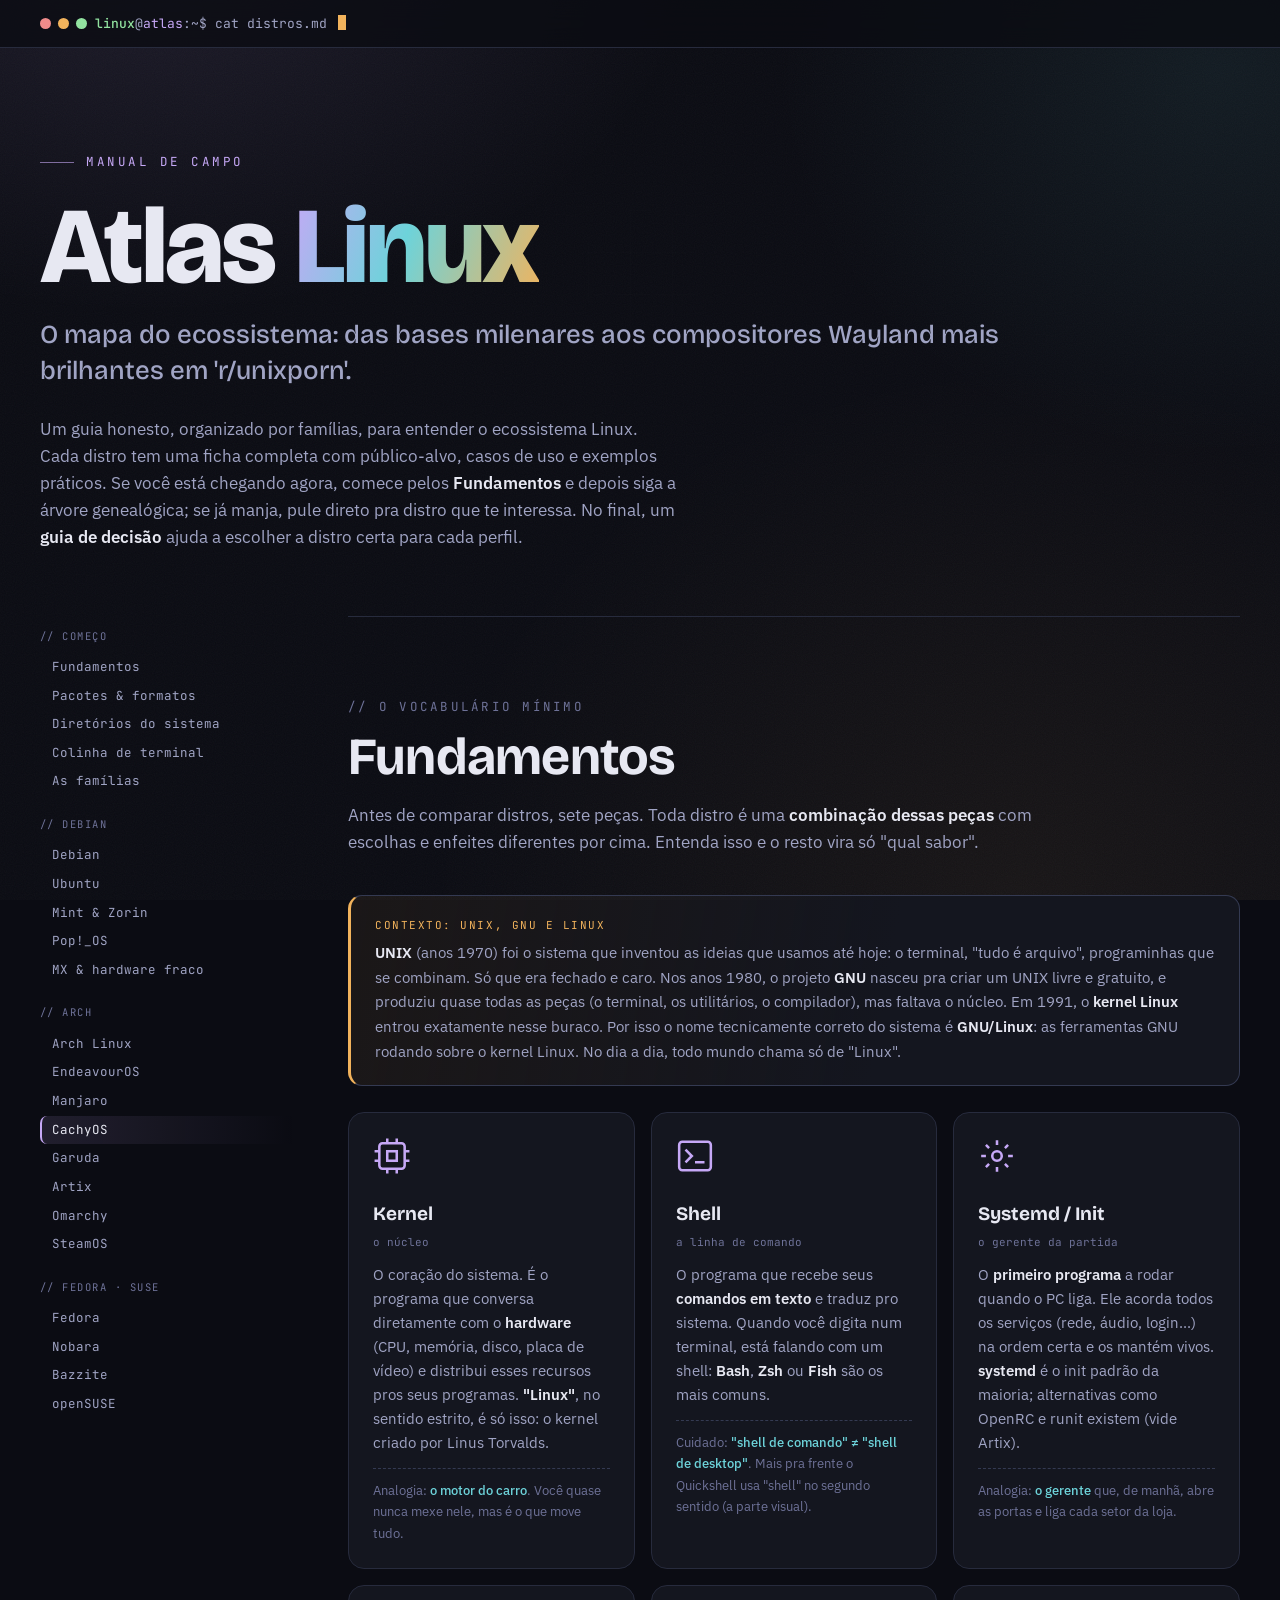
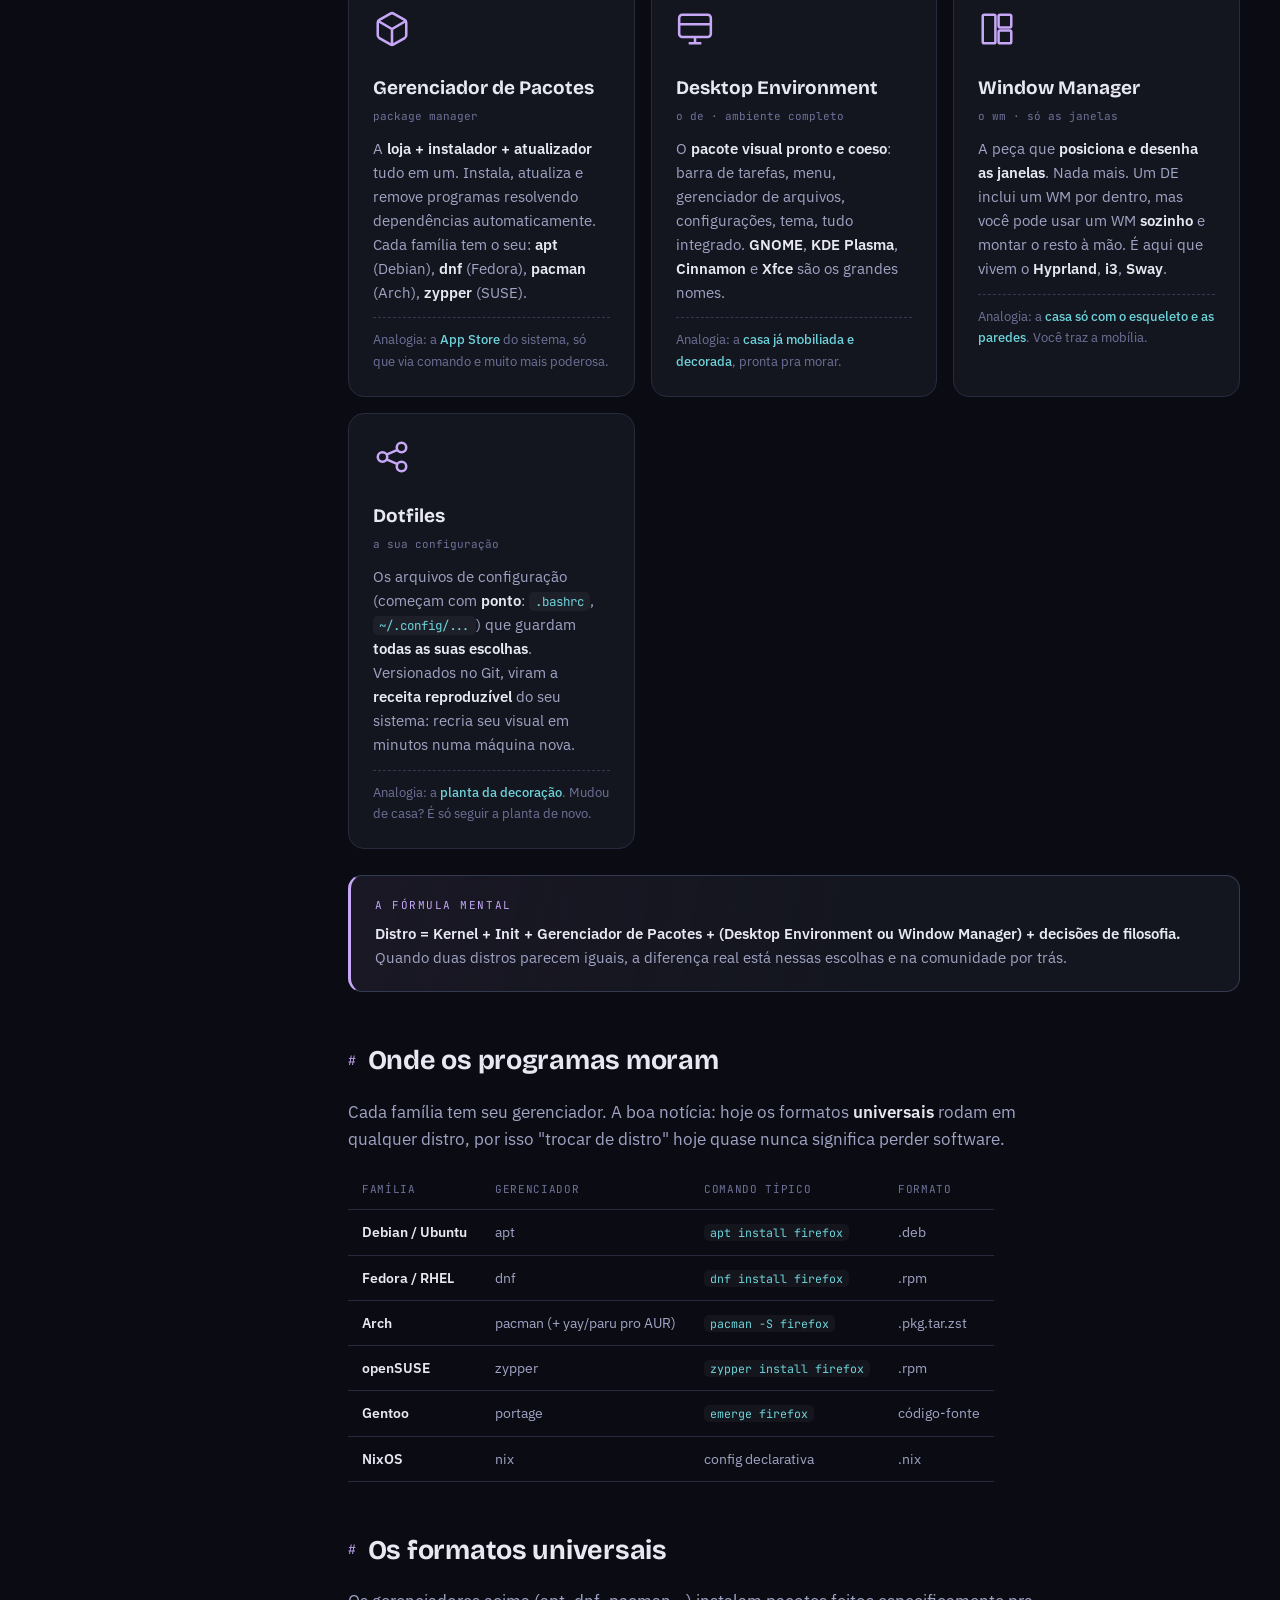
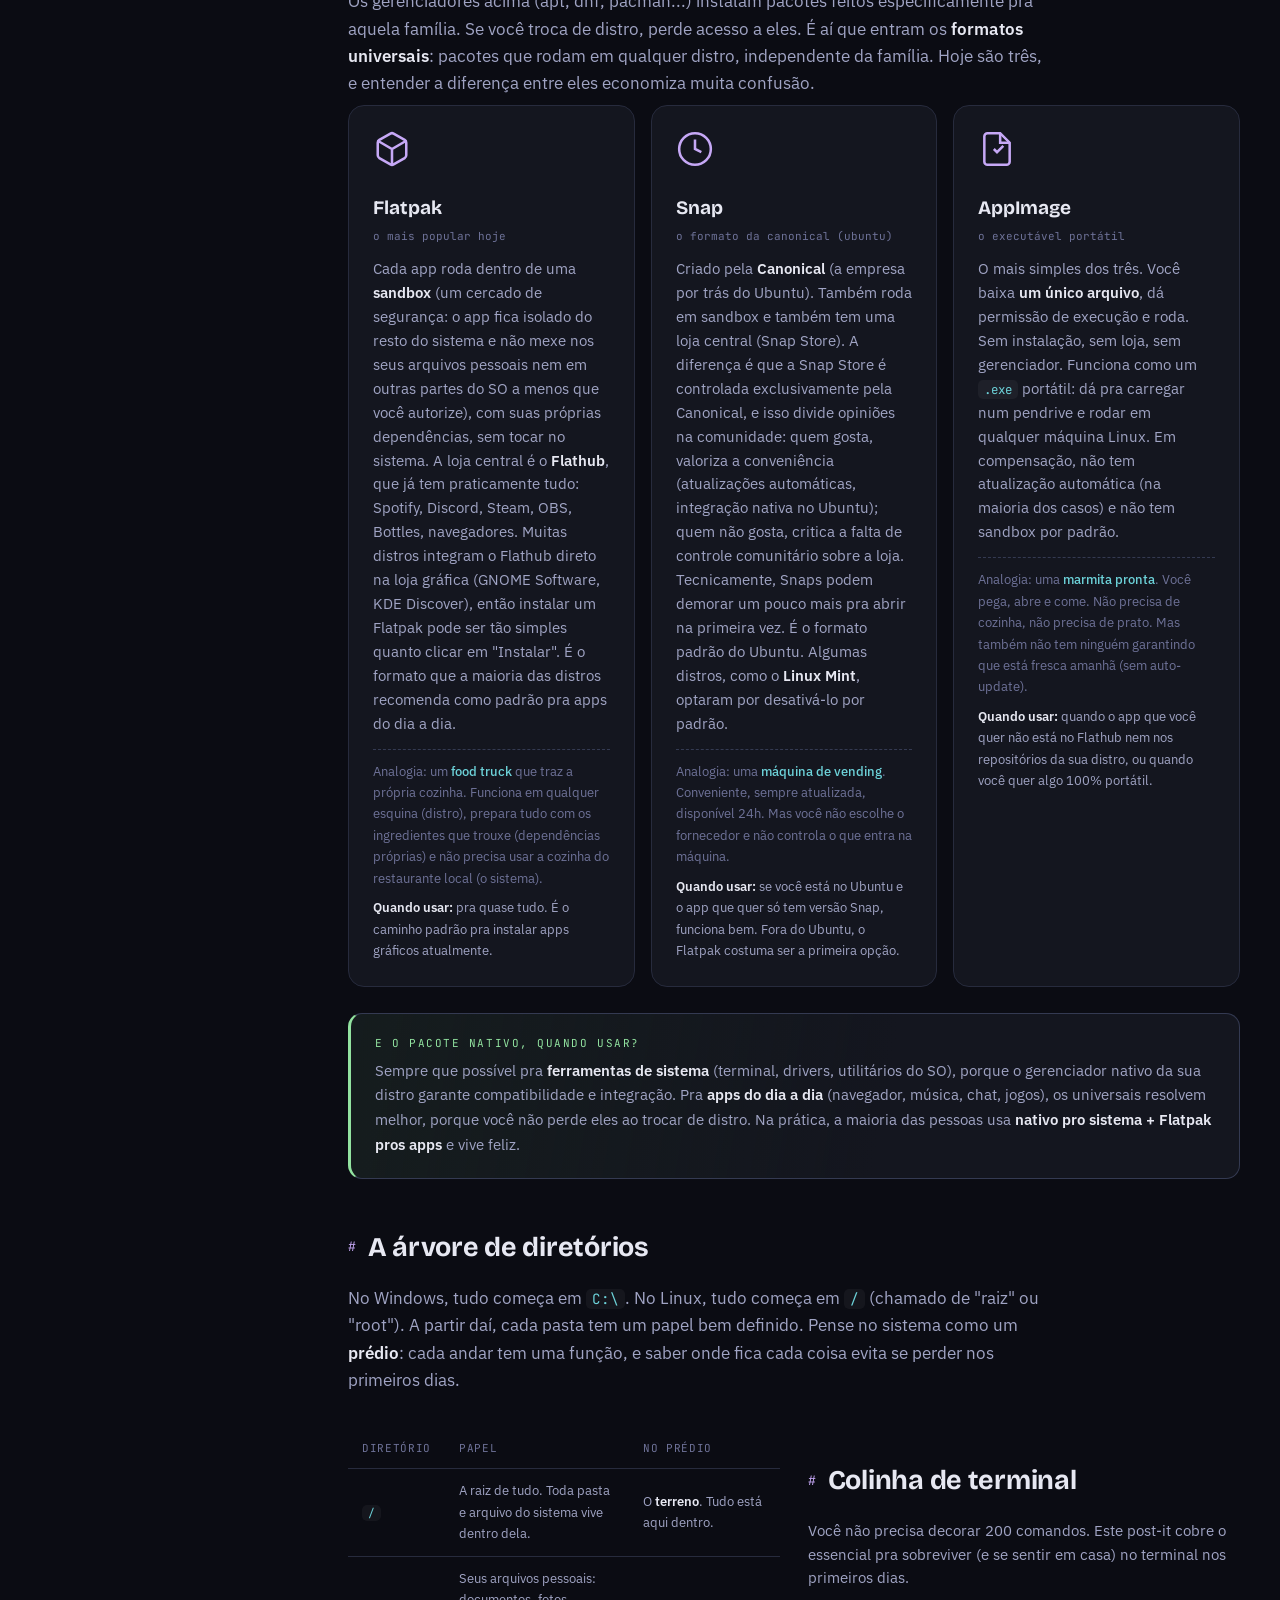
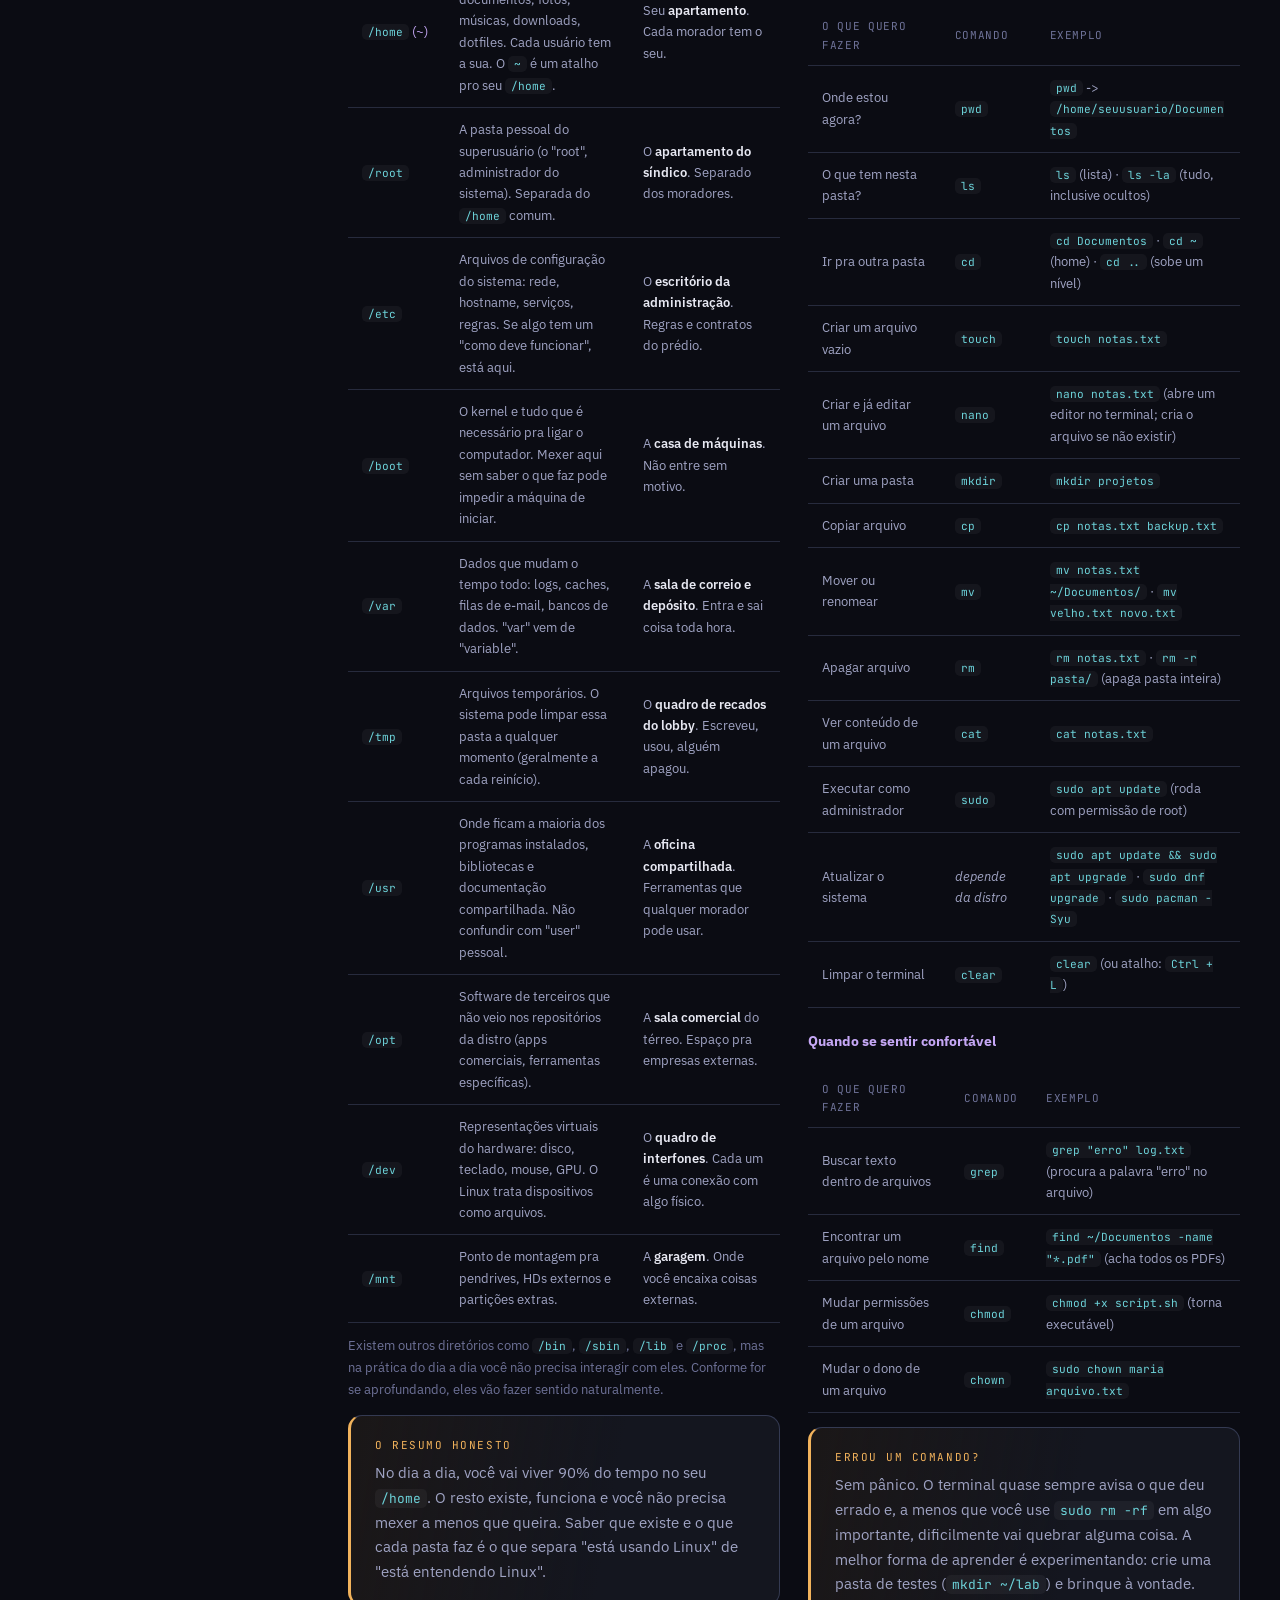
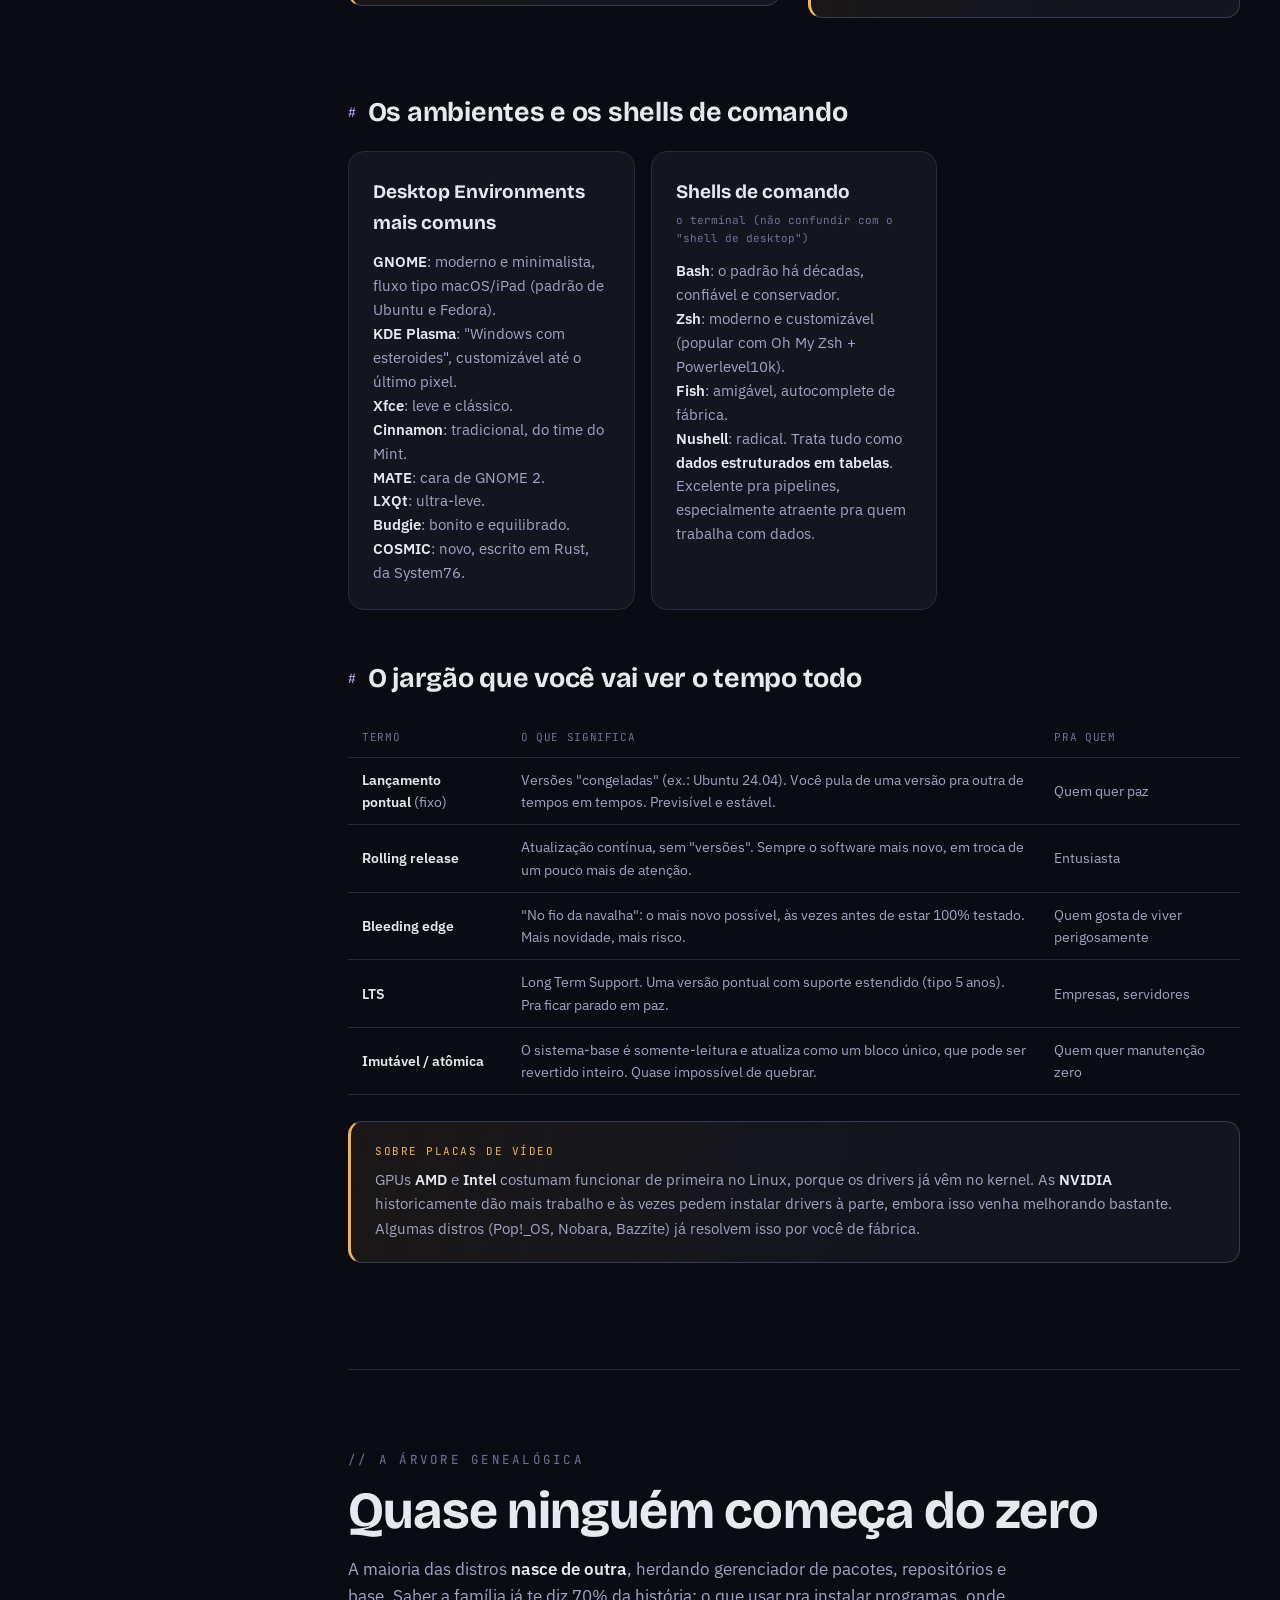
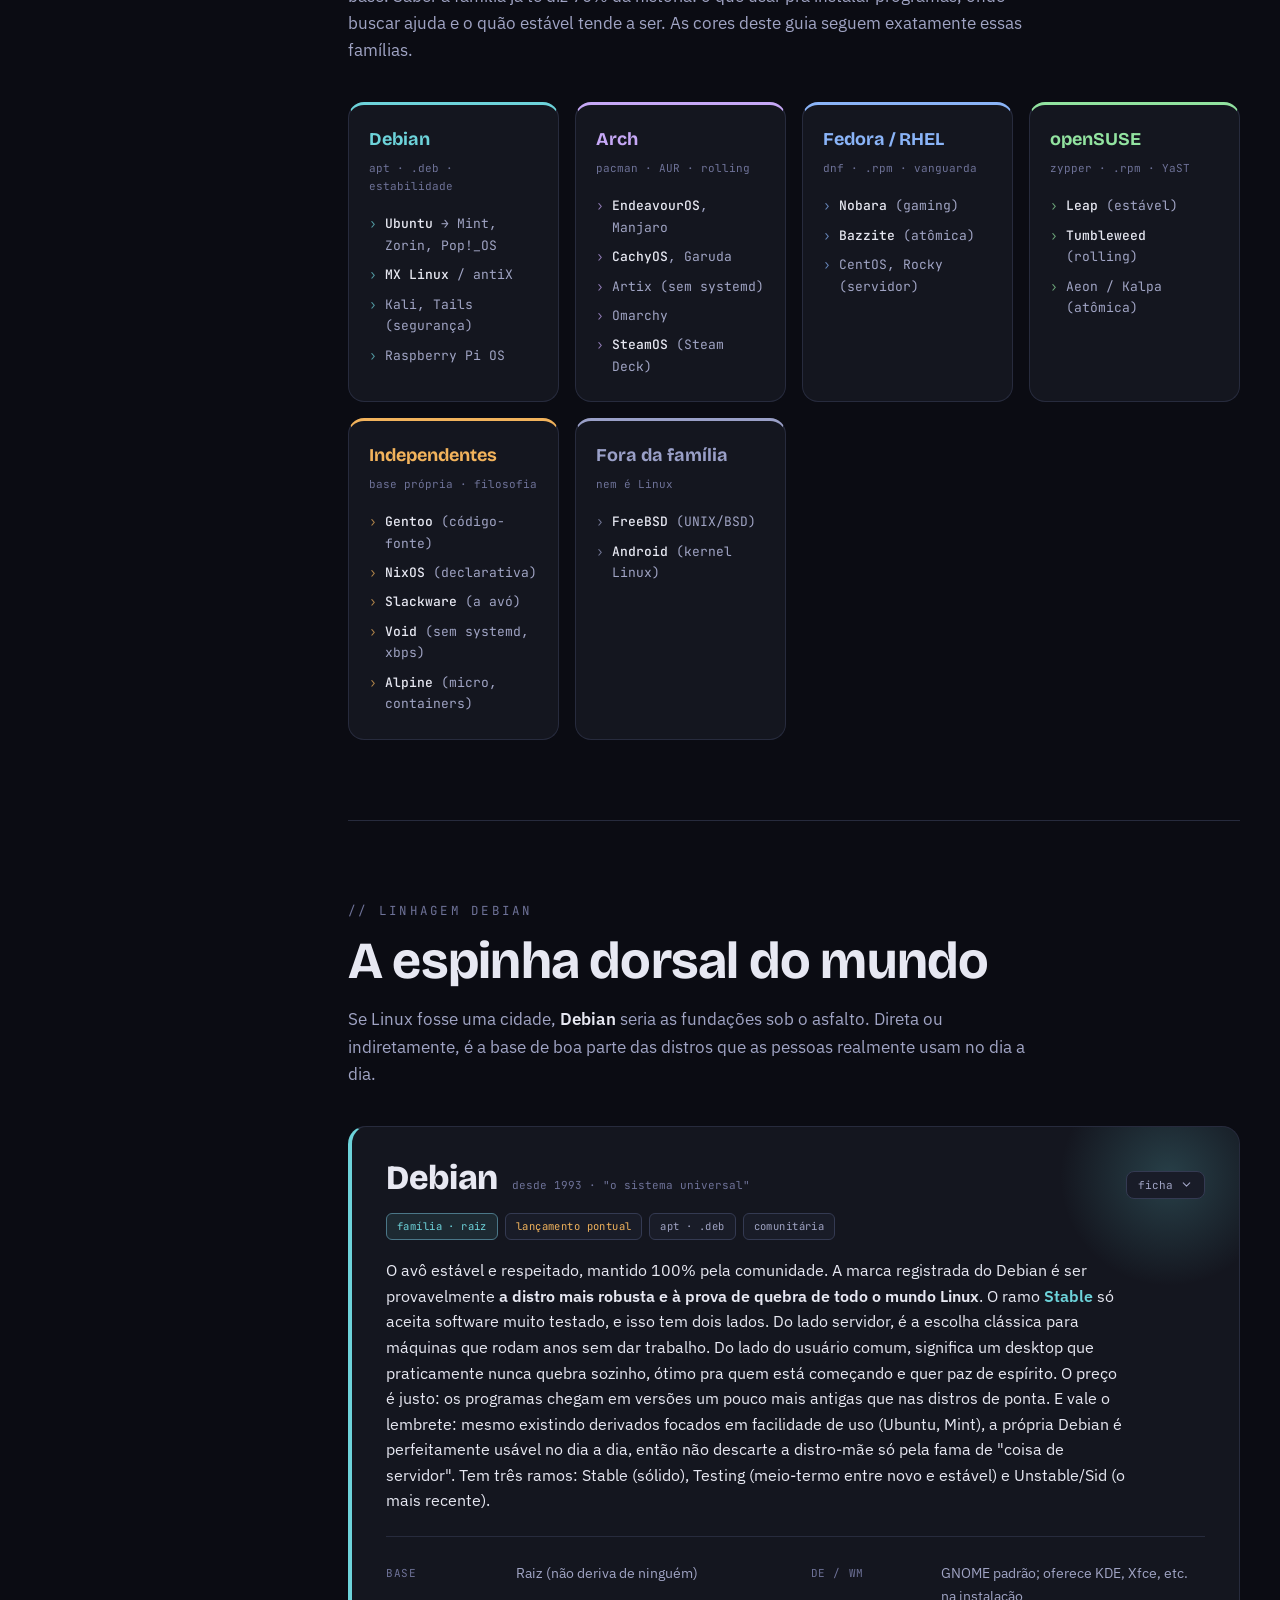
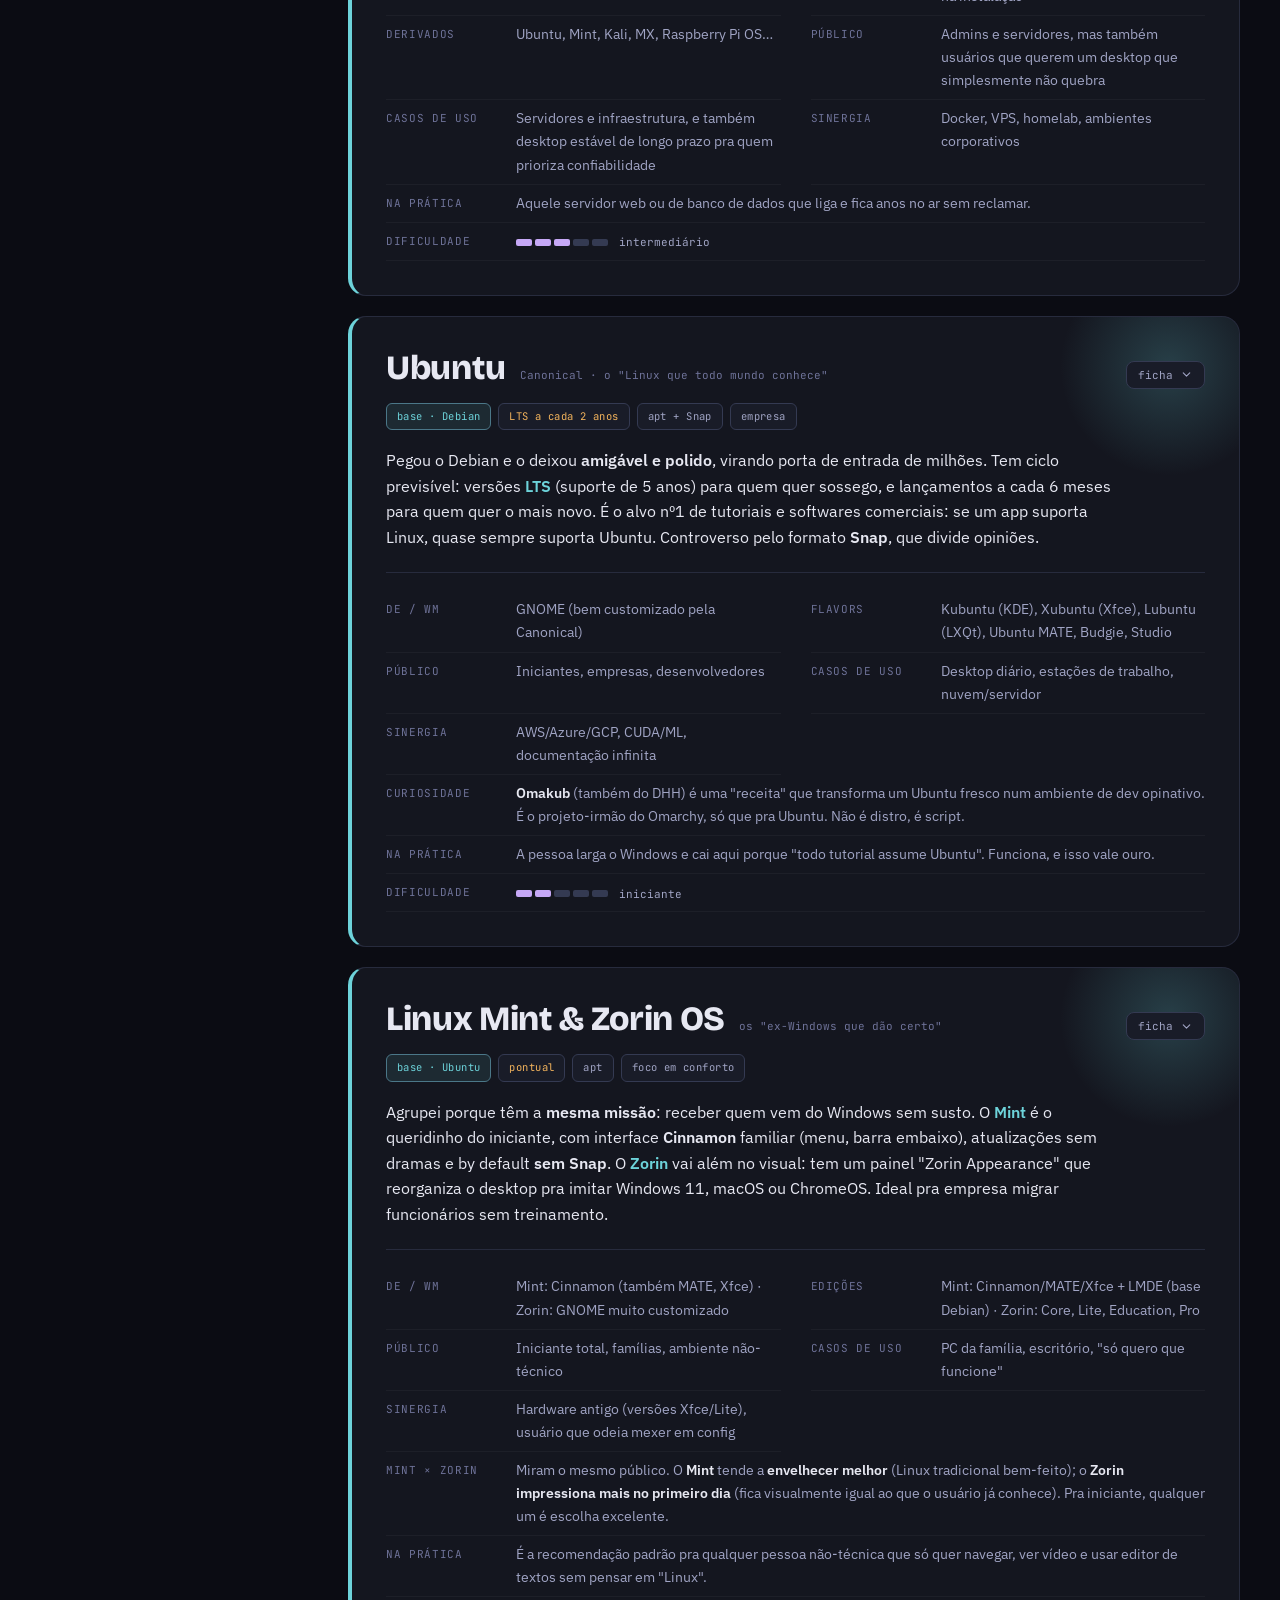
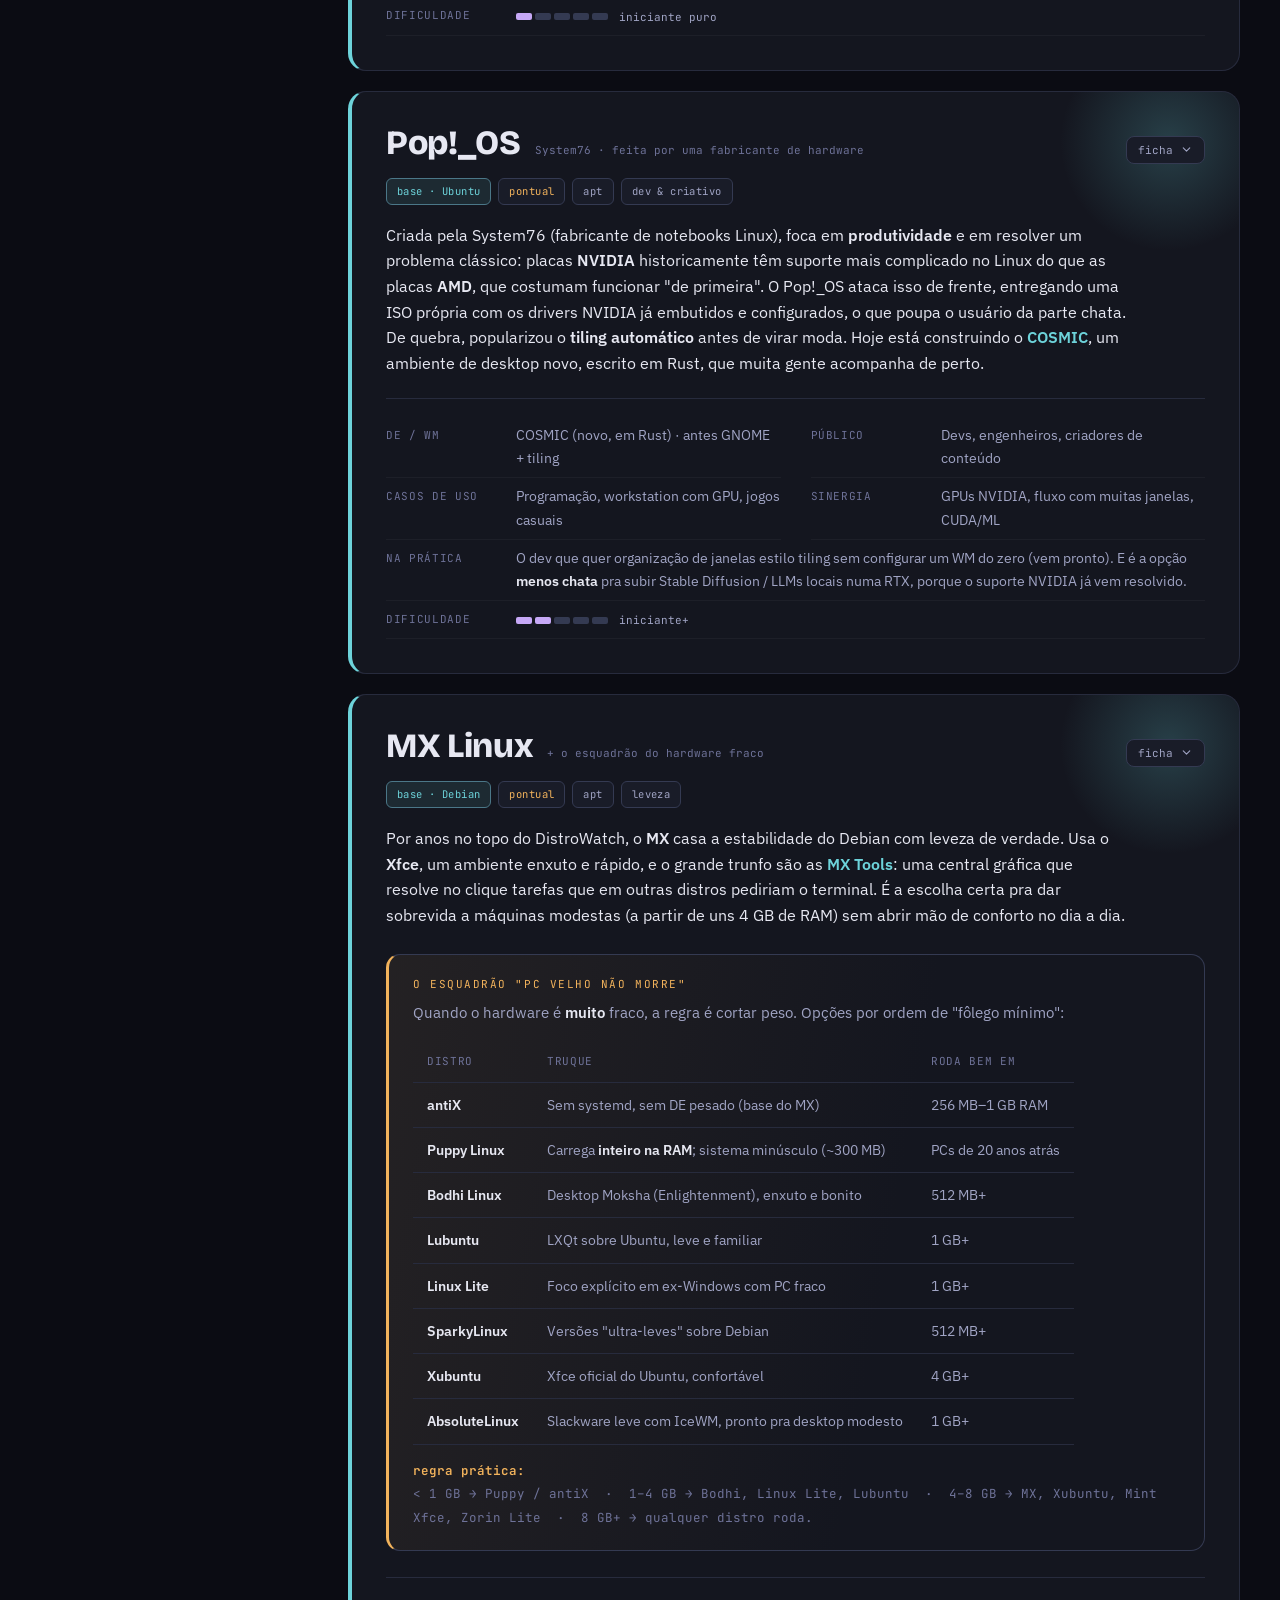
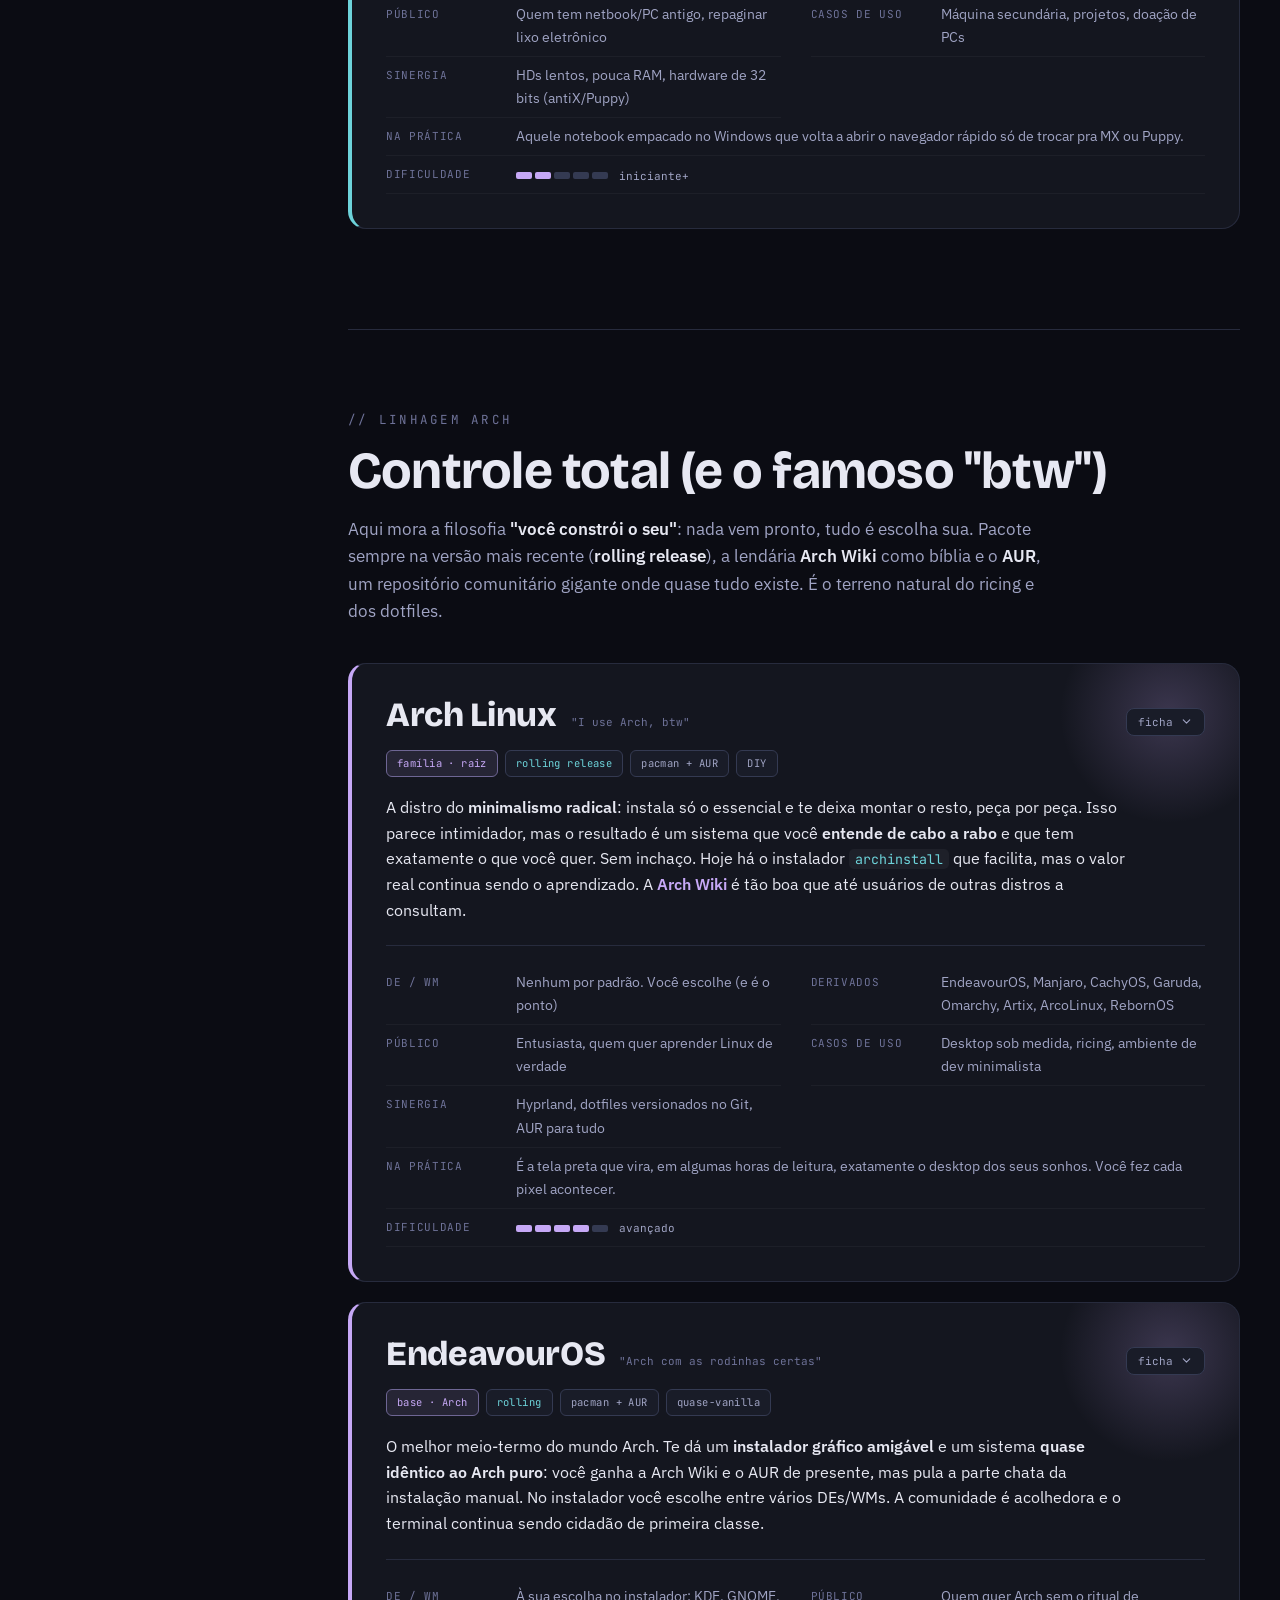
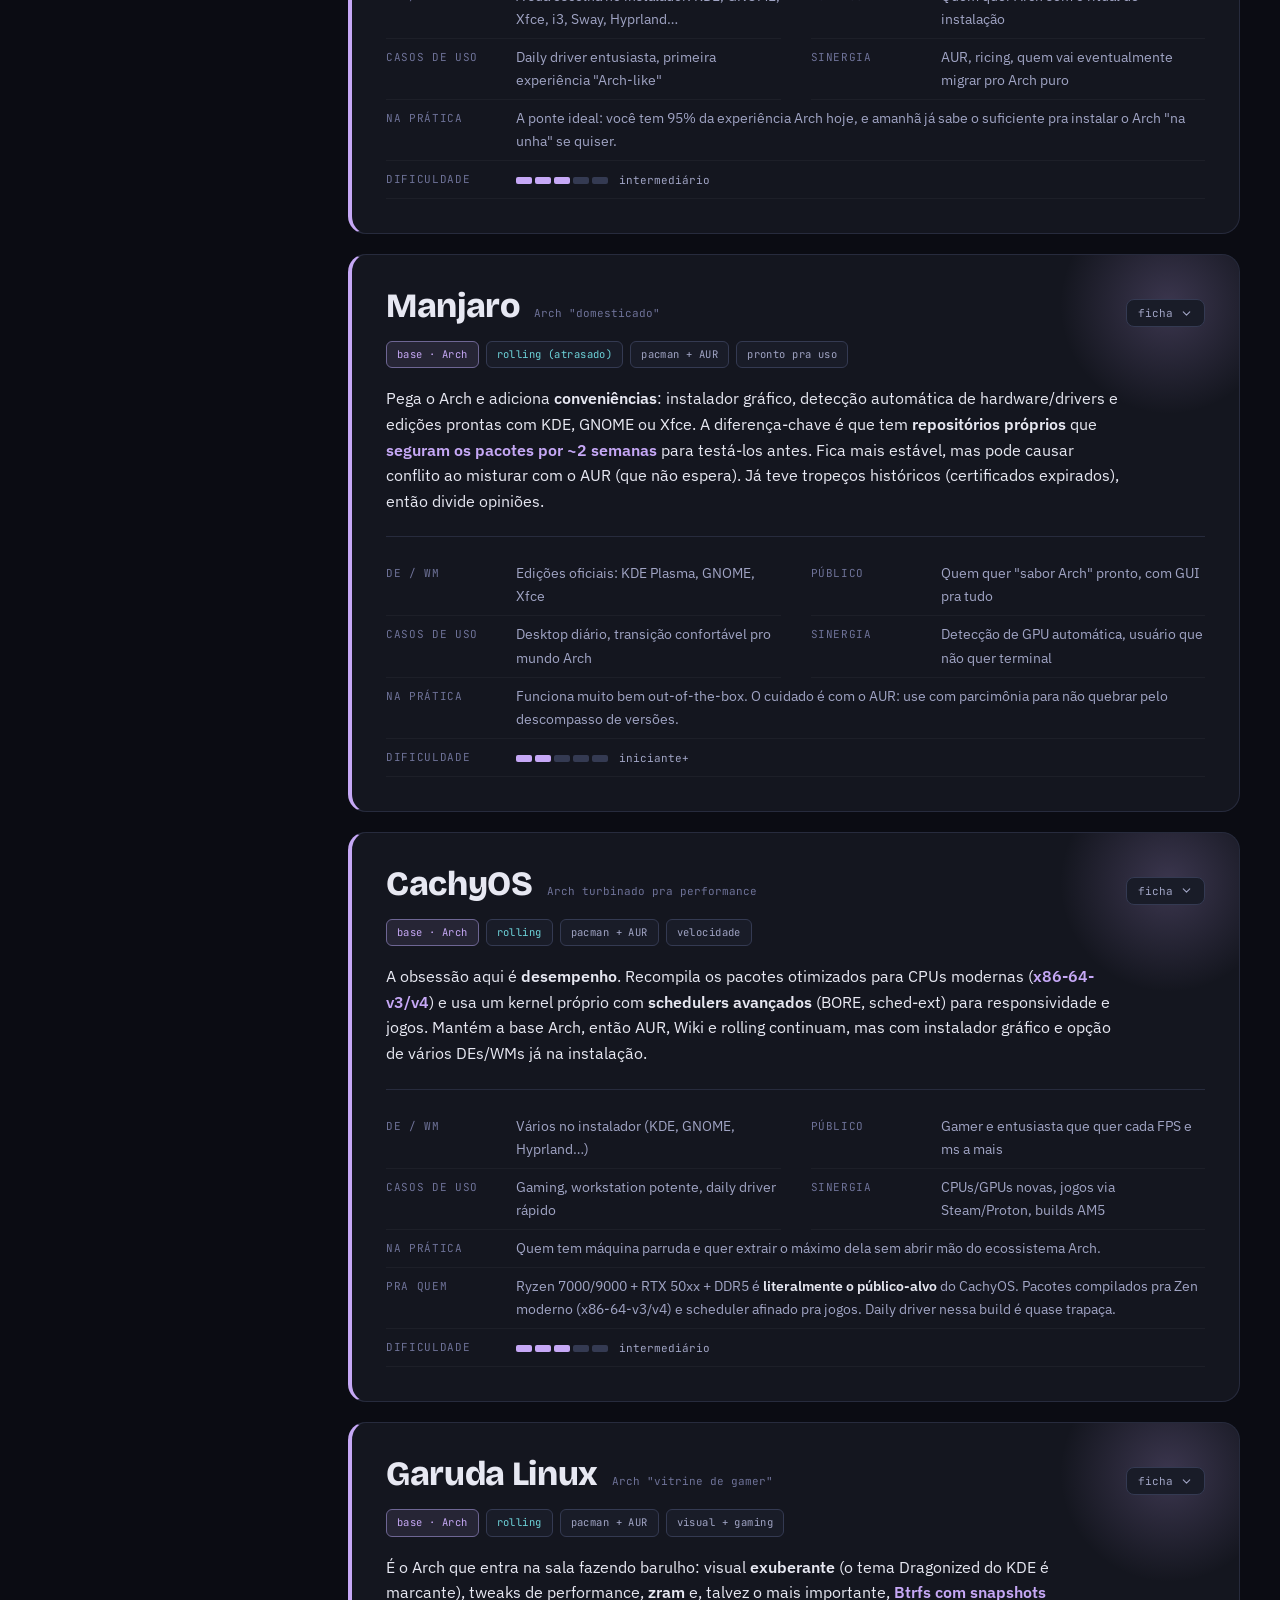
==== index.html @ 6d5319f1 "Footer HTML atualizado Removed a line from the footer about distro recommendations." ====
<!DOCTYPE html>
<html lang="pt-BR">
<head>
<meta charset="UTF-8">
<meta name="viewport" content="width=device-width, initial-scale=1.0">
<title>Atlas Linux · Guia de Campo das Distros</title>
<link rel="preconnect" href="https://fonts.googleapis.com">
<link rel="preconnect" href="https://fonts.gstatic.com" crossorigin>
<link href="https://fonts.googleapis.com/css2?family=Bricolage+Grotesque:opsz,wght@12..96,400..800&family=IBM+Plex+Sans:wght@400;500;600;700&family=JetBrains+Mono:wght@400;500;700&display=swap" rel="stylesheet">
<link rel="stylesheet" href="css/base.css">
<link rel="stylesheet" href="css/interactive.css">
</head>
<body>
<div class="bg-fx"></div><div class="bg-grid"></div><div class="bg-grain"></div>

<div class="topbar">
  <span class="dot"></span>
  <span class="prompt"><b>linux</b>@<span class="c">atlas</span>:~$ cat distros.md <span class="cur"></span></span>
</div>

<div class="wrap">
<header class="hero">
  <div class="eyebrow">manual de campo</div>
  <h1 class="title">Atlas <span class="grad">Linux</span></h1>
  <p class="subtitle">O mapa do ecossistema: das bases milenares aos compositores Wayland mais brilhantes em 'r/unixporn'.</p>
  <p class="lede">Um guia honesto, organizado por famílias, para entender o ecossistema Linux. Cada distro tem uma ficha completa com público-alvo, casos de uso e exemplos práticos. Se você está chegando agora, comece pelos <b>Fundamentos</b> e depois siga a árvore genealógica; se já manja, pule direto pra distro que te interessa. No final, um <b>guia de decisão</b> ajuda a escolher a distro certa para cada perfil.</p>
</header>
</div>

<div class="wrap"><div class="layout">

<nav class="toc">
  <div class="grp">// começo</div>
  <a href="#fundamentos">Fundamentos</a>
  <a href="#pacotes">Pacotes &amp; formatos</a>
  <a href="#diretorios">Diretórios do sistema</a>
  <a href="#terminal">Colinha de terminal</a>
  <a href="#familias">As famílias</a>
  <div class="grp">// debian</div>
  <a href="#debian">Debian</a>
  <a href="#ubuntu">Ubuntu</a>
  <a href="#mint-zorin">Mint &amp; Zorin</a>
  <a href="#pop">Pop!_OS</a>
  <a href="#leves">MX &amp; hardware fraco</a>
  <div class="grp">// arch</div>
  <a href="#arch">Arch Linux</a>
  <a href="#endeavour">EndeavourOS</a>
  <a href="#manjaro">Manjaro</a>
  <a href="#cachyos">CachyOS</a>
  <a href="#garuda">Garuda</a>
  <a href="#artix">Artix</a>
  <a href="#omarchy">Omarchy</a>
  <a href="#steamos">SteamOS</a>
  <div class="grp">// fedora · suse</div>
  <a href="#fedora">Fedora</a>
  <a href="#nobara">Nobara</a>
  <a href="#bazzite">Bazzite</a>
  <a href="#opensuse">openSUSE</a>
  <div class="grp">// segurança</div>
  <a href="#kali">Kali Linux</a>
  <a href="#tails">Tails</a>
  <div class="grp">// filosóficas</div>
  <a href="#gentoo">Gentoo</a>
  <a href="#nixos">NixOS</a>
  <a href="#slackware">Slackware</a>
  <a href="#void">Void</a>
  <a href="#alpine">Alpine</a>
  <div class="grp">// além do linux</div>
  <a href="#freebsd">FreeBSD</a>
  <a href="#android-pi">Android &amp; Raspberry Pi</a>
  <div class="grp">// camada visual</div>
  <a href="#wm">Window Managers</a>
  <a href="#quickshell">Shells (Quickshell)</a>
  <div class="grp">// decisão</div>
  <a href="#guia">Qual distro escolher?</a>
  <a href="#quiz">Quiz de decisão</a>
</nav>

<main>

<!-- ============ FUNDAMENTOS ============ -->
<section id="fundamentos" class="reveal">
  <div class="sec-head">
    <div class="sec-idx">// o vocabulário mínimo</div>
    <h2 class="sec-title">Fundamentos</h2>
    <p class="sec-intro">Antes de comparar distros, sete peças. Toda distro é uma <b>combinação dessas peças</b> com escolhas e enfeites diferentes por cima. Entenda isso e o resto vira só "qual sabor".</p>
  </div>

  <div class="callout">
    <span class="tag">contexto: UNIX, GNU e Linux</span>
    <b>UNIX</b> (anos 1970) foi o sistema que inventou as ideias que usamos até hoje: o terminal, "tudo é arquivo", programinhas que se combinam. Só que era fechado e caro. Nos anos 1980, o projeto <b>GNU</b> nasceu pra criar um UNIX livre e gratuito, e produziu quase todas as peças (o terminal, os utilitários, o compilador), mas faltava o núcleo. Em 1991, o <b>kernel Linux</b> entrou exatamente nesse buraco. Por isso o nome tecnicamente correto do sistema é <b>GNU/Linux</b>: as ferramentas GNU rodando sobre o kernel Linux. No dia a dia, todo mundo chama só de "Linux".
  </div>

  <div class="concepts">
    <div class="ccard">
      <svg class="ic" viewBox="0 0 24 24" fill="none" stroke="currentColor" stroke-width="1.6"><rect x="4" y="4" width="16" height="16" rx="2"/><rect x="9" y="9" width="6" height="6"/><path d="M9 1v3M15 1v3M9 20v3M15 20v3M1 9h3M1 15h3M20 9h3M20 15h3"/></svg>
      <h4>Kernel</h4>
      <div class="term">o núcleo</div>
      <p>O coração do sistema. É o programa que conversa diretamente com o <b>hardware</b> (CPU, memória, disco, placa de vídeo) e distribui esses recursos pros seus programas. <b>"Linux"</b>, no sentido estrito, é só isso: o kernel criado por Linus Torvalds.</p>
      <div class="ana">Analogia: <b>o motor do carro</b>. Você quase nunca mexe nele, mas é o que move tudo.</div>
    </div>

    <div class="ccard">
      <svg class="ic" viewBox="0 0 24 24" fill="none" stroke="currentColor" stroke-width="1.6"><rect x="2" y="3" width="20" height="18" rx="2"/><path d="M6 8l4 4-4 4M12 16h6"/></svg>
      <h4>Shell</h4>
      <div class="term">a linha de comando</div>
      <p>O programa que recebe seus <b>comandos em texto</b> e traduz pro sistema. Quando você digita num terminal, está falando com um shell: <b>Bash</b>, <b>Zsh</b> ou <b>Fish</b> são os mais comuns.</p>
      <div class="ana">Cuidado: <b>"shell de comando" ≠ "shell de desktop"</b>. Mais pra frente o Quickshell usa "shell" no segundo sentido (a parte visual).</div>
    </div>

    <div class="ccard">
      <svg class="ic" viewBox="0 0 24 24" fill="none" stroke="currentColor" stroke-width="1.6"><circle cx="12" cy="12" r="3"/><path d="M12 2v3M12 19v3M2 12h3M19 12h3M5 5l2 2M17 17l2 2M5 19l2-2M17 7l2-2"/></svg>
      <h4>Systemd / Init</h4>
      <div class="term">o gerente da partida</div>
      <p>O <b>primeiro programa</b> a rodar quando o PC liga. Ele acorda todos os serviços (rede, áudio, login...) na ordem certa e os mantém vivos. <b>systemd</b> é o init padrão da maioria; alternativas como OpenRC e runit existem (vide Artix).</p>
      <div class="ana">Analogia: <b>o gerente</b> que, de manhã, abre as portas e liga cada setor da loja.</div>
    </div>

    <div class="ccard">
      <svg class="ic" viewBox="0 0 24 24" fill="none" stroke="currentColor" stroke-width="1.6"><path d="M21 16V8a2 2 0 0 0-1-1.73l-7-4a2 2 0 0 0-2 0l-7 4A2 2 0 0 0 3 8v8a2 2 0 0 0 1 1.73l7 4a2 2 0 0 0 2 0l7-4A2 2 0 0 0 21 16z"/><path d="M3.27 6.96 12 12l8.73-5.04M12 22V12"/></svg>
      <h4>Gerenciador de Pacotes</h4>
      <div class="term">package manager</div>
      <p>A <b>loja + instalador + atualizador</b> tudo em um. Instala, atualiza e remove programas resolvendo dependências automaticamente. Cada família tem o seu: <b>apt</b> (Debian), <b>dnf</b> (Fedora), <b>pacman</b> (Arch), <b>zypper</b> (SUSE).</p>
      <div class="ana">Analogia: a <b>App Store</b> do sistema, só que via comando e muito mais poderosa.</div>
    </div>

    <div class="ccard">
      <svg class="ic" viewBox="0 0 24 24" fill="none" stroke="currentColor" stroke-width="1.6"><rect x="2" y="3" width="20" height="14" rx="2"/><path d="M8 21h8M12 17v4M2 9h20"/></svg>
      <h4>Desktop Environment</h4>
      <div class="term">o DE · ambiente completo</div>
      <p>O <b>pacote visual pronto e coeso</b>: barra de tarefas, menu, gerenciador de arquivos, configurações, tema, tudo integrado. <b>GNOME</b>, <b>KDE Plasma</b>, <b>Cinnamon</b> e <b>Xfce</b> são os grandes nomes.</p>
      <div class="ana">Analogia: a <b>casa já mobiliada e decorada</b>, pronta pra morar.</div>
    </div>

    <div class="ccard">
      <svg class="ic" viewBox="0 0 24 24" fill="none" stroke="currentColor" stroke-width="1.6"><rect x="3" y="3" width="8" height="18" rx="1"/><rect x="13" y="3" width="8" height="8" rx="1"/><rect x="13" y="13" width="8" height="8" rx="1"/></svg>
      <h4>Window Manager</h4>
      <div class="term">o WM · só as janelas</div>
      <p>A peça que <b>posiciona e desenha as janelas</b>. Nada mais. Um DE inclui um WM por dentro, mas você pode usar um WM <b>sozinho</b> e montar o resto à mão. É aqui que vivem o <b>Hyprland</b>, <b>i3</b>, <b>Sway</b>.</p>
      <div class="ana">Analogia: a <b>casa só com o esqueleto e as paredes</b>. Você traz a mobília.</div>
    </div>

    <div class="ccard">
      <svg class="ic" viewBox="0 0 24 24" fill="none" stroke="currentColor" stroke-width="1.6"><circle cx="18" cy="6" r="3"/><circle cx="6" cy="12" r="3"/><circle cx="18" cy="18" r="3"/><path d="M15.5 7.5l-7 3M15.5 16.5l-7-3"/></svg>
      <h4>Dotfiles</h4>
      <div class="term">a sua configuração</div>
      <p>Os arquivos de configuração (começam com <b>ponto</b>: <code>.bashrc</code>, <code>~/.config/...</code>) que guardam <b>todas as suas escolhas</b>. Versionados no Git, viram a <b>receita reproduzível</b> do seu sistema: recria seu visual em minutos numa máquina nova.</p>
      <div class="ana">Analogia: a <b>planta da decoração</b>. Mudou de casa? É só seguir a planta de novo.</div>
    </div>
  </div>

  <div class="callout lav">
    <span class="tag">a fórmula mental</span>
    <b>Distro = Kernel + Init + Gerenciador de Pacotes + (Desktop Environment ou Window Manager) + decisões de filosofia.</b> Quando duas distros parecem iguais, a diferença real está nessas escolhas e na comunidade por trás.
  </div>

  <h3 class="subhead"><span class="mk">#</span> Onde os programas moram</h3>
  <p class="sec-intro" style="margin-top:0">Cada família tem seu gerenciador. A boa notícia: hoje os formatos <b>universais</b> rodam em qualquer distro, por isso "trocar de distro" hoje quase nunca significa perder software.</p>
  <table class="cmp">
    <tr><th>Família</th><th>Gerenciador</th><th>Comando típico</th><th>Formato</th></tr>
    <tr><td><b>Debian / Ubuntu</b></td><td>apt</td><td><code>apt install firefox</code></td><td>.deb</td></tr>
    <tr><td><b>Fedora / RHEL</b></td><td>dnf</td><td><code>dnf install firefox</code></td><td>.rpm</td></tr>
    <tr><td><b>Arch</b></td><td>pacman (+ yay/paru pro AUR)</td><td><code>pacman -S firefox</code></td><td>.pkg.tar.zst</td></tr>
    <tr><td><b>openSUSE</b></td><td>zypper</td><td><code>zypper install firefox</code></td><td>.rpm</td></tr>
    <tr><td><b>Gentoo</b></td><td>portage</td><td><code>emerge firefox</code></td><td>código-fonte</td></tr>
    <tr><td><b>NixOS</b></td><td>nix</td><td>config declarativa</td><td>.nix</td></tr>
  </table>

  <h3 class="subhead" id="pacotes"><span class="mk">#</span> Os formatos universais</h3>
  <p class="sec-intro" style="margin-top:0">Os gerenciadores acima (apt, dnf, pacman...) instalam pacotes feitos especificamente pra aquela família. Se você troca de distro, perde acesso a eles. É aí que entram os <b>formatos universais</b>: pacotes que rodam em qualquer distro, independente da família. Hoje são três, e entender a diferença entre eles economiza muita confusão.</p>

  <div class="concepts">
    <div class="ccard">
      <svg class="ic" viewBox="0 0 24 24" fill="none" stroke="currentColor" stroke-width="1.6"><path d="M21 16V8a2 2 0 0 0-1-1.73l-7-4a2 2 0 0 0-2 0l-7 4A2 2 0 0 0 3 8v8a2 2 0 0 0 1 1.73l7 4a2 2 0 0 0 2 0l7-4A2 2 0 0 0 21 16z"/><path d="M3.27 6.96 12 12l8.73-5.04M12 22V12"/></svg>
      <h4>Flatpak</h4>
      <div class="term">o mais popular hoje</div>
      <p>Cada app roda dentro de uma <b>sandbox</b> (um cercado de segurança: o app fica isolado do resto do sistema e não mexe nos seus arquivos pessoais nem em outras partes do SO a menos que você autorize), com suas próprias dependências, sem tocar no sistema. A loja central é o <b>Flathub</b>, que já tem praticamente tudo: Spotify, Discord, Steam, OBS, Bottles, navegadores. Muitas distros integram o Flathub direto na loja gráfica (GNOME Software, KDE Discover), então instalar um Flatpak pode ser tão simples quanto clicar em "Instalar". É o formato que a maioria das distros recomenda como padrão pra apps do dia a dia.</p>
      <div class="ana">Analogia: um <b>food truck</b> que traz a própria cozinha. Funciona em qualquer esquina (distro), prepara tudo com os ingredientes que trouxe (dependências próprias) e não precisa usar a cozinha do restaurante local (o sistema).</div>
      <p style="margin-top:8px;font-size:13px;color:var(--muted)"><b>Quando usar:</b> pra quase tudo. É o caminho padrão pra instalar apps gráficos atualmente.</p>
    </div>

    <div class="ccard">
      <svg class="ic" viewBox="0 0 24 24" fill="none" stroke="currentColor" stroke-width="1.6"><circle cx="12" cy="12" r="10"/><path d="M12 6v6l4 2"/></svg>
      <h4>Snap</h4>
      <div class="term">o formato da Canonical (Ubuntu)</div>
      <p>Criado pela <b>Canonical</b> (a empresa por trás do Ubuntu). Também roda em sandbox e também tem uma loja central (Snap Store). A diferença é que a Snap Store é controlada exclusivamente pela Canonical, e isso divide opiniões na comunidade: quem gosta, valoriza a conveniência (atualizações automáticas, integração nativa no Ubuntu); quem não gosta, critica a falta de controle comunitário sobre a loja. Tecnicamente, Snaps podem demorar um pouco mais pra abrir na primeira vez. É o formato padrão do Ubuntu. Algumas distros, como o <b>Linux Mint</b>, optaram por desativá-lo por padrão.</p>
      <div class="ana">Analogia: uma <b>máquina de vending</b>. Conveniente, sempre atualizada, disponível 24h. Mas você não escolhe o fornecedor e não controla o que entra na máquina.</div>
      <p style="margin-top:8px;font-size:13px;color:var(--muted)"><b>Quando usar:</b> se você está no Ubuntu e o app que quer só tem versão Snap, funciona bem. Fora do Ubuntu, o Flatpak costuma ser a primeira opção.</p>
    </div>

    <div class="ccard">
      <svg class="ic" viewBox="0 0 24 24" fill="none" stroke="currentColor" stroke-width="1.6"><path d="M14 2H6a2 2 0 0 0-2 2v16a2 2 0 0 0 2 2h12a2 2 0 0 0 2-2V8z"/><polyline points="14 2 14 8 20 8"/><path d="M10 12l2 2 4-4"/></svg>
      <h4>AppImage</h4>
      <div class="term">o executável portátil</div>
      <p>O mais simples dos três. Você baixa <b>um único arquivo</b>, dá permissão de execução e roda. Sem instalação, sem loja, sem gerenciador. Funciona como um <code>.exe</code> portátil: dá pra carregar num pendrive e rodar em qualquer máquina Linux. Em compensação, não tem atualização automática (na maioria dos casos) e não tem sandbox por padrão.</p>
      <div class="ana">Analogia: uma <b>marmita pronta</b>. Você pega, abre e come. Não precisa de cozinha, não precisa de prato. Mas também não tem ninguém garantindo que está fresca amanhã (sem auto-update).</div>
      <p style="margin-top:8px;font-size:13px;color:var(--muted)"><b>Quando usar:</b> quando o app que você quer não está no Flathub nem nos repositórios da sua distro, ou quando você quer algo 100% portátil.</p>
    </div>
  </div>

  <div class="callout green">
    <span class="tag">e o pacote nativo, quando usar?</span>
    Sempre que possível pra <b>ferramentas de sistema</b> (terminal, drivers, utilitários do SO), porque o gerenciador nativo da sua distro garante compatibilidade e integração. Pra <b>apps do dia a dia</b> (navegador, música, chat, jogos), os universais resolvem melhor, porque você não perde eles ao trocar de distro. Na prática, a maioria das pessoas usa <b>nativo pro sistema + Flatpak pros apps</b> e vive feliz.
  </div>

  <h3 class="subhead" id="diretorios"><span class="mk">#</span> A árvore de diretórios</h3>
  <p class="sec-intro" style="margin-top:0">No Windows, tudo começa em <code>C:\</code>. No Linux, tudo começa em <code>/</code> (chamado de "raiz" ou "root"). A partir daí, cada pasta tem um papel bem definido. Pense no sistema como um <b>prédio</b>: cada andar tem uma função, e saber onde fica cada coisa evita se perder nos primeiros dias.</p>

  <div class="duo-grid">

  <!-- COLUNA ESQUERDA: DIRETÓRIOS -->
  <div class="duo-col">
  <table class="cmp">
    <tr><th>Diretório</th><th>Papel</th><th>No prédio</th></tr>
    <tr><td><code>/</code></td><td>A raiz de tudo. Toda pasta e arquivo do sistema vive dentro dela.</td><td>O <b>terreno</b>. Tudo está aqui dentro.</td></tr>
    <tr><td><code>/home</code> <span style="color:var(--lav)">(~)</span></td><td>Seus arquivos pessoais: documentos, fotos, músicas, downloads, dotfiles. Cada usuário tem a sua. O <code>~</code> é um atalho pro seu <code>/home</code>.</td><td>Seu <b>apartamento</b>. Cada morador tem o seu.</td></tr>
    <tr><td><code>/root</code></td><td>A pasta pessoal do superusuário (o "root", administrador do sistema). Separada do <code>/home</code> comum.</td><td>O <b>apartamento do síndico</b>. Separado dos moradores.</td></tr>
    <tr><td><code>/etc</code></td><td>Arquivos de configuração do sistema: rede, hostname, serviços, regras. Se algo tem um "como deve funcionar", está aqui.</td><td>O <b>escritório da administração</b>. Regras e contratos do prédio.</td></tr>
    <tr><td><code>/boot</code></td><td>O kernel e tudo que é necessário pra ligar o computador. Mexer aqui sem saber o que faz pode impedir a máquina de iniciar.</td><td>A <b>casa de máquinas</b>. Não entre sem motivo.</td></tr>
    <tr><td><code>/var</code></td><td>Dados que mudam o tempo todo: logs, caches, filas de e-mail, bancos de dados. "var" vem de "variable".</td><td>A <b>sala de correio e depósito</b>. Entra e sai coisa toda hora.</td></tr>
    <tr><td><code>/tmp</code></td><td>Arquivos temporários. O sistema pode limpar essa pasta a qualquer momento (geralmente a cada reinício).</td><td>O <b>quadro de recados do lobby</b>. Escreveu, usou, alguém apagou.</td></tr>
    <tr><td><code>/usr</code></td><td>Onde ficam a maioria dos programas instalados, bibliotecas e documentação compartilhada. Não confundir com "user" pessoal.</td><td>A <b>oficina compartilhada</b>. Ferramentas que qualquer morador pode usar.</td></tr>
    <tr><td><code>/opt</code></td><td>Software de terceiros que não veio nos repositórios da distro (apps comerciais, ferramentas específicas).</td><td>A <b>sala comercial</b> do térreo. Espaço pra empresas externas.</td></tr>
    <tr><td><code>/dev</code></td><td>Representações virtuais do hardware: disco, teclado, mouse, GPU. O Linux trata dispositivos como arquivos.</td><td>O <b>quadro de interfones</b>. Cada um é uma conexão com algo físico.</td></tr>
    <tr><td><code>/mnt</code></td><td>Ponto de montagem pra pendrives, HDs externos e partições extras.</td><td>A <b>garagem</b>. Onde você encaixa coisas externas.</td></tr>
  </table>

  <p style="margin-top:12px;font-size:13px;color:var(--faint);line-height:1.7">Existem outros diretórios como <code>/bin</code>, <code>/sbin</code>, <code>/lib</code> e <code>/proc</code>, mas na prática do dia a dia você não precisa interagir com eles. Conforme for se aprofundando, eles vão fazer sentido naturalmente.</p>

  <div class="callout" style="margin-top:14px">
    <span class="tag">o resumo honesto</span>
    No dia a dia, você vai viver 90% do tempo no seu <code>/home</code>. O resto existe, funciona e você não precisa mexer a menos que queira. Saber que existe e o que cada pasta faz é o que separa "está usando Linux" de "está entendendo Linux".
  </div>
  </div>

  <!-- COLUNA DIREITA: COLINHA DE TERMINAL -->
  <div class="duo-col">
  <h3 class="subhead" id="terminal"><span class="mk">#</span> Colinha de terminal</h3>
  <p style="margin-top:0;margin-bottom:14px;color:var(--muted);font-size:14.5px">Você não precisa decorar 200 comandos. Este post-it cobre o essencial pra sobreviver (e se sentir em casa) no terminal nos primeiros dias.</p>

  <table class="cmp">
    <tr><th>O que quero fazer</th><th>Comando</th><th>Exemplo</th></tr>
    <tr><td>Onde estou agora?</td><td><code>pwd</code></td><td><code>pwd</code> -> <code>/home/seuusuario/Documentos</code></td></tr>
    <tr><td>O que tem nesta pasta?</td><td><code>ls</code></td><td><code>ls</code> (lista) · <code>ls -la</code> (tudo, inclusive ocultos)</td></tr>
    <tr><td>Ir pra outra pasta</td><td><code>cd</code></td><td><code>cd Documentos</code> · <code>cd ~</code> (home) · <code>cd ..</code> (sobe um nível)</td></tr>
    <tr><td>Criar um arquivo vazio</td><td><code>touch</code></td><td><code>touch notas.txt</code></td></tr>
    <tr><td>Criar e já editar um arquivo</td><td><code>nano</code></td><td><code>nano notas.txt</code> (abre um editor no terminal; cria o arquivo se não existir)</td></tr>
    <tr><td>Criar uma pasta</td><td><code>mkdir</code></td><td><code>mkdir projetos</code></td></tr>
    <tr><td>Copiar arquivo</td><td><code>cp</code></td><td><code>cp notas.txt backup.txt</code></td></tr>
    <tr><td>Mover ou renomear</td><td><code>mv</code></td><td><code>mv notas.txt ~/Documentos/</code> · <code>mv velho.txt novo.txt</code></td></tr>
    <tr><td>Apagar arquivo</td><td><code>rm</code></td><td><code>rm notas.txt</code> · <code>rm -r pasta/</code> (apaga pasta inteira)</td></tr>
    <tr><td>Ver conteúdo de um arquivo</td><td><code>cat</code></td><td><code>cat notas.txt</code></td></tr>
    <tr><td>Executar como administrador</td><td><code>sudo</code></td><td><code>sudo apt update</code> (roda com permissão de root)</td></tr>
    <tr><td>Atualizar o sistema</td><td><i>depende da distro</i></td><td><code>sudo apt update && sudo apt upgrade</code> · <code>sudo dnf upgrade</code> · <code>sudo pacman -Syu</code></td></tr>
    <tr><td>Limpar o terminal</td><td><code>clear</code></td><td><code>clear</code> (ou atalho: <code>Ctrl + L</code>)</td></tr>
  </table>

  <h4 style="margin-top:22px;margin-bottom:10px;font-size:14px;color:var(--lav)">Quando se sentir confortável</h4>
  <table class="cmp">
    <tr><th>O que quero fazer</th><th>Comando</th><th>Exemplo</th></tr>
    <tr><td>Buscar texto dentro de arquivos</td><td><code>grep</code></td><td><code>grep "erro" log.txt</code> (procura a palavra "erro" no arquivo)</td></tr>
    <tr><td>Encontrar um arquivo pelo nome</td><td><code>find</code></td><td><code>find ~/Documentos -name "*.pdf"</code> (acha todos os PDFs)</td></tr>
    <tr><td>Mudar permissões de um arquivo</td><td><code>chmod</code></td><td><code>chmod +x script.sh</code> (torna executável)</td></tr>
    <tr><td>Mudar o dono de um arquivo</td><td><code>chown</code></td><td><code>sudo chown maria arquivo.txt</code></td></tr>
  </table>

  <div class="callout" style="margin-top:14px">
    <span class="tag">errou um comando?</span>
    Sem pânico. O terminal quase sempre avisa o que deu errado e, a menos que você use <code>sudo rm -rf</code> em algo importante, dificilmente vai quebrar alguma coisa. A melhor forma de aprender é experimentando: crie uma pasta de testes (<code>mkdir ~/lab</code>) e brinque à vontade.
  </div>
  </div>

  </div><!-- /duo-grid -->

  <h3 class="subhead"><span class="mk">#</span> Os ambientes e os shells de comando</h3>
  <div class="concepts" style="margin-top:4px">
    <div class="ccard">
      <h4 style="margin-bottom:12px">Desktop Environments mais comuns</h4>
      <p><b>GNOME</b>: moderno e minimalista, fluxo tipo macOS/iPad (padrão de Ubuntu e Fedora).<br><b>KDE Plasma</b>: "Windows com esteroides", customizável até o último pixel.<br><b>Xfce</b>: leve e clássico.<br><b>Cinnamon</b>: tradicional, do time do Mint.<br><b>MATE</b>: cara de GNOME 2.<br><b>LXQt</b>: ultra-leve.<br><b>Budgie</b>: bonito e equilibrado.<br><b>COSMIC</b>: novo, escrito em Rust, da System76.</p>
    </div>
    <div class="ccard">
      <h4 style="margin-bottom:4px">Shells de comando</h4>
      <div class="term">o terminal (não confundir com o "shell de desktop")</div>
      <p><b>Bash</b>: o padrão há décadas, confiável e conservador.<br><b>Zsh</b>: moderno e customizável (popular com Oh My Zsh + Powerlevel10k).<br><b>Fish</b>: amigável, autocomplete de fábrica.<br><b>Nushell</b>: radical. Trata tudo como <b>dados estruturados em tabelas</b>. Excelente pra pipelines, especialmente atraente pra quem trabalha com dados.</p>
    </div>
  </div>

  <h3 class="subhead"><span class="mk">#</span> O jargão que você vai ver o tempo todo</h3>
  <table class="cmp">
    <tr><th>Termo</th><th>O que significa</th><th>Pra quem</th></tr>
    <tr><td><b>Lançamento pontual</b> (fixo)</td><td>Versões "congeladas" (ex.: Ubuntu 24.04). Você pula de uma versão pra outra de tempos em tempos. Previsível e estável.</td><td>Quem quer paz</td></tr>
    <tr><td><b>Rolling release</b></td><td>Atualização contínua, sem "versões". Sempre o software mais novo, em troca de um pouco mais de atenção.</td><td>Entusiasta</td></tr>
    <tr><td><b>Bleeding edge</b></td><td>"No fio da navalha": o mais novo possível, às vezes antes de estar 100% testado. Mais novidade, mais risco.</td><td>Quem gosta de viver perigosamente</td></tr>
    <tr><td><b>LTS</b></td><td>Long Term Support. Uma versão pontual com suporte estendido (tipo 5 anos). Pra ficar parado em paz.</td><td>Empresas, servidores</td></tr>
    <tr><td><b>Imutável / atômica</b></td><td>O sistema-base é somente-leitura e atualiza como um bloco único, que pode ser revertido inteiro. Quase impossível de quebrar.</td><td>Quem quer manutenção zero</td></tr>
  </table>
  <div class="callout">
    <span class="tag">sobre placas de vídeo</span>
    GPUs <b>AMD</b> e <b>Intel</b> costumam funcionar de primeira no Linux, porque os drivers já vêm no kernel. As <b>NVIDIA</b> historicamente dão mais trabalho e às vezes pedem instalar drivers à parte, embora isso venha melhorando bastante. Algumas distros (Pop!_OS, Nobara, Bazzite) já resolvem isso por você de fábrica.
  </div>
</section>

<!-- ============ FAMÍLIAS ============ -->
<section id="familias" class="reveal">
  <div class="sec-head">
    <div class="sec-idx">// a árvore genealógica</div>
    <h2 class="sec-title">Quase ninguém começa do zero</h2>
    <p class="sec-intro">A maioria das distros <b>nasce de outra</b>, herdando gerenciador de pacotes, repositórios e base. Saber a família já te diz 70% da história: o que usar pra instalar programas, onde buscar ajuda e o quão estável tende a ser. As cores deste guia seguem exatamente essas famílias.</p>
  </div>

  <div class="tree">
    <div class="branch" style="--c:var(--fam-debian)">
      <div class="root">Debian</div>
      <div class="rootsub">apt · .deb · estabilidade</div>
      <ul><li><b>Ubuntu</b> → Mint, Zorin, Pop!_OS</li><li><b>MX Linux</b> / antiX</li><li>Kali, Tails (segurança)</li><li>Raspberry Pi OS</li></ul>
    </div>
    <div class="branch" style="--c:var(--fam-arch)">
      <div class="root">Arch</div>
      <div class="rootsub">pacman · AUR · rolling</div>
      <ul><li><b>EndeavourOS</b>, Manjaro</li><li><b>CachyOS</b>, Garuda</li><li>Artix (sem systemd)</li><li>Omarchy</li><li><b>SteamOS</b> (Steam Deck)</li></ul>
    </div>
    <div class="branch" style="--c:var(--fam-fedora)">
      <div class="root">Fedora / RHEL</div>
      <div class="rootsub">dnf · .rpm · vanguarda</div>
      <ul><li><b>Nobara</b> (gaming)</li><li><b>Bazzite</b> (atômica)</li><li>CentOS, Rocky (servidor)</li></ul>
    </div>
    <div class="branch" style="--c:var(--fam-suse)">
      <div class="root">openSUSE</div>
      <div class="rootsub">zypper · .rpm · YaST</div>
      <ul><li><b>Leap</b> (estável)</li><li><b>Tumbleweed</b> (rolling)</li><li>Aeon / Kalpa (atômica)</li></ul>
    </div>
    <div class="branch" style="--c:var(--fam-indep)">
      <div class="root">Independentes</div>
      <div class="rootsub">base própria · filosofia</div>
      <ul><li><b>Gentoo</b> (código-fonte)</li><li><b>NixOS</b> (declarativa)</li><li><b>Slackware</b> (a avó)</li><li><b>Void</b> (sem systemd, xbps)</li><li><b>Alpine</b> (micro, containers)</li></ul>
    </div>
    <div class="branch" style="--c:var(--fam-beyond)">
      <div class="root">Fora da família</div>
      <div class="rootsub">nem é Linux</div>
      <ul><li><b>FreeBSD</b> (UNIX/BSD)</li><li><b>Android</b> (kernel Linux)</li></ul>
    </div>
  </div>
</section>

<!-- ============ DEBIAN ============ -->
<section class="reveal">
  <div class="sec-head">
    <div class="sec-idx">// linhagem debian</div>
    <h2 class="sec-title">A espinha dorsal do mundo</h2>
    <p class="sec-intro">Se Linux fosse uma cidade, <b>Debian</b> seria as fundações sob o asfalto. Direta ou indiretamente, é a base de boa parte das distros que as pessoas realmente usam no dia a dia.</p>
  </div>

  <article id="debian" class="distro" style="--c:var(--fam-debian)"><div class="glow"></div>
    <div class="d-head"><span class="d-name">Debian</span><span class="d-tag">desde 1993 · "o sistema universal"</span></div>
    <div class="badges"><span class="badge fam">família · raiz</span><span class="badge fixo">lançamento pontual</span><span class="badge">apt · .deb</span><span class="badge">comunitária</span></div>
    <p class="d-desc">O avô estável e respeitado, mantido 100% pela comunidade. A marca registrada do Debian é ser provavelmente <b>a distro mais robusta e à prova de quebra de todo o mundo Linux</b>. O ramo <span class="hl">Stable</span> só aceita software muito testado, e isso tem dois lados. Do lado servidor, é a escolha clássica para máquinas que rodam anos sem dar trabalho. Do lado do usuário comum, significa um desktop que praticamente nunca quebra sozinho, ótimo pra quem está começando e quer paz de espírito. O preço é justo: os programas chegam em versões um pouco mais antigas que nas distros de ponta. E vale o lembrete: mesmo existindo derivados focados em facilidade de uso (Ubuntu, Mint), a própria Debian é perfeitamente usável no dia a dia, então não descarte a distro-mãe só pela fama de "coisa de servidor". Tem três ramos: Stable (sólido), Testing (meio-termo entre novo e estável) e Unstable/Sid (o mais recente).</p>
    <div class="ficha">
      <div class="frow"><span class="k">base</span><span class="v">Raiz (não deriva de ninguém)</span></div>
      <div class="frow"><span class="k">DE / WM</span><span class="v">GNOME padrão; oferece KDE, Xfce, etc. na instalação</span></div>
      <div class="frow"><span class="k">derivados</span><span class="v">Ubuntu, Mint, Kali, MX, Raspberry Pi OS…</span></div>
      <div class="frow"><span class="k">público</span><span class="v">Admins e servidores, mas também usuários que querem um desktop que simplesmente não quebra</span></div>
      <div class="frow"><span class="k">casos de uso</span><span class="v">Servidores e infraestrutura, e também desktop estável de longo prazo pra quem prioriza confiabilidade</span></div>
      <div class="frow"><span class="k">sinergia</span><span class="v">Docker, VPS, homelab, ambientes corporativos</span></div>
      <div class="frow wide"><span class="k">na prática</span><span class="v">Aquele servidor web ou de banco de dados que liga e fica anos no ar sem reclamar.</span></div>
      <div class="frow wide"><span class="k">dificuldade</span><span class="v"><span class="diff"><i class="on"></i><i class="on"></i><i class="on"></i><i></i><i></i><span class="lbl">intermediário</span></span></span></div>
    </div>
  </article>

  <article id="ubuntu" class="distro" style="--c:var(--fam-debian)"><div class="glow"></div>
    <div class="d-head"><span class="d-name">Ubuntu</span><span class="d-tag">Canonical · o "Linux que todo mundo conhece"</span></div>
    <div class="badges"><span class="badge fam">base · Debian</span><span class="badge fixo">LTS a cada 2 anos</span><span class="badge">apt + Snap</span><span class="badge">empresa</span></div>
    <p class="d-desc">Pegou o Debian e o deixou <b>amigável e polido</b>, virando porta de entrada de milhões. Tem ciclo previsível: versões <span class="hl">LTS</span> (suporte de 5 anos) para quem quer sossego, e lançamentos a cada 6 meses para quem quer o mais novo. É o alvo nº1 de tutoriais e softwares comerciais: se um app suporta Linux, quase sempre suporta Ubuntu. Controverso pelo formato <b>Snap</b>, que divide opiniões.</p>
    <div class="ficha">
      <div class="frow"><span class="k">DE / WM</span><span class="v">GNOME (bem customizado pela Canonical)</span></div>
      <div class="frow"><span class="k">flavors</span><span class="v">Kubuntu (KDE), Xubuntu (Xfce), Lubuntu (LXQt), Ubuntu MATE, Budgie, Studio</span></div>
      <div class="frow"><span class="k">público</span><span class="v">Iniciantes, empresas, desenvolvedores</span></div>
      <div class="frow"><span class="k">casos de uso</span><span class="v">Desktop diário, estações de trabalho, nuvem/servidor</span></div>
      <div class="frow"><span class="k">sinergia</span><span class="v">AWS/Azure/GCP, CUDA/ML, documentação infinita</span></div>
      <div class="frow wide"><span class="k">curiosidade</span><span class="v"><b>Omakub</b> (também do DHH) é uma "receita" que transforma um Ubuntu fresco num ambiente de dev opinativo. É o projeto-irmão do Omarchy, só que pra Ubuntu. Não é distro, é script.</span></div>
      <div class="frow wide"><span class="k">na prática</span><span class="v">A pessoa larga o Windows e cai aqui porque "todo tutorial assume Ubuntu". Funciona, e isso vale ouro.</span></div>
      <div class="frow wide"><span class="k">dificuldade</span><span class="v"><span class="diff"><i class="on"></i><i class="on"></i><i></i><i></i><i></i><span class="lbl">iniciante</span></span></span></div>
    </div>
  </article>

  <article id="mint-zorin" class="distro" style="--c:var(--fam-debian)"><div class="glow"></div>
    <div class="d-head"><span class="d-name">Linux Mint &amp; Zorin OS</span><span class="d-tag">os "ex-Windows que dão certo"</span></div>
    <div class="badges"><span class="badge fam">base · Ubuntu</span><span class="badge fixo">pontual</span><span class="badge">apt</span><span class="badge">foco em conforto</span></div>
    <p class="d-desc">Agrupei porque têm a <b>mesma missão</b>: receber quem vem do Windows sem susto. O <span class="hl">Mint</span> é o queridinho do iniciante, com interface <b>Cinnamon</b> familiar (menu, barra embaixo), atualizações sem dramas e by default <b>sem Snap</b>. O <span class="hl">Zorin</span> vai além no visual: tem um painel "Zorin Appearance" que reorganiza o desktop pra imitar Windows 11, macOS ou ChromeOS. Ideal pra empresa migrar funcionários sem treinamento.</p>
    <div class="ficha">
      <div class="frow"><span class="k">DE / WM</span><span class="v">Mint: Cinnamon (também MATE, Xfce) · Zorin: GNOME muito customizado</span></div>
      <div class="frow"><span class="k">edições</span><span class="v">Mint: Cinnamon/MATE/Xfce + LMDE (base Debian) · Zorin: Core, Lite, Education, Pro</span></div>
      <div class="frow"><span class="k">público</span><span class="v">Iniciante total, famílias, ambiente não-técnico</span></div>
      <div class="frow"><span class="k">casos de uso</span><span class="v">PC da família, escritório, "só quero que funcione"</span></div>
      <div class="frow"><span class="k">sinergia</span><span class="v">Hardware antigo (versões Xfce/Lite), usuário que odeia mexer em config</span></div>
      <div class="frow wide"><span class="k">mint × zorin</span><span class="v">Miram o mesmo público. O <b>Mint</b> tende a <b>envelhecer melhor</b> (Linux tradicional bem-feito); o <b>Zorin</b> <b>impressiona mais no primeiro dia</b> (fica visualmente igual ao que o usuário já conhece). Pra iniciante, qualquer um é escolha excelente.</span></div>
      <div class="frow wide"><span class="k">na prática</span><span class="v">É a recomendação padrão pra qualquer pessoa não-técnica que só quer navegar, ver vídeo e usar editor de textos sem pensar em "Linux".</span></div>
      <div class="frow wide"><span class="k">dificuldade</span><span class="v"><span class="diff"><i class="on"></i><i></i><i></i><i></i><i></i><span class="lbl">iniciante puro</span></span></span></div>
    </div>
  </article>

  <article id="pop" class="distro" style="--c:var(--fam-debian)"><div class="glow"></div>
    <div class="d-head"><span class="d-name">Pop!_OS</span><span class="d-tag">System76 · feita por uma fabricante de hardware</span></div>
    <div class="badges"><span class="badge fam">base · Ubuntu</span><span class="badge fixo">pontual</span><span class="badge">apt</span><span class="badge">dev &amp; criativo</span></div>
    <p class="d-desc">Criada pela System76 (fabricante de notebooks Linux), foca em <b>produtividade</b> e em resolver um problema clássico: placas <b>NVIDIA</b> historicamente têm suporte mais complicado no Linux do que as placas <b>AMD</b>, que costumam funcionar "de primeira". O Pop!_OS ataca isso de frente, entregando uma ISO própria com os drivers NVIDIA já embutidos e configurados, o que poupa o usuário da parte chata. De quebra, popularizou o <b>tiling automático</b> antes de virar moda. Hoje está construindo o <span class="hl">COSMIC</span>, um ambiente de desktop novo, escrito em Rust, que muita gente acompanha de perto.</p>
    <div class="ficha">
      <div class="frow"><span class="k">DE / WM</span><span class="v">COSMIC (novo, em Rust) · antes GNOME + tiling</span></div>
      <div class="frow"><span class="k">público</span><span class="v">Devs, engenheiros, criadores de conteúdo</span></div>
      <div class="frow"><span class="k">casos de uso</span><span class="v">Programação, workstation com GPU, jogos casuais</span></div>
      <div class="frow"><span class="k">sinergia</span><span class="v">GPUs NVIDIA, fluxo com muitas janelas, CUDA/ML</span></div>
      <div class="frow wide"><span class="k">na prática</span><span class="v">O dev que quer organização de janelas estilo tiling sem configurar um WM do zero (vem pronto). E é a opção <b>menos chata</b> pra subir Stable Diffusion / LLMs locais numa RTX, porque o suporte NVIDIA já vem resolvido.</span></div>
      <div class="frow wide"><span class="k">dificuldade</span><span class="v"><span class="diff"><i class="on"></i><i class="on"></i><i></i><i></i><i></i><span class="lbl">iniciante+</span></span></span></div>
    </div>
  </article>

  <article id="leves" class="distro" style="--c:var(--fam-debian)"><div class="glow"></div>
    <div class="d-head"><span class="d-name">MX Linux</span><span class="d-tag">+ o esquadrão do hardware fraco</span></div>
    <div class="badges"><span class="badge fam">base · Debian</span><span class="badge fixo">pontual</span><span class="badge">apt</span><span class="badge">leveza</span></div>
    <p class="d-desc">Por anos no topo do DistroWatch, o <b>MX</b> casa a estabilidade do Debian com leveza de verdade. Usa o <b>Xfce</b>, um ambiente enxuto e rápido, e o grande trunfo são as <span class="hl">MX Tools</span>: uma central gráfica que resolve no clique tarefas que em outras distros pediriam o terminal. É a escolha certa pra dar sobrevida a máquinas modestas (a partir de uns 4 GB de RAM) sem abrir mão de conforto no dia a dia.</p>
    <div class="callout">
      <span class="tag">o esquadrão "PC velho não morre"</span>
      Quando o hardware é <b>muito</b> fraco, a regra é cortar peso. Opções por ordem de "fôlego mínimo":
      <table class="cmp">
        <tr><th>Distro</th><th>Truque</th><th>Roda bem em</th></tr>
        <tr><td><b>antiX</b></td><td>Sem systemd, sem DE pesado (base do MX)</td><td>256 MB–1 GB RAM</td></tr>
        <tr><td><b>Puppy Linux</b></td><td>Carrega <b>inteiro na RAM</b>; sistema minúsculo (~300 MB)</td><td>PCs de 20 anos atrás</td></tr>
        <tr><td><b>Bodhi Linux</b></td><td>Desktop Moksha (Enlightenment), enxuto e bonito</td><td>512 MB+</td></tr>
        <tr><td><b>Lubuntu</b></td><td>LXQt sobre Ubuntu, leve e familiar</td><td>1 GB+</td></tr>
        <tr><td><b>Linux Lite</b></td><td>Foco explícito em ex-Windows com PC fraco</td><td>1 GB+</td></tr>
        <tr><td><b>SparkyLinux</b></td><td>Versões "ultra-leves" sobre Debian</td><td>512 MB+</td></tr>
        <tr><td><b>Xubuntu</b></td><td>Xfce oficial do Ubuntu, confortável</td><td>4 GB+</td></tr>
        <tr><td><b>AbsoluteLinux</b></td><td>Slackware leve com IceWM, pronto pra desktop modesto</td><td>1 GB+</td></tr>
      </table>
      <div style="margin-top:14px;font-family:var(--mono);font-size:12.5px;color:var(--faint);line-height:1.9">
        <b style="color:var(--amber)">regra prática:</b><br>
        &lt; 1 GB → Puppy / antiX &nbsp;·&nbsp; 1–4 GB → Bodhi, Linux Lite, Lubuntu &nbsp;·&nbsp; 4–8 GB → MX, Xubuntu, Mint Xfce, Zorin Lite &nbsp;·&nbsp; 8 GB+ → qualquer distro roda.
      </div>
    </div>
    <div class="ficha">
      <div class="frow"><span class="k">público</span><span class="v">Quem tem netbook/PC antigo, repaginar lixo eletrônico</span></div>
      <div class="frow"><span class="k">casos de uso</span><span class="v">Máquina secundária, projetos, doação de PCs</span></div>
      <div class="frow"><span class="k">sinergia</span><span class="v">HDs lentos, pouca RAM, hardware de 32 bits (antiX/Puppy)</span></div>
      <div class="frow wide"><span class="k">na prática</span><span class="v">Aquele notebook empacado no Windows que volta a abrir o navegador rápido só de trocar pra MX ou Puppy.</span></div>
      <div class="frow wide"><span class="k">dificuldade</span><span class="v"><span class="diff"><i class="on"></i><i class="on"></i><i></i><i></i><i></i><span class="lbl">iniciante+</span></span></span></div>
    </div>
  </article>
</section>

<!-- ============ ARCH ============ -->
<section class="reveal">
  <div class="sec-head">
    <div class="sec-idx">// linhagem arch</div>
    <h2 class="sec-title">Controle total (e o famoso "btw")</h2>
    <p class="sec-intro">Aqui mora a filosofia <b>"você constrói o seu"</b>: nada vem pronto, tudo é escolha sua. Pacote sempre na versão mais recente (<b>rolling release</b>), a lendária <b>Arch Wiki</b> como bíblia e o <b>AUR</b>, um repositório comunitário gigante onde quase tudo existe. É o terreno natural do ricing e dos dotfiles.</p>
  </div>

  <article id="arch" class="distro" style="--c:var(--fam-arch)"><div class="glow"></div>
    <div class="d-head"><span class="d-name">Arch Linux</span><span class="d-tag">"I use Arch, btw"</span></div>
    <div class="badges"><span class="badge fam">família · raiz</span><span class="badge rolling">rolling release</span><span class="badge">pacman + AUR</span><span class="badge">DIY</span></div>
    <p class="d-desc">A distro do <b>minimalismo radical</b>: instala só o essencial e te deixa montar o resto, peça por peça. Isso parece intimidador, mas o resultado é um sistema que você <b>entende de cabo a rabo</b> e que tem exatamente o que você quer. Sem inchaço. Hoje há o instalador <code>archinstall</code> que facilita, mas o valor real continua sendo o aprendizado. A <span class="hl">Arch Wiki</span> é tão boa que até usuários de outras distros a consultam.</p>
    <div class="ficha">
      <div class="frow"><span class="k">DE / WM</span><span class="v">Nenhum por padrão. Você escolhe (e é o ponto)</span></div>
      <div class="frow"><span class="k">derivados</span><span class="v">EndeavourOS, Manjaro, CachyOS, Garuda, Omarchy, Artix, ArcoLinux, RebornOS</span></div>
      <div class="frow"><span class="k">público</span><span class="v">Entusiasta, quem quer aprender Linux de verdade</span></div>
      <div class="frow"><span class="k">casos de uso</span><span class="v">Desktop sob medida, ricing, ambiente de dev minimalista</span></div>
      <div class="frow"><span class="k">sinergia</span><span class="v">Hyprland, dotfiles versionados no Git, AUR para tudo</span></div>
      <div class="frow wide"><span class="k">na prática</span><span class="v">É a tela preta que vira, em algumas horas de leitura, exatamente o desktop dos seus sonhos. Você fez cada pixel acontecer.</span></div>
      <div class="frow wide"><span class="k">dificuldade</span><span class="v"><span class="diff"><i class="on"></i><i class="on"></i><i class="on"></i><i class="on"></i><i></i><span class="lbl">avançado</span></span></span></div>
    </div>
  </article>

  <article id="endeavour" class="distro" style="--c:var(--fam-arch)"><div class="glow"></div>
    <div class="d-head"><span class="d-name">EndeavourOS</span><span class="d-tag">"Arch com as rodinhas certas"</span></div>
    <div class="badges"><span class="badge fam">base · Arch</span><span class="badge rolling">rolling</span><span class="badge">pacman + AUR</span><span class="badge">quase-vanilla</span></div>
    <p class="d-desc">O melhor meio-termo do mundo Arch. Te dá um <b>instalador gráfico amigável</b> e um sistema <b>quase idêntico ao Arch puro</b>: você ganha a Arch Wiki e o AUR de presente, mas pula a parte chata da instalação manual. No instalador você escolhe entre vários DEs/WMs. A comunidade é acolhedora e o terminal continua sendo cidadão de primeira classe.</p>
    <div class="ficha">
      <div class="frow"><span class="k">DE / WM</span><span class="v">À sua escolha no instalador: KDE, GNOME, Xfce, i3, Sway, Hyprland…</span></div>
      <div class="frow"><span class="k">público</span><span class="v">Quem quer Arch sem o ritual de instalação</span></div>
      <div class="frow"><span class="k">casos de uso</span><span class="v">Daily driver entusiasta, primeira experiência "Arch-like"</span></div>
      <div class="frow"><span class="k">sinergia</span><span class="v">AUR, ricing, quem vai eventualmente migrar pro Arch puro</span></div>
      <div class="frow wide"><span class="k">na prática</span><span class="v">A ponte ideal: você tem 95% da experiência Arch hoje, e amanhã já sabe o suficiente pra instalar o Arch "na unha" se quiser.</span></div>
      <div class="frow wide"><span class="k">dificuldade</span><span class="v"><span class="diff"><i class="on"></i><i class="on"></i><i class="on"></i><i></i><i></i><span class="lbl">intermediário</span></span></span></div>
    </div>
  </article>

  <article id="manjaro" class="distro" style="--c:var(--fam-arch)"><div class="glow"></div>
    <div class="d-head"><span class="d-name">Manjaro</span><span class="d-tag">Arch "domesticado"</span></div>
    <div class="badges"><span class="badge fam">base · Arch</span><span class="badge rolling">rolling (atrasado)</span><span class="badge">pacman + AUR</span><span class="badge">pronto pra uso</span></div>
    <p class="d-desc">Pega o Arch e adiciona <b>conveniências</b>: instalador gráfico, detecção automática de hardware/drivers e edições prontas com KDE, GNOME ou Xfce. A diferença-chave é que tem <b>repositórios próprios</b> que <span class="hl">seguram os pacotes por ~2 semanas</span> para testá-los antes. Fica mais estável, mas pode causar conflito ao misturar com o AUR (que não espera). Já teve tropeços históricos (certificados expirados), então divide opiniões.</p>
    <div class="ficha">
      <div class="frow"><span class="k">DE / WM</span><span class="v">Edições oficiais: KDE Plasma, GNOME, Xfce</span></div>
      <div class="frow"><span class="k">público</span><span class="v">Quem quer "sabor Arch" pronto, com GUI pra tudo</span></div>
      <div class="frow"><span class="k">casos de uso</span><span class="v">Desktop diário, transição confortável pro mundo Arch</span></div>
      <div class="frow"><span class="k">sinergia</span><span class="v">Detecção de GPU automática, usuário que não quer terminal</span></div>
      <div class="frow wide"><span class="k">na prática</span><span class="v">Funciona muito bem out-of-the-box. O cuidado é com o AUR: use com parcimônia para não quebrar pelo descompasso de versões.</span></div>
      <div class="frow wide"><span class="k">dificuldade</span><span class="v"><span class="diff"><i class="on"></i><i class="on"></i><i></i><i></i><i></i><span class="lbl">iniciante+</span></span></span></div>
    </div>
  </article>

  <article id="cachyos" class="distro" style="--c:var(--fam-arch)"><div class="glow"></div>
    <div class="d-head"><span class="d-name">CachyOS</span><span class="d-tag">Arch turbinado pra performance</span></div>
    <div class="badges"><span class="badge fam">base · Arch</span><span class="badge rolling">rolling</span><span class="badge">pacman + AUR</span><span class="badge">velocidade</span></div>
    <p class="d-desc">A obsessão aqui é <b>desempenho</b>. Recompila os pacotes otimizados para CPUs modernas (<span class="hl">x86-64-v3/v4</span>) e usa um kernel próprio com <b>schedulers avançados</b> (BORE, sched-ext) para responsividade e jogos. Mantém a base Arch, então AUR, Wiki e rolling continuam, mas com instalador gráfico e opção de vários DEs/WMs já na instalação.</p>
    <div class="ficha">
      <div class="frow"><span class="k">DE / WM</span><span class="v">Vários no instalador (KDE, GNOME, Hyprland…)</span></div>
      <div class="frow"><span class="k">público</span><span class="v">Gamer e entusiasta que quer cada FPS e ms a mais</span></div>
      <div class="frow"><span class="k">casos de uso</span><span class="v">Gaming, workstation potente, daily driver rápido</span></div>
      <div class="frow"><span class="k">sinergia</span><span class="v">CPUs/GPUs novas, jogos via Steam/Proton, builds AM5</span></div>
      <div class="frow wide"><span class="k">na prática</span><span class="v">Quem tem máquina parruda e quer extrair o máximo dela sem abrir mão do ecossistema Arch.</span></div>
      <div class="frow wide"><span class="k">pra quem</span><span class="v">Ryzen 7000/9000 + RTX 50xx + DDR5 é <b>literalmente o público-alvo</b> do CachyOS. Pacotes compilados pra Zen moderno (x86-64-v3/v4) e scheduler afinado pra jogos. Daily driver nessa build é quase trapaça.</span></div>
      <div class="frow wide"><span class="k">dificuldade</span><span class="v"><span class="diff"><i class="on"></i><i class="on"></i><i class="on"></i><i></i><i></i><span class="lbl">intermediário</span></span></span></div>
    </div>
  </article>

  <article id="garuda" class="distro" style="--c:var(--fam-arch)"><div class="glow"></div>
    <div class="d-head"><span class="d-name">Garuda Linux</span><span class="d-tag">Arch "vitrine de gamer"</span></div>
    <div class="badges"><span class="badge fam">base · Arch</span><span class="badge rolling">rolling</span><span class="badge">pacman + AUR</span><span class="badge">visual + gaming</span></div>
    <p class="d-desc">É o Arch que entra na sala fazendo barulho: visual <b>exuberante</b> (o tema Dragonized do KDE é marcante), tweaks de performance, <b>zram</b> e, talvez o mais importante, <span class="hl">Btrfs com snapshots automáticos</span>. Se um update quebrar, você volta no tempo em segundos. Vem com utilitários gráficos (Garuda Assistant) que centralizam manutenção. Lindo, mas mais "pesado" que outros Arch.</p>
    <div class="ficha">
      <div class="frow"><span class="k">DE / WM</span><span class="v">KDE Dragonized (carro-chefe), também GNOME, Sway, etc.</span></div>
      <div class="frow"><span class="k">público</span><span class="v">Gamer que quer impacto visual sem montar do zero</span></div>
      <div class="frow"><span class="k">casos de uso</span><span class="v">Gaming, desktop "showoff", quem teme quebrar o sistema</span></div>
      <div class="frow"><span class="k">sinergia</span><span class="v">Snapshots Btrfs, Steam/Lutris, hardware potente</span></div>
      <div class="frow wide"><span class="k">na prática</span><span class="v">A rede de segurança dos snapshots dá a coragem de usar rolling release sem medo: deu ruim no update? Reverte e segue o jogo.</span></div>
      <div class="frow wide"><span class="k">dificuldade</span><span class="v"><span class="diff"><i class="on"></i><i class="on"></i><i class="on"></i><i></i><i></i><span class="lbl">intermediário</span></span></span></div>
    </div>
  </article>

  <article id="artix" class="distro" style="--c:var(--fam-arch)"><div class="glow"></div>
    <div class="d-head"><span class="d-name">Artix Linux</span><span class="d-tag">Arch, mas sem systemd</span></div>
    <div class="badges"><span class="badge fam">base · Arch</span><span class="badge rolling">rolling</span><span class="badge">pacman</span><span class="badge">init-freedom</span></div>
    <p class="d-desc">Para quem tem uma objeção filosófica (ou técnica) ao systemd. Pega tudo de bom do Arch e troca o init por alternativas: <b>OpenRC, runit, s6 ou dinit</b>. O resultado é um sistema mais simples e enxuto sob o capô, do gosto de quem prefere a abordagem "faça uma coisa bem feita" do UNIX clássico.</p>
    <div class="ficha">
      <div class="frow"><span class="k">DE / WM</span><span class="v">Sua escolha (mesma flexibilidade do Arch)</span></div>
      <div class="frow"><span class="k">público</span><span class="v">Quem quer Arch sem systemd, por princípio ou curiosidade</span></div>
      <div class="frow"><span class="k">casos de uso</span><span class="v">Sistemas enxutos, estudo de init alternativo</span></div>
      <div class="frow"><span class="k">sinergia</span><span class="v">Minimalismo, entender o boot a fundo</span></div>
      <div class="frow wide"><span class="k">na prática</span><span class="v">Distro de nicho com propósito claro: se você não tem opinião sobre init, provavelmente não precisa dela, e tudo bem.</span></div>
      <div class="frow wide"><span class="k">dificuldade</span><span class="v"><span class="diff"><i class="on"></i><i class="on"></i><i class="on"></i><i class="on"></i><i></i><span class="lbl">avançado</span></span></span></div>
    </div>
  </article>

  <article id="omarchy" class="distro" style="--c:var(--fam-arch)"><div class="glow"></div>
    <div class="d-head"><span class="d-name">Omarchy</span><span class="d-tag">DHH · Arch + Hyprland "de fábrica"</span></div>
    <div class="badges"><span class="badge fam">base · Arch</span><span class="badge rolling">rolling</span><span class="badge">pacman</span><span class="badge">opinativa</span></div>
    <p class="d-desc">Criada por <b>DHH</b> (pai do Ruby on Rails), é uma configuração <b>extremamente opinativa</b> de Arch com <span class="hl">Hyprland</span> pronto e lindo logo de cara. Resolve a dor real do Hyprland (a tela preta intimidadora do zero) entregando teclado-centrado, criptografia LUKS por padrão e um kit de ferramentas de dev (Neovim, terminal, etc.) já afinado. Em pouco mais de um ano virou distro de verdade, com instalador ISO próprio.</p>
    <div class="ficha">
      <div class="frow"><span class="k">DE / WM</span><span class="v">Hyprland (compositor Wayland), pré-configurado</span></div>
      <div class="frow"><span class="k">público</span><span class="v">Devs que querem Hyprland sem semanas de config</span></div>
      <div class="frow"><span class="k">casos de uso</span><span class="v">Ambiente de programação keyboard-first, foco e estética</span></div>
      <div class="frow"><span class="k">sinergia</span><span class="v">Workflow de terminal, Neovim, fluxo de desenvolvimento web</span></div>
      <div class="frow wide"><span class="k">na prática</span><span class="v">Se você já tem dotfiles Hyprland próprios, o Omarchy é menos "destino" e mais <b>fonte de ideias</b>: vale espiar as escolhas do DHH pra inspirar a sua config. Se não tem, é a entrada mais suave no mundo Hyprland.</span></div>
      <div class="frow wide"><span class="k">dificuldade</span><span class="v"><span class="diff"><i class="on"></i><i class="on"></i><i class="on"></i><i></i><i></i><span class="lbl">intermediário</span></span></span></div>
    </div>
  </article>

  <article id="steamos" class="distro" style="--c:var(--fam-arch)"><div class="glow"></div>
    <div class="d-head"><span class="d-name">SteamOS</span><span class="d-tag">Valve · o Linux do Steam Deck</span></div>
    <div class="badges"><span class="badge fam">base · Arch</span><span class="badge atomic">imutável / atômica</span><span class="badge">gaming</span><span class="badge">KDE no modo desktop</span></div>
    <p class="d-desc">O sistema oficial do <b>Steam Deck</b>, feito pela Valve. É baseado em Arch, mas <b>imutável/atômico</b>: o sistema-base é somente-leitura e atualiza como um bloco que pode ser revertido inteiro (a mesma lógica da Bazzite). Tem dois modos: o <b>Game Mode</b>, uma interface de console (baseada no Gamescope) que liga direto na sua biblioteca Steam, e o <b>Desktop Mode</b>, um KDE Plasma comum pra quando você quer usar como PC normal. Foi o SteamOS que provou pra indústria inteira que jogar no Linux pode ser tão simples quanto num console. A Valve vem expandindo o suporte pra outros handhelds além do Deck.</p>
    <div class="ficha">
      <div class="frow"><span class="k">base</span><span class="v">Arch (imutável)</span></div>
      <div class="frow"><span class="k">DE / WM</span><span class="v">KDE Plasma (desktop) + Gamescope (game mode)</span></div>
      <div class="frow"><span class="k">público</span><span class="v">Dono de Steam Deck e handhelds, gamer que quer experiência de console</span></div>
      <div class="frow"><span class="k">casos de uso</span><span class="v">Handheld portátil, PC de sala (HTPC), jogar sem manutenção</span></div>
      <div class="frow"><span class="k">sinergia</span><span class="v">Steam, Proton, handhelds. A <b>Bazzite</b> é a alternativa da comunidade pra ter a mesma experiência em qualquer PC</span></div>
      <div class="frow wide"><span class="k">na prática</span><span class="v">No Steam Deck ele já vem instalado e funciona como um console. Pra ter algo parecido num PC ou handheld de outra marca, a opção mais madura hoje é a Bazzite.</span></div>
      <div class="frow wide"><span class="k">dificuldade</span><span class="v"><span class="diff"><i class="on"></i><i></i><i></i><i></i><i></i><span class="lbl">iniciante (no Deck)</span></span></span></div>
    </div>
  </article>
</section>

<!-- ============ FEDORA / SUSE ============ -->
<section class="reveal">
  <div class="sec-head">
    <div class="sec-idx">// linhagem fedora &amp; suse</div>
    <h2 class="sec-title">A vanguarda equilibrada</h2>
    <p class="sec-intro">O mundo <b>.rpm</b>. Tecnologia de ponta com responsabilidade: novidades chegam cedo, mas testadas. É de onde saem ideias que depois o resto do Linux adota, e o berço das distros <b>atômicas/imutáveis</b>, um dos movimentos mais quentes do momento.</p>
  </div>

  <article id="fedora" class="distro" style="--c:var(--fam-fedora)"><div class="glow"></div>
    <div class="d-head"><span class="d-name">Fedora</span><span class="d-tag">patrocinada pela Red Hat · vitrine de futuro</span></div>
    <div class="badges"><span class="badge fam">família · raiz</span><span class="badge fixo">~6 meses</span><span class="badge">dnf · .rpm</span><span class="badge">vanguarda</span></div>
    <p class="d-desc">O equilíbrio perfeito entre <b>moderno e estável</b>. É onde tecnologias novas (Wayland, PipeWire, systemd) estreiam antes de chegarem nas outras, sem o risco do rolling release puro, porque tudo passa por testes. Entrega <b>GNOME puro</b>, do jeito que os desenvolvedores imaginaram. Tem segurança forte (SELinux) e é o playground oficial da Red Hat. Excelente para desenvolvimento.</p>
    <div class="ficha">
      <div class="frow"><span class="k">DE / WM</span><span class="v">GNOME (Workstation); Spins com KDE, Xfce, Sway, i3…</span></div>
      <div class="frow"><span class="k">spins / variantes</span><span class="v">Spins: KDE, Xfce, Cinnamon, MATE, LXQt, Budgie, <b>Sway, i3, Hyprland</b>. Editions: <b>Silverblue/Kinoite</b> (atômicas), Server, IoT, CoreOS</span></div>
      <div class="frow"><span class="k">público</span><span class="v">Devs, profissionais, quem quer "novo mas confiável"</span></div>
      <div class="frow"><span class="k">casos de uso</span><span class="v">Estação de desenvolvimento, daily driver moderno</span></div>
      <div class="frow"><span class="k">sinergia</span><span class="v">Containers/Podman, GNOME puro, ecossistema Red Hat. Upstream do <b>RHEL</b> (corporativo) → CentOS Stream, Rocky Linux, AlmaLinux</span></div>
      <div class="frow wide"><span class="k">na prática</span><span class="v">Um dev que precisa de software fresco, containers, e não quer babysittar o sistema. Pega o que há de mais novo no Linux sem virar campo minado.</span></div>
      <div class="frow wide"><span class="k">dificuldade</span><span class="v"><span class="diff"><i class="on"></i><i class="on"></i><i></i><i></i><i></i><span class="lbl">iniciante+ / intermediário</span></span></span></div>
    </div>
  </article>

  <article id="nobara" class="distro" style="--c:var(--fam-fedora)"><div class="glow"></div>
    <div class="d-head"><span class="d-name">Nobara</span><span class="d-tag">Fedora "destravada" pra jogo e criação</span></div>
    <div class="badges"><span class="badge fam">base · Fedora</span><span class="badge fixo">~6 meses</span><span class="badge">dnf · .rpm</span><span class="badge">gaming + mídia</span></div>
    <p class="d-desc">Mantida pelo <b>GloriousEggroll</b> (o nome por trás do Proton-GE), é o Fedora com <b>tudo pré-resolvido</b> que normalmente daria trabalho: codecs proprietários, drivers, patches de kernel para jogos, otimizações de OBS e ferramentas gráficas extras. A ideia é instalar e <b>já estar pronto pra jogar e criar conteúdo</b>, sem caçar pacote.</p>
    <div class="ficha">
      <div class="frow"><span class="k">DE / WM</span><span class="v">GNOME ou KDE (edições oficiais)</span></div>
      <div class="frow"><span class="k">público</span><span class="v">Gamer e criador de conteúdo que gosta da base Fedora</span></div>
      <div class="frow"><span class="k">casos de uso</span><span class="v">Jogos via Steam/Proton, streaming, edição de vídeo</span></div>
      <div class="frow"><span class="k">sinergia</span><span class="v">Proton-GE, OBS, GPUs NVIDIA/AMD, Lutris</span></div>
      <div class="frow wide"><span class="k">na prática</span><span class="v">Gamer ou streamer que gosta da base Fedora e quer a parte chata (codecs, drivers, patches de kernel) já mastigada de fábrica.</span></div>
      <div class="frow wide"><span class="k">dificuldade</span><span class="v"><span class="diff"><i class="on"></i><i class="on"></i><i></i><i></i><i></i><span class="lbl">iniciante+</span></span></span></div>
    </div>
  </article>

  <article id="bazzite" class="distro" style="--c:var(--fam-fedora)"><div class="glow"></div>
    <div class="d-head"><span class="d-name">Bazzite</span><span class="d-tag">Fedora atômica · "console em forma de PC"</span></div>
    <div class="badges"><span class="badge fam">base · Fedora Atomic</span><span class="badge atomic">imutável / atômica</span><span class="badge">gaming</span><span class="badge">uBlue</span></div>
    <p class="d-desc">Aqui entra o conceito mais novo: a distro <span class="hl">imutável/atômica</span>. O sistema-base é <b>somente-leitura e atualiza como um bloco único</b> (que você pode reverter inteiro), enquanto seus apps ficam isolados via Flatpak/containers. Resultado: <b>praticamente impossível de quebrar</b>. A Bazzite foca em jogos e suporta handhelds (estilo Steam Deck, ROG Ally) com modo "console" na TV.</p>
    <div class="callout green">
      <span class="tag">por que "imutável" importa</span>
      Numa distro tradicional, um update ruim pode danificar o sistema. Na atômica, ou o update aplica <b>inteiro e perfeito</b>, ou <b>não aplica</b>. Você pode voltar ao estado anterior no boot. É o futuro do "Linux que simplesmente não dá problema" para usuário final.
    </div>
    <div class="ficha">
      <div class="frow"><span class="k">DE / WM</span><span class="v">KDE Plasma ou GNOME; modo Steam Gamepad UI em handhelds</span></div>
      <div class="frow"><span class="k">público</span><span class="v">Gamer, dono de handheld, quem quer "zero manutenção"</span></div>
      <div class="frow"><span class="k">casos de uso</span><span class="v">PC de jogos, HTPC na sala, console portátil</span></div>
      <div class="frow"><span class="k">sinergia</span><span class="v">Steam/Proton, Flatpak, Distrobox (para apps de dev)</span></div>
      <div class="frow wide"><span class="k">na prática</span><span class="v">PC de jogos ou handheld que liga e funciona como console. "Instale, jogue e esqueça que é Linux". Detalhe: o fluxo de dev fica via containers (Distrobox), diferente do modelo tradicional.</span></div>
      <div class="frow wide"><span class="k">dificuldade</span><span class="v"><span class="diff"><i class="on"></i><i class="on"></i><i></i><i></i><i></i><span class="lbl">iniciante+ (modelo novo)</span></span></span></div>
    </div>
  </article>

  <article id="opensuse" class="distro" style="--c:var(--fam-suse)"><div class="glow"></div>
    <div class="d-head"><span class="d-name">openSUSE</span><span class="d-tag">a europeia robusta · "duas distros em uma"</span></div>
    <div class="badges"><span class="badge fam">família · SUSE</span><span class="badge fixo">Leap</span><span class="badge rolling">Tumbleweed</span><span class="badge">zypper · .rpm</span></div>
    <p class="d-desc">Subvalorizada, mas excelente. Oferece dois sabores: <span class="hl">Leap</span> (estável, lançamento pontual, perfeito pra servidor) e <span class="hl">Tumbleweed</span> (rolling, mas <b>testado automaticamente pelo openQA</b>, talvez o rolling mais seguro que existe). O grande diferencial é o <b>YaST</b>, um painel de controle gráfico poderosíssimo que configura quase tudo, e o <b>Btrfs com snapper</b> para reverter updates.</p>
    <div class="ficha">
      <div class="frow"><span class="k">DE / WM</span><span class="v">KDE Plasma ou GNOME (escolha na instalação)</span></div>
      <div class="frow"><span class="k">variantes</span><span class="v">Leap, Tumbleweed; Aeon/Kalpa (atômicas)</span></div>
      <div class="frow"><span class="k">público</span><span class="v">Admin, dev, quem quer GUI poderosa de administração</span></div>
      <div class="frow"><span class="k">casos de uso</span><span class="v">Servidor, workstation profissional, desktop estável</span></div>
      <div class="frow"><span class="k">sinergia</span><span class="v">YaST, snapshots Btrfs, ambientes corporativos</span></div>
      <div class="frow wide"><span class="k">na prática</span><span class="v">Tumbleweed entrega software fresquíssimo com uma rede de segurança que pouca distro rolling tem. Ótimo equilíbrio para quem gosta de novidade sem sustos.</span></div>
      <div class="frow wide"><span class="k">dificuldade</span><span class="v"><span class="diff"><i class="on"></i><i class="on"></i><i class="on"></i><i></i><i></i><span class="lbl">intermediário</span></span></span></div>
    </div>
  </article>
</section>

<!-- ============ SEGURANÇA ============ -->
<section class="reveal">
  <div class="sec-head">
    <div class="sec-idx">// ferramentas especializadas</div>
    <h2 class="sec-title">Segurança &amp; privacidade</h2>
    <p class="sec-intro">Estas <b>não são</b> para o dia a dia. São ferramentas de propósito específico. Usá-las como sistema principal é como usar uma furadeira de bancada pra pendurar um quadro.</p>
  </div>

  <article id="kali" class="distro" style="--c:var(--fam-sec)"><div class="glow"></div>
    <div class="d-head"><span class="d-name">Kali Linux</span><span class="d-tag">Offensive Security · a caixa de ferramentas do pentester</span></div>
    <div class="badges"><span class="badge fam">base · Debian</span><span class="badge">rolling</span><span class="badge">apt</span><span class="badge">segurança ofensiva</span></div>
    <p class="d-desc">Vem com <b>centenas de ferramentas de teste de invasão</b> pré-instaladas (Metasploit, Wireshark, Nmap, Burp…). É feita para profissionais e estudantes de <b>segurança</b> auditarem sistemas. Importante: <b>não foi pensada como sistema principal</b>. Roda muita coisa como root e tem trade-offs que não fazem sentido no uso comum. O ideal é usá-la em live USB ou máquina virtual.</p>
    <div class="ficha">
      <div class="frow"><span class="k">DE / WM</span><span class="v">Xfce padrão (também GNOME, KDE)</span></div>
      <div class="frow"><span class="k">variantes</span><span class="v">Kali NetHunter (Android), versões em nuvem e ARM</span></div>
      <div class="frow"><span class="k">público</span><span class="v">Pentester, analista de segurança, estudante de CTF</span></div>
      <div class="frow"><span class="k">casos de uso</span><span class="v">Testes de invasão autorizados, forense, laboratório</span></div>
      <div class="frow"><span class="k">sinergia</span><span class="v">VMs, live USB, ambientes de estudo de segurança</span></div>
      <div class="frow wide"><span class="k">na prática</span><span class="v">Você sobe num pendrive ou VM, faz a auditoria, desliga. Não instale como SO do dia a dia.</span></div>
      <div class="frow wide"><span class="k">dificuldade</span><span class="v"><span class="diff"><i class="on"></i><i class="on"></i><i class="on"></i><i class="on"></i><i></i><span class="lbl">avançado (de nicho)</span></span></span></div>
    </div>
  </article>

  <article id="tails" class="distro" style="--c:var(--fam-sec)"><div class="glow"></div>
    <div class="d-head"><span class="d-name">Tails</span><span class="d-tag">"The Amnesic Incognito Live System"</span></div>
    <div class="badges"><span class="badge fam">base · Debian</span><span class="badge">live / USB</span><span class="badge">Tor</span><span class="badge">anonimato</span></div>
    <p class="d-desc">O extremo da privacidade. Roda <b>inteiramente de um pendrive</b>, força <b>todo o tráfego pela rede Tor</b> e, o ponto central, é <span class="hl">amnésico</span>: ao desligar, <b>não deixa rastro nenhum</b> no computador. Usada por jornalistas, ativistas e quem precisa de anonimato real. Há um armazenamento persistente opcional e criptografado, se você quiser guardar arquivos.</p>
    <div class="ficha">
      <div class="frow"><span class="k">DE / WM</span><span class="v">GNOME (enxuto, pré-configurado)</span></div>
      <div class="frow"><span class="k">público</span><span class="v">Jornalistas, ativistas, quem enfrenta vigilância. Famosa por ser a distro recomendada (e usada) por Edward Snowden.</span></div>
      <div class="frow"><span class="k">casos de uso</span><span class="v">Comunicação anônima, contornar censura, navegação sem rastro</span></div>
      <div class="frow"><span class="k">sinergia</span><span class="v">Tor Browser, pendrive descartável, PCs emprestados</span></div>
      <div class="frow wide"><span class="k">na prática</span><span class="v">Você pluga o USB em qualquer PC, faz o que precisa com segurança e remove. A máquina hospedeira não fica sabendo de nada.</span></div>
      <div class="frow wide"><span class="k">dificuldade</span><span class="v"><span class="diff"><i class="on"></i><i class="on"></i><i></i><i></i><i></i><span class="lbl">propósito específico</span></span></span></div>
    </div>
  </article>
</section>

<!-- ============ FILOSÓFICAS ============ -->
<section class="reveal">
  <div class="sec-head">
    <div class="sec-idx">// independentes &amp; filosóficas</div>
    <h2 class="sec-title">Aos que pensam diferente</h2>
    <p class="sec-intro">Não derivam de ninguém e existem para provar um <b>ponto de design</b>. Mexer com elas é menos sobre produtividade e mais sobre <b>entender computação a fundo</b>. Cada uma reescreve uma regra que todo mundo dá como certa.</p>
  </div>

  <article id="gentoo" class="distro" style="--c:var(--fam-indep)"><div class="glow"></div>
    <div class="d-head"><span class="d-name">Gentoo</span><span class="d-tag">"você compila tudo"</span></div>
    <div class="badges"><span class="badge fam">independente</span><span class="badge rolling">rolling</span><span class="badge">Portage · emerge</span><span class="badge">código-fonte</span></div>
    <p class="d-desc">Em vez de baixar programas prontos, o Gentoo <b>compila cada pacote a partir do código-fonte</b>, na sua máquina, com as <span class="hl">USE flags</span> que você escolher, ativando só os recursos que quer. O resultado é um sistema absurdamente <b>enxuto e otimizado</b> pro seu hardware exato. O custo é tempo (compilar leva horas) e uma curva íngreme. É a faixa-preta do "eu controlo tudo".</p>
    <div class="ficha">
      <div class="frow"><span class="k">DE / WM</span><span class="v">Qualquer um. Você compila o que quiser</span></div>
      <div class="frow"><span class="k">público</span><span class="v">Quem quer dominar Linux no osso, otimizar ao extremo</span></div>
      <div class="frow"><span class="k">casos de uso</span><span class="v">Aprendizado profundo, sistemas sob medida, hardware específico</span></div>
      <div class="frow"><span class="k">sinergia</span><span class="v">CPUs potentes (pra compilar rápido), curiosidade técnica</span></div>
      <div class="frow wide"><span class="k">na prática</span><span class="v">Depois de instalar Gentoo, qualquer outra distro parece mágica de tão fácil: você sai sabendo o que cada peça faz. Alternativas que trazem parte dos benefícios sem o sofrimento total: <b>Funtoo</b> (variante mais acessível) e o <b>CachyOS</b> (otimizações similares via binários pré-compilados).</span></div>
      <div class="frow wide"><span class="k">dificuldade</span><span class="v"><span class="diff"><i class="on"></i><i class="on"></i><i class="on"></i><i class="on"></i><i class="on"></i><span class="lbl">expert</span></span></span></div>
    </div>
  </article>

  <article id="nixos" class="distro" style="--c:var(--fam-indep)"><div class="glow"></div>
    <div class="d-head"><span class="d-name">NixOS</span><span class="d-tag">o sistema declarativo e reproduzível</span></div>
    <div class="badges"><span class="badge fam">independente</span><span class="badge rolling">rolling/canais</span><span class="badge">Nix</span><span class="badge">declarativa</span></div>
    <p class="d-desc">A ideia mais revolucionária da lista. Em vez de instalar coisas <b>uma a uma</b>, você descreve o sistema <b>inteiro num arquivo de configuração</b> (<code>configuration.nix</code>): pacotes, serviços, usuários, tudo. O sistema então se constrói <b>exatamente</b> conforme a receita: <span class="hl">reproduzível e atômico</span>. Quebrou? Reverte pra geração anterior no boot. Apagou a config? Recria o PC idêntico em outra máquina. É infra-como-código aplicado ao SO.</p>
    <div class="callout">
      <span class="tag">por que é perfeito pra Data/DevOps</span>
      Ambientes de desenvolvimento <b>perfeitamente reproduzíveis</b> e versionáveis no Git ressoam com a lógica de pipeline e governança de dados: o sistema vira um artefato declarativo, não um acúmulo de "fui instalando coisas". A mentalidade de dotfiles versionados levada ao extremo.
    </div>
    <div class="ficha">
      <div class="frow"><span class="k">DE / WM</span><span class="v">Qualquer um, declarado na config</span></div>
      <div class="frow"><span class="k">público</span><span class="v">Devs, DevOps, quem valoriza reprodutibilidade</span></div>
      <div class="frow"><span class="k">casos de uso</span><span class="v">Ambientes de dev versionados, servidores idempotentes, fleets</span></div>
      <div class="frow"><span class="k">sinergia</span><span class="v">Git, <b>Home Manager</b> (dotfiles declarativos), flakes, mentalidade IaC. Pacotes vivem em <code>/nix/store/</code> com hashes únicos: 3 versões de Python coexistem sem conflito.</span></div>
      <div class="frow wide"><span class="k">na prática</span><span class="v">Curva de aprendizado real (a linguagem Nix é diferentona), mas o "aha!" de reconstruir sua máquina inteira a partir de um arquivo é transformador.</span></div>
      <div class="frow wide"><span class="k">dificuldade</span><span class="v"><span class="diff"><i class="on"></i><i class="on"></i><i class="on"></i><i class="on"></i><i></i><span class="lbl">avançado</span></span></span></div>
    </div>
  </article>

  <article id="slackware" class="distro" style="--c:var(--fam-indep)"><div class="glow"></div>
    <div class="d-head"><span class="d-name">Slackware</span><span class="d-tag">desde 1993 · a distro viva mais antiga</span></div>
    <div class="badges"><span class="badge fam">independente</span><span class="badge fixo">pontual (raro)</span><span class="badge">pkgtools</span><span class="badge">UNIX clássico</span></div>
    <p class="d-desc">A matriarca. Filosofia de <b>simplicidade radical no estilo UNIX</b>: nada de mágica por baixo dos panos. Famosa por <span class="hl">não resolver dependências automaticamente</span>: você sabe exatamente o que está instalando porque faz na mão. Init estilo BSD. É menos sobre "usar no dia a dia" e mais sobre tradição, pureza e entender como as coisas funcionavam (e ainda funcionam) na base.</p>
    <div class="ficha">
      <div class="frow"><span class="k">DE / WM</span><span class="v">KDE, Xfce e outros disponíveis; configuração manual</span></div>
      <div class="frow"><span class="k">público</span><span class="v">Veteranos, puristas UNIX, historiadores do Linux</span></div>
      <div class="frow"><span class="k">casos de uso</span><span class="v">Aprendizado clássico, servidores simples, nostalgia produtiva</span></div>
      <div class="frow"><span class="k">sinergia</span><span class="v">Quem quer transparência total e zero abstração</span></div>
      <div class="frow wide"><span class="k">na prática</span><span class="v">Resistiu a mais de 30 anos de modas justamente por não correr atrás de nenhuma. Tem seu charme atemporal. Muitos veteranos dizem: <b>"se você consegue manter um Slackware, sabe Linux de verdade"</b>.</span></div>
      <div class="frow wide"><span class="k">dificuldade</span><span class="v"><span class="diff"><i class="on"></i><i class="on"></i><i class="on"></i><i class="on"></i><i></i><span class="lbl">avançado</span></span></span></div>
    </div>
  </article>

  <article id="void" class="distro" style="--c:var(--fam-indep)"><div class="glow"></div>
    <div class="d-head"><span class="d-name">Void Linux</span><span class="d-tag">minimalista, independente, sem systemd</span></div>
    <div class="badges"><span class="badge fam">independente</span><span class="badge rolling">rolling</span><span class="badge">xbps</span><span class="badge">runit</span><span class="badge">musl (opcional)</span></div>
    <p class="d-desc">Construída do zero, sem derivar de ninguém. O ponto de design do Void é a <b>independência radical</b>: usa <span class="hl">runit</span> como sistema de inicialização em vez do systemd que domina quase todas as outras distros, resultando em boots rápidos e um sistema enxuto por natureza. O gerenciador de pacotes é o <b>xbps</b>, rápido e limpo. É rolling release, mas com curadoria: os pacotes passam por testes antes de chegar no repositório, então é surpreendentemente estável pra uma rolling. Tem ainda uma variante com <b>musl</b> (uma biblioteca padrão alternativa, mais leve que a convencional) pra quem quer o sistema ainda mais enxuto. A filosofia lembra o Arch (você monta do seu jeito), mas com uma identidade completamente própria.</p>
    <div class="ficha">
      <div class="frow"><span class="k">DE / WM</span><span class="v">Nenhum por padrão. Você escolhe e instala</span></div>
      <div class="frow"><span class="k">público</span><span class="v">Entusiasta que quer independência total e um sistema limpo</span></div>
      <div class="frow"><span class="k">casos de uso</span><span class="v">Desktop minimalista, servidores leves, aprendizado</span></div>
      <div class="frow"><span class="k">sinergia</span><span class="v">runit, musl, quem quer fugir do systemd sem sacrificar usabilidade</span></div>
      <div class="frow wide"><span class="k">na prática</span><span class="v">Se o Arch é "monte o seu desktop", o Void é "monte o seu desktop, mas com outra fundação inteira por baixo". Atrai quem quer entender o sistema sem depender das decisões que a maioria das distros tomou por padrão.</span></div>
      <div class="frow wide"><span class="k">dificuldade</span><span class="v"><span class="diff"><i class="on"></i><i class="on"></i><i class="on"></i><i class="on"></i><i></i><span class="lbl">avançado</span></span></span></div>
    </div>
  </article>

  <article id="alpine" class="distro" style="--c:var(--fam-indep)"><div class="glow"></div>
    <div class="d-head"><span class="d-name">Alpine Linux</span><span class="d-tag">micro, seguro, o rei dos containers</span></div>
    <div class="badges"><span class="badge fam">independente</span><span class="badge fixo">pontual</span><span class="badge">apk</span><span class="badge">musl · BusyBox</span><span class="badge">containers</span></div>
    <p class="d-desc">Se o Void é enxuto, o Alpine é <b>microscópico</b>. A instalação base ocupa algo em torno de 5 a 8 MB. Usa <span class="hl">musl</span> e <span class="hl">BusyBox</span> (um único binário que substitui centenas de utilitários tradicionais) com <b>OpenRC</b> como init. Essa leveza absurda tem um efeito colateral importantíssimo: o Alpine se tornou a <b>base padrão da maioria das imagens Docker</b>. Quando alguém escreve <code>FROM alpine</code> num Dockerfile, é esta distro. Como desktop do dia a dia é pouco prático, mas como servidor, container ou sistema embarcado, é imbatível em eficiência.</p>
    <div class="callout">
      <span class="tag">você provavelmente já usou Alpine</span>
      Se alguma vez rodou um container Docker, há uma boa chance de que o Alpine estava lá por baixo: silencioso, ocupando quase nada e fazendo exatamente o que foi pedido.
    </div>
    <div class="ficha">
      <div class="frow"><span class="k">DE / WM</span><span class="v">Possível, mas raro. O foco é servidor e container</span></div>
      <div class="frow"><span class="k">público</span><span class="v">DevOps, quem trabalha com containers, sistemas embarcados</span></div>
      <div class="frow"><span class="k">casos de uso</span><span class="v">Imagens Docker, microserviços, firewalls, IoT, VMs leves</span></div>
      <div class="frow"><span class="k">sinergia</span><span class="v">Docker, Kubernetes, ambientes cloud-native, infraestrutura mínima</span></div>
      <div class="frow wide"><span class="k">na prática</span><span class="v">Raramente você instala o Alpine como SO principal. Ele aparece nos bastidores: como base de containers, em roteadores, em appliances. É o tipo de distro que você encontra rodando há anos numa máquina que ninguém lembrava que existia.</span></div>
      <div class="frow wide"><span class="k">dificuldade</span><span class="v"><span class="diff"><i class="on"></i><i class="on"></i><i class="on"></i><i></i><i></i><span class="lbl">intermediário</span></span></span></div>
    </div>
  </article>
</section>

<!-- ============ ALÉM DO LINUX ============ -->
<section class="reveal">
  <div class="sec-head">
    <div class="sec-idx">// nas fronteiras</div>
    <h2 class="sec-title">Onde o mapa se expande</h2>
    <p class="sec-intro">Três casos que <b>esticam a definição</b> do que estamos falando. Mostram o quão longe esse mundo vai.</p>
  </div>

  <article id="freebsd" class="distro" style="--c:var(--fam-beyond)"><div class="glow"></div>
    <div class="d-head"><span class="d-name">FreeBSD</span><span class="d-tag">o primo que não é Linux</span></div>
    <div class="badges"><span class="badge fam">UNIX / BSD</span><span class="badge">pkg · ports</span><span class="badge">ZFS · Jails</span><span class="badge">não é Linux!</span></div>
    <p class="d-desc">O detalhe-bomba: <b>FreeBSD não usa o kernel Linux</b>. É um descendente direto do UNIX original (linhagem BSD de Berkeley), um sistema operacional <b>completo e coeso</b>, com kernel e ferramentas-base desenvolvidos juntos, não montados de pedaços. Brilha em <b>servidores, rede e armazenamento</b>: o <span class="hl">ZFS</span> (sistema de arquivos robusto) e as <b>Jails</b> (containers antes de containers serem moda) são referências. Licença BSD, mais permissiva que a do Linux.</p>
    <div class="ficha">
      <div class="frow"><span class="k">DE / WM</span><span class="v">Instalável (KDE, GNOME…), mas o foco é servidor</span></div>
      <div class="frow"><span class="k">derivados</span><span class="v">pfSense/OPNsense (firewall), TrueNAS (storage), GhostBSD (desktop)</span></div>
      <div class="frow"><span class="k">público</span><span class="v">Admins de rede/servidor, entusiastas de UNIX</span></div>
      <div class="frow"><span class="k">casos de uso</span><span class="v">Servidores, NAS, firewalls, appliances de rede</span></div>
      <div class="frow"><span class="k">sinergia</span><span class="v">ZFS, alta confiabilidade, infraestrutura de rede. Curiosidade: <b>macOS</b> tem userland parcialmente vinda do FreeBSD; <b>PlayStation 4 e 5</b> rodam um derivado dele.</span></div>
      <div class="frow wide"><span class="k">na prática</span><span class="v">Aquele NAS da sua casa (TrueNAS) ou o firewall da empresa (pfSense) provavelmente é FreeBSD por baixo. Silencioso e sólido.</span></div>
      <div class="frow wide"><span class="k">dificuldade</span><span class="v"><span class="diff"><i class="on"></i><i class="on"></i><i class="on"></i><i></i><i></i><span class="lbl">intermediário+</span></span></span></div>
    </div>
  </article>

  <article id="android-pi" class="distro" style="--c:var(--fam-beyond)"><div class="glow"></div>
    <div class="d-head"><span class="d-name">Android &amp; Raspberry Pi</span><span class="d-tag">Linux que você nem percebe que está usando</span></div>
    <div class="badges"><span class="badge fam">kernel Linux</span><span class="badge">mobile · SBC</span><span class="badge">ARM</span><span class="badge">onipresente</span></div>
    <p class="d-desc">Plot twist: o Linux mais usado do planeta <b>cabe no seu bolso</b>. O <span class="hl">Android</span> roda sobre o kernel Linux, só que com uma camada de software totalmente própria do Google por cima: <b>bionic</b> (libc do Google), <b>toybox</b> (utilitários compactos) e runtime <b>ART</b> em vez do ambiente GNU tradicional. Por isso, "Android é Linux" é tecnicamente correto mas culturalmente esquisito. O kernel é o mesmo, a experiência não. ROMs como LineageOS e GrapheneOS mostram o lado "comunidade" dessa história.</p>
    <p class="d-desc" style="margin-top:14px">Existe também o <b>"Linux mobile de verdade"</b>: projetos como <b>postmarketOS</b>, <b>Mobian</b> e <b>Ubuntu Touch</b> rodam um desktop Linux convencional em celulares (PinePhone, Librem 5). É nicho, mas crescendo.</p>
    <p class="d-desc" style="margin-top:14px">Já o <span class="hl">Raspberry Pi</span> é <b>hardware</b>: um computador completo do tamanho de um cartão, baratíssimo. Ele roda o <b>Raspberry Pi OS</b> (Debian adaptado pra ARM) e abre a porta de entrada mais divertida pro mundo Linux/maker. Também roda Ubuntu Server, Fedora IoT, Arch Linux ARM, DietPi e OpenWrt. É onde gente aprende programação, monta servidores caseiros (Pi-hole, Home Assistant, Jellyfin), retro-games (RetroPie/Recalbox) e projetos de IoT, sem medo de estragar o PC principal.</p>
    <div class="ficha">
      <div class="frow"><span class="k">público</span><span class="v">Todo mundo (Android) · makers e curiosos (Pi)</span></div>
      <div class="frow"><span class="k">casos de uso</span><span class="v">Celular; homelab, IoT, retro-gaming, aprendizado, robótica</span></div>
      <div class="frow"><span class="k">sinergia</span><span class="v">Docker em ARM, Home Assistant, Pi-hole, projetos de eletrônica</span></div>
      <div class="frow wide"><span class="k">na prática</span><span class="v">Um Raspberry Pi barato vira um servidor 24/7 pra estudar Docker, redes, IoT e automação. Laboratório perfeito e descartável pra quem está aprendendo infra ou engenharia de dados.</span></div>
      <div class="frow wide"><span class="k">dificuldade</span><span class="v"><span class="diff"><i class="on"></i><i class="on"></i><i></i><i></i><i></i><span class="lbl">acessível e divertido</span></span></span></div>
    </div>
  </article>
</section>

<!-- ============ WINDOW MANAGERS ============ -->
<section id="wm" class="reveal">
  <div class="sec-head">
    <div class="sec-idx">// a camada visual, parte 1</div>
    <h2 class="sec-title">Window Managers</h2>
    <p class="sec-intro">Lembra que o WM só cuida das janelas? Quem larga o Desktop Environment pronto e monta tudo em volta de um WM entra no território do <b>ricing</b>: desktops totalmente sob medida, controlados por teclado. Os três modelos de organização:</p>
  </div>

  <table class="cmp">
    <tr><th>Modelo</th><th>Como funciona</th><th>Exemplos</th></tr>
    <tr><td><b>Stacking</b> (empilhado)</td><td>Janelas flutuam e se sobrepõem, como no Windows/macOS. É o "normal".</td><td>O que todo DE faz por padrão</td></tr>
    <tr><td><b>Tiling</b> (mosaico)</td><td>Janelas se dividem automaticamente, sem sobreposição, ocupando toda a tela. Tudo via teclado.</td><td>i3, Sway, Hyprland, bspwm</td></tr>
    <tr><td><b>Scrollable</b> (rolável)</td><td>Janelas em colunas numa fita horizontal infinita por onde você "rola". Paradigma novo.</td><td>Niri</td></tr>
  </table>

  <div class="callout lav">
    <span class="tag">X11 vs Wayland: em uma frase</span>
    <b>X11</b> é o sistema gráfico antigo (estável, todo WM clássico roda nele); <b>Wayland</b> é o substituto moderno (mais seguro e fluido, com animações e telas de alta taxa de atualização). Um "compositor Wayland" é, na prática, um WM de nova geração. A indústria está migrando pra Wayland.
  </div>

  <div class="wmgrid" style="margin-top:24px">
    <div class="wm">
      <div class="top"><h4>Hyprland</h4><span class="pill way">Wayland</span></div>
      <div class="cfg">tiling dinâmico · config: hyprland.conf</div>
      <div class="wmviz"><span style="flex:2"></span><span style="flex:1"></span><span style="flex:1.4"></span></div>
      <p>O <b>rei da estética</b>. Tiling dinâmico com animações suaves, cantos arredondados, blur e transparências: é a estrela do r/unixporn. Altamente configurável e o destino preferido de quem quer um desktop deslumbrante e produtivo. Distros que entregam Hyprland pré-configurado: Omarchy, CachyOS, EndeavourOS, Garuda.</p>
    </div>
    <div class="wm">
      <div class="top"><h4>Niri</h4><span class="pill way">Wayland</span></div>
      <div class="cfg">scrollable tiling · escrito em Rust</div>
      <div class="wmviz"><span style="flex:1"></span><span style="flex:1"></span><span style="flex:1;opacity:.5"></span><span style="flex:1;opacity:.25"></span></div>
      <p>O <b>paradigma novo</b>: inspirado no PaperWM, em vez de espremer janelas na tela, ele as enfileira em colunas numa fita horizontal infinita por onde você rola. Abrir uma janela nova <b>nunca redimensiona as outras</b>. Resolve a dor do tiling tradicional em telas pequenas e brilha em ultrawides/multi-monitor. Escrito em Rust, estável como daily driver, e com XWayland integrado via xwayland-satellite nas versões recentes. Ganhou tração rápido e é o queridinho de 2025/26.</p>
    </div>
    <div class="wm">
      <div class="top"><h4>Sway</h4><span class="pill way">Wayland</span></div>
      <div class="cfg">tiling manual · config compatível com i3</div>
      <div class="wmviz"><span style="flex:1.3"></span><span style="flex:1"></span></div>
      <p>O <b>i3 do mundo Wayland</b>. Usa praticamente a mesma configuração do i3, então quem vem de lá migra sem reaprender nada, ganhando de brinde os benefícios do Wayland. Estável, previsível e sem firulas. A escolha "adulta" e confiável.</p>
    </div>
    <div class="wm">
      <div class="top"><h4>i3</h4><span class="pill x11">X11</span></div>
      <div class="cfg">tiling manual · config em texto simples</div>
      <div class="wmviz"><span style="flex:1"></span><span style="flex:1.5"></span></div>
      <p>O <b>portão de entrada clássico</b> do tiling. Leve, rápido, estável e documentado até o último detalhe. Você controla onde cada janela vai. Roda em qualquer tranqueira. Se alguém pergunta "por onde começo no tiling?", a resposta costuma ser i3.</p>
    </div>
    <div class="wm">
      <div class="top"><h4>bspwm</h4><span class="pill x11">X11</span></div>
      <div class="cfg">binary space partitioning · controlado por scripts</div>
      <div class="wmviz"><span style="flex:1"></span><span style="flex:1.2"></span><span style="flex:.8"></span></div>
      <p>O <b>minimalista scriptável</b>. Não tem barra nem atalhos próprios: só gerencia janelas dividindo o espaço em dois, e <b>tudo</b> é controlado por comandos (<code>bspc</code>) e scripts seus (com o sxhkd pros atalhos). Liberdade quase absoluta, montagem 100% manual.</p>
    </div>
    <div class="wm">
      <div class="top"><h4>AwesomeWM</h4><span class="pill x11">X11</span></div>
      <div class="cfg">configurado em Lua · framework de WM</div>
      <div class="wmviz"><span style="flex:1"></span><span style="flex:1"></span><span style="flex:1"></span></div>
      <p>Mais que um WM, um <b>framework</b>: você o programa em <span style="color:var(--lav)">Lua</span>, criando widgets, barras e comportamentos do zero. Faz tiling e stacking. Para quem gosta de tratar o desktop como um projeto de software, e de quebra uma ótima desculpa pra aprender Lua.</p>
    </div>
  </div>

  <div class="callout">
    <span class="tag">menções honrosas</span>
    <b>dwm</b> (suckless: você "configura" editando o código C e recompilando), <b>Qtile</b> (config em Python), <b>Xmonad</b> (em Haskell) e <b>river</b> (Wayland minimalista). Cada um atrai uma linguagem/filosofia diferente.
  </div>

  <p class="sec-intro" style="margin-top:24px">Experimente abrir janelas em cada modelo para sentir a diferença na prática:</p>

  <iframe id="wm-viz-frame" src="wm-viz.html"
          title="Visualizador interativo de Window Managers"
          style="width:100%;height:720px;border:1px solid var(--border);border-radius:18px;background:var(--surface);display:block;margin-top:12px;overflow:hidden;"
          scrolling="no" loading="lazy"></iframe>
  <script>
  window.addEventListener('message', function(e) {
    if (e.data && e.data.atlasVizHeight) {
      document.getElementById('wm-viz-frame').style.height = e.data.atlasVizHeight + 'px';
    }
  });
  </script>
</section>

<!-- ============ QUICKSHELL ============ -->
<section id="quickshell" class="reveal">
  <div class="sec-head">
    <div class="sec-idx">// a camada visual, parte 2</div>
    <h2 class="sec-title">Shells de desktop · o universo Quickshell</h2>
    <p class="sec-intro">Atenção à palavra: aqui <b>"shell" não é o terminal</b> (bash/zsh). É a <b>camada visual</b> que vive em cima do compositor: barras, launcher, central de notificações, widgets, tela de bloqueio. O WM organiza janelas; o "shell de desktop" é a interface ao redor delas.</p>
  </div>

  <h3 class="subhead"><span class="mk">$</span> O que é Quickshell</h3>
  <p class="d-desc" style="max-width:74ch">Um <b>framework</b> (baseado em Qt/QML, por <b>outfoxxed</b>) para <b>construir o seu próprio shell de desktop</b> em Wayland. Antes dele, a galera usava <b>Waybar</b> (barra) + <b>rofi/wofi</b> (launcher) + <b>dunst/mako</b> (notificações). Funcionava, mas era uma colcha de retalhos. O Quickshell permite construir <b>uma shell coesa</b>, do zero, com QML: animações suaves, layouts dinâmicos, IPC direto pro compositor. Não é um WM: roda <b>por cima</b> de um compositor como Hyprland ou Niri.</p>

  <div class="wmgrid" style="margin-top:26px">
    <div class="wm" style="border-color:color-mix(in srgb,var(--lav) 25%,var(--border))">
      <div class="top"><h4>Caelestia</h4><span class="pill way">Quickshell</span></div>
      <div class="cfg">opinativo · Material You · foco Hyprland</div>
      <p>Um conjunto de dotfiles + shell <b>polidíssimo</b> com a linguagem visual <b>Material You</b> (cores geradas dinamicamente a partir do seu wallpaper). Tem painel de sistema, métricas de CPU/GPU/RAM, controle de mídia e mais, tudo aparecendo elegantemente ao passar o mouse. Detalhe insano: tem um <b>beat detector</b> em C++ que pode animar elementos <b>no ritmo da música</b>. É um dos setups mais "uau" da cena atual.</p>
    </div>
    <div class="wm" style="border-color:color-mix(in srgb,var(--lav) 25%,var(--border))">
      <div class="top"><h4>Noctalia</h4><span class="pill way">Quickshell</span></div>
      <div class="cfg">minimalista · estética lavanda · Niri + Hyprland</div>
      <p>A filosofia oposta: <b>minimalista e que "sai do seu caminho"</b>. Estética lavanda suave, leve e altamente customizável, com <b>suporte nativo a Niri</b> e Hyprland (além de Sway, labwc e outros). Tem sistema de plugins e geração automática de tema pelo wallpaper. Ideal pra quem ama o paradigma scrollable do Niri.</p>
    </div>
    <div class="wm" style="border-color:color-mix(in srgb,var(--lav) 25%,var(--border))">
      <div class="top"><h4>DankMaterialShell</h4><span class="pill way">Quickshell</span></div>
      <div class="cfg">Material 3 · lógica em Go · multi-compositor</div>
      <p>Conhecida como <b>DMS</b>, cresceu rápido na comunidade. Visual <b>Material 3</b> caprichado e, diferente das outras, boa parte da lógica é escrita em <b>Go</b>. O atrativo principal é a flexibilidade: roda nativamente em Niri, Hyprland, Sway e outros compositores, sem te prender a um WM só. Boa pedida pra quem quer algo polido e portátil ao mesmo tempo.</p>
    </div>
  </div>

  <div class="callout lav">
    <span class="tag">de onde isso tudo veio</span>
    Boa parte dessa onda foi inspirada por dotfiles pioneiros como o <b>end-4 (illogical-impulse)</b> e o <b>JaKooLit</b>. O ecossistema é jovem e fervilha rápido, então vale acompanhar.<br><br>
    Resumindo o trio: <b>Caelestia</b> é a vitrine de estética (a "Mercedes"), <b>Noctalia</b> é o minimalismo que sai do caminho (a "Toyota Camry"), e <b>DMS</b> é a opção flexível que roda em qualquer compositor.
  </div>
</section>

<!-- ============ GUIA DE DECISÃO ============ -->
<section id="guia" class="reveal">
  <div class="sec-head">
    <div class="sec-idx">// guia de decisão</div>
    <h2 class="sec-title">Qual distro escolher?</h2>
    <p class="sec-intro">Com tantas opções, a escolha pode paralisar. Este guia corta o ruído e te ajuda a <b>pensar sobre o que combina com o seu perfil</b>. A regra de ouro: a melhor distro é a que some do caminho e te deixa fazer o que precisa.</p>
  </div>

  <div class="callout lav">
    <span class="tag">recomendações são bússolas, não trilhos</span>
    Tudo aqui é ponto de partida, não lei. O Linux é um sistema de peças (lembra dos Fundamentos?), e quase tudo é destacável: você pode pegar praticamente <b>qualquer distro como base</b> e trocar o ambiente por cima. Quer um visual no estilo do macOS, mas montado do seu jeito em vez de vir pronto? Dá pra instalar um Artix (Arch sem systemd), colocar um GNOME ou um i3 por cima e configurar cada detalhe na mão. As sugestões abaixo otimizam pra "menor atrito", mas o objetivo do Atlas é te dar repertório pra <b>decidir por conta própria</b>.
  </div>

  <div class="guide">
    <h3 class="subhead"><span class="mk">#</span> Recomendações rápidas por perfil</h3>
    <div class="flow">
      <div class="step"><span class="q">Vem do Windows e quer transição suave?</span><span class="a"><span class="pick">Linux Mint (Cinnamon)</span>: menu, barra embaixo, tudo no lugar esperado. A recomendação nº1 do mundo pra iniciante, e por bons motivos.</span></div>
      <div class="step"><span class="q">Visual importa muito, quer cara de Windows 11 ou macOS?</span><span class="a"><span class="pick">Zorin OS</span>: um clique troca o layout inteiro. Ideal pra empresa migrando funcionários ou pra quem se recusa a abrir mão da estética familiar.</span></div>
      <div class="step"><span class="q">PC antigo ou com pouca RAM (&lt;4 GB)?</span><span class="a"><span class="pick">Linux Mint Xfce</span> ou <span class="pick">MX Linux</span>: leves, mas ainda confortáveis. Se for <em>muito</em> antigo (&lt;1 GB), Puppy Linux ou antiX.</span></div>
      <div class="step"><span class="q">Quer jogar ou zero manutenção tipo console?</span><span class="a"><span class="pick">Bazzite</span>: atômica, praticamente impossível de quebrar, jogos funcionam de cara. "Instale e esqueça".</span></div>
      <div class="step"><span class="q">Dev ou entusiasta que quer moderno + estável?</span><span class="a"><span class="pick">Fedora Workstation</span>: GNOME puro, tecnologias novas estreiam aqui, SELinux de fábrica.</span></div>
      <div class="step"><span class="q">Quer aprender Linux de verdade e montar tudo do zero?</span><span class="a"><span class="pick">Arch Linux</span> ou <span class="pick">EndeavourOS</span>: rolling release, Arch Wiki como bíblia, e a satisfação de entender cada peça.</span></div>
      <div class="step"><span class="q">Quer performance máxima pra gaming em hardware moderno?</span><span class="a"><span class="pick">CachyOS</span>: pacotes otimizados pra CPUs recentes, kernel com scheduler afinado. A arma secreta do gamer no Arch.</span></div>
    </div>

    <h3 class="subhead" style="margin-top:36px"><span class="mk">#</span> Pra evitar (a menos que saiba o que está fazendo)</h3>
    <p class="d-desc" style="max-width:70ch">Distros de segurança (Kali, Tails) como sistema do dia a dia, porque não foram feitas pra isso. Window managers puros (Hyprland, i3, Niri) como primeira experiência Linux, pois o choque pode afastar em vez de atrair. Rolling releases sem rede de segurança (snapshots/Btrfs) se você não tem paciência pra investigar quando algo quebra.</p>

    <h3 class="subhead" style="margin-top:36px"><span class="mk">#</span> Primeiros 30 dias: como fazer dar certo</h3>
    <div class="callout green">
      <span class="tag">setup de boas-vindas</span>
      <b>1.</b> Ative o <b>Flatpak + Flathub</b> (no Mint já vem; no Fedora, um comando). Isso te dá acesso a quase todo app que existe.<br>
      <b>2.</b> Instale seus apps via Flathub: Spotify, Discord, Steam, Telegram, Bitwarden, OBS, Bottles (pra rodar <code>.exe</code> quando precisar).<br>
      <b>3.</b> Configure o <b>Timeshift</b> (Mint/Ubuntu) ou <b>snapshots Btrfs</b> (Fedora/Arch) pra poder reverter o sistema se algo der errado.<br>
      <b>4.</b> Coloque um wallpaper bonito, aprenda os atalhos do gerenciador de arquivos, e pronto. O resto vem com o uso.
    </div>

    <div class="verdict">
      <b>O insight atual:</b> a escolha de distro importa muito menos do que importava há 10 anos. Com Flatpak universal, dotfiles versionados no Git e hardware bem suportado, você pode trocar de distro <b>sem trocar de software, sem perder configuração e sem perder workflow</b>. Escolha uma, comece, e adapte depois.
    </div>
  </div>
</section>

<!-- ============ QUIZ DE DECISÃO ============ -->
<section id="quiz" class="reveal">
  <div class="sec-head">
    <div class="sec-idx">// quiz interativo</div>
    <h2 class="sec-title">Descubra sua distro</h2>
    <p class="sec-intro">Cinco perguntas rápidas e o Atlas <b>sugere</b> um ponto de partida que costuma combinar com o seu perfil, com uma segunda opção pra comparar. Pense nisso como uma bússola, não um trilho: a decisão é sua. Tudo roda no seu navegador, nada é enviado a lugar nenhum.</p>
  </div>

  <div class="quiz" id="quiz-app">
    <!-- preenchido por js/quiz.js -->
    <noscript><p class="d-desc">O quiz precisa de JavaScript. Role até <a class="inline" href="#guia">Qual distro escolher?</a> para a versão em texto.</p></noscript>
  </div>
</section>

<footer class="wrap">
  <div class="big">Fim do mapa. Mas não da exploração.</div>
  <p>Este documento é um <b>retrato do momento atual</b>: o ecossistema Linux se move rápido (sobretudo a cena Wayland/Quickshell). Trate-o como dotfiles, um artefato vivo, pra revisar e versionar quando algo mudar.</p>
  <p style="margin-top:18px;color:var(--faint)">// cores = famílias · dificuldade = 1–5 blocos<br>// "a melhor distro é a que some do caminho e te deixa fazer seu trabalho"</p>
  <p style="margin-top:14px"><b>Atlas Linux</b> é um projeto open-source. Contribuições, correções e traduções são bem-vindas.</p>
</footer>

</main>
</div></div>

<script src="js/nav.js" defer></script>
<script src="js/collapse.js" defer></script>
<script src="js/quiz.js" defer></script>
</body>
</html>
---- css/base.css ----
/* ============================================================
   Atlas Linux — Design System (base)
   Tokens, layout e componentes originais do guia.
   NÃO alterar: preserva o design system existente intacto.
   ============================================================ */

  :root{
    --bg:#0b0c13;
    --bg2:#0f1119;
    --surface:#14161f;
    --surface2:#191c28;
    --surface3:#1f2331;
    --border:#272b3d;
    --border2:#343a52;
    --text:#e7e8f2;
    --muted:#a0a4c4;
    --faint:#6e7298;

    --amber:#f2b35c;
    --lav:#c6a8f6;
    --green:#92e3a0;
    --teal:#6dd3da;
    --pink:#f291bb;
    --red:#f08b8b;
    --blue:#8ab4f8;

    /* família */
    --fam-debian:#6dd3da;
    --fam-arch:#c6a8f6;
    --fam-fedora:#8ab4f8;
    --fam-suse:#92e3a0;
    --fam-indep:#f2b35c;
    --fam-sec:#f291bb;
    --fam-beyond:#9aa0c8;

    --mono:"JetBrains Mono",ui-monospace,monospace;
    --sans:"IBM Plex Sans",system-ui,sans-serif;
    --disp:"Bricolage Grotesque",var(--sans);
  }

  *{box-sizing:border-box;margin:0;padding:0}
  html{scroll-behavior:smooth;scroll-padding-top:88px}
  body{
    background:var(--bg);
    color:var(--text);
    font-family:var(--sans);
    font-size:16px;
    line-height:1.65;
    -webkit-font-smoothing:antialiased;
    overflow-x:hidden;
  }

  /* fundo atmosférico */
  .bg-fx{position:fixed;inset:0;z-index:-2;pointer-events:none;
    background:
      radial-gradient(900px 600px at 12% -5%, rgba(198,168,246,.10), transparent 60%),
      radial-gradient(800px 700px at 95% 8%, rgba(109,211,218,.08), transparent 55%),
      radial-gradient(1000px 900px at 80% 100%, rgba(242,179,92,.06), transparent 60%),
      var(--bg);
  }
  .bg-grid{position:fixed;inset:0;z-index:-1;pointer-events:none;opacity:.35;
    background-image:linear-gradient(rgba(255,255,255,.022) 1px,transparent 1px),
      linear-gradient(90deg,rgba(255,255,255,.022) 1px,transparent 1px);
    background-size:42px 42px;
    mask-image:radial-gradient(circle at 50% 30%,#000 0%,transparent 80%);
  }
  .bg-grain{position:fixed;inset:0;z-index:-1;pointer-events:none;opacity:.04;
    background-image:url("data:image/svg+xml,%3Csvg xmlns='http://www.w3.org/2000/svg' width='120' height='120'%3E%3Cfilter id='n'%3E%3CfeTurbulence type='fractalNoise' baseFrequency='0.9' numOctaves='2'/%3E%3C/filter%3E%3Crect width='100%25' height='100%25' filter='url(%23n)'/%3E%3C/svg%3E");}

  ::selection{background:rgba(198,168,246,.32);color:#fff}
  ::-webkit-scrollbar{width:11px;height:11px}
  ::-webkit-scrollbar-track{background:var(--bg2)}
  ::-webkit-scrollbar-thumb{background:var(--border2);border-radius:20px;border:3px solid var(--bg2)}
  ::-webkit-scrollbar-thumb:hover{background:#454c6e}

  /* TOPBAR */
  .topbar{position:sticky;top:0;z-index:50;
    background:rgba(11,12,19,.78);backdrop-filter:blur(14px);
    border-bottom:1px solid var(--border);
    display:flex;align-items:center;gap:14px;
    padding:13px clamp(16px,4vw,40px);}
  .topbar .dot{width:11px;height:11px;border-radius:50%;background:var(--red);box-shadow:18px 0 var(--amber),36px 0 var(--green)}
  .topbar .prompt{font-family:var(--mono);font-size:13px;color:var(--muted);margin-left:30px;white-space:nowrap;overflow:hidden;text-overflow:ellipsis}
  .topbar .prompt b{color:var(--green);font-weight:500}
  .topbar .prompt .c{color:var(--lav)}
  .topbar .cur{display:inline-block;width:8px;height:15px;background:var(--amber);vertical-align:-2px;margin-left:3px;animation:blink 1.1s steps(1) infinite}
  @keyframes blink{50%{opacity:0}}

  /* LAYOUT */
  .wrap{max-width:1320px;margin:0 auto;padding:0 clamp(16px,4vw,40px);}
  .layout{display:grid;grid-template-columns:260px 1fr;gap:48px;align-items:start;}
  @media(max-width:1000px){.layout{grid-template-columns:1fr}}

  /* NAV */
  nav.toc{position:sticky;top:80px;max-height:calc(100vh - 100px);overflow-y:auto;
    padding:8px 4px 40px 0;font-family:var(--mono);font-size:12.5px;}
  @media(max-width:1000px){nav.toc{position:static;max-height:none;
    border:1px solid var(--border);border-radius:14px;background:var(--surface);
    padding:18px 20px;margin:24px 0;}}
  nav.toc .grp{color:var(--faint);text-transform:uppercase;letter-spacing:.14em;font-size:10.5px;margin:20px 0 8px;}
  nav.toc .grp:first-child{margin-top:4px}
  nav.toc a{display:block;color:var(--muted);text-decoration:none;padding:4px 10px;border-radius:7px;border-left:2px solid transparent;transition:.16s;}
  nav.toc a:hover{color:var(--text);background:var(--surface2)}
  nav.toc a.active{color:var(--text);border-left-color:var(--lav);background:linear-gradient(90deg,rgba(198,168,246,.12),transparent)}

  /* HERO */
  header.hero{padding:clamp(48px,9vw,104px) 0 clamp(36px,6vw,64px);position:relative}
  .eyebrow{font-family:var(--mono);font-size:12.5px;letter-spacing:.2em;text-transform:uppercase;color:var(--lav);margin-bottom:22px;display:flex;align-items:center;gap:12px}
  .eyebrow::before{content:"";width:34px;height:1px;background:var(--lav);opacity:.6}
  h1.title{font-family:var(--disp);font-weight:800;line-height:.96;letter-spacing:-.02em;
    font-size:clamp(46px,9.5vw,108px);margin-bottom:6px;}
  h1.title .grad{background:linear-gradient(110deg,var(--lav),var(--teal) 45%,var(--amber));-webkit-background-clip:text;background-clip:text;color:transparent}
  .subtitle{font-family:var(--disp);font-weight:500;font-size:clamp(18px,2.6vw,26px);color:var(--muted);max-width:62ch;margin-top:18px;line-height:1.4}
  .lede{max-width:64ch;margin-top:26px;color:var(--muted);font-size:16.5px}
  .lede b{color:var(--text);font-weight:600}
  .meta-row{display:flex;flex-wrap:wrap;gap:10px;margin-top:34px}
  .chip{font-family:var(--mono);font-size:11.5px;padding:6px 13px;border-radius:30px;border:1px solid var(--border2);color:var(--muted);background:var(--surface)}
  .chip b{color:var(--amber);font-weight:500}

  /* SECTION */
  section{padding:clamp(40px,7vw,80px) 0;border-top:1px solid var(--border);scroll-margin-top:80px}
  .sec-head{margin-bottom:38px}
  .sec-idx{font-family:var(--mono);font-size:12.5px;letter-spacing:.18em;text-transform:uppercase;color:var(--faint);margin-bottom:14px}
  .sec-idx span{color:var(--lav)}
  h2.sec-title{font-family:var(--disp);font-weight:700;letter-spacing:-.015em;line-height:1.02;
    font-size:clamp(30px,5vw,52px);}
  .sec-intro{max-width:70ch;margin-top:18px;color:var(--muted);font-size:16.5px}
  .sec-intro b{color:var(--text);font-weight:600}
  h3.subhead{font-family:var(--disp);font-weight:700;font-size:clamp(20px,2.6vw,27px);margin:46px 0 16px;letter-spacing:-.01em;display:flex;align-items:center;gap:12px}
  h3.subhead .mk{font-family:var(--mono);font-size:13px;color:var(--lav);font-weight:400}

  /* CONCEITOS */
  .concepts{display:grid;grid-template-columns:repeat(auto-fill,minmax(270px,1fr));gap:16px;margin-top:8px}
  .ccard{background:var(--surface);border:1px solid var(--border);border-radius:16px;padding:24px;position:relative;overflow:hidden;transition:.2s}
  .ccard:hover{border-color:var(--border2);transform:translateY(-3px)}
  .ccard .ic{width:38px;height:38px;color:var(--lav);margin-bottom:16px}
  .ccard h4{font-family:var(--disp);font-weight:700;font-size:19px;margin-bottom:4px}
  .ccard .term{font-family:var(--mono);font-size:11px;color:var(--faint);text-transform:lowercase;margin-bottom:12px}
  .ccard p{font-size:14.5px;color:var(--muted)}
  .ccard p b{color:var(--text);font-weight:600}
  .ccard .ana{margin-top:13px;font-size:13px;color:var(--faint);border-top:1px dashed var(--border2);padding-top:11px}
  .ccard .ana b{color:var(--teal);font-weight:500}

  /* CALLOUT */
  .callout{border:1px solid var(--border2);border-left:3px solid var(--amber);background:linear-gradient(100deg,rgba(242,179,92,.07),var(--surface) 60%);border-radius:14px;padding:20px 24px;margin:26px 0;font-size:15px;color:var(--muted)}
  .callout.lav{border-left-color:var(--lav);background:linear-gradient(100deg,rgba(198,168,246,.08),var(--surface) 60%)}
  .callout.green{border-left-color:var(--green);background:linear-gradient(100deg,rgba(146,227,160,.08),var(--surface) 60%)}
  .callout .tag{font-family:var(--mono);font-size:11px;text-transform:uppercase;letter-spacing:.14em;color:var(--amber);display:block;margin-bottom:7px}
  .callout.lav .tag{color:var(--lav)} .callout.green .tag{color:var(--green)}
  .callout b{color:var(--text);font-weight:600}

  /* FAMILY TREE */
  .tree{display:grid;grid-template-columns:repeat(auto-fit,minmax(200px,1fr));gap:16px;margin-top:10px}
  .branch{background:var(--surface);border:1px solid var(--border);border-radius:16px;padding:20px;border-top:3px solid var(--c)}
  .branch .root{font-family:var(--disp);font-weight:700;font-size:18px;color:var(--c);margin-bottom:4px}
  .branch .rootsub{font-family:var(--mono);font-size:11px;color:var(--faint);margin-bottom:14px}
  .branch ul{list-style:none}
  .branch li{font-family:var(--mono);font-size:13px;color:var(--muted);padding:4px 0 4px 16px;position:relative}
  .branch li::before{content:"›";position:absolute;left:0;color:var(--c);opacity:.7}
  .branch li b{color:var(--text);font-weight:500}

  /* DISTRO CARD */
  .distro{background:var(--surface);border:1px solid var(--border);border-radius:18px;
    padding:clamp(22px,3vw,34px);margin:20px 0;position:relative;overflow:hidden;
    border-left:4px solid var(--c,var(--border2));transition:.2s}
  .distro:hover{border-color:var(--border2);border-left-color:var(--c,var(--lav))}
  .distro .glow{position:absolute;top:-60px;right:-40px;width:220px;height:220px;border-radius:50%;
    background:radial-gradient(circle,color-mix(in srgb,var(--c,#888) 22%,transparent),transparent 70%);pointer-events:none}
  .d-head{display:flex;flex-wrap:wrap;align-items:baseline;gap:14px;margin-bottom:4px;position:relative}
  .d-name{font-family:var(--disp);font-weight:800;font-size:clamp(24px,3.4vw,34px);letter-spacing:-.01em;line-height:1}
  .d-tag{font-family:var(--mono);font-size:11px;color:var(--faint)}
  .badges{display:flex;flex-wrap:wrap;gap:7px;margin:14px 0 18px}
  .badge{font-family:var(--mono);font-size:10.5px;padding:4px 10px;border-radius:6px;letter-spacing:.04em;
    border:1px solid var(--border2);color:var(--muted);background:var(--surface2)}
  .badge.fam{color:var(--c);border-color:color-mix(in srgb,var(--c) 40%,var(--border2));background:color-mix(in srgb,var(--c) 10%,transparent)}
  .badge.rolling{color:var(--teal)} .badge.fixo{color:var(--amber)} .badge.atomic{color:var(--green)}
  .d-desc{font-size:15.5px;color:var(--text);max-width:74ch}
  .d-desc b{font-weight:600}
  .d-desc .hl{color:var(--c,var(--lav));font-weight:600}

  .ficha{display:grid;grid-template-columns:repeat(auto-fit,minmax(280px,1fr));gap:0 30px;margin-top:22px;
    border-top:1px solid var(--border);padding-top:18px}
  .frow{display:grid;grid-template-columns:118px 1fr;gap:12px;padding:7px 0;border-bottom:1px solid rgba(255,255,255,.04);align-items:start}
  .frow .k{font-family:var(--mono);font-size:11px;color:var(--faint);text-transform:uppercase;letter-spacing:.06em;padding-top:2px}
  .frow .v{font-size:14px;color:var(--muted)}
  .frow .v b{color:var(--text);font-weight:600}
  .frow.wide{grid-column:1/-1}

  .diff{display:inline-flex;gap:3px;align-items:center;vertical-align:middle}
  .diff i{width:16px;height:7px;border-radius:2px;background:var(--border2);display:inline-block}
  .diff i.on{background:var(--lav)}
  .diff .lbl{font-family:var(--mono);font-size:11px;color:var(--muted);margin-left:8px}

  /* WM cards */
  .wmgrid{display:grid;grid-template-columns:repeat(auto-fill,minmax(300px,1fr));gap:16px}
  .wm{background:var(--surface);border:1px solid var(--border);border-radius:16px;padding:24px;transition:.2s}
  .wm:hover{border-color:var(--border2);transform:translateY(-3px)}
  .wm .top{display:flex;align-items:center;justify-content:space-between;gap:10px;margin-bottom:6px}
  .wm h4{font-family:var(--disp);font-weight:700;font-size:21px}
  .wm .pill{font-family:var(--mono);font-size:10px;padding:3px 8px;border-radius:5px;border:1px solid var(--border2)}
  .wm .pill.way{color:var(--teal);border-color:color-mix(in srgb,var(--teal) 35%,var(--border2))}
  .wm .pill.x11{color:var(--amber);border-color:color-mix(in srgb,var(--amber) 35%,var(--border2))}
  .wm .cfg{font-family:var(--mono);font-size:11px;color:var(--faint);margin-bottom:13px}
  .wm p{font-size:14px;color:var(--muted)}
  .wm p b{color:var(--text);font-weight:600}
  .wmviz{display:flex;gap:4px;height:42px;margin:14px 0}
  .wmviz span{background:color-mix(in srgb,var(--lav) 22%,var(--surface3));border:1px solid var(--border2);border-radius:4px}

  table.cmp{width:100%;border-collapse:collapse;margin-top:16px;font-size:13.5px;display:block;overflow-x:auto}
  table.cmp th,table.cmp td{text-align:left;padding:11px 14px;border-bottom:1px solid var(--border)}
  table.cmp th{font-family:var(--mono);font-size:11px;text-transform:uppercase;letter-spacing:.06em;color:var(--faint);font-weight:400}
  table.cmp td{color:var(--muted)} table.cmp td b{color:var(--text);font-weight:600}
  table.cmp tr:hover td{background:var(--surface2)}

  /* layout de duas colunas (diretórios + colinha de terminal) */
  .duo-grid{display:grid;grid-template-columns:1fr 1fr;gap:28px;margin-top:18px;align-items:start}
  .duo-col{min-width:0}                 /* evita overflow das tabelas no grid */
  .duo-grid .cmp{font-size:13px}        /* compacta levemente as tabelas lado a lado */
  .duo-grid .cmp code{word-break:break-word}
  @media(max-width:1000px){
    .duo-grid{grid-template-columns:1fr}
    .duo-grid .cmp{font-size:13.5px}    /* full-width no mobile: restaura o tamanho base */
  }

  /* GF GUIDE */
  .guide{background:linear-gradient(135deg,rgba(146,227,160,.06),rgba(198,168,246,.05));
    border:1px solid var(--border2);border-radius:20px;padding:clamp(24px,4vw,40px);margin-top:8px}
  .flow{display:grid;gap:14px;margin-top:24px}
  .step{display:grid;grid-template-columns:auto 1fr;gap:18px;align-items:start}
  .step .q{font-family:var(--mono);font-size:12px;color:var(--green);border:1px solid color-mix(in srgb,var(--green) 35%,var(--border2));border-radius:8px;padding:8px 12px;white-space:nowrap;background:var(--surface)}
  .step .a{font-size:15px;color:var(--muted)}
  .step .a b{color:var(--text);font-weight:600}
  .step .a .pick{color:var(--green);font-weight:600}
  .verdict{margin-top:26px;padding-top:22px;border-top:1px solid var(--border2);font-size:16px;color:var(--text)}
  .verdict b{color:var(--green)}

  footer{border-top:1px solid var(--border);padding:50px 0 80px;color:var(--faint);font-family:var(--mono);font-size:13px}
  footer b{color:var(--muted);font-weight:500}
  footer .big{font-family:var(--disp);font-size:22px;color:var(--text);font-weight:700;margin-bottom:12px;letter-spacing:-.01em}

  .reveal{opacity:0;transform:translateY(18px);transition:opacity .6s,transform .6s}
  .reveal.in{opacity:1;transform:none}

  a.inline{color:var(--teal);text-decoration:none;border-bottom:1px solid color-mix(in srgb,var(--teal) 40%,transparent)}
  a.inline:hover{color:var(--text)}
  em{color:var(--lav);font-style:normal;font-weight:500}
  code{font-family:var(--mono);font-size:.86em;color:var(--teal);background:rgba(255,255,255,.045);padding:1px 6px;border-radius:5px}
  .pers{border:1px solid color-mix(in srgb,var(--amber) 42%,var(--border2));border-left:3px solid var(--amber);background:linear-gradient(100deg,rgba(242,179,92,.10),var(--surface2) 60%);border-radius:12px;padding:15px 20px;margin:16px 0 4px;font-size:14px;color:var(--muted)}
  .pers .tag{font-family:var(--mono);font-size:10.5px;text-transform:uppercase;letter-spacing:.14em;color:var(--amber);display:block;margin-bottom:6px}
  .pers b{color:var(--text);font-weight:600}
---- css/interactive.css ----
/* ============================================================
   Atlas Linux — Camada interativa
   Estilos NOVOS para toolbar, filtros, busca, cards colapsáveis
   e quiz. Reaproveita 100% dos tokens de base.css (cores, fontes,
   raios) para manter o design system existente intacto.
   ============================================================ */

/* ---------- CARDS COLAPSÁVEIS ---------- */
.d-toggle{
  margin-left:auto;display:inline-flex;align-items:center;gap:7px;
  font-family:var(--mono);font-size:11px;cursor:pointer;
  padding:6px 11px;border-radius:8px;color:var(--muted);
  border:1px solid var(--border2);background:var(--surface2);transition:.16s;
}
.d-toggle:hover{color:var(--text);border-color:var(--c,var(--lav))}
.d-toggle .chev{width:13px;height:13px;transition:transform .22s ease}
.distro.collapsed .d-toggle .chev{transform:rotate(-90deg)}

/* o miolo que recolhe — animação suave de altura */
.d-body{overflow:hidden;transition:max-height .32s ease,opacity .22s ease,margin .22s ease}
.distro.collapsed .d-body{opacity:0;margin:0}

/* ---------- QUIZ ---------- */
.quiz{
  background:linear-gradient(135deg,rgba(146,227,160,.06),rgba(198,168,246,.05));
  border:1px solid var(--border2);border-radius:20px;
  padding:clamp(24px,4vw,40px);margin-top:8px;
}
.quiz-progress{display:flex;gap:6px;margin-bottom:24px}
.quiz-progress i{flex:1;height:4px;border-radius:3px;background:var(--surface3);transition:.25s}
.quiz-progress i.done{background:var(--lav)}
.quiz-progress i.current{background:color-mix(in srgb,var(--lav) 60%,var(--teal))}

.quiz-step{animation:qfade .35s ease}
@keyframes qfade{from{opacity:0;transform:translateY(10px)}to{opacity:1;transform:none}}
.quiz-kicker{font-family:var(--mono);font-size:12px;letter-spacing:.14em;text-transform:uppercase;color:var(--faint);margin-bottom:10px}
.quiz-kicker span{color:var(--lav)}
.quiz-q{font-family:var(--disp);font-weight:700;font-size:clamp(21px,3vw,30px);letter-spacing:-.01em;margin-bottom:22px}
.quiz-opts{display:grid;grid-template-columns:repeat(auto-fit,minmax(220px,1fr));gap:12px}
.quiz-opt{
  text-align:left;cursor:pointer;font-family:var(--sans);
  background:var(--surface);border:1px solid var(--border);border-radius:14px;
  padding:18px 20px;color:var(--text);transition:.18s;
}
.quiz-opt:hover{border-color:var(--lav);transform:translateY(-2px);background:var(--surface2)}
.quiz-opt .ot{font-family:var(--disp);font-weight:700;font-size:17px;display:flex;align-items:center;gap:10px}
.quiz-opt .oe{font-size:20px}
.quiz-opt .od{font-size:13.5px;color:var(--muted);margin-top:6px;line-height:1.5}

.quiz-nav{display:flex;align-items:center;gap:14px;margin-top:24px}
.quiz-back{
  font-family:var(--mono);font-size:12.5px;cursor:pointer;color:var(--muted);
  background:none;border:1px solid var(--border2);border-radius:9px;padding:8px 14px;transition:.16s;
}
.quiz-back:hover{color:var(--text);border-color:var(--lav)}
.quiz-back[disabled]{opacity:.4;cursor:not-allowed}

/* resultado */
.quiz-result{animation:qfade .4s ease}
.qr-eyebrow{font-family:var(--mono);font-size:12px;letter-spacing:.16em;text-transform:uppercase;color:var(--green);margin-bottom:14px}
.qr-card{
  background:var(--surface);border:1px solid var(--border2);border-radius:18px;
  padding:clamp(22px,3vw,32px);position:relative;overflow:hidden;
  border-left:4px solid var(--c,var(--lav));
}
.qr-card .glow{position:absolute;top:-60px;right:-40px;width:220px;height:220px;border-radius:50%;
  background:radial-gradient(circle,color-mix(in srgb,var(--c,#888) 24%,transparent),transparent 70%);pointer-events:none}
.qr-name{font-family:var(--disp);font-weight:800;font-size:clamp(28px,4.5vw,42px);letter-spacing:-.01em;line-height:1}
.qr-why{font-size:15.5px;color:var(--text);max-width:70ch;margin-top:14px}
.qr-why b{font-weight:600}
.qr-tags{display:flex;flex-wrap:wrap;gap:7px;margin-top:16px}
.qr-tag{font-family:var(--mono);font-size:10.5px;padding:4px 10px;border-radius:6px;
  color:var(--c,var(--muted));border:1px solid color-mix(in srgb,var(--c,var(--muted)) 40%,var(--border2));
  background:color-mix(in srgb,var(--c,var(--muted)) 10%,transparent)}
.qr-actions{display:flex;flex-wrap:wrap;gap:12px;margin-top:24px}
.qr-link{
  font-family:var(--mono);font-size:13px;text-decoration:none;cursor:pointer;
  padding:10px 18px;border-radius:10px;color:var(--bg);font-weight:600;
  background:var(--c,var(--lav));border:1px solid transparent;transition:.16s;
}
.qr-link:hover{filter:brightness(1.08)}
.qr-restart{
  font-family:var(--mono);font-size:13px;cursor:pointer;
  padding:10px 18px;border-radius:10px;color:var(--muted);
  background:var(--surface2);border:1px solid var(--border2);transition:.16s;
}
.qr-restart:hover{color:var(--text);border-color:var(--lav)}
.qr-runner{margin-top:22px;padding-top:18px;border-top:1px solid var(--border);font-size:14px;color:var(--muted)}
.qr-runner b{color:var(--text);font-weight:600}
.qr-runner a{color:var(--teal);text-decoration:none;border-bottom:1px solid color-mix(in srgb,var(--teal) 40%,transparent)}
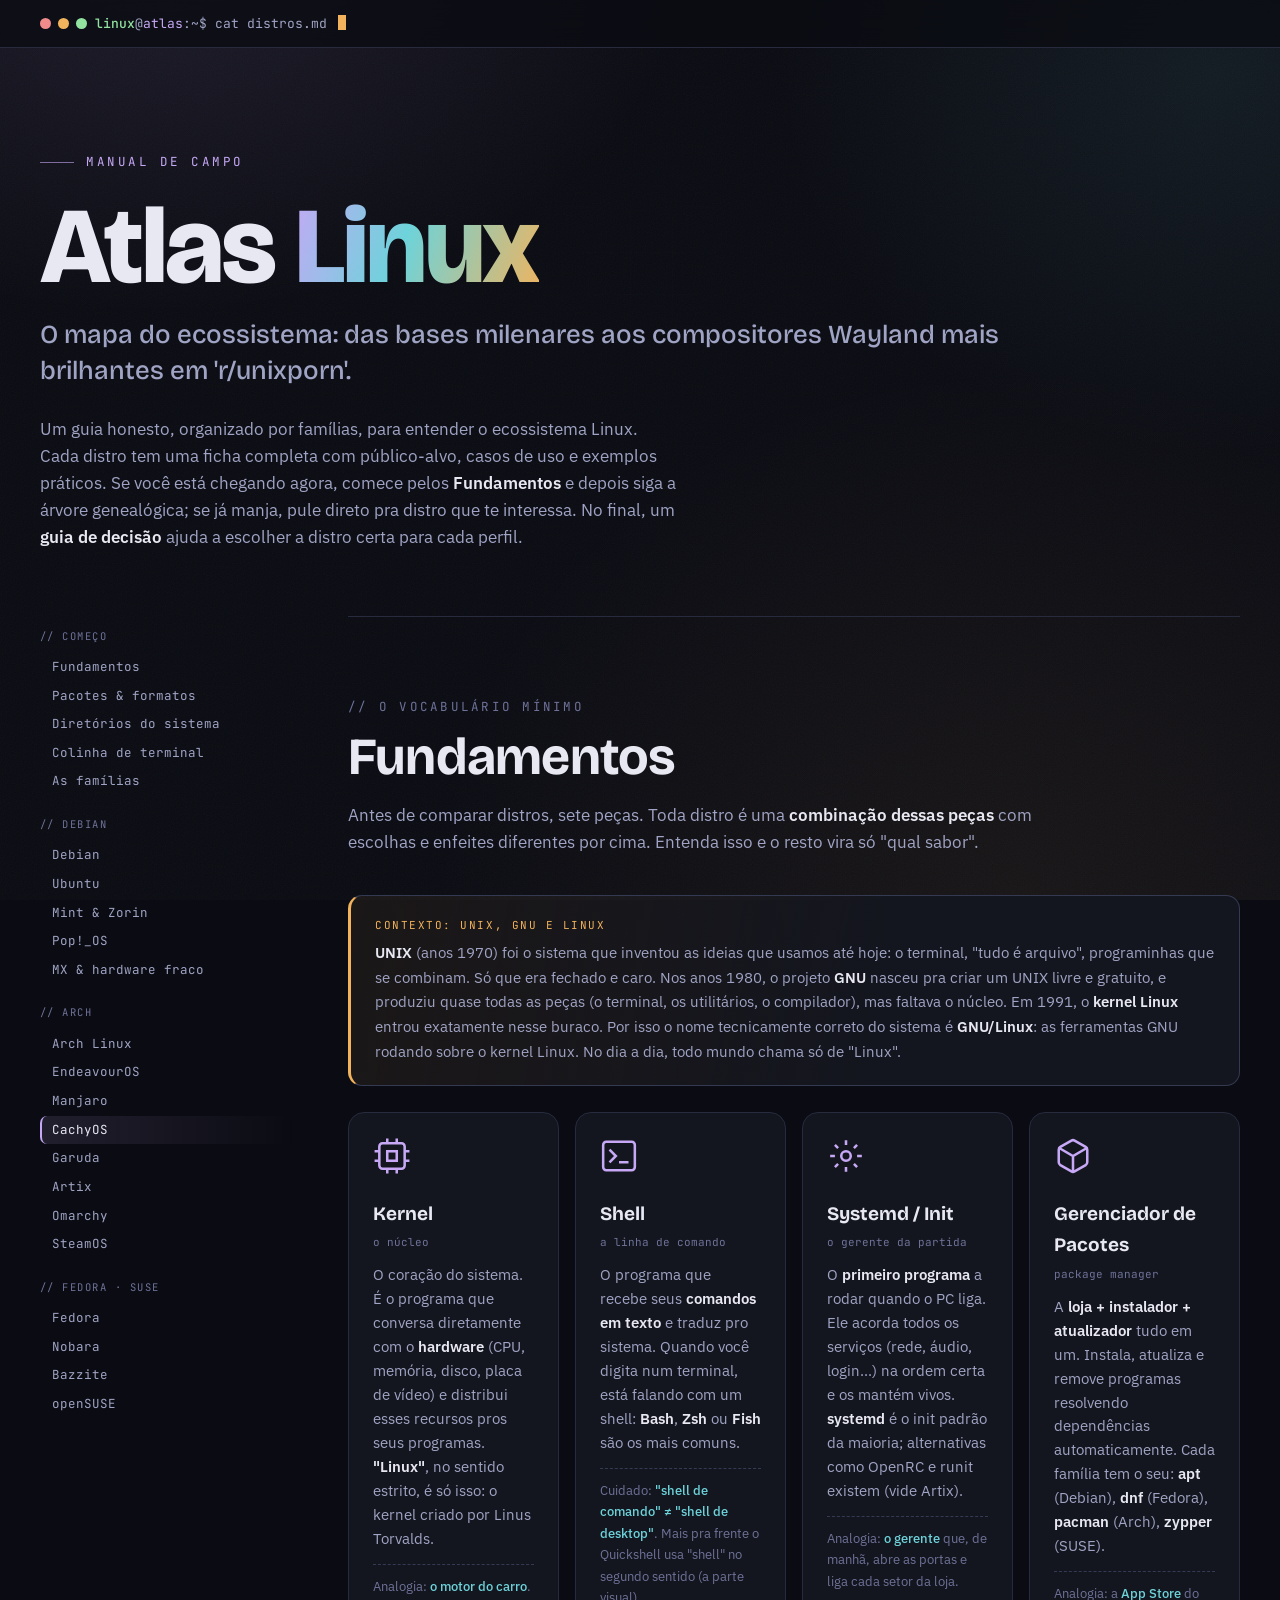
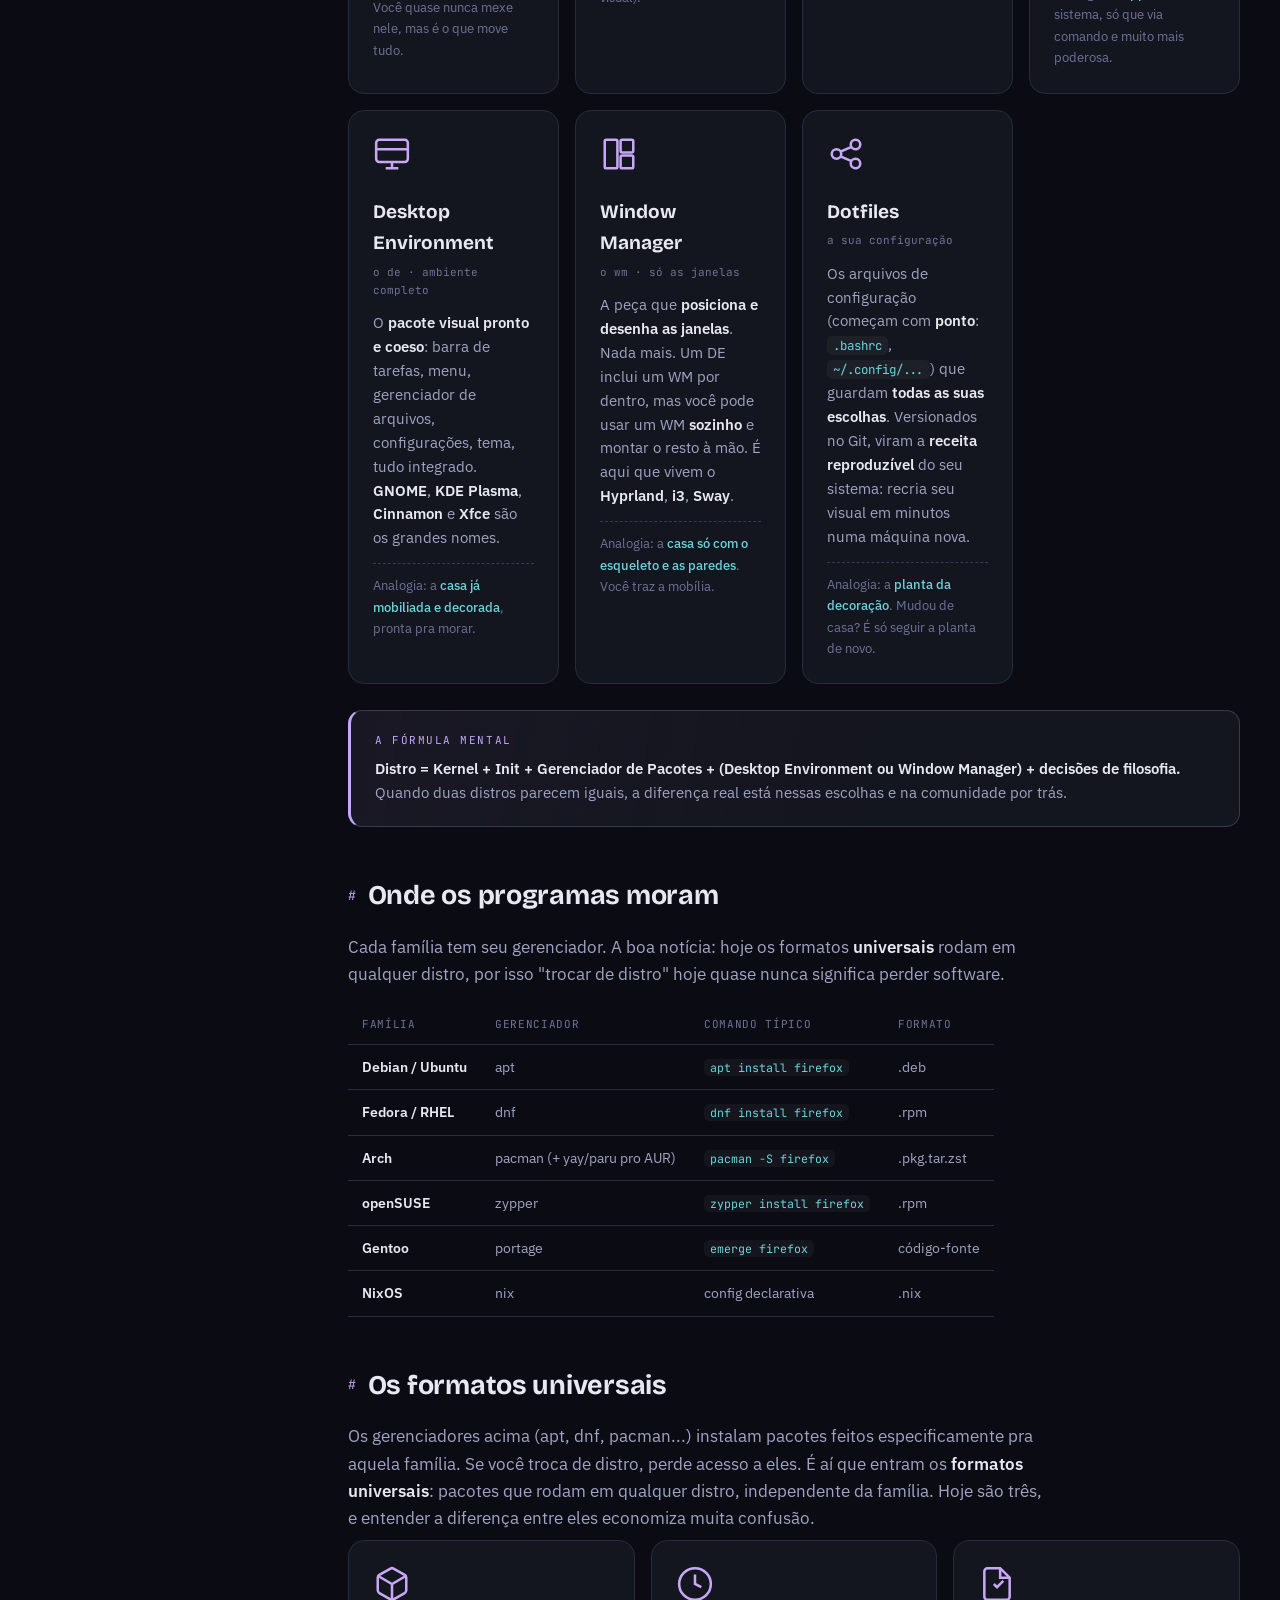
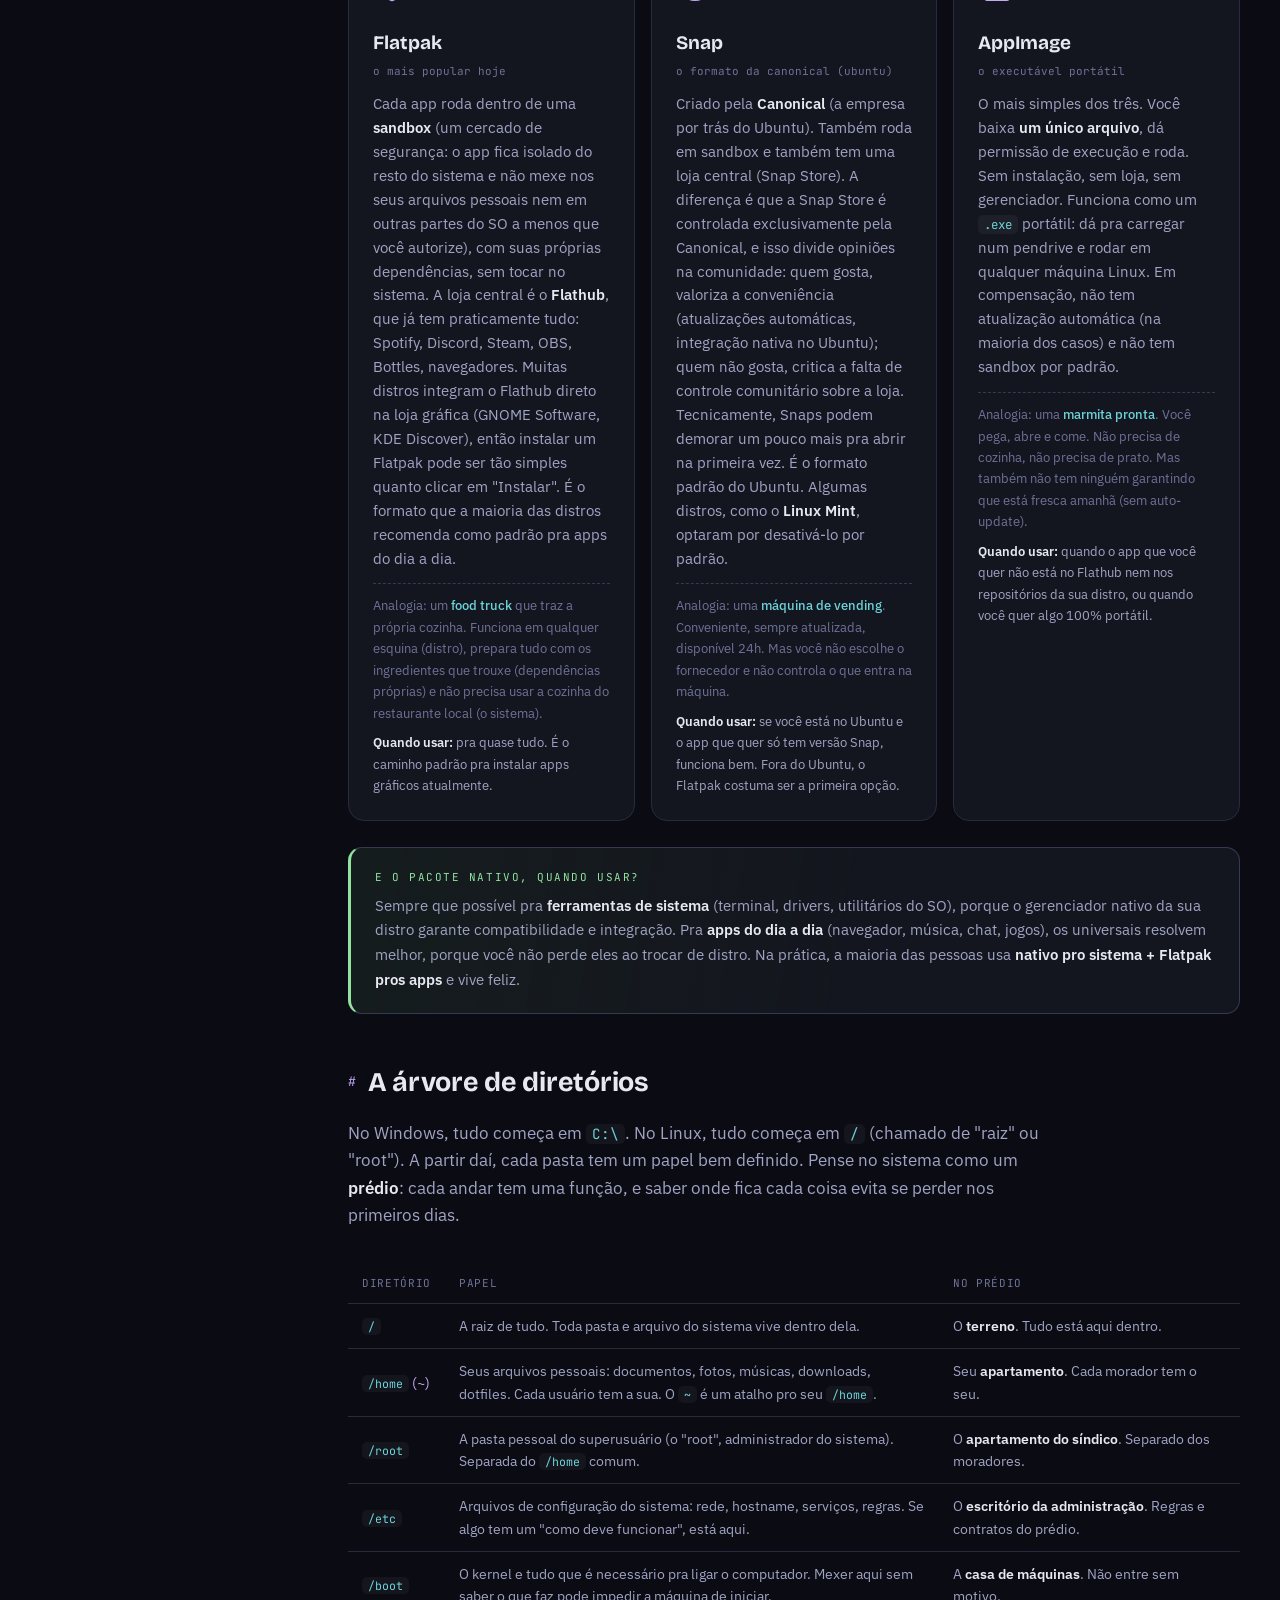
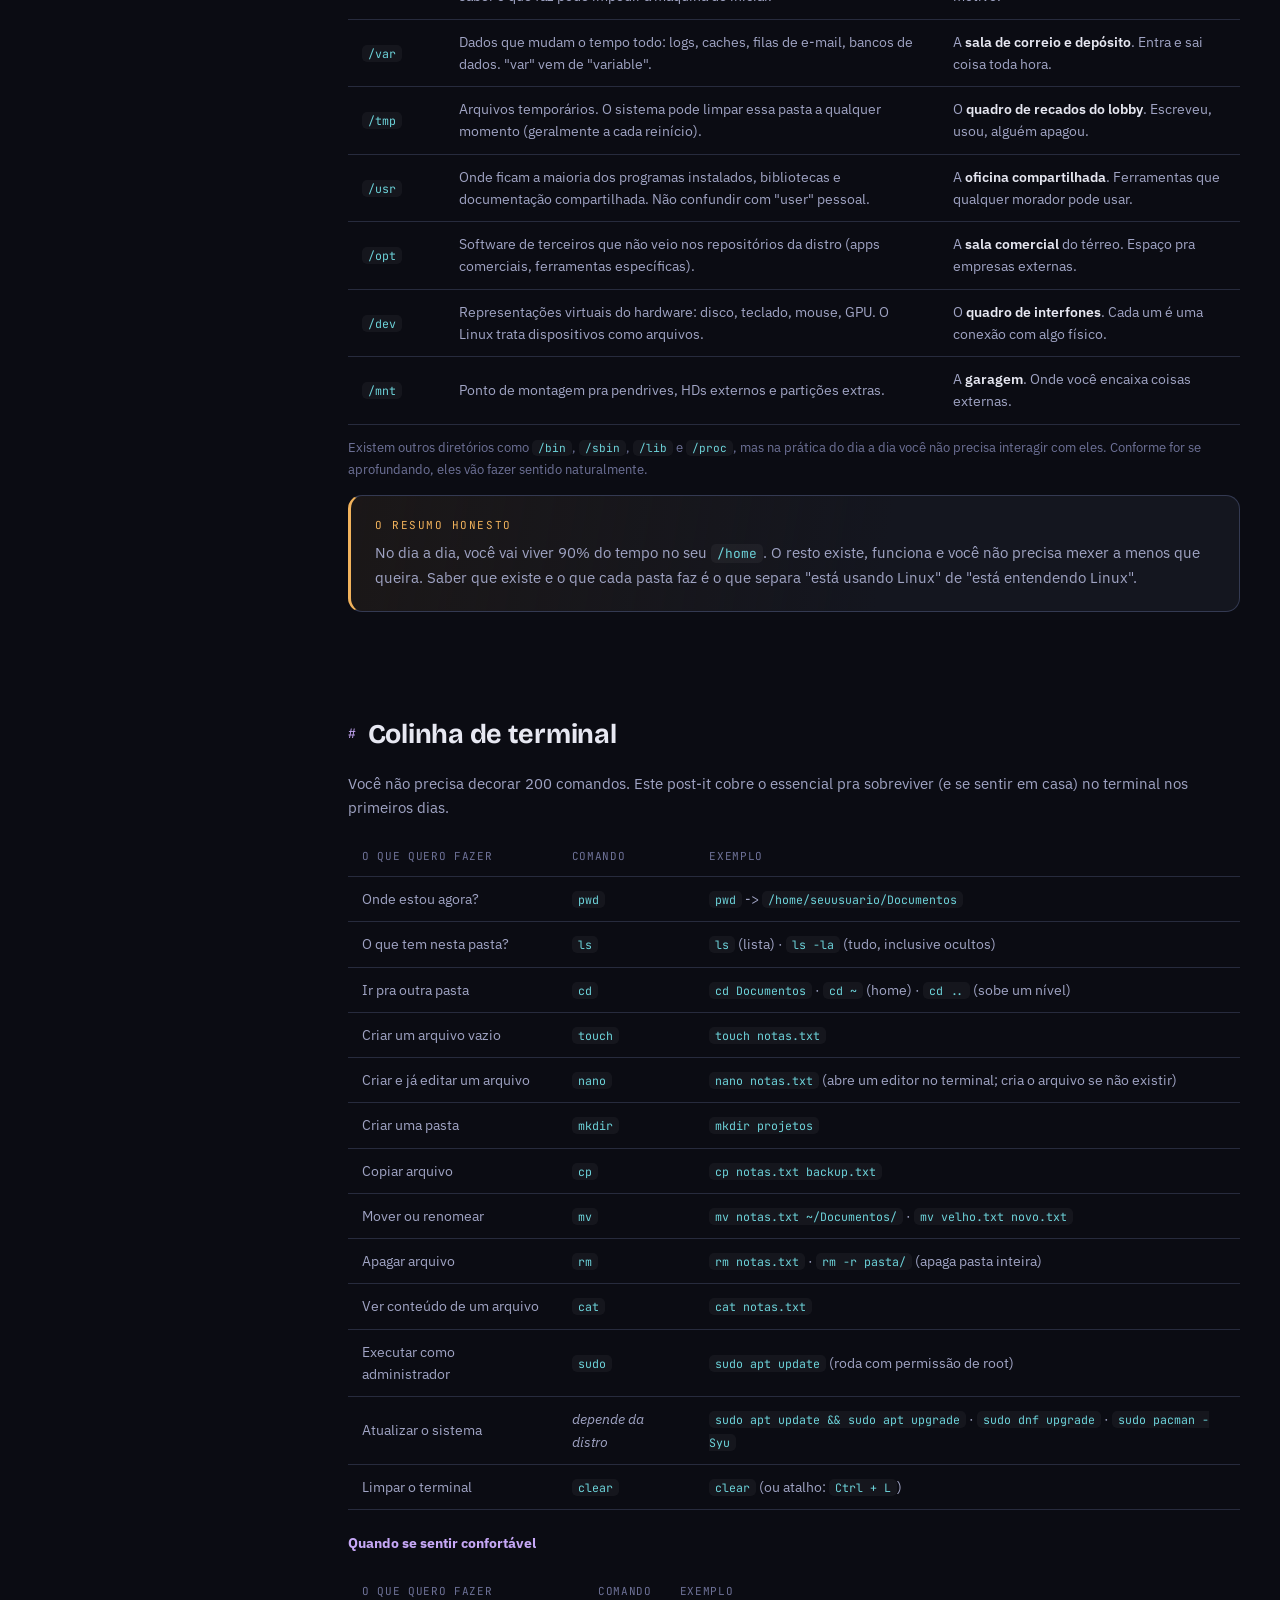
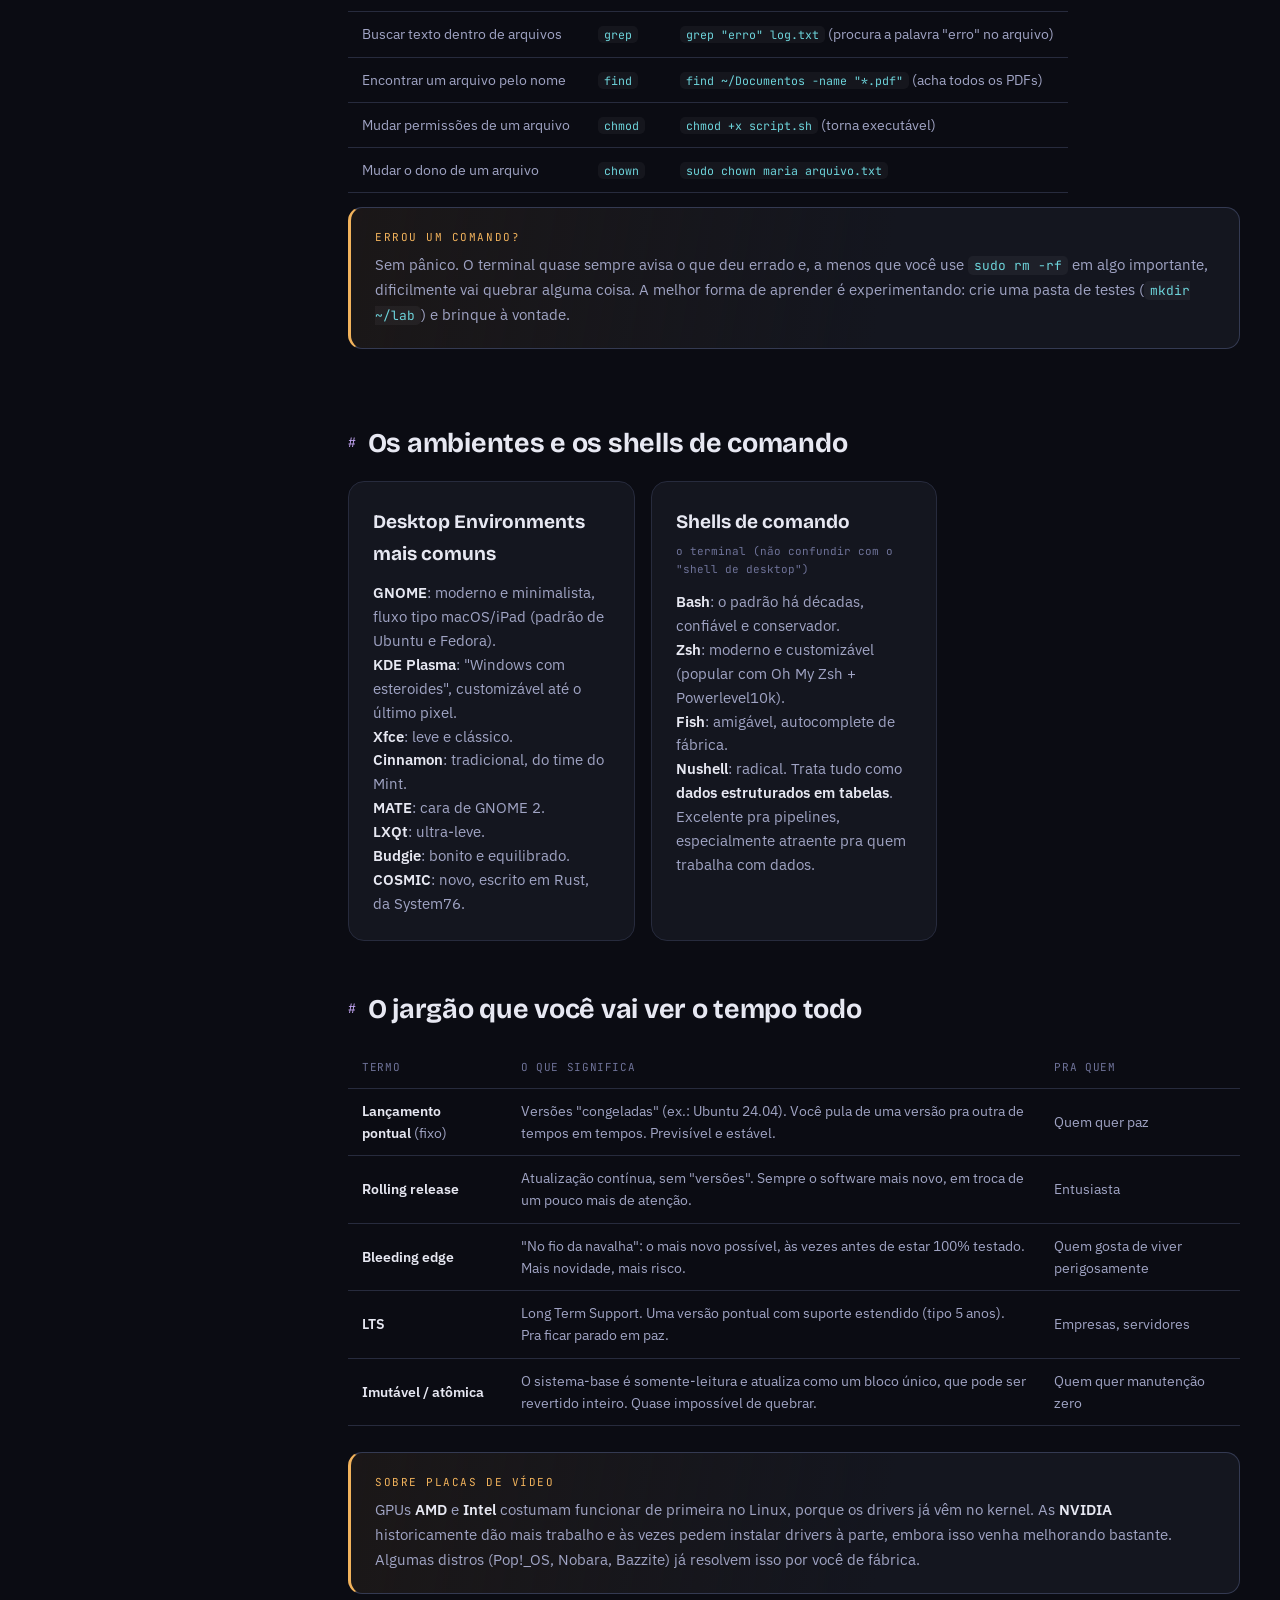
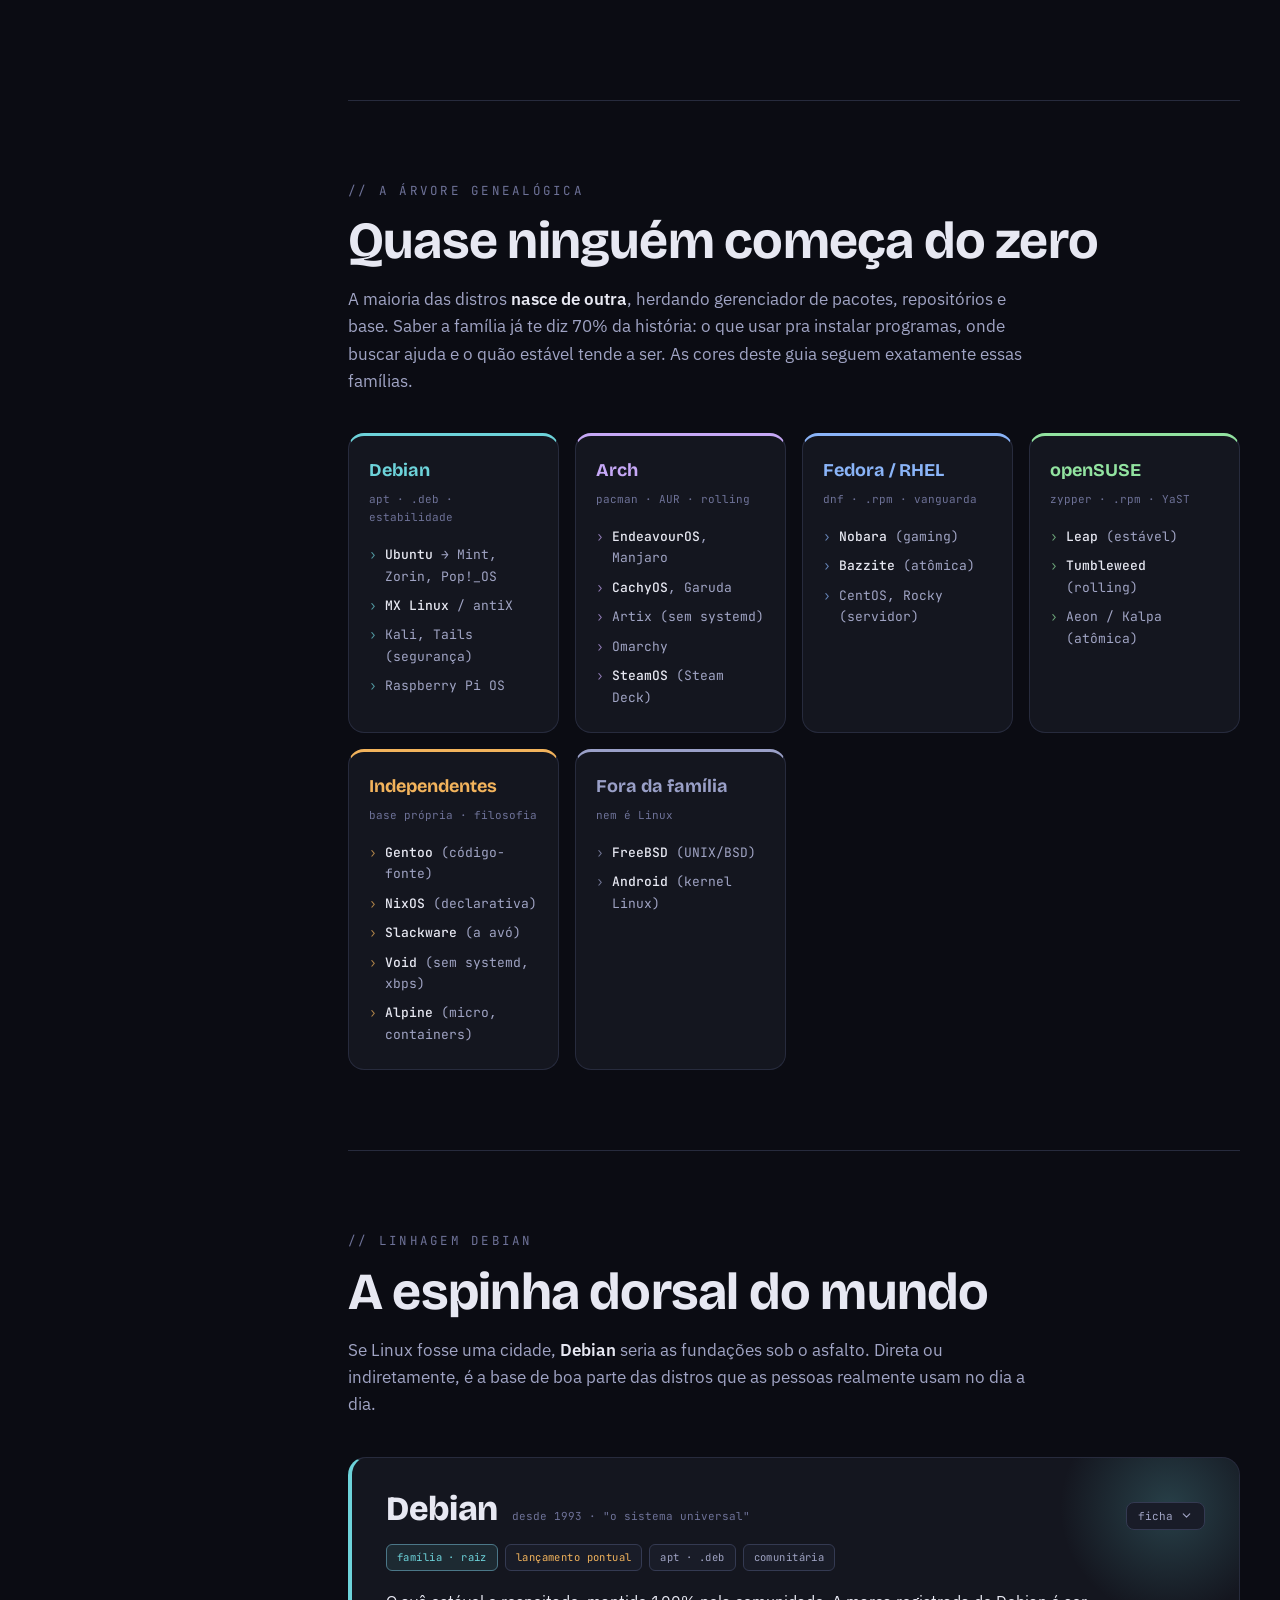
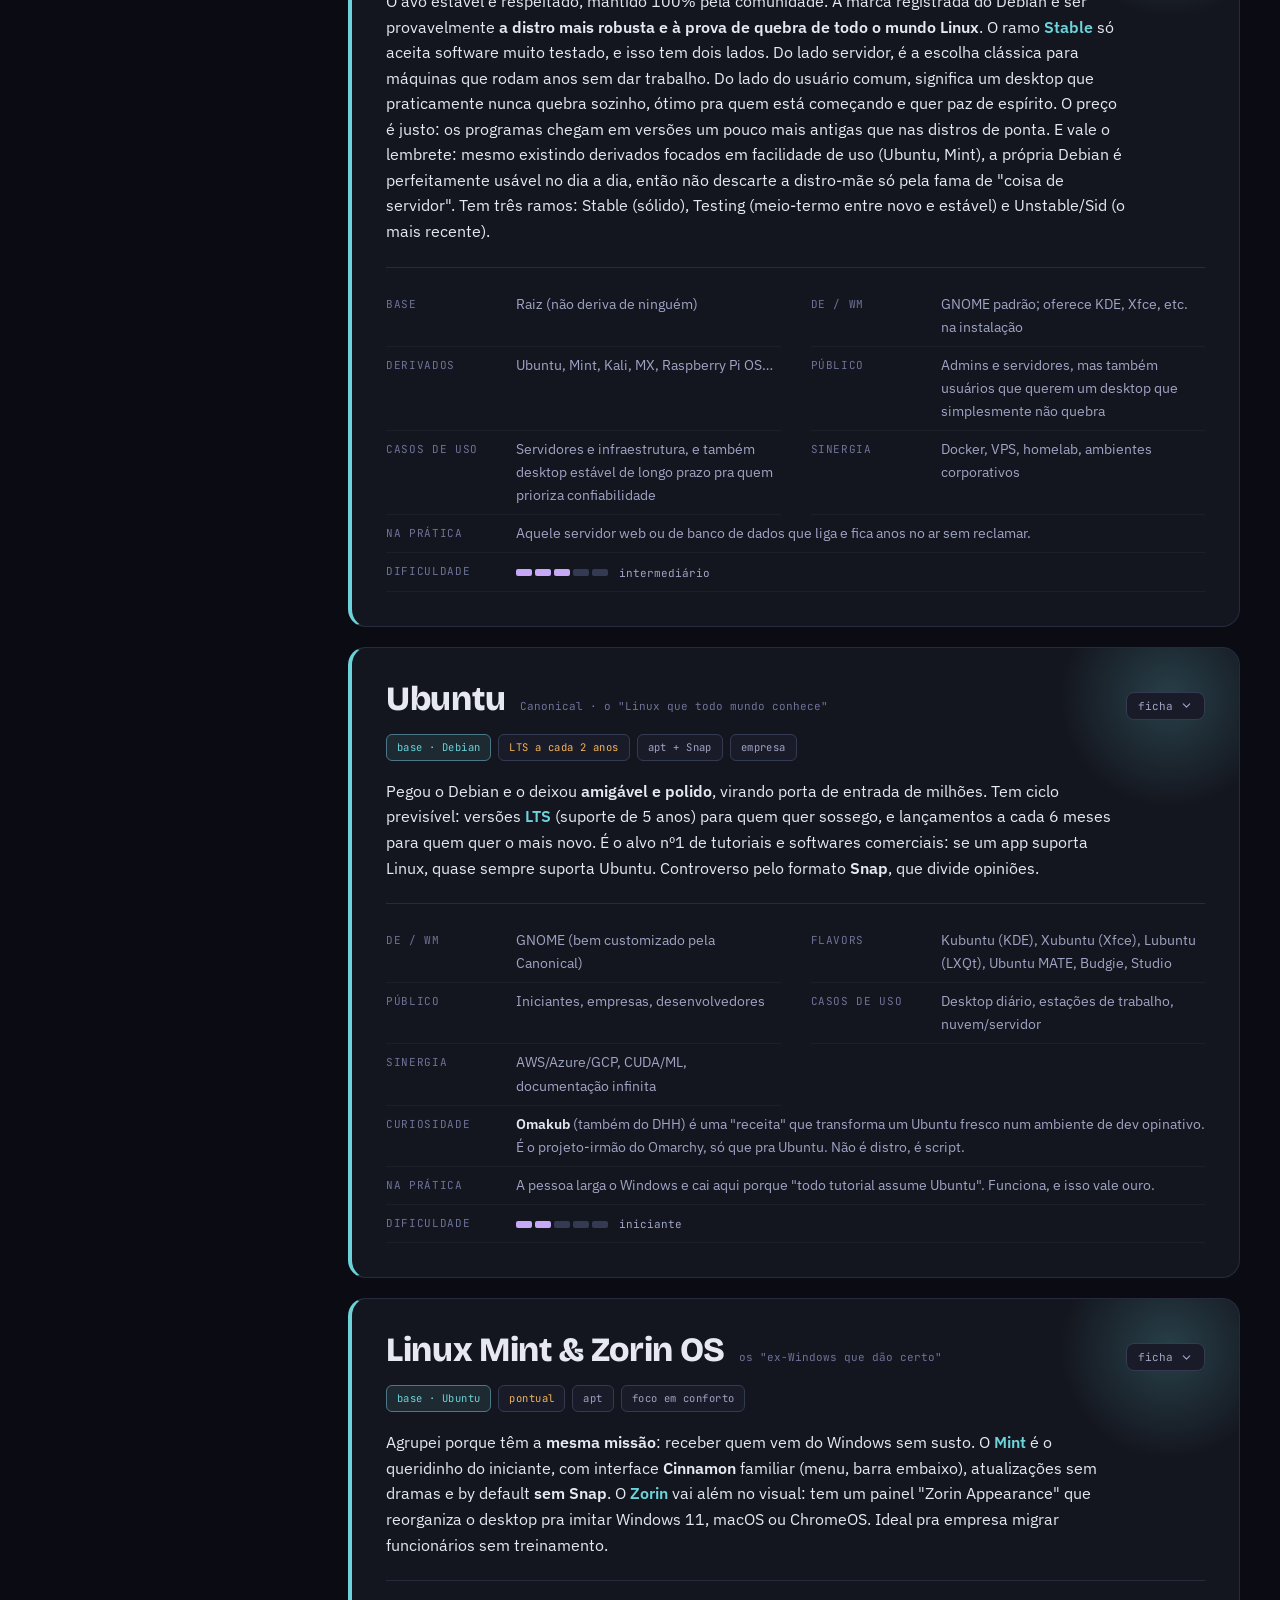
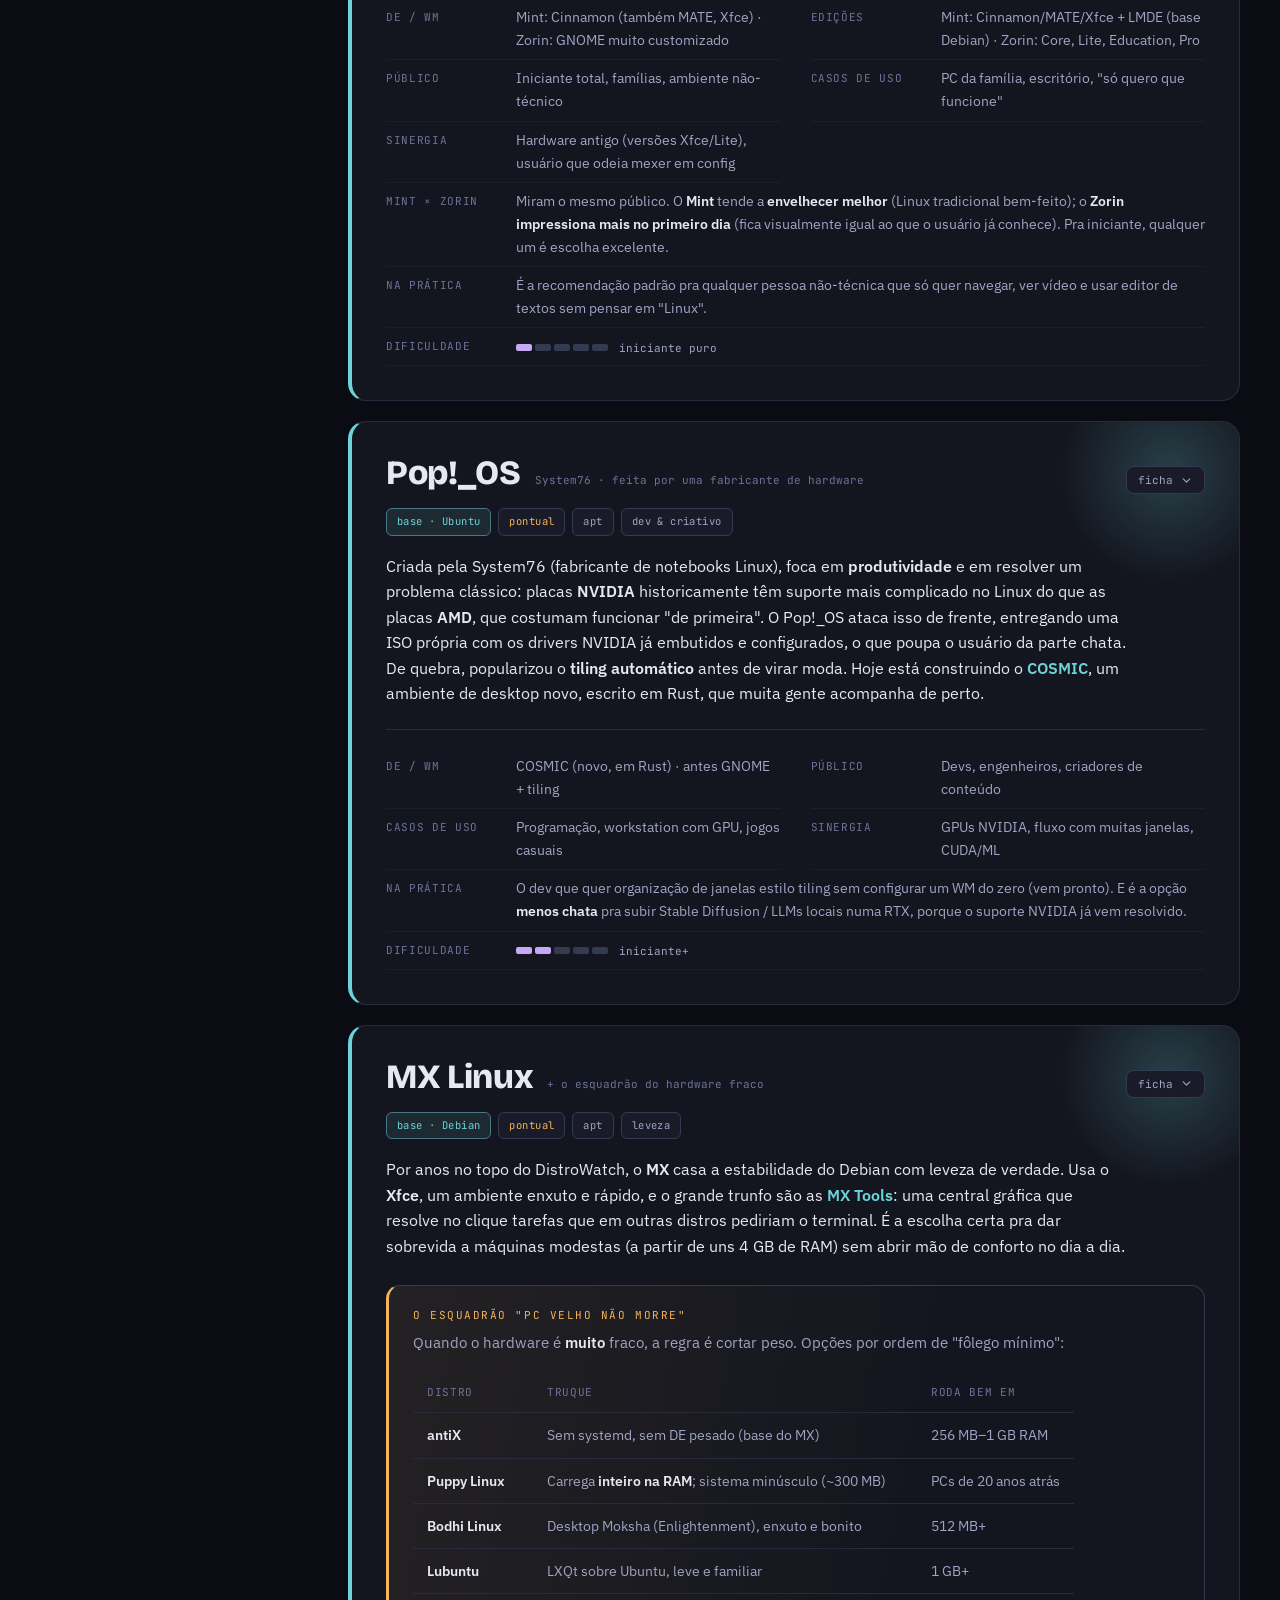
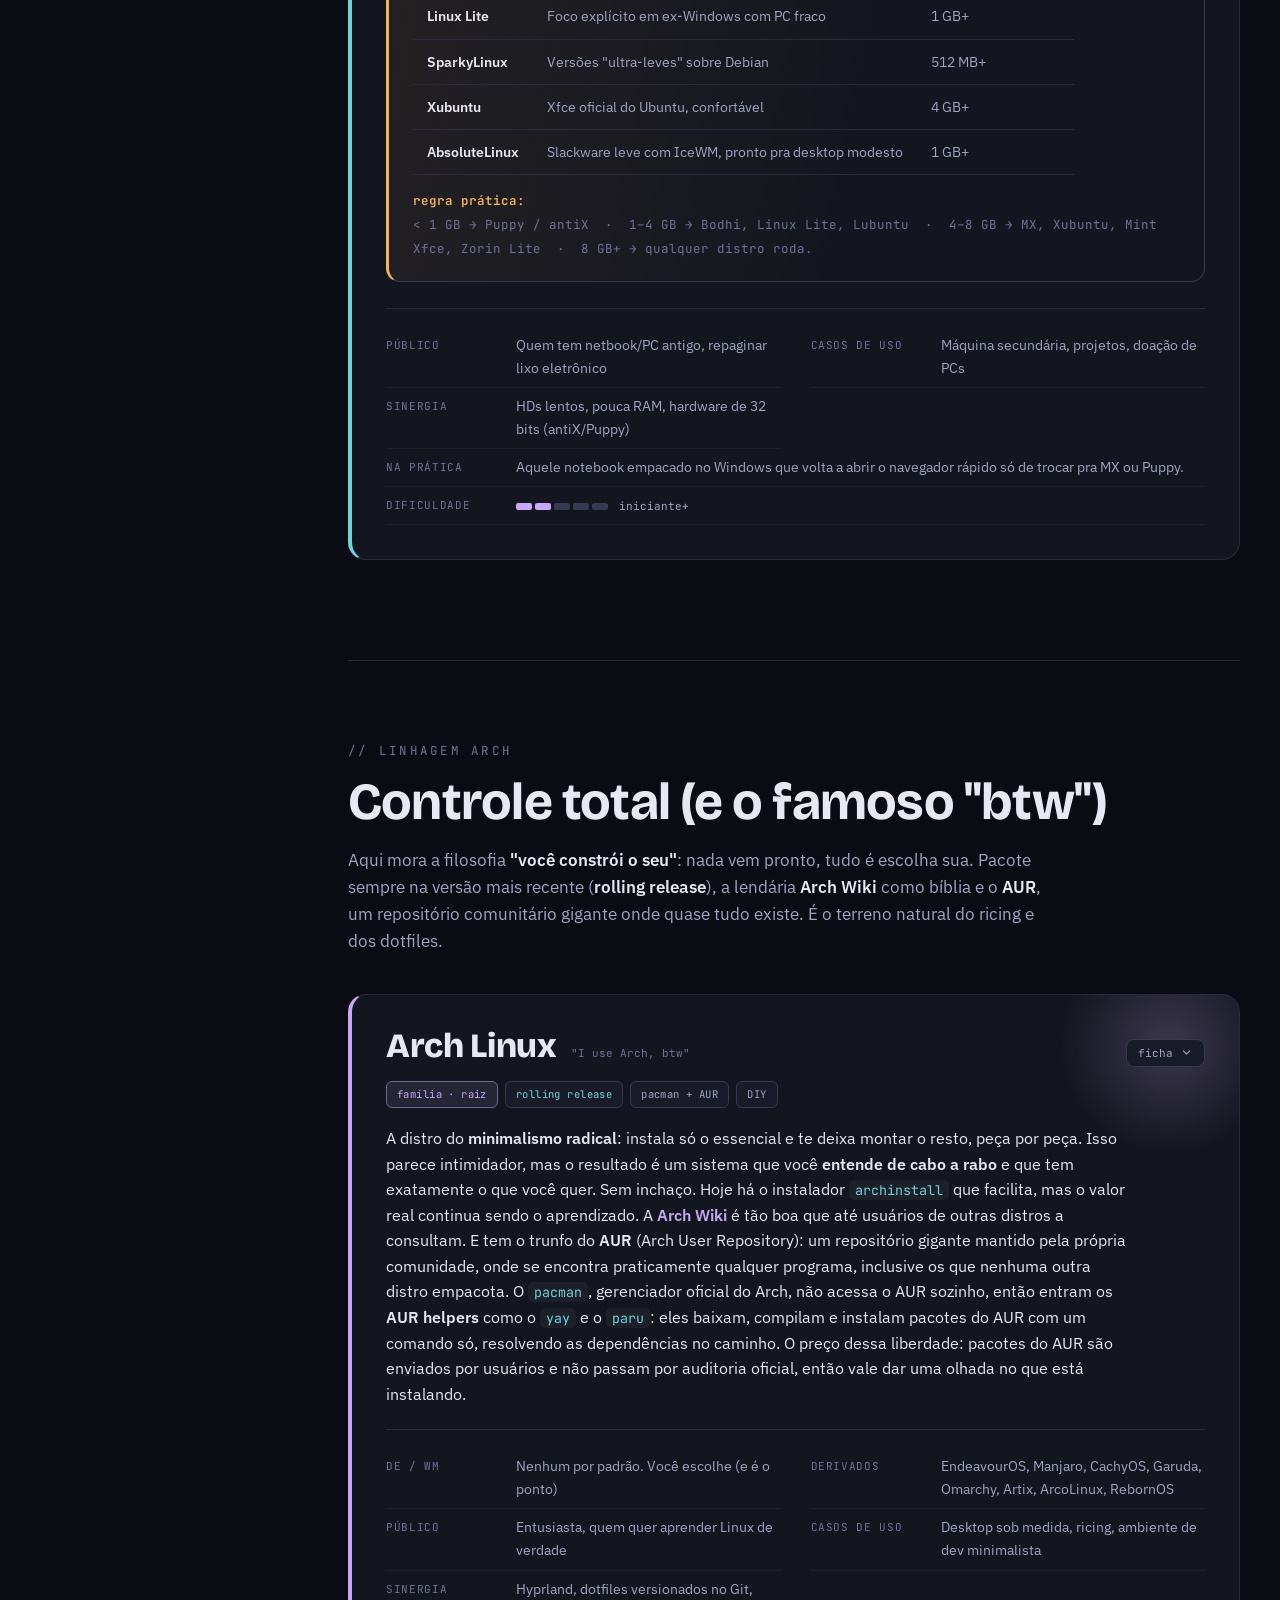
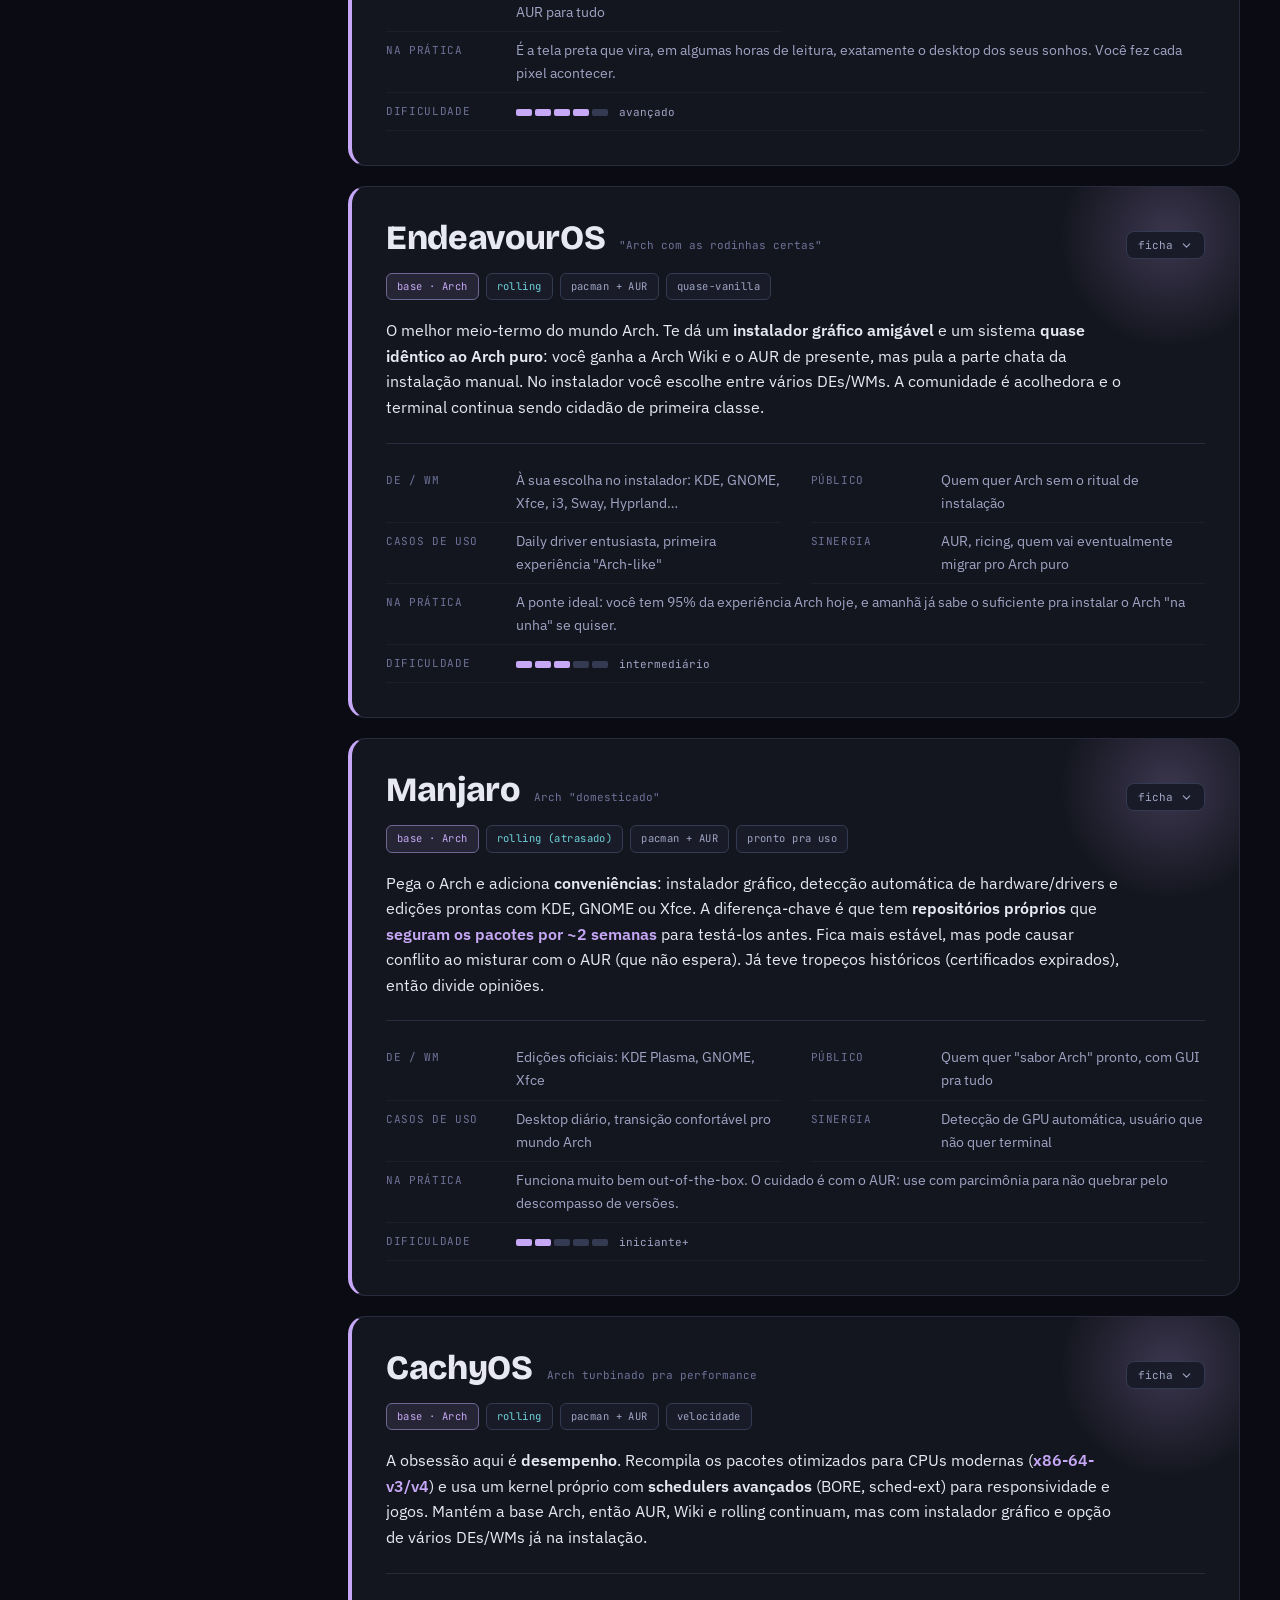
==== commit d5b7a004: "limpeza de conteúdo e layout" ====
--- a/index.html
+++ b/index.html
@@ -91,7 +91,7 @@
     <b>UNIX</b> (anos 1970) foi o sistema que inventou as ideias que usamos até hoje: o terminal, "tudo é arquivo", programinhas que se combinam. Só que era fechado e caro. Nos anos 1980, o projeto <b>GNU</b> nasceu pra criar um UNIX livre e gratuito, e produziu quase todas as peças (o terminal, os utilitários, o compilador), mas faltava o núcleo. Em 1991, o <b>kernel Linux</b> entrou exatamente nesse buraco. Por isso o nome tecnicamente correto do sistema é <b>GNU/Linux</b>: as ferramentas GNU rodando sobre o kernel Linux. No dia a dia, todo mundo chama só de "Linux".
   </div>
 
-  <div class="concepts">
+  <div class="concepts c7">
     <div class="ccard">
       <svg class="ic" viewBox="0 0 24 24" fill="none" stroke="currentColor" stroke-width="1.6"><rect x="4" y="4" width="16" height="16" rx="2"/><rect x="9" y="9" width="6" height="6"/><path d="M9 1v3M15 1v3M9 20v3M15 20v3M1 9h3M1 15h3M20 9h3M20 15h3"/></svg>
       <h4>Kernel</h4>
@@ -456,7 +456,7 @@
   <article id="arch" class="distro" style="--c:var(--fam-arch)"><div class="glow"></div>
     <div class="d-head"><span class="d-name">Arch Linux</span><span class="d-tag">"I use Arch, btw"</span></div>
     <div class="badges"><span class="badge fam">família · raiz</span><span class="badge rolling">rolling release</span><span class="badge">pacman + AUR</span><span class="badge">DIY</span></div>
-    <p class="d-desc">A distro do <b>minimalismo radical</b>: instala só o essencial e te deixa montar o resto, peça por peça. Isso parece intimidador, mas o resultado é um sistema que você <b>entende de cabo a rabo</b> e que tem exatamente o que você quer. Sem inchaço. Hoje há o instalador <code>archinstall</code> que facilita, mas o valor real continua sendo o aprendizado. A <span class="hl">Arch Wiki</span> é tão boa que até usuários de outras distros a consultam.</p>
+    <p class="d-desc">A distro do <b>minimalismo radical</b>: instala só o essencial e te deixa montar o resto, peça por peça. Isso parece intimidador, mas o resultado é um sistema que você <b>entende de cabo a rabo</b> e que tem exatamente o que você quer. Sem inchaço. Hoje há o instalador <code>archinstall</code> que facilita, mas o valor real continua sendo o aprendizado. A <span class="hl">Arch Wiki</span> é tão boa que até usuários de outras distros a consultam. E tem o trunfo do <b>AUR</b> (Arch User Repository): um repositório gigante mantido pela própria comunidade, onde se encontra praticamente qualquer programa, inclusive os que nenhuma outra distro empacota. O <code>pacman</code>, gerenciador oficial do Arch, não acessa o AUR sozinho, então entram os <b>AUR helpers</b> como o <code>yay</code> e o <code>paru</code>: eles baixam, compilam e instalam pacotes do AUR com um comando só, resolvendo as dependências no caminho. O preço dessa liberdade: pacotes do AUR são enviados por usuários e não passam por auditoria oficial, então vale dar uma olhada no que está instalando.</p>
     <div class="ficha">
       <div class="frow"><span class="k">DE / WM</span><span class="v">Nenhum por padrão. Você escolhe (e é o ponto)</span></div>
       <div class="frow"><span class="k">derivados</span><span class="v">EndeavourOS, Manjaro, CachyOS, Garuda, Omarchy, Artix, ArcoLinux, RebornOS</span></div>
@@ -835,7 +835,7 @@
       <div class="top"><h4>Niri</h4><span class="pill way">Wayland</span></div>
       <div class="cfg">scrollable tiling · escrito em Rust</div>
       <div class="wmviz"><span style="flex:1"></span><span style="flex:1"></span><span style="flex:1;opacity:.5"></span><span style="flex:1;opacity:.25"></span></div>
-      <p>O <b>paradigma novo</b>: inspirado no PaperWM, em vez de espremer janelas na tela, ele as enfileira em colunas numa fita horizontal infinita por onde você rola. Abrir uma janela nova <b>nunca redimensiona as outras</b>. Resolve a dor do tiling tradicional em telas pequenas e brilha em ultrawides/multi-monitor. Escrito em Rust, estável como daily driver, e com XWayland integrado via xwayland-satellite nas versões recentes. Ganhou tração rápido e é o queridinho de 2025/26.</p>
+      <p>O <b>paradigma novo</b>: inspirado no PaperWM, em vez de espremer janelas na tela, ele as enfileira em colunas numa fita horizontal infinita por onde você rola. Abrir uma janela nova <b>nunca redimensiona as outras</b>. Resolve a dor do tiling tradicional em telas pequenas e brilha em ultrawides/multi-monitor. Escrito em Rust, estável como daily driver, e com XWayland integrado via xwayland-satellite nas versões recentes. Ganhou tração rápido e virou um dos queridinhos do momento.</p>
     </div>
     <div class="wm">
       <div class="top"><h4>Sway</h4><span class="pill way">Wayland</span></div>
@@ -979,7 +979,10 @@
 <footer class="wrap">
   <div class="big">Fim do mapa. Mas não da exploração.</div>
   <p>Este documento é um <b>retrato do momento atual</b>: o ecossistema Linux se move rápido (sobretudo a cena Wayland/Quickshell). Trate-o como dotfiles, um artefato vivo, pra revisar e versionar quando algo mudar.</p>
+<<<<<<< HEAD
   <p style="margin-top:18px;color:var(--faint)">// cores = famílias · dificuldade = 1–5 blocos<br>// "a melhor distro é a que some do caminho e te deixa fazer seu trabalho"</p>
+=======
+>>>>>>> 8b91613 (limpeza de conteúdo e layout)
   <p style="margin-top:14px"><b>Atlas Linux</b> é um projeto open-source. Contribuições, correções e traduções são bem-vindas.</p>
 </footer>
 
--- a/css/base.css
+++ b/css/base.css
@@ -131,6 +131,7 @@
 
   /* CONCEITOS */
   .concepts{display:grid;grid-template-columns:repeat(auto-fill,minmax(270px,1fr));gap:16px;margin-top:8px}
+  .concepts.c7{grid-template-columns:repeat(auto-fill,minmax(210px,1fr))}
   .ccard{background:var(--surface);border:1px solid var(--border);border-radius:16px;padding:24px;position:relative;overflow:hidden;transition:.2s}
   .ccard:hover{border-color:var(--border2);transform:translateY(-3px)}
   .ccard .ic{width:38px;height:38px;color:var(--lav);margin-bottom:16px}
@@ -212,15 +213,10 @@
   table.cmp td{color:var(--muted)} table.cmp td b{color:var(--text);font-weight:600}
   table.cmp tr:hover td{background:var(--surface2)}
 
-  /* layout de duas colunas (diretórios + colinha de terminal) */
-  .duo-grid{display:grid;grid-template-columns:1fr 1fr;gap:28px;margin-top:18px;align-items:start}
-  .duo-col{min-width:0}                 /* evita overflow das tabelas no grid */
-  .duo-grid .cmp{font-size:13px}        /* compacta levemente as tabelas lado a lado */
+  /* layout empilhado (diretórios + colinha de terminal) */
+  .duo-grid{display:grid;grid-template-columns:1fr;gap:28px;margin-top:18px}
+  .duo-col{min-width:0}                 /* evita overflow das tabelas */
   .duo-grid .cmp code{word-break:break-word}
-  @media(max-width:1000px){
-    .duo-grid{grid-template-columns:1fr}
-    .duo-grid .cmp{font-size:13.5px}    /* full-width no mobile: restaura o tamanho base */
-  }
 
   /* GF GUIDE */
   .guide{background:linear-gradient(135deg,rgba(146,227,160,.06),rgba(198,168,246,.05));
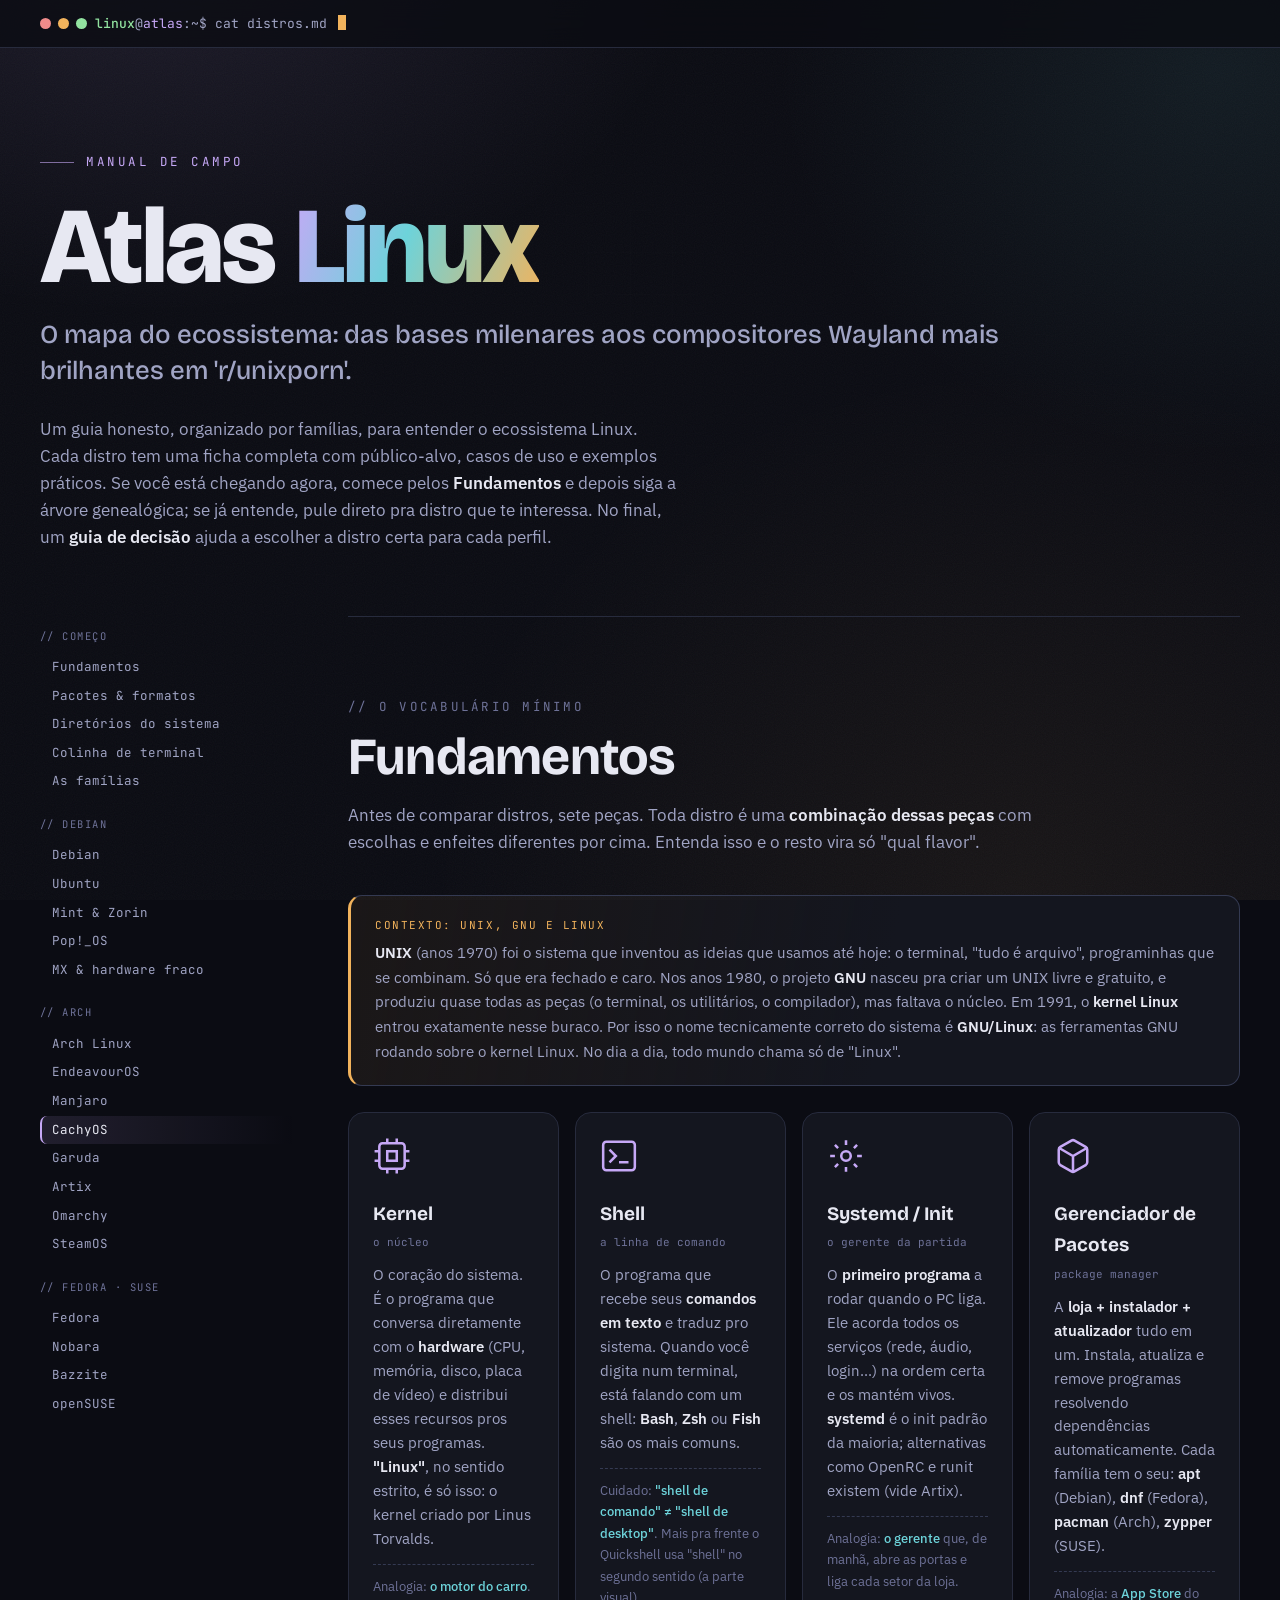
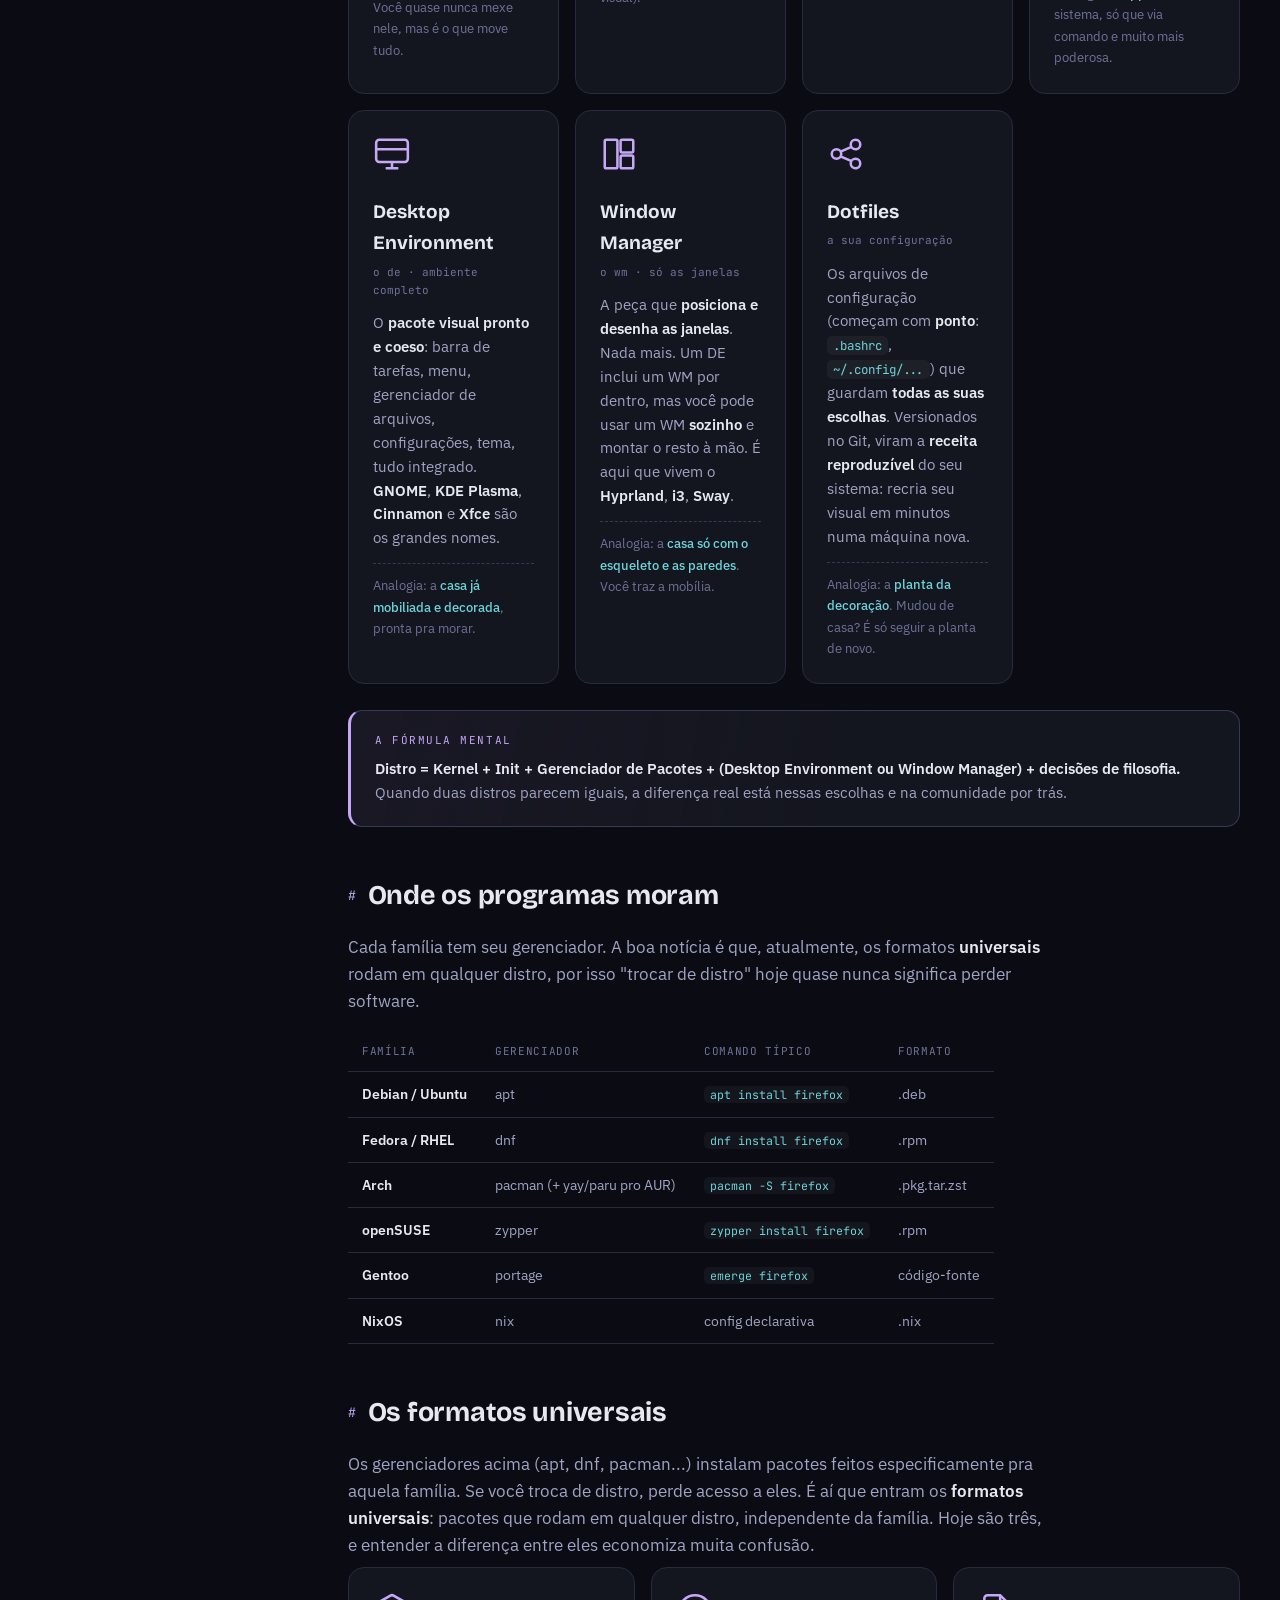
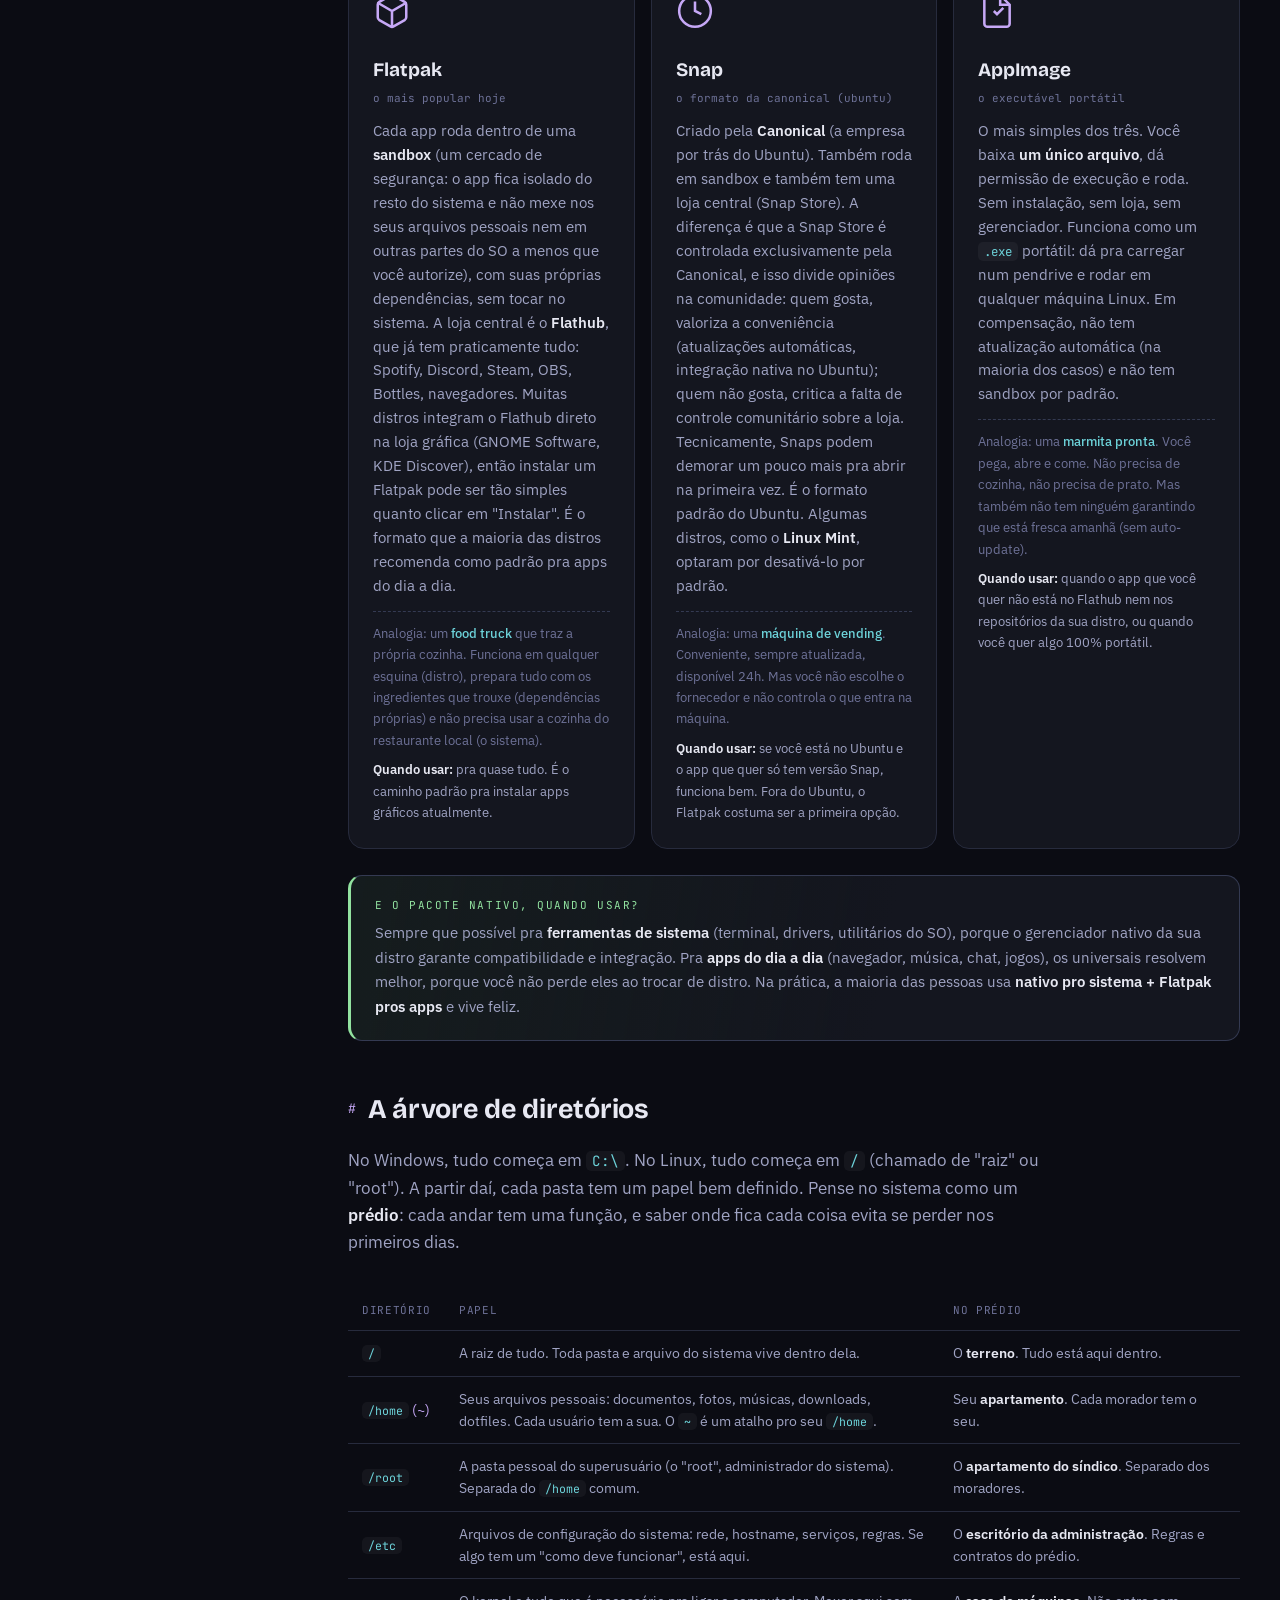
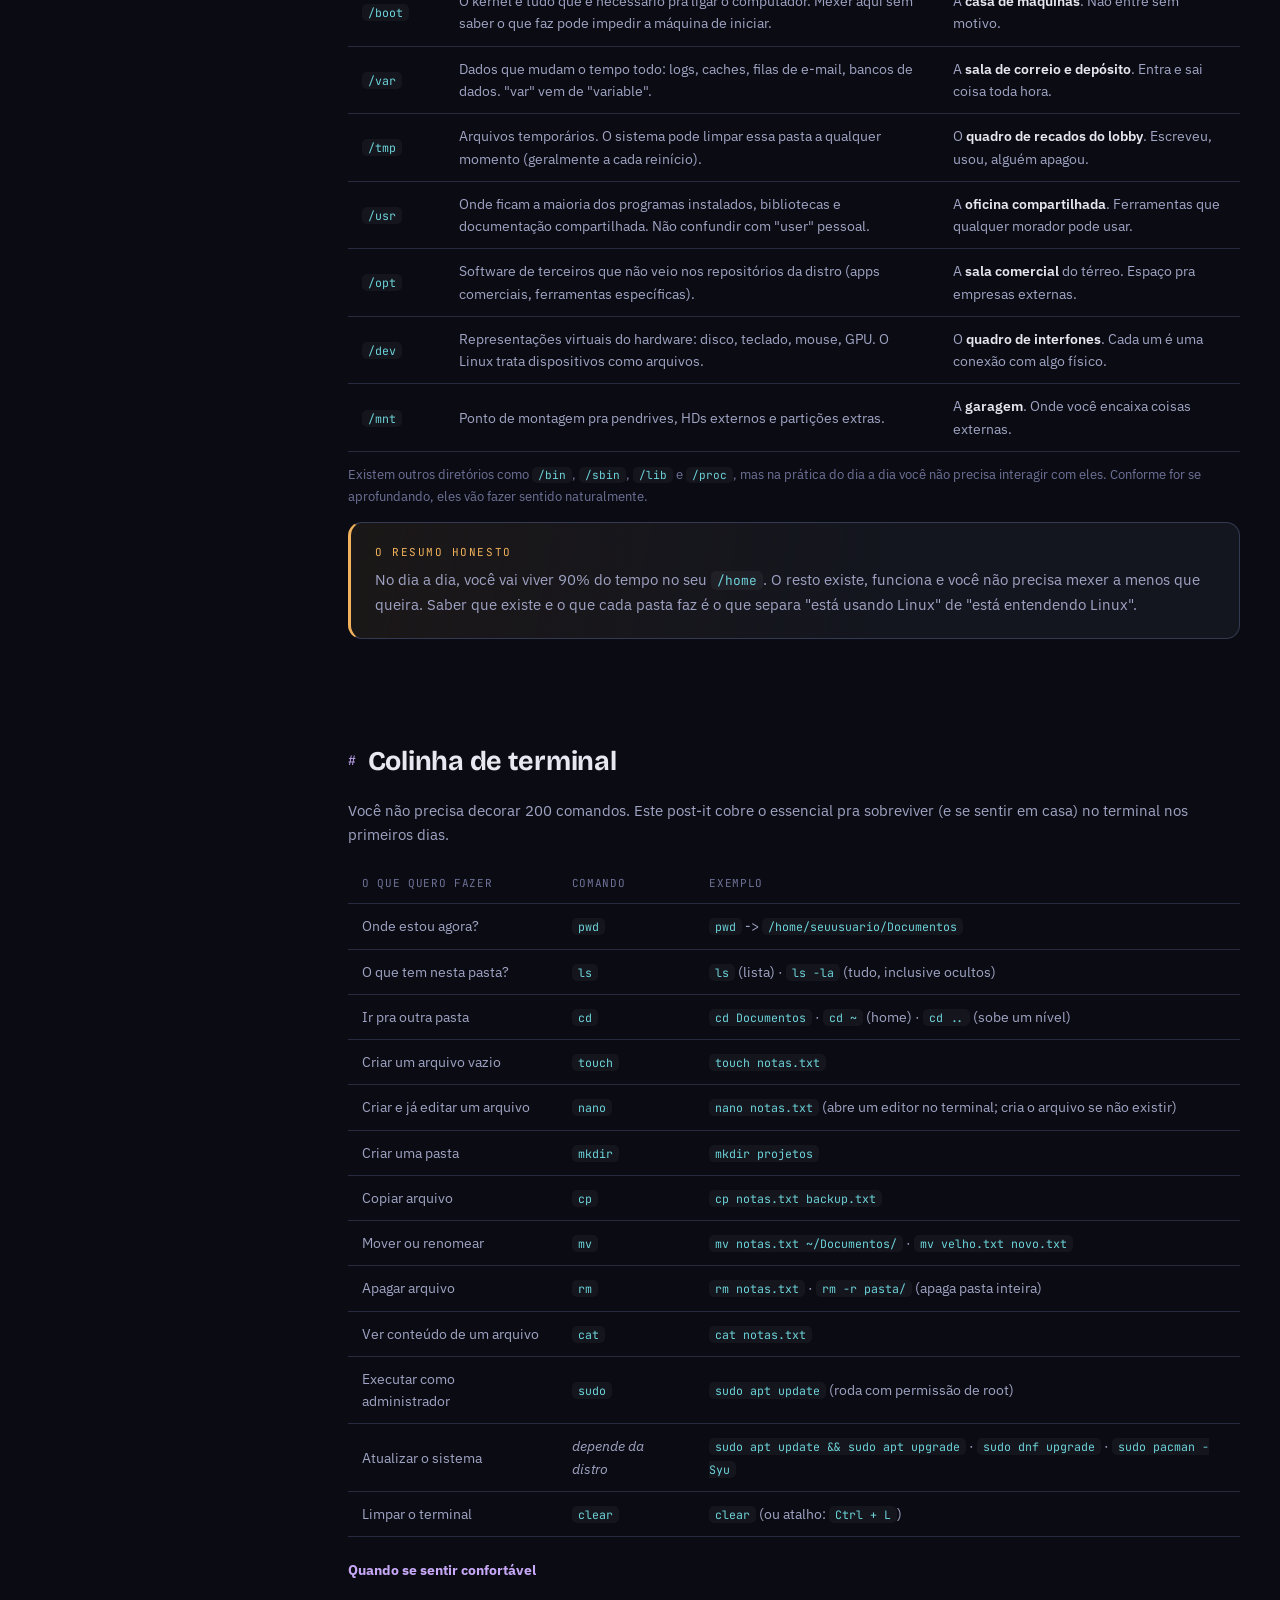
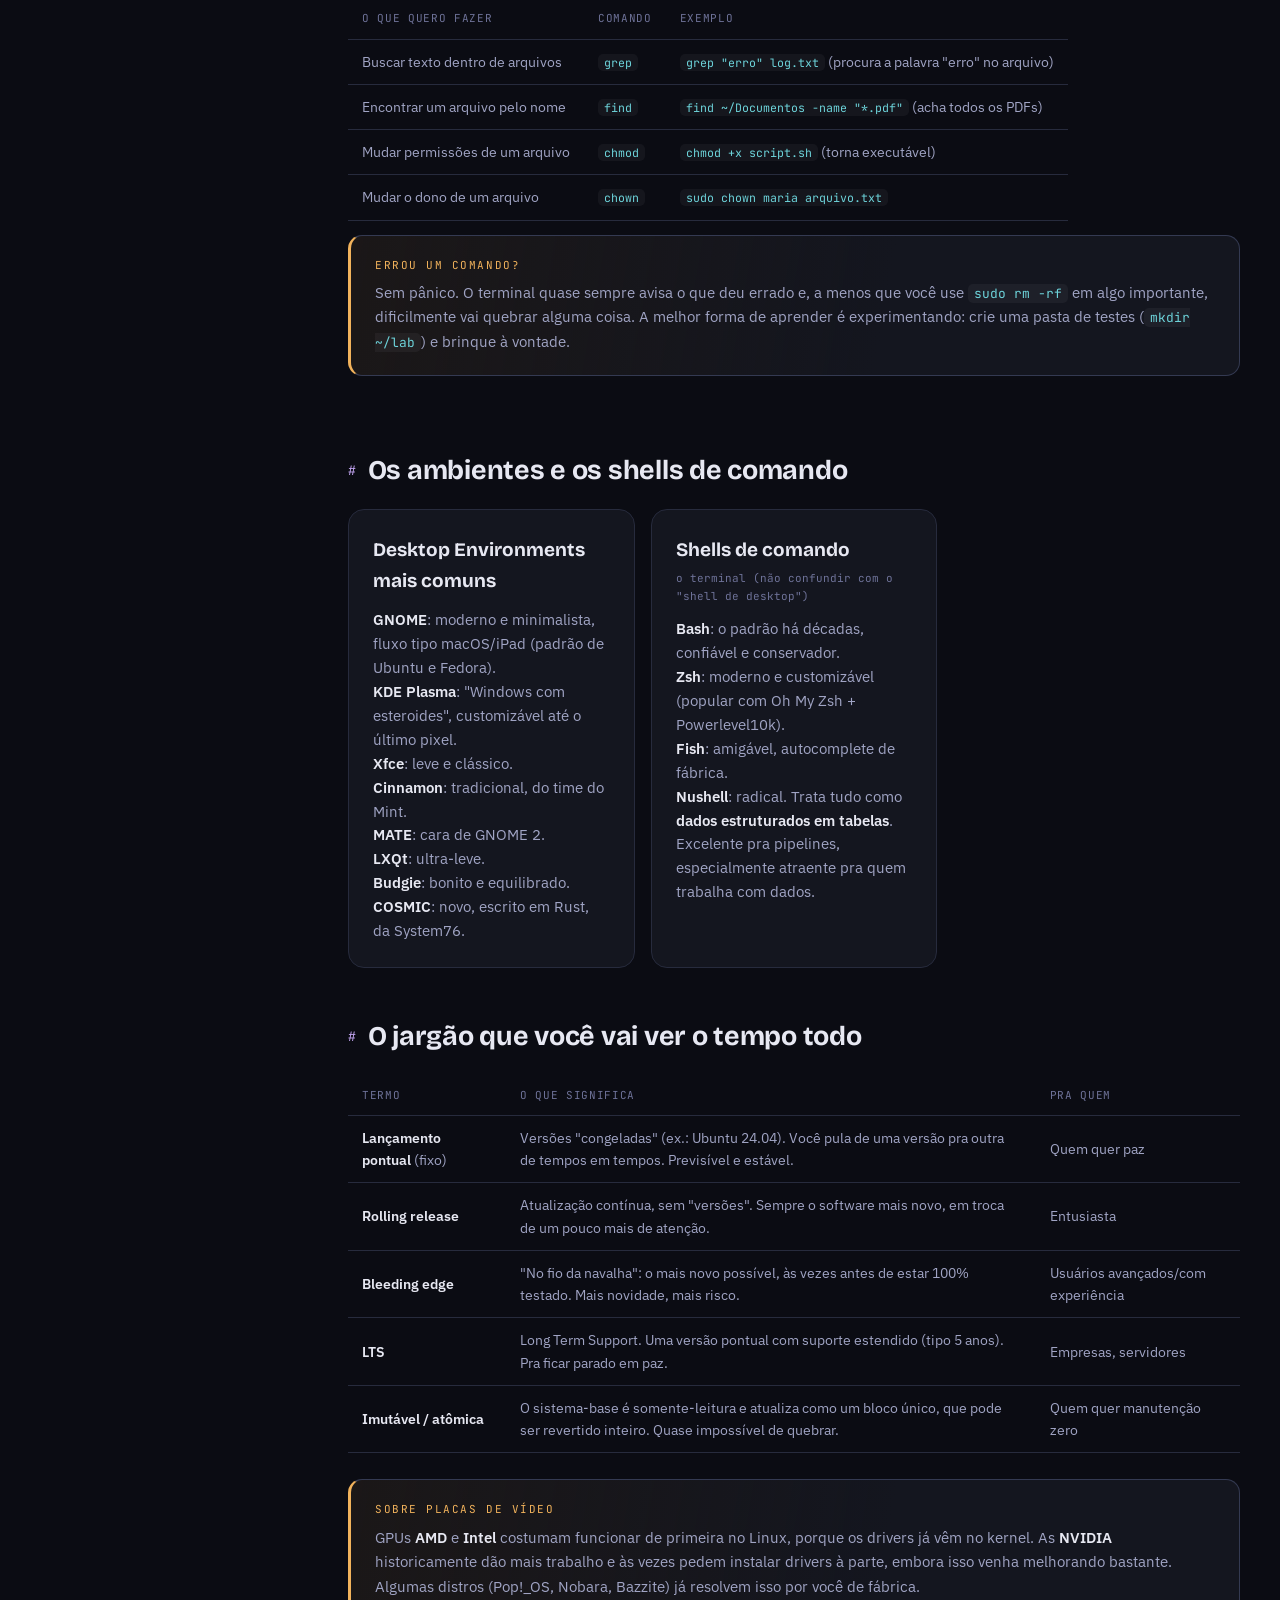
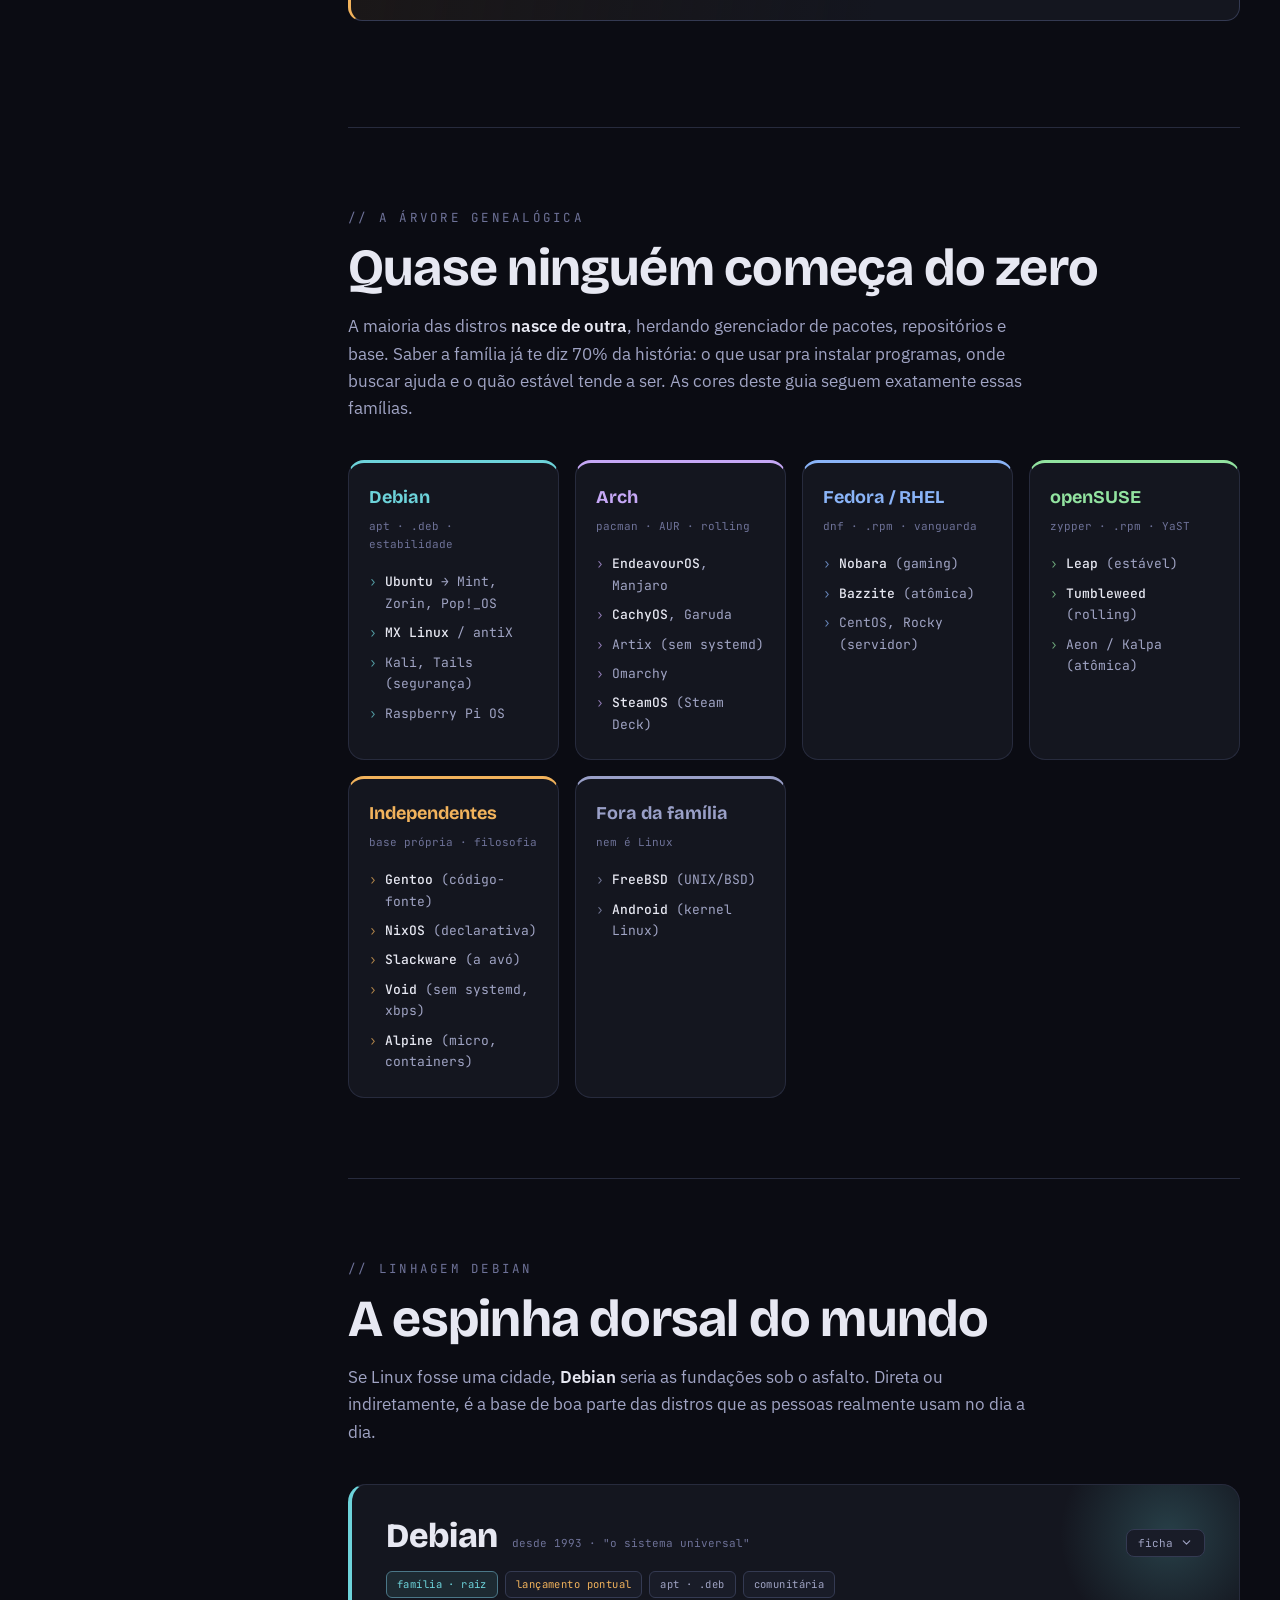
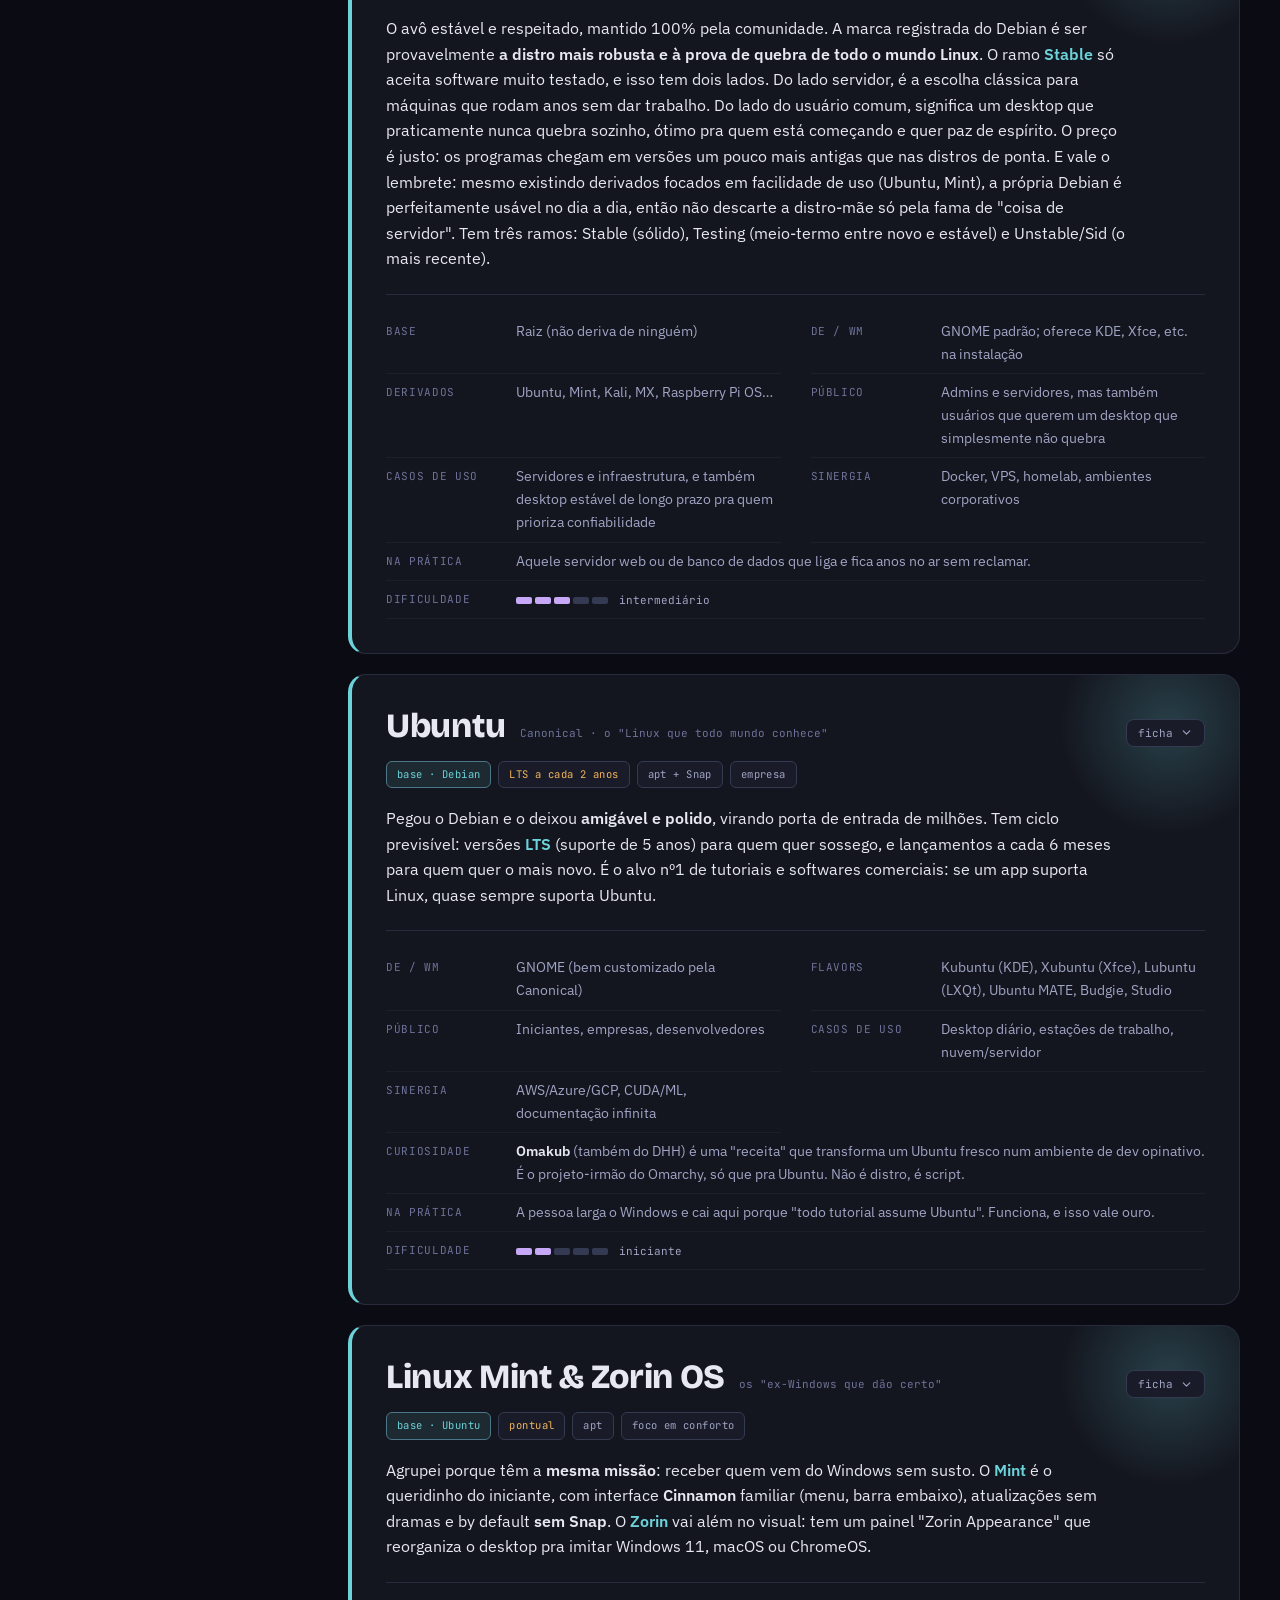
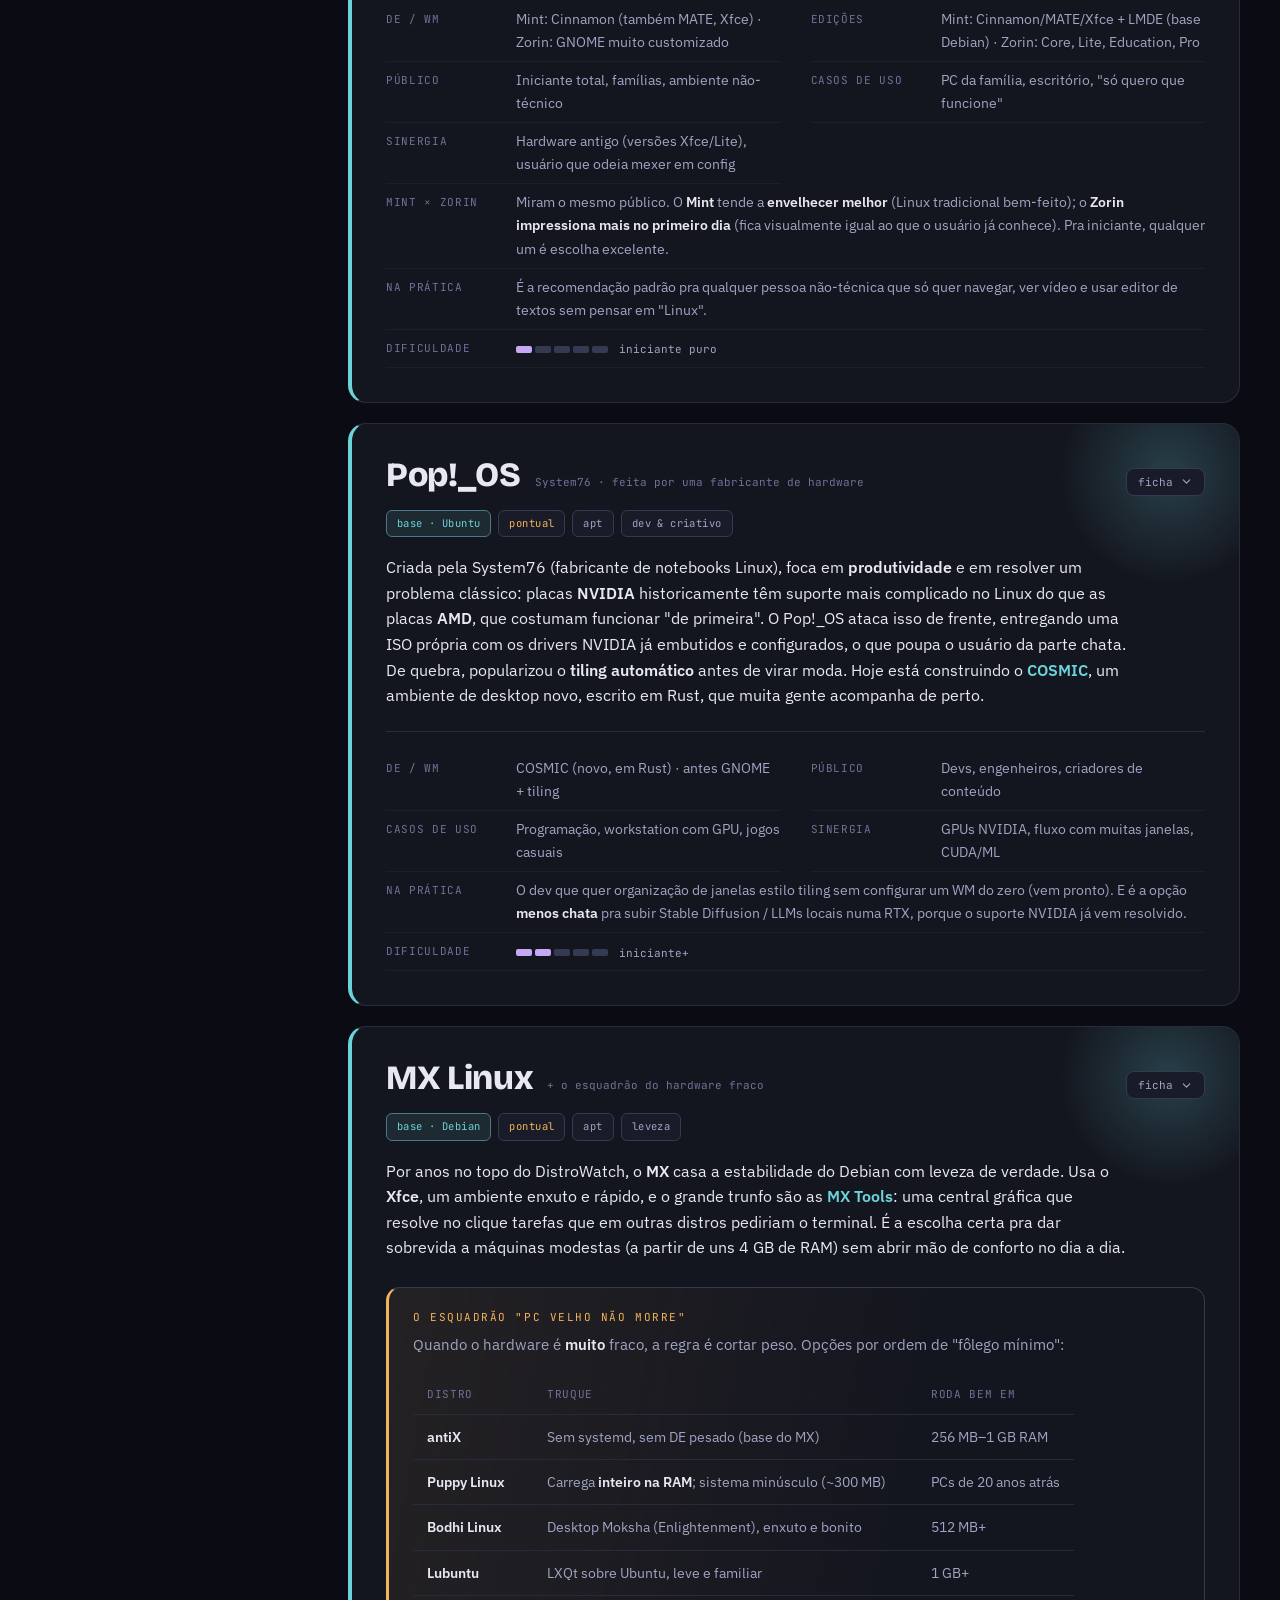
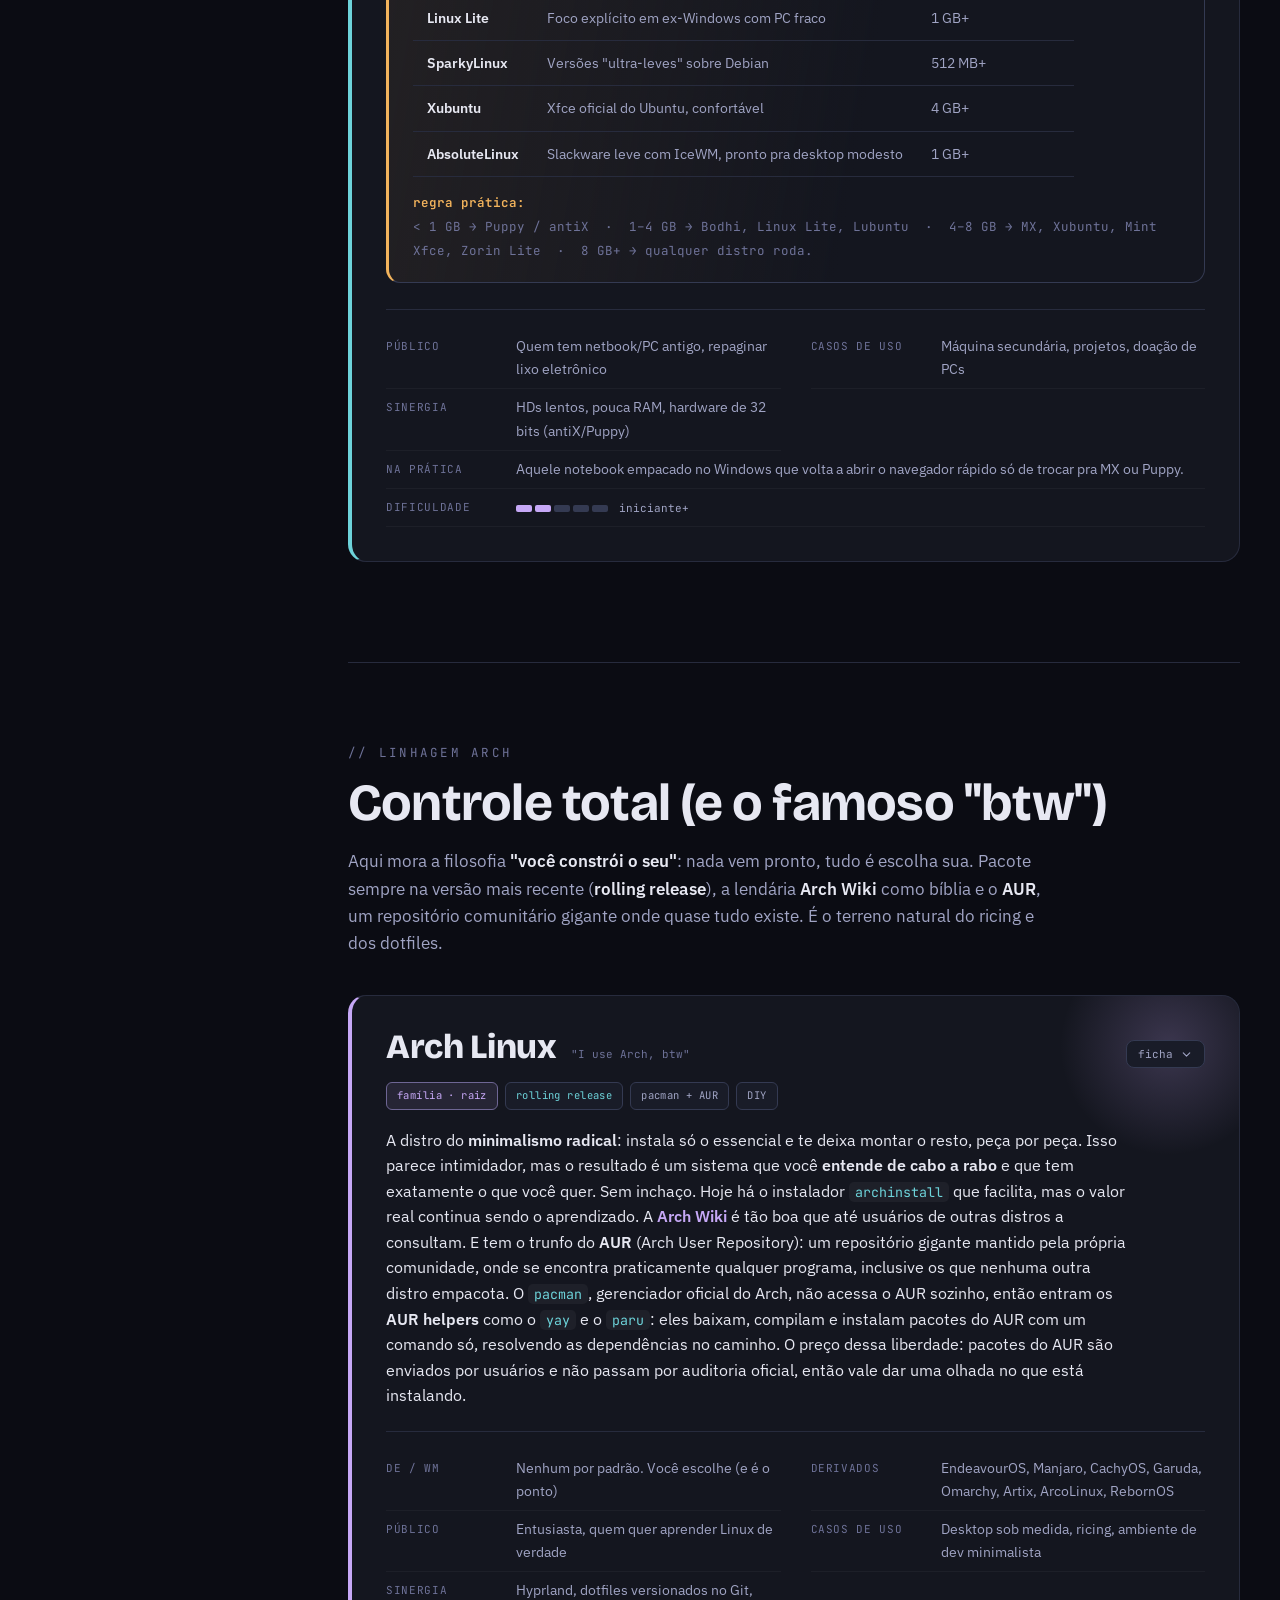
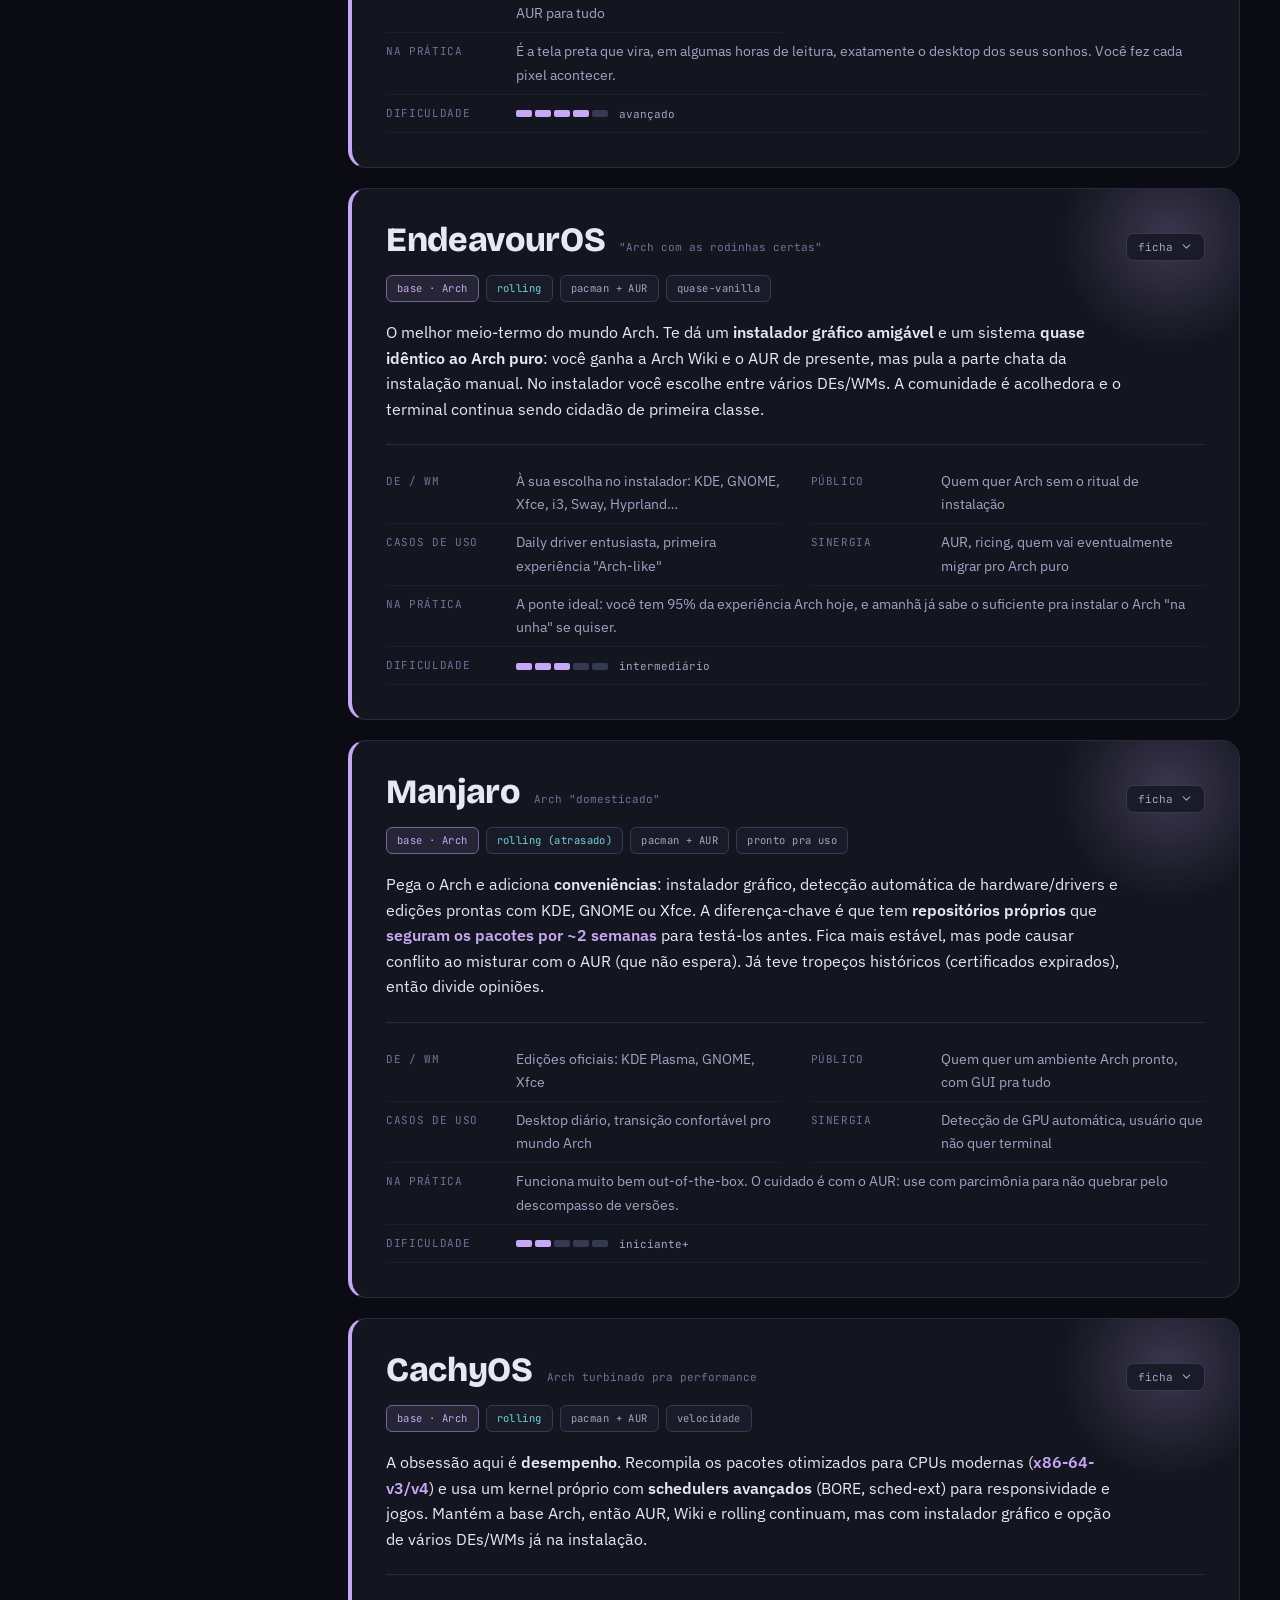
==== commit 64a56f78: "enriquecimento de conteúdo" ====
--- a/index.html
+++ b/index.html
@@ -23,7 +23,7 @@
   <div class="eyebrow">manual de campo</div>
   <h1 class="title">Atlas <span class="grad">Linux</span></h1>
   <p class="subtitle">O mapa do ecossistema: das bases milenares aos compositores Wayland mais brilhantes em 'r/unixporn'.</p>
-  <p class="lede">Um guia honesto, organizado por famílias, para entender o ecossistema Linux. Cada distro tem uma ficha completa com público-alvo, casos de uso e exemplos práticos. Se você está chegando agora, comece pelos <b>Fundamentos</b> e depois siga a árvore genealógica; se já manja, pule direto pra distro que te interessa. No final, um <b>guia de decisão</b> ajuda a escolher a distro certa para cada perfil.</p>
+  <p class="lede">Um guia honesto, organizado por famílias, para entender o ecossistema Linux. Cada distro tem uma ficha completa com público-alvo, casos de uso e exemplos práticos. Se você está chegando agora, comece pelos <b>Fundamentos</b> e depois siga a árvore genealógica; se já entende, pule direto pra distro que te interessa. No final, um <b>guia de decisão</b> ajuda a escolher a distro certa para cada perfil.</p>
 </header>
 </div>
 
@@ -83,7 +83,7 @@
   <div class="sec-head">
     <div class="sec-idx">// o vocabulário mínimo</div>
     <h2 class="sec-title">Fundamentos</h2>
-    <p class="sec-intro">Antes de comparar distros, sete peças. Toda distro é uma <b>combinação dessas peças</b> com escolhas e enfeites diferentes por cima. Entenda isso e o resto vira só "qual sabor".</p>
+    <p class="sec-intro">Antes de comparar distros, sete peças. Toda distro é uma <b>combinação dessas peças</b> com escolhas e enfeites diferentes por cima. Entenda isso e o resto vira só "qual flavor".</p>
   </div>
 
   <div class="callout">
@@ -155,7 +155,7 @@
   </div>
 
   <h3 class="subhead"><span class="mk">#</span> Onde os programas moram</h3>
-  <p class="sec-intro" style="margin-top:0">Cada família tem seu gerenciador. A boa notícia: hoje os formatos <b>universais</b> rodam em qualquer distro, por isso "trocar de distro" hoje quase nunca significa perder software.</p>
+  <p class="sec-intro" style="margin-top:0">Cada família tem seu gerenciador. A boa notícia é que, atualmente, os formatos <b>universais</b> rodam em qualquer distro, por isso "trocar de distro" hoje quase nunca significa perder software.</p>
   <table class="cmp">
     <tr><th>Família</th><th>Gerenciador</th><th>Comando típico</th><th>Formato</th></tr>
     <tr><td><b>Debian / Ubuntu</b></td><td>apt</td><td><code>apt install firefox</code></td><td>.deb</td></tr>
@@ -290,7 +290,7 @@
     <tr><th>Termo</th><th>O que significa</th><th>Pra quem</th></tr>
     <tr><td><b>Lançamento pontual</b> (fixo)</td><td>Versões "congeladas" (ex.: Ubuntu 24.04). Você pula de uma versão pra outra de tempos em tempos. Previsível e estável.</td><td>Quem quer paz</td></tr>
     <tr><td><b>Rolling release</b></td><td>Atualização contínua, sem "versões". Sempre o software mais novo, em troca de um pouco mais de atenção.</td><td>Entusiasta</td></tr>
-    <tr><td><b>Bleeding edge</b></td><td>"No fio da navalha": o mais novo possível, às vezes antes de estar 100% testado. Mais novidade, mais risco.</td><td>Quem gosta de viver perigosamente</td></tr>
+    <tr><td><b>Bleeding edge</b></td><td>"No fio da navalha": o mais novo possível, às vezes antes de estar 100% testado. Mais novidade, mais risco.</td><td>Usuários avançados/com experiência</td></tr>
     <tr><td><b>LTS</b></td><td>Long Term Support. Uma versão pontual com suporte estendido (tipo 5 anos). Pra ficar parado em paz.</td><td>Empresas, servidores</td></tr>
     <tr><td><b>Imutável / atômica</b></td><td>O sistema-base é somente-leitura e atualiza como um bloco único, que pode ser revertido inteiro. Quase impossível de quebrar.</td><td>Quem quer manutenção zero</td></tr>
   </table>
@@ -369,7 +369,7 @@
   <article id="ubuntu" class="distro" style="--c:var(--fam-debian)"><div class="glow"></div>
     <div class="d-head"><span class="d-name">Ubuntu</span><span class="d-tag">Canonical · o "Linux que todo mundo conhece"</span></div>
     <div class="badges"><span class="badge fam">base · Debian</span><span class="badge fixo">LTS a cada 2 anos</span><span class="badge">apt + Snap</span><span class="badge">empresa</span></div>
-    <p class="d-desc">Pegou o Debian e o deixou <b>amigável e polido</b>, virando porta de entrada de milhões. Tem ciclo previsível: versões <span class="hl">LTS</span> (suporte de 5 anos) para quem quer sossego, e lançamentos a cada 6 meses para quem quer o mais novo. É o alvo nº1 de tutoriais e softwares comerciais: se um app suporta Linux, quase sempre suporta Ubuntu. Controverso pelo formato <b>Snap</b>, que divide opiniões.</p>
+    <p class="d-desc">Pegou o Debian e o deixou <b>amigável e polido</b>, virando porta de entrada de milhões. Tem ciclo previsível: versões <span class="hl">LTS</span> (suporte de 5 anos) para quem quer sossego, e lançamentos a cada 6 meses para quem quer o mais novo. É o alvo nº1 de tutoriais e softwares comerciais: se um app suporta Linux, quase sempre suporta Ubuntu.</p>
     <div class="ficha">
       <div class="frow"><span class="k">DE / WM</span><span class="v">GNOME (bem customizado pela Canonical)</span></div>
       <div class="frow"><span class="k">flavors</span><span class="v">Kubuntu (KDE), Xubuntu (Xfce), Lubuntu (LXQt), Ubuntu MATE, Budgie, Studio</span></div>
@@ -385,7 +385,7 @@
   <article id="mint-zorin" class="distro" style="--c:var(--fam-debian)"><div class="glow"></div>
     <div class="d-head"><span class="d-name">Linux Mint &amp; Zorin OS</span><span class="d-tag">os "ex-Windows que dão certo"</span></div>
     <div class="badges"><span class="badge fam">base · Ubuntu</span><span class="badge fixo">pontual</span><span class="badge">apt</span><span class="badge">foco em conforto</span></div>
-    <p class="d-desc">Agrupei porque têm a <b>mesma missão</b>: receber quem vem do Windows sem susto. O <span class="hl">Mint</span> é o queridinho do iniciante, com interface <b>Cinnamon</b> familiar (menu, barra embaixo), atualizações sem dramas e by default <b>sem Snap</b>. O <span class="hl">Zorin</span> vai além no visual: tem um painel "Zorin Appearance" que reorganiza o desktop pra imitar Windows 11, macOS ou ChromeOS. Ideal pra empresa migrar funcionários sem treinamento.</p>
+    <p class="d-desc">Agrupei porque têm a <b>mesma missão</b>: receber quem vem do Windows sem susto. O <span class="hl">Mint</span> é o queridinho do iniciante, com interface <b>Cinnamon</b> familiar (menu, barra embaixo), atualizações sem dramas e by default <b>sem Snap</b>. O <span class="hl">Zorin</span> vai além no visual: tem um painel "Zorin Appearance" que reorganiza o desktop pra imitar Windows 11, macOS ou ChromeOS.</p>
     <div class="ficha">
       <div class="frow"><span class="k">DE / WM</span><span class="v">Mint: Cinnamon (também MATE, Xfce) · Zorin: GNOME muito customizado</span></div>
       <div class="frow"><span class="k">edições</span><span class="v">Mint: Cinnamon/MATE/Xfce + LMDE (base Debian) · Zorin: Core, Lite, Education, Pro</span></div>
@@ -488,7 +488,7 @@
     <p class="d-desc">Pega o Arch e adiciona <b>conveniências</b>: instalador gráfico, detecção automática de hardware/drivers e edições prontas com KDE, GNOME ou Xfce. A diferença-chave é que tem <b>repositórios próprios</b> que <span class="hl">seguram os pacotes por ~2 semanas</span> para testá-los antes. Fica mais estável, mas pode causar conflito ao misturar com o AUR (que não espera). Já teve tropeços históricos (certificados expirados), então divide opiniões.</p>
     <div class="ficha">
       <div class="frow"><span class="k">DE / WM</span><span class="v">Edições oficiais: KDE Plasma, GNOME, Xfce</span></div>
-      <div class="frow"><span class="k">público</span><span class="v">Quem quer "sabor Arch" pronto, com GUI pra tudo</span></div>
+      <div class="frow"><span class="k">público</span><span class="v">Quem quer um ambiente Arch pronto, com GUI pra tudo</span></div>
       <div class="frow"><span class="k">casos de uso</span><span class="v">Desktop diário, transição confortável pro mundo Arch</span></div>
       <div class="frow"><span class="k">sinergia</span><span class="v">Detecção de GPU automática, usuário que não quer terminal</span></div>
       <div class="frow wide"><span class="k">na prática</span><span class="v">Funciona muito bem out-of-the-box. O cuidado é com o AUR: use com parcimônia para não quebrar pelo descompasso de versões.</span></div>
@@ -514,7 +514,7 @@
   <article id="garuda" class="distro" style="--c:var(--fam-arch)"><div class="glow"></div>
     <div class="d-head"><span class="d-name">Garuda Linux</span><span class="d-tag">Arch "vitrine de gamer"</span></div>
     <div class="badges"><span class="badge fam">base · Arch</span><span class="badge rolling">rolling</span><span class="badge">pacman + AUR</span><span class="badge">visual + gaming</span></div>
-    <p class="d-desc">É o Arch que entra na sala fazendo barulho: visual <b>exuberante</b> (o tema Dragonized do KDE é marcante), tweaks de performance, <b>zram</b> e, talvez o mais importante, <span class="hl">Btrfs com snapshots automáticos</span>. Se um update quebrar, você volta no tempo em segundos. Vem com utilitários gráficos (Garuda Assistant) que centralizam manutenção. Lindo, mas mais "pesado" que outros Arch.</p>
+    <p class="d-desc">É o Arch que entra na sala fazendo barulho: visual <b>exuberante</b> (o tema Dragonized do KDE é marcante), tweaks de performance, <b>zram</b> e, talvez o mais importante, <span class="hl">Btrfs com snapshots automáticos</span>, o que significa que se um update quebrar, você pode "voltar no tempo" em segundos para uma versão estável do seu ambiente. Vem com utilitários gráficos (Garuda Assistant) que centralizam manutenção. Lindo, mas mais "pesado" que outros Arch.</p>
     <div class="ficha">
       <div class="frow"><span class="k">DE / WM</span><span class="v">KDE Dragonized (carro-chefe), também GNOME, Sway, etc.</span></div>
       <div class="frow"><span class="k">público</span><span class="v">Gamer que quer impacto visual sem montar do zero</span></div>
@@ -627,7 +627,7 @@
   <article id="opensuse" class="distro" style="--c:var(--fam-suse)"><div class="glow"></div>
     <div class="d-head"><span class="d-name">openSUSE</span><span class="d-tag">a europeia robusta · "duas distros em uma"</span></div>
     <div class="badges"><span class="badge fam">família · SUSE</span><span class="badge fixo">Leap</span><span class="badge rolling">Tumbleweed</span><span class="badge">zypper · .rpm</span></div>
-    <p class="d-desc">Subvalorizada, mas excelente. Oferece dois sabores: <span class="hl">Leap</span> (estável, lançamento pontual, perfeito pra servidor) e <span class="hl">Tumbleweed</span> (rolling, mas <b>testado automaticamente pelo openQA</b>, talvez o rolling mais seguro que existe). O grande diferencial é o <b>YaST</b>, um painel de controle gráfico poderosíssimo que configura quase tudo, e o <b>Btrfs com snapper</b> para reverter updates.</p>
+    <p class="d-desc">Subvalorizada, mas excelente. Oferece duas variantes: <span class="hl">Leap</span> (estável, lançamento pontual, perfeito pra servidor) e <span class="hl">Tumbleweed</span> (rolling, mas <b>testado automaticamente pelo openQA</b>, talvez o rolling mais seguro que existe). O grande diferencial é o <b>YaST</b>, um painel de controle gráfico poderosíssimo que configura quase tudo, e o <b>Btrfs com snapper</b> ("viagem no tempo" comentada anteriormente) para reverter updates.</p>
     <div class="ficha">
       <div class="frow"><span class="k">DE / WM</span><span class="v">KDE Plasma ou GNOME (escolha na instalação)</span></div>
       <div class="frow"><span class="k">variantes</span><span class="v">Leap, Tumbleweed; Aeon/Kalpa (atômicas)</span></div>
@@ -835,7 +835,7 @@
       <div class="top"><h4>Niri</h4><span class="pill way">Wayland</span></div>
       <div class="cfg">scrollable tiling · escrito em Rust</div>
       <div class="wmviz"><span style="flex:1"></span><span style="flex:1"></span><span style="flex:1;opacity:.5"></span><span style="flex:1;opacity:.25"></span></div>
-      <p>O <b>paradigma novo</b>: inspirado no PaperWM, em vez de espremer janelas na tela, ele as enfileira em colunas numa fita horizontal infinita por onde você rola. Abrir uma janela nova <b>nunca redimensiona as outras</b>. Resolve a dor do tiling tradicional em telas pequenas e brilha em ultrawides/multi-monitor. Escrito em Rust, estável como daily driver, e com XWayland integrado via xwayland-satellite nas versões recentes. Ganhou tração rápido e virou um dos queridinhos do momento.</p>
+      <p>O <b>paradigma novo</b>: inspirado no PaperWM, em vez de espremer janelas na tela, ele as enfileira em colunas numa fita horizontal infinita por onde você rola. Abrir uma janela nova <b>nunca redimensiona as outras</b>. Resolve a dor do tiling tradicional em telas pequenas e brilha em ultrawides e multi-monitor. Escrito em Rust e estável como daily driver, ele roda bem até os programas mais antigos: os que ainda usam o X11 (o sistema gráfico da geração anterior ao Wayland) funcionam normalmente através de um complemento chamado xwayland-satellite. Ganhou tração rápido e virou um dos queridinhos do momento.</p>
     </div>
     <div class="wm">
       <div class="top"><h4>Sway</h4><span class="pill way">Wayland</span></div>
@@ -979,10 +979,6 @@
 <footer class="wrap">
   <div class="big">Fim do mapa. Mas não da exploração.</div>
   <p>Este documento é um <b>retrato do momento atual</b>: o ecossistema Linux se move rápido (sobretudo a cena Wayland/Quickshell). Trate-o como dotfiles, um artefato vivo, pra revisar e versionar quando algo mudar.</p>
-<<<<<<< HEAD
-  <p style="margin-top:18px;color:var(--faint)">// cores = famílias · dificuldade = 1–5 blocos<br>// "a melhor distro é a que some do caminho e te deixa fazer seu trabalho"</p>
-=======
->>>>>>> 8b91613 (limpeza de conteúdo e layout)
   <p style="margin-top:14px"><b>Atlas Linux</b> é um projeto open-source. Contribuições, correções e traduções são bem-vindas.</p>
 </footer>
 
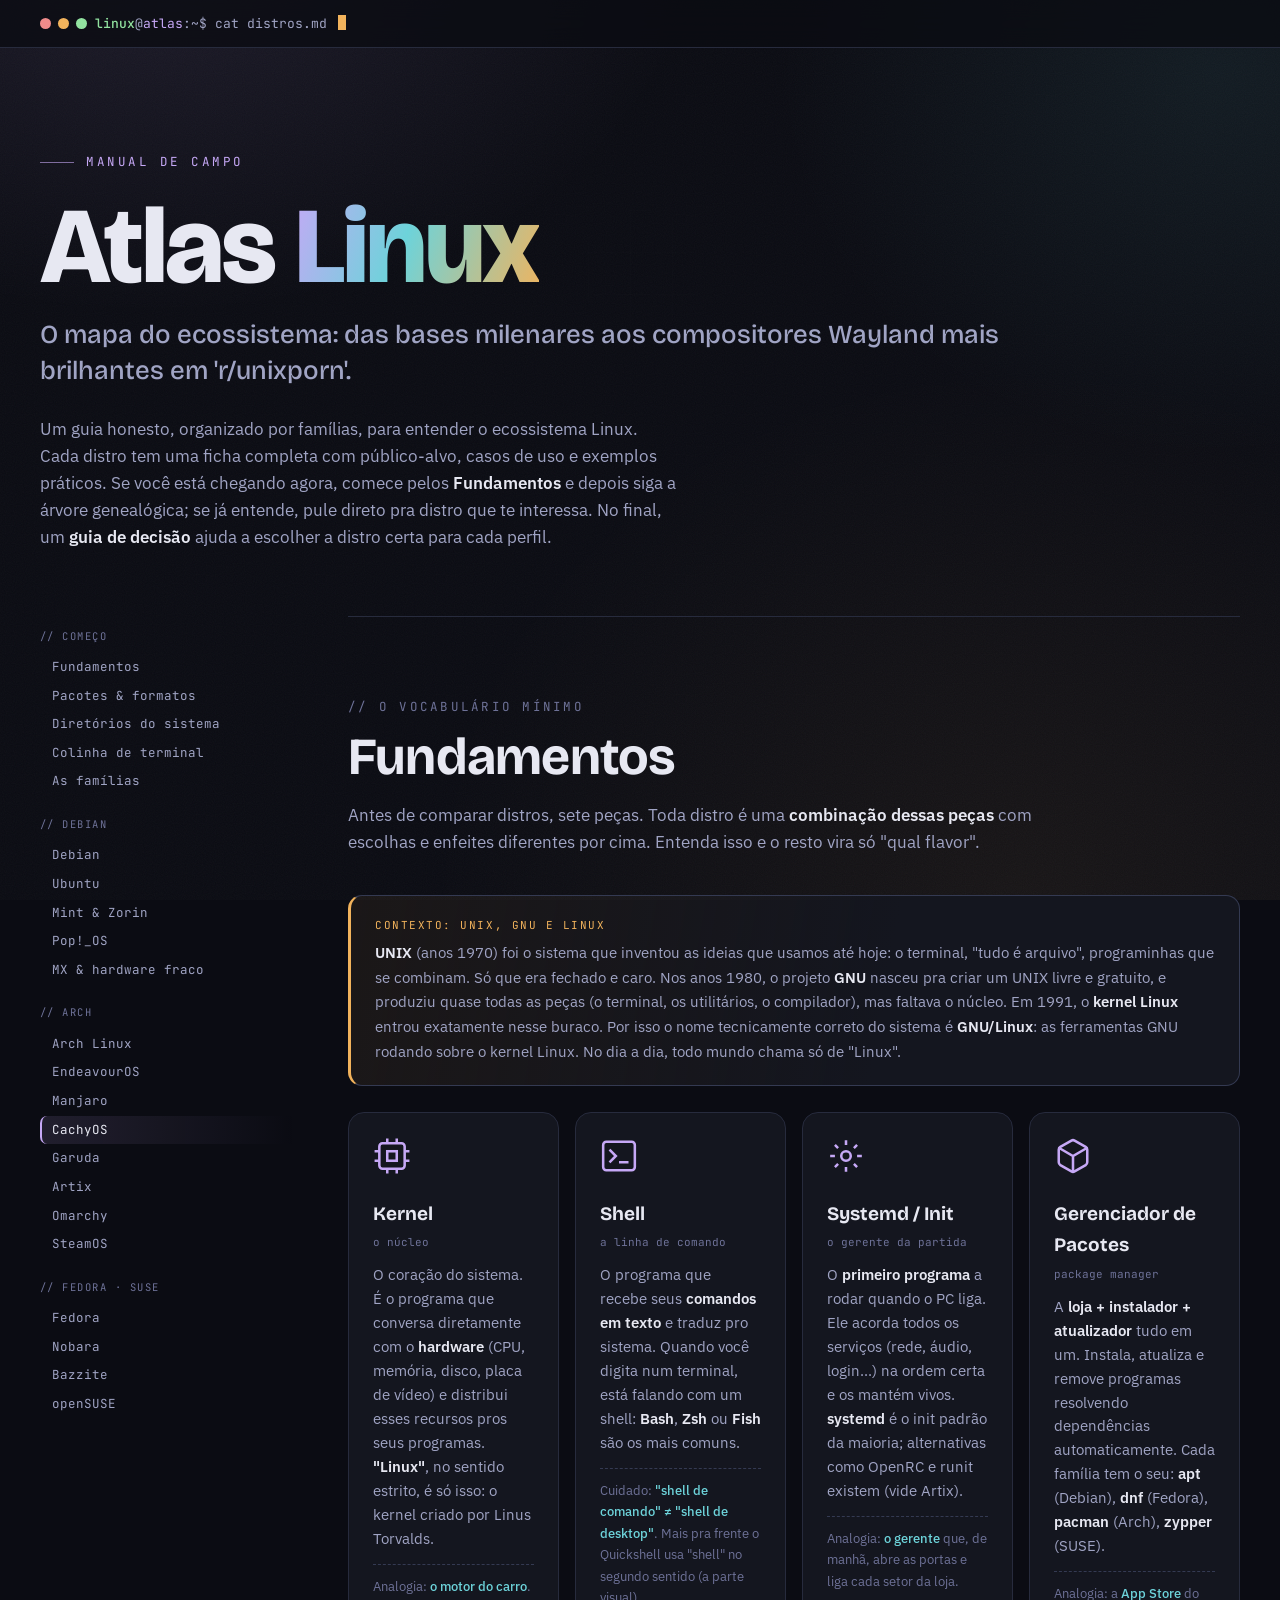
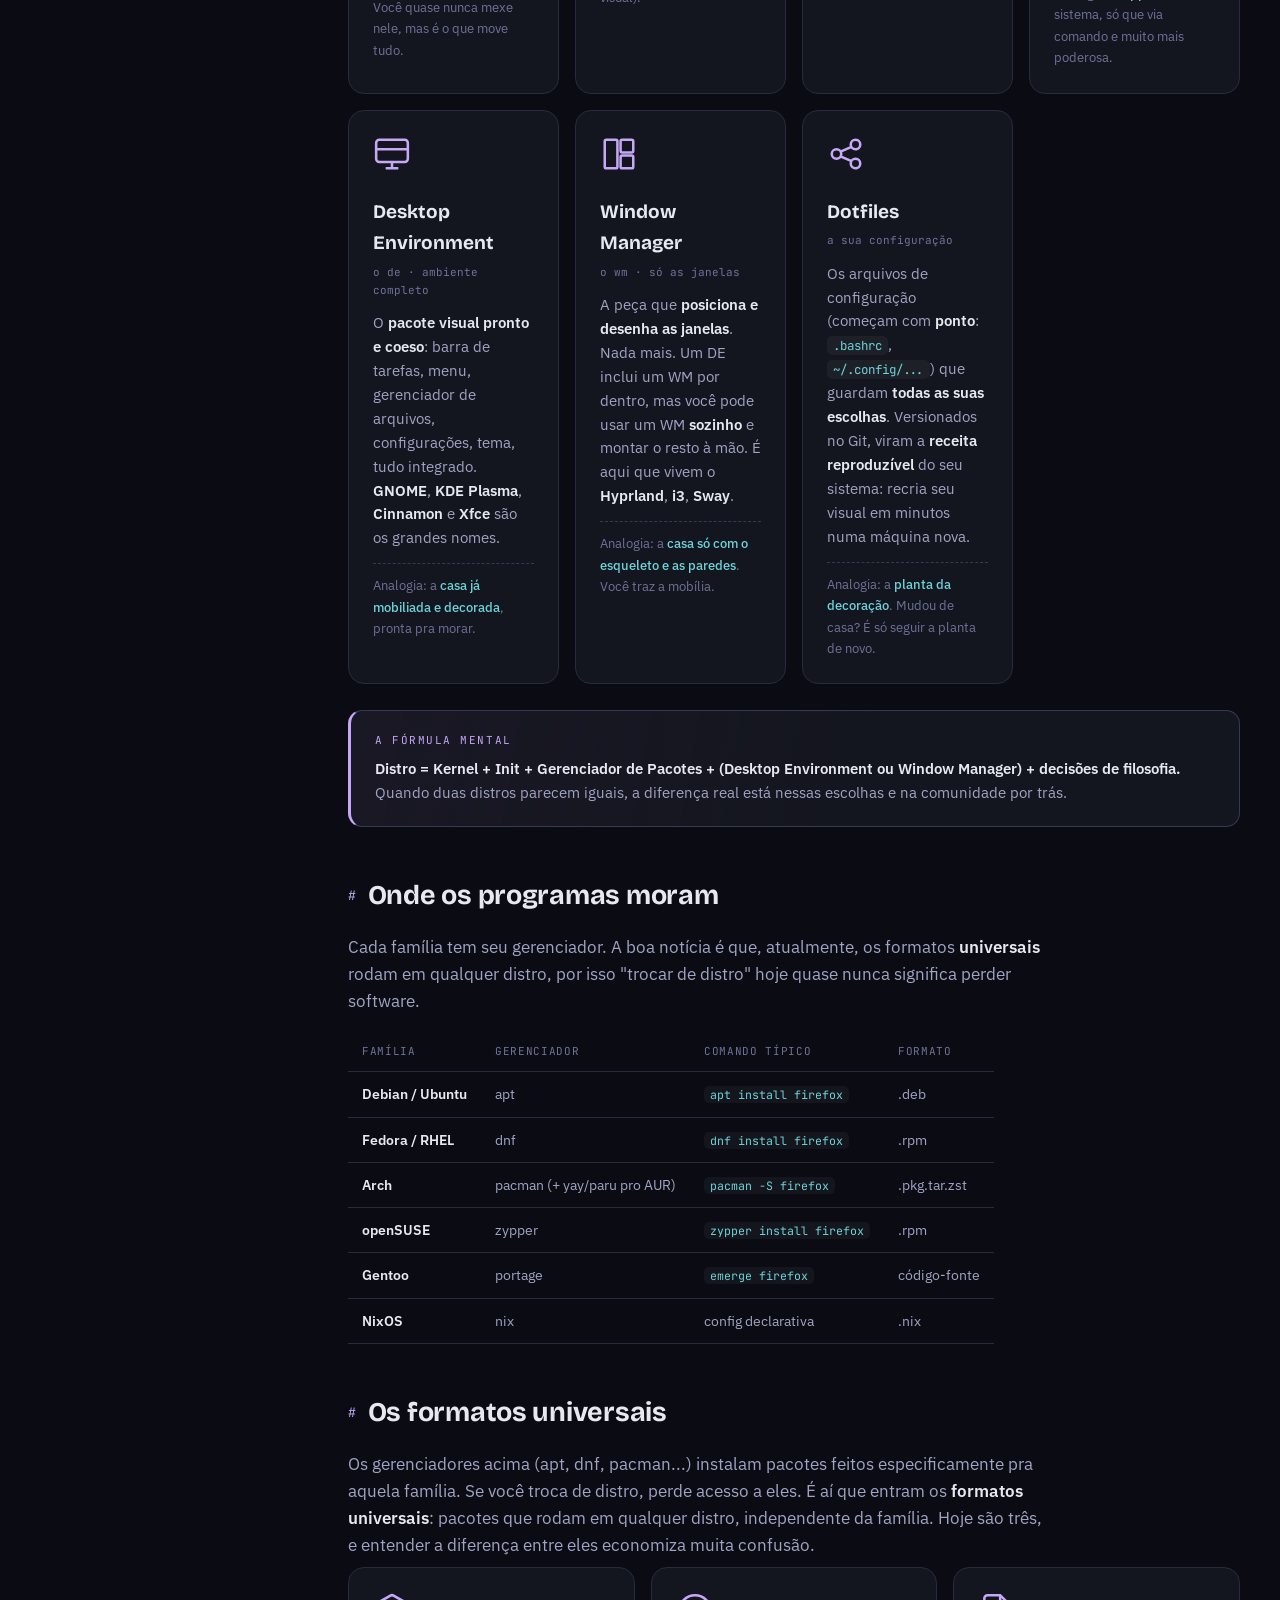
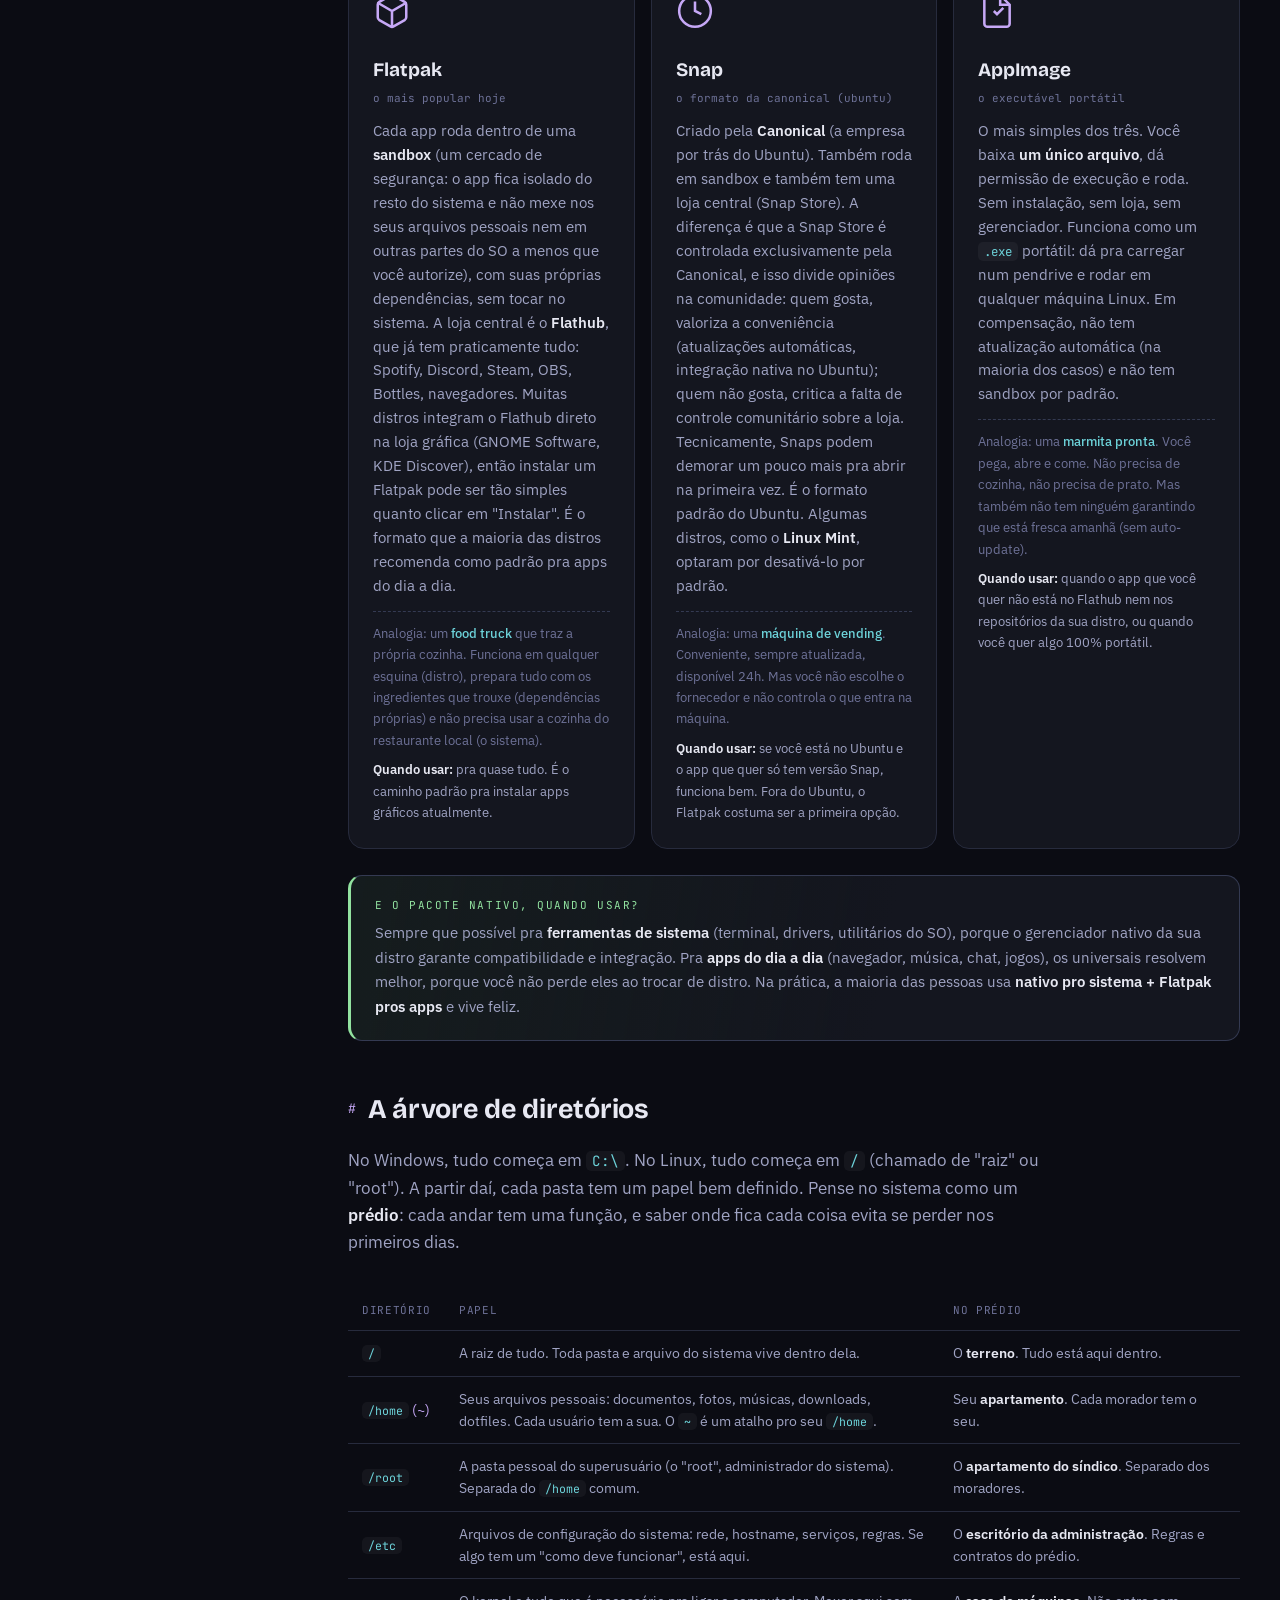
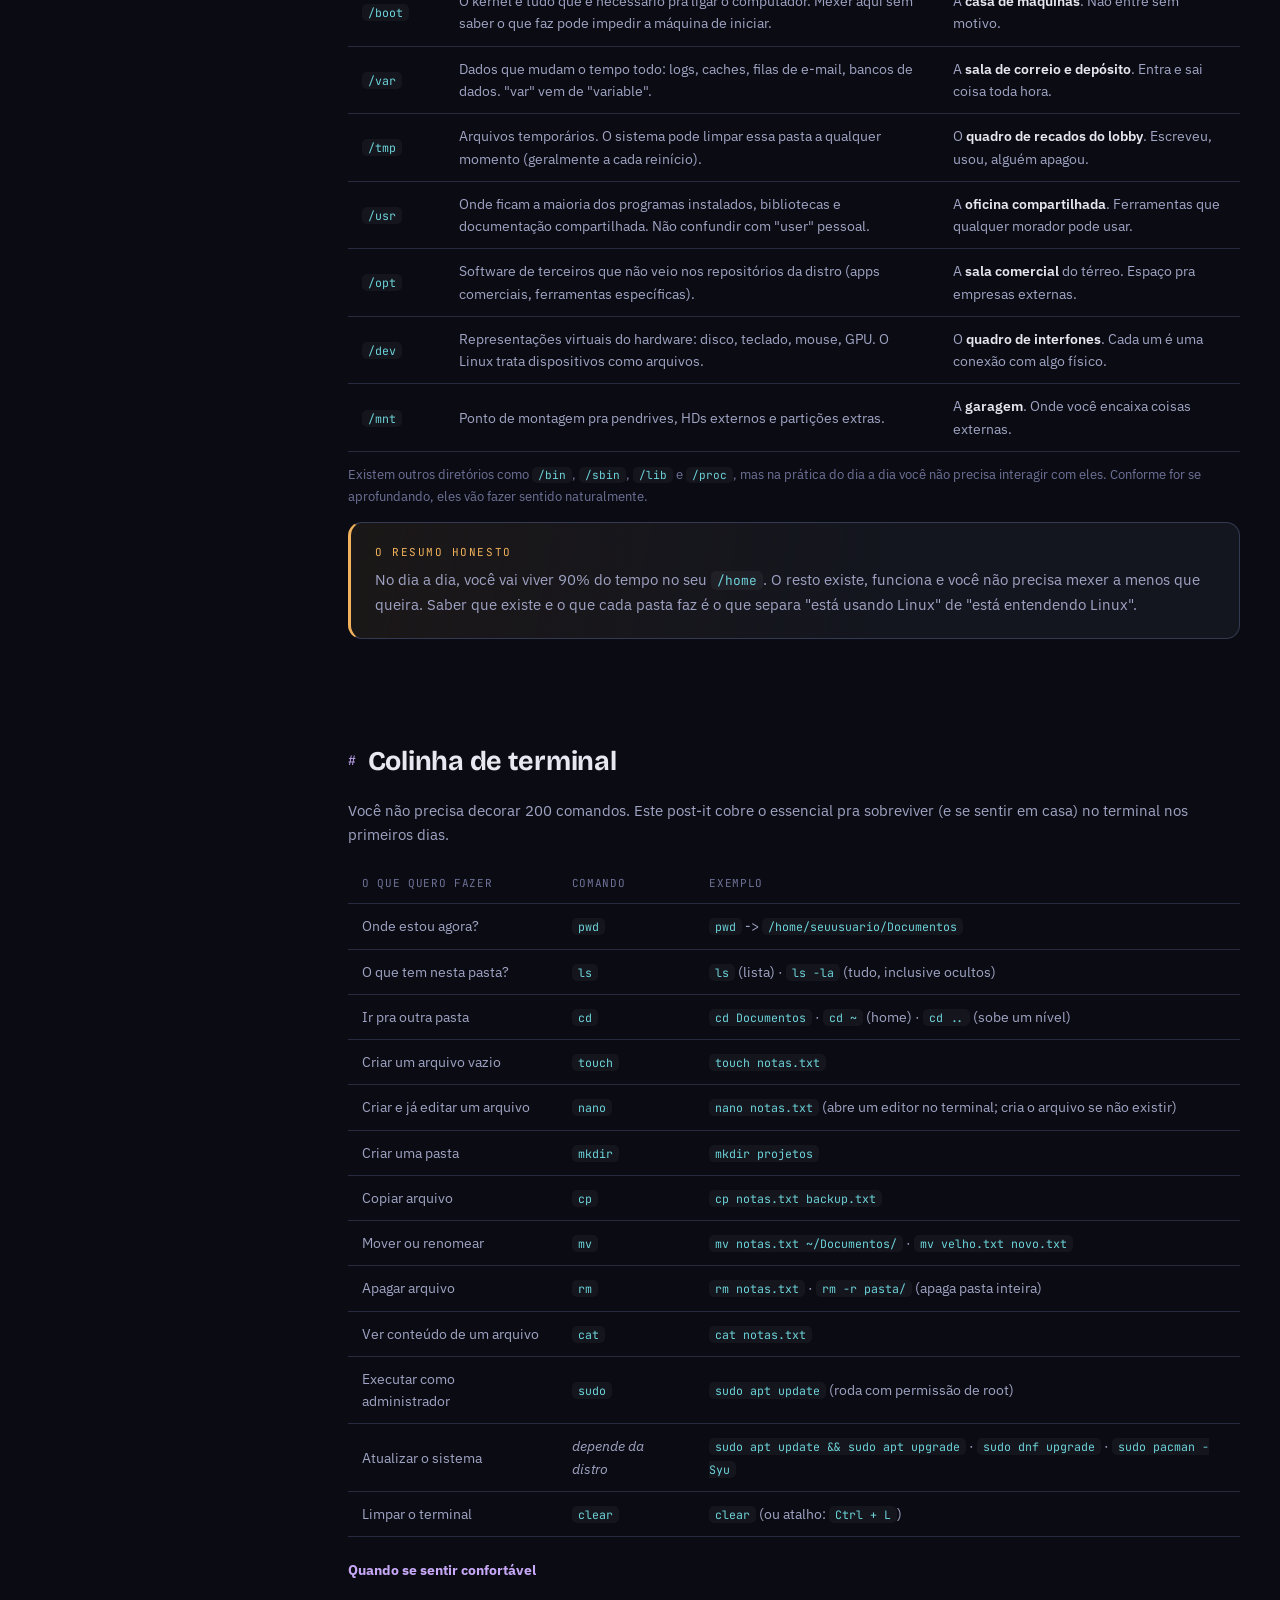
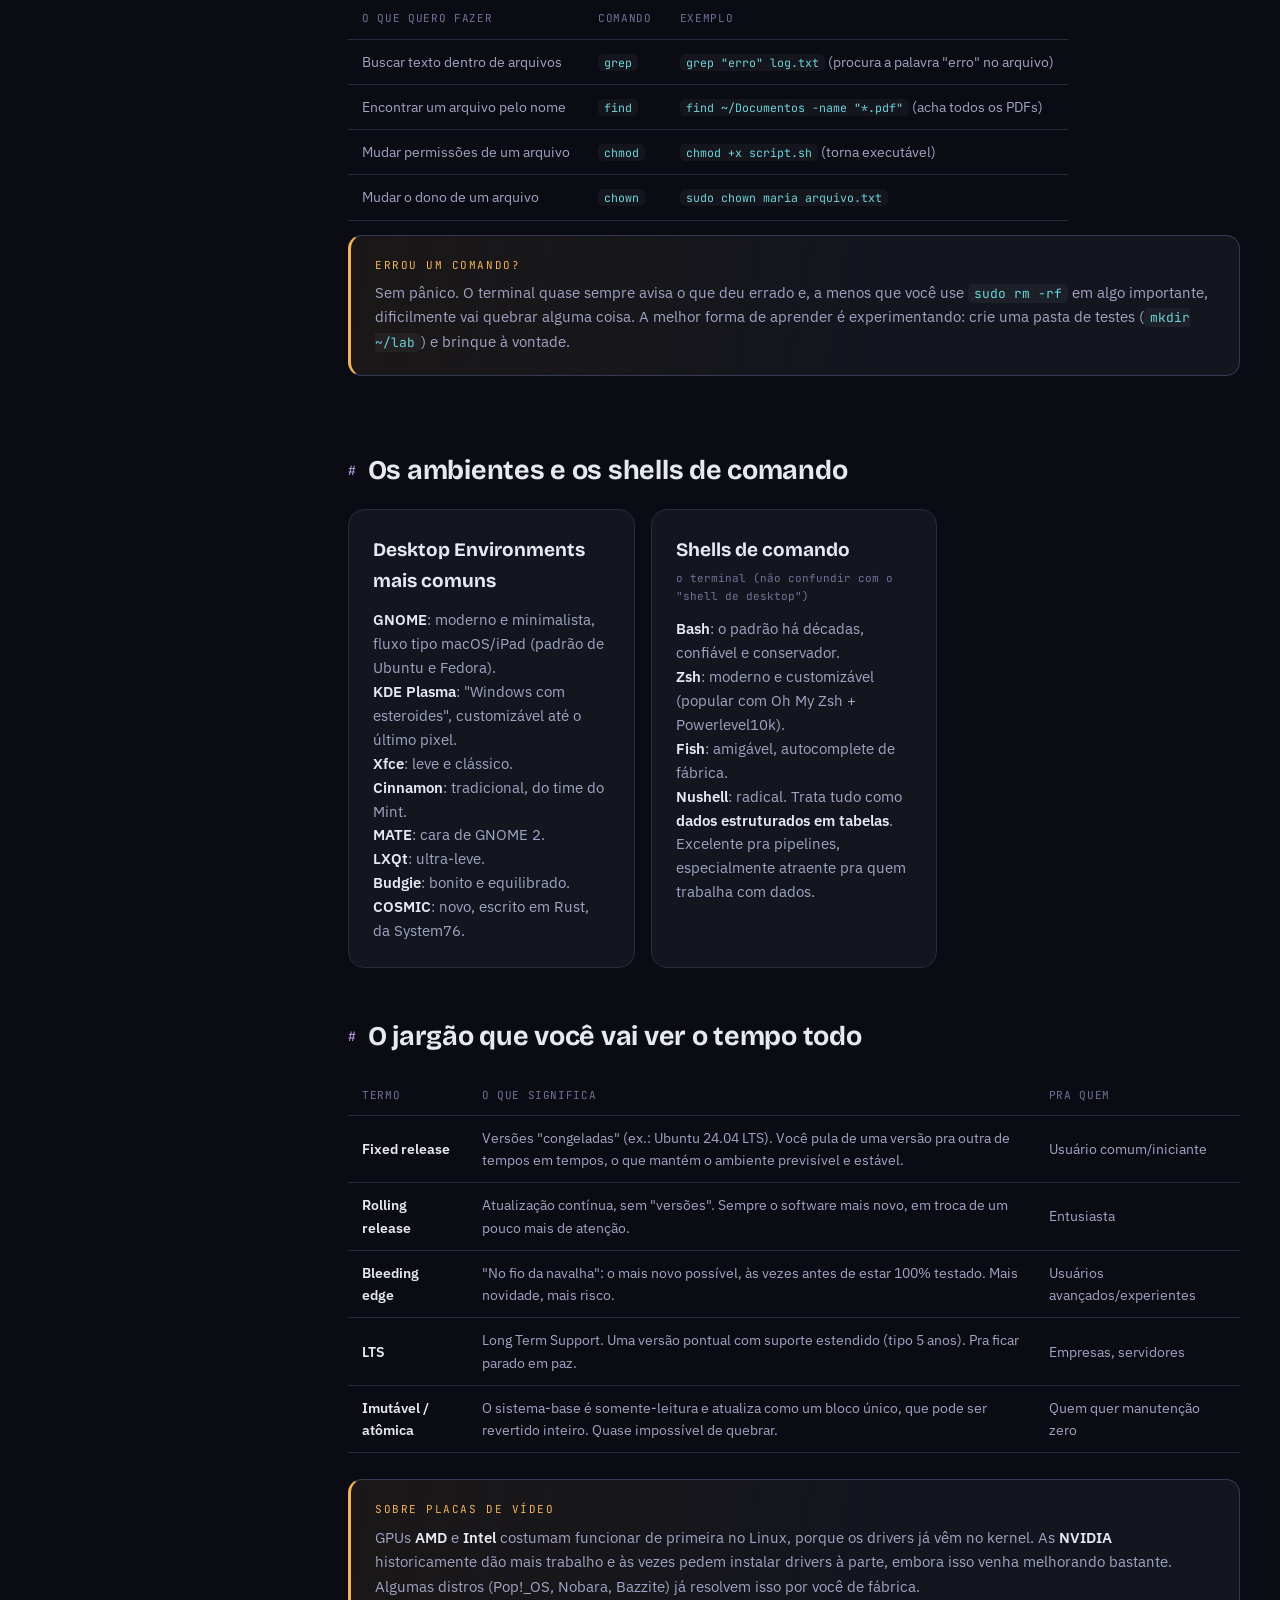
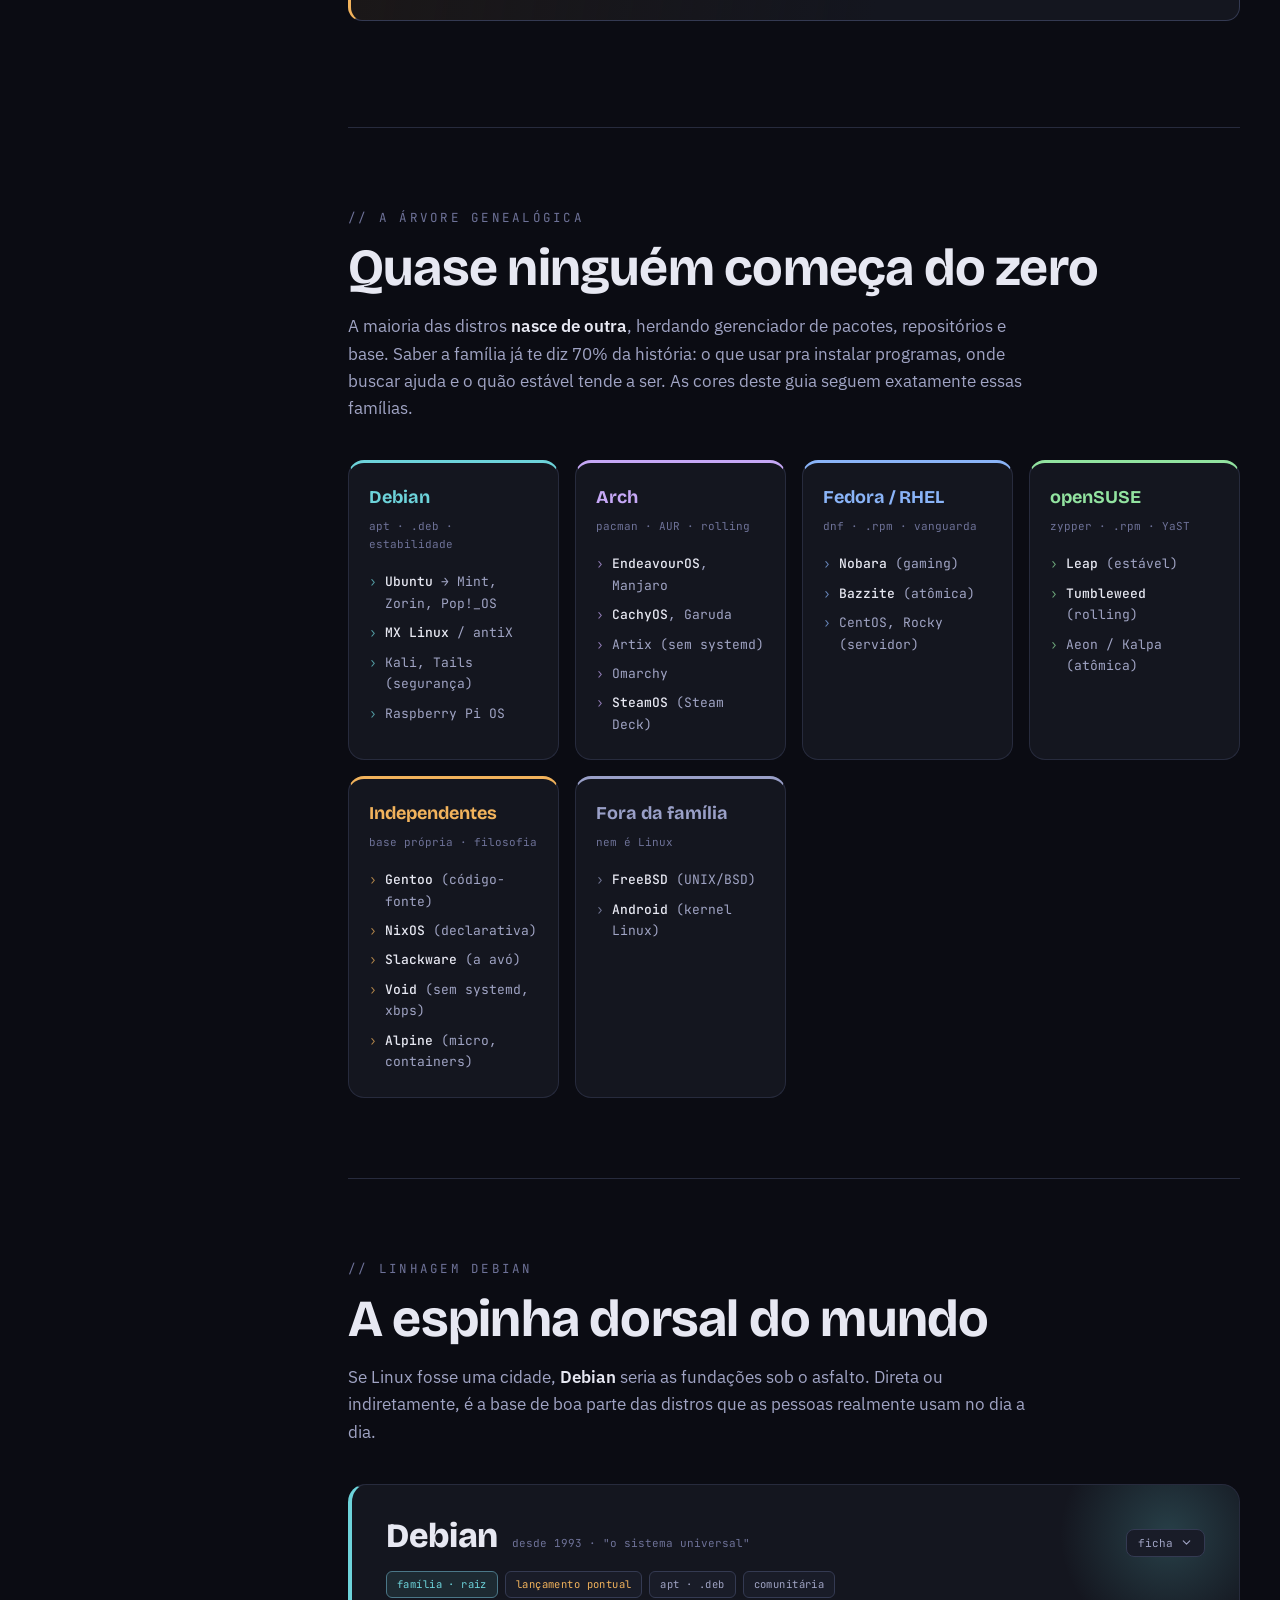
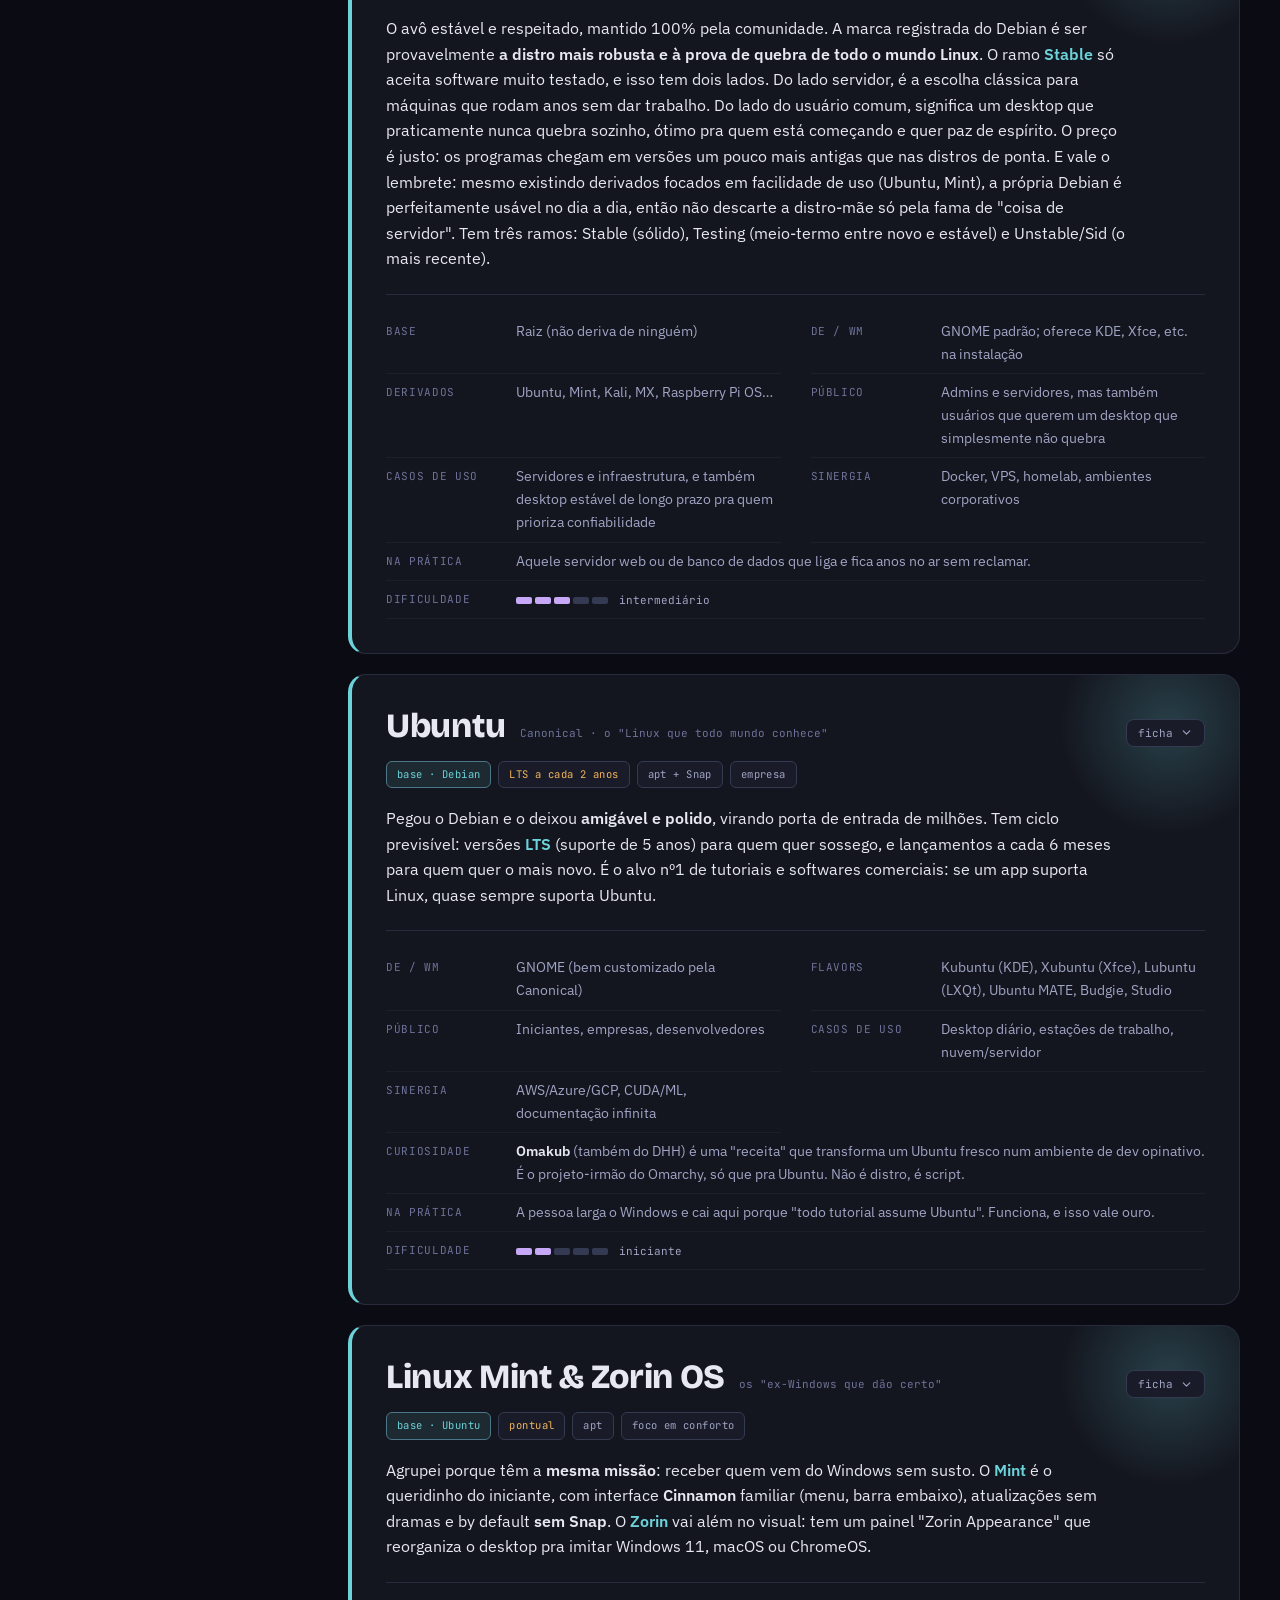
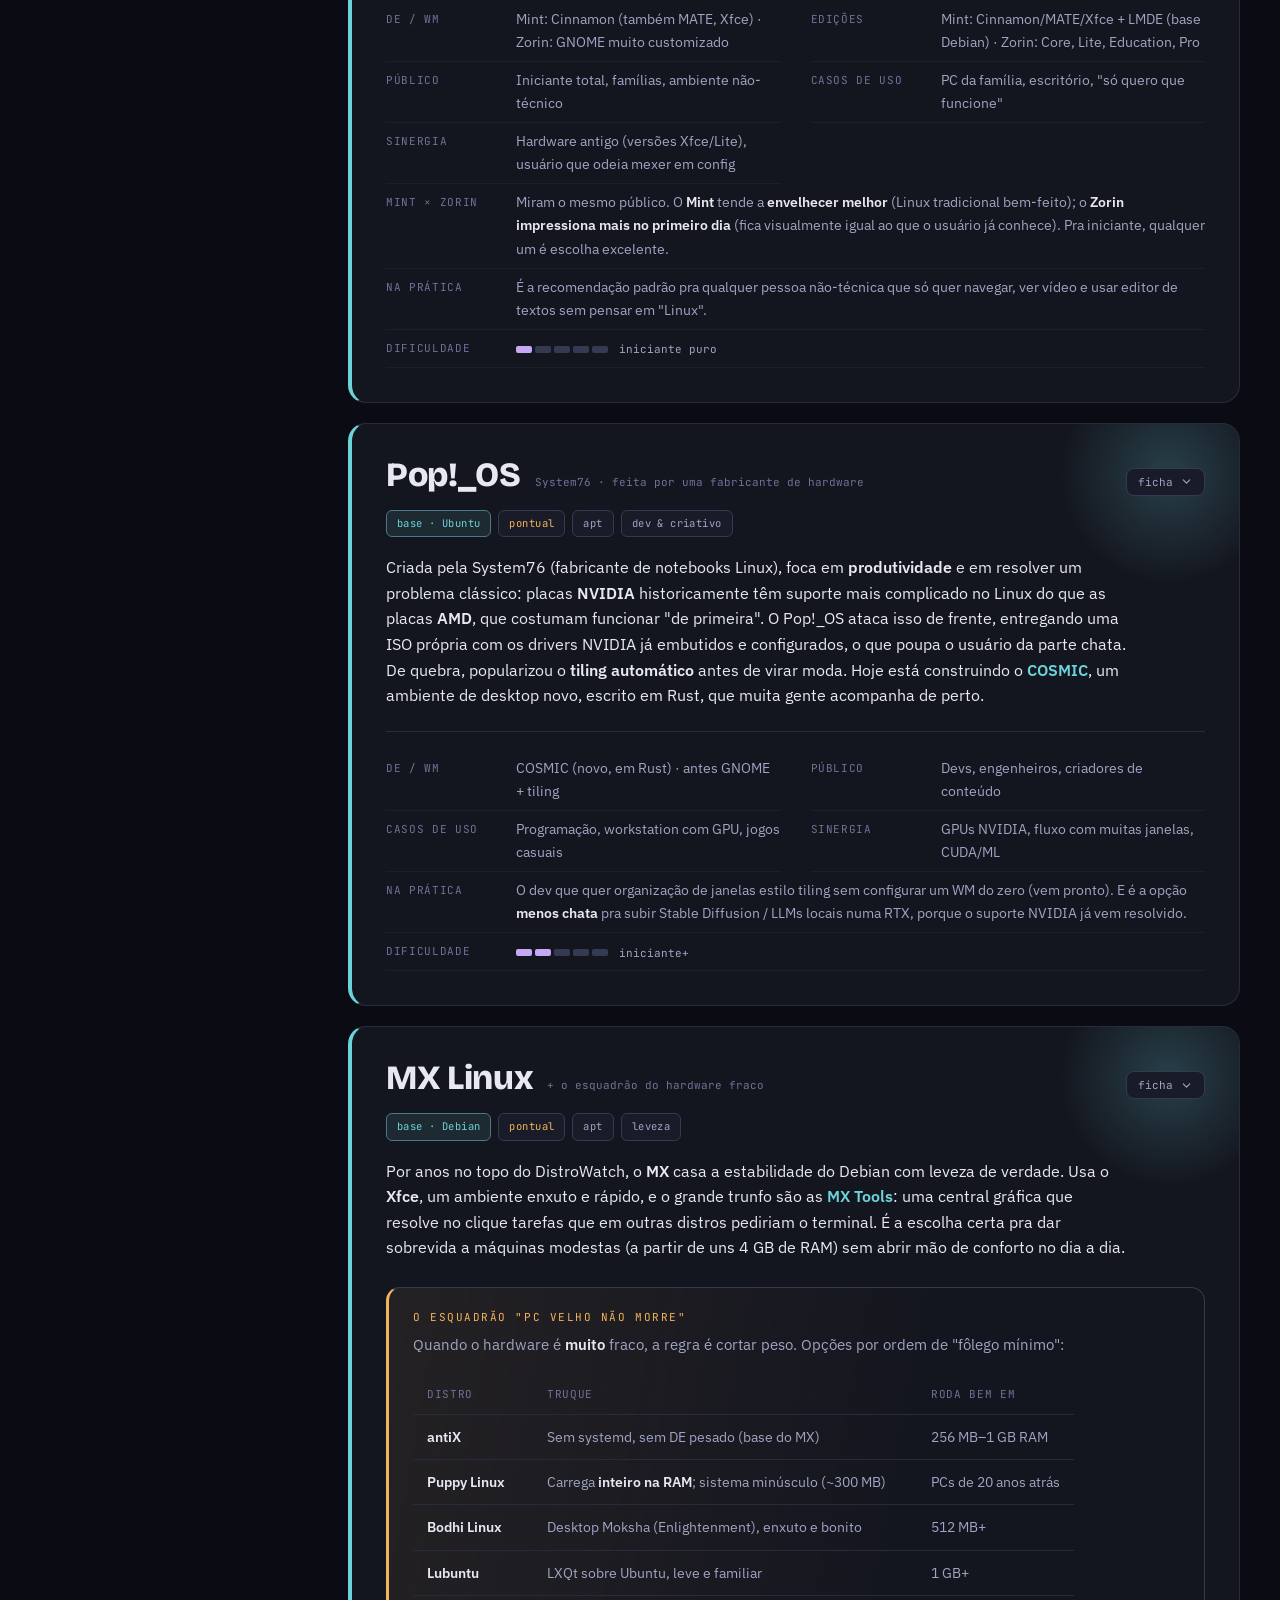
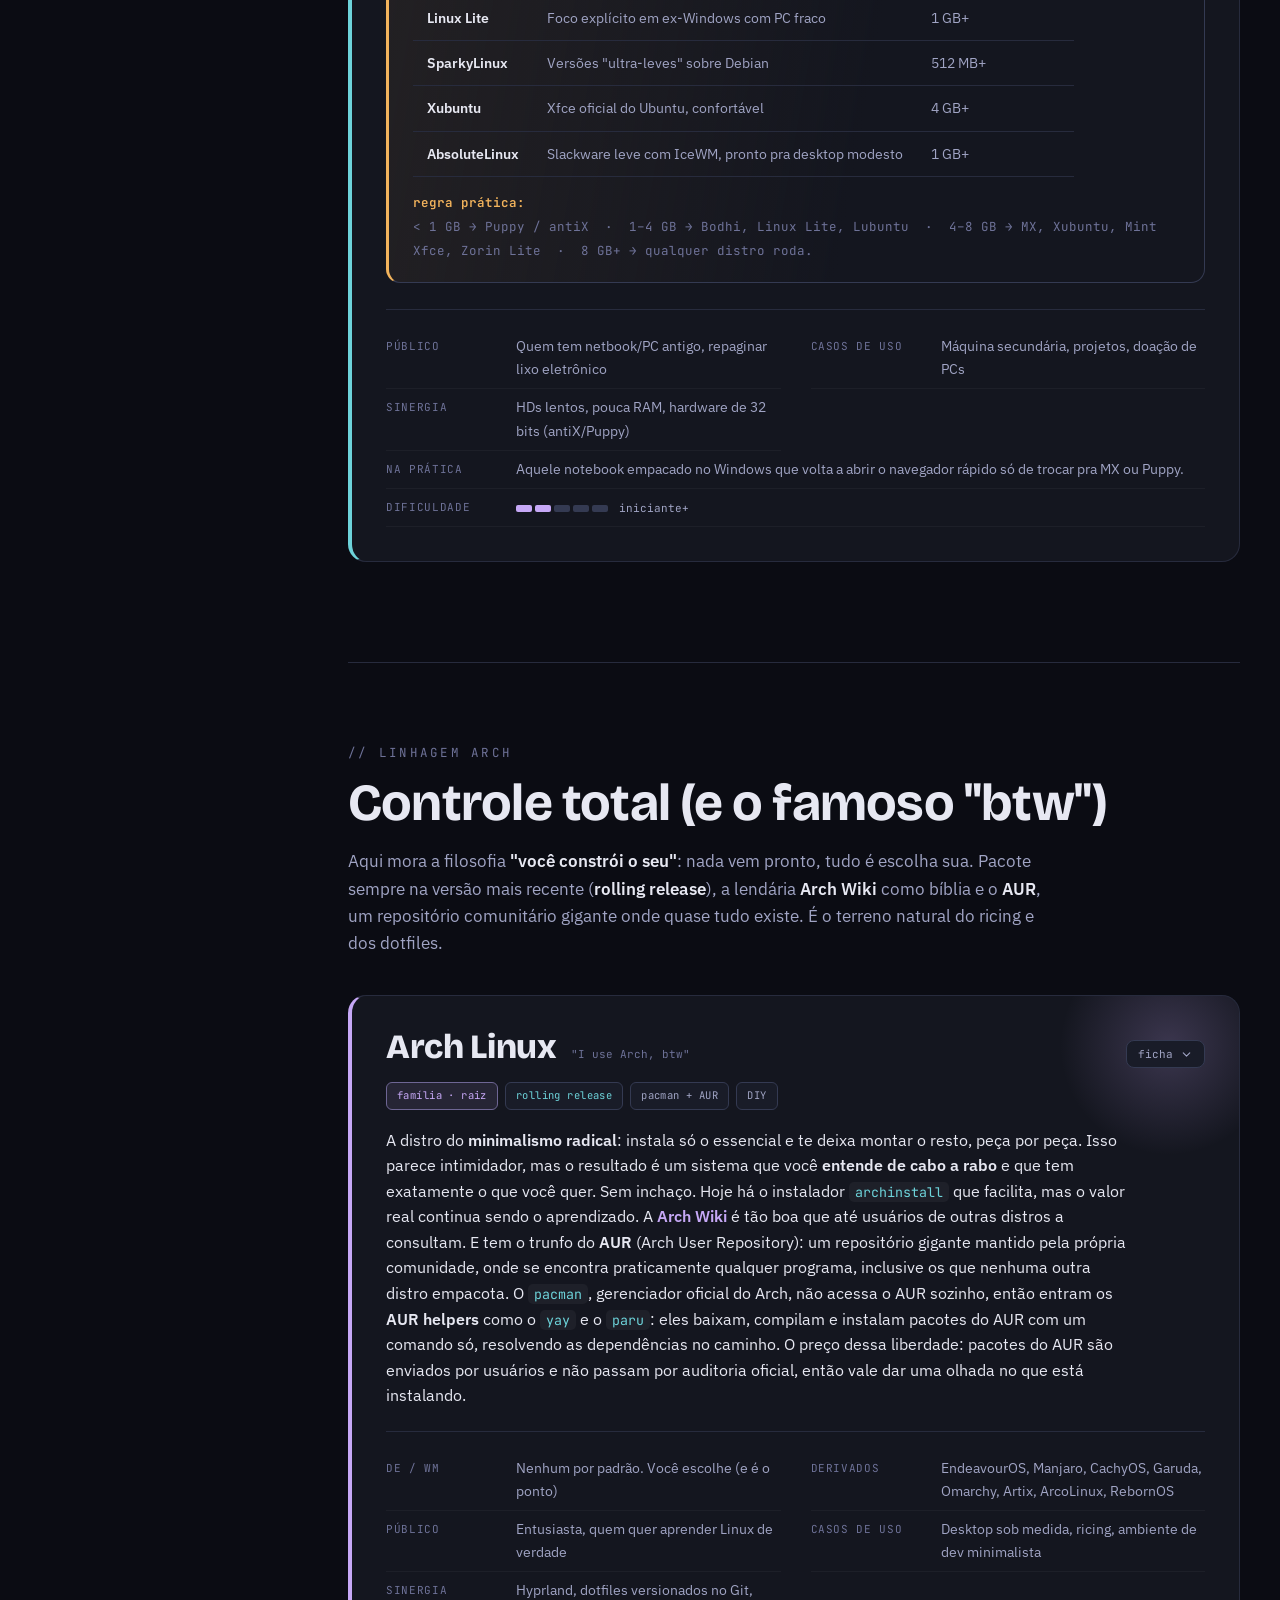
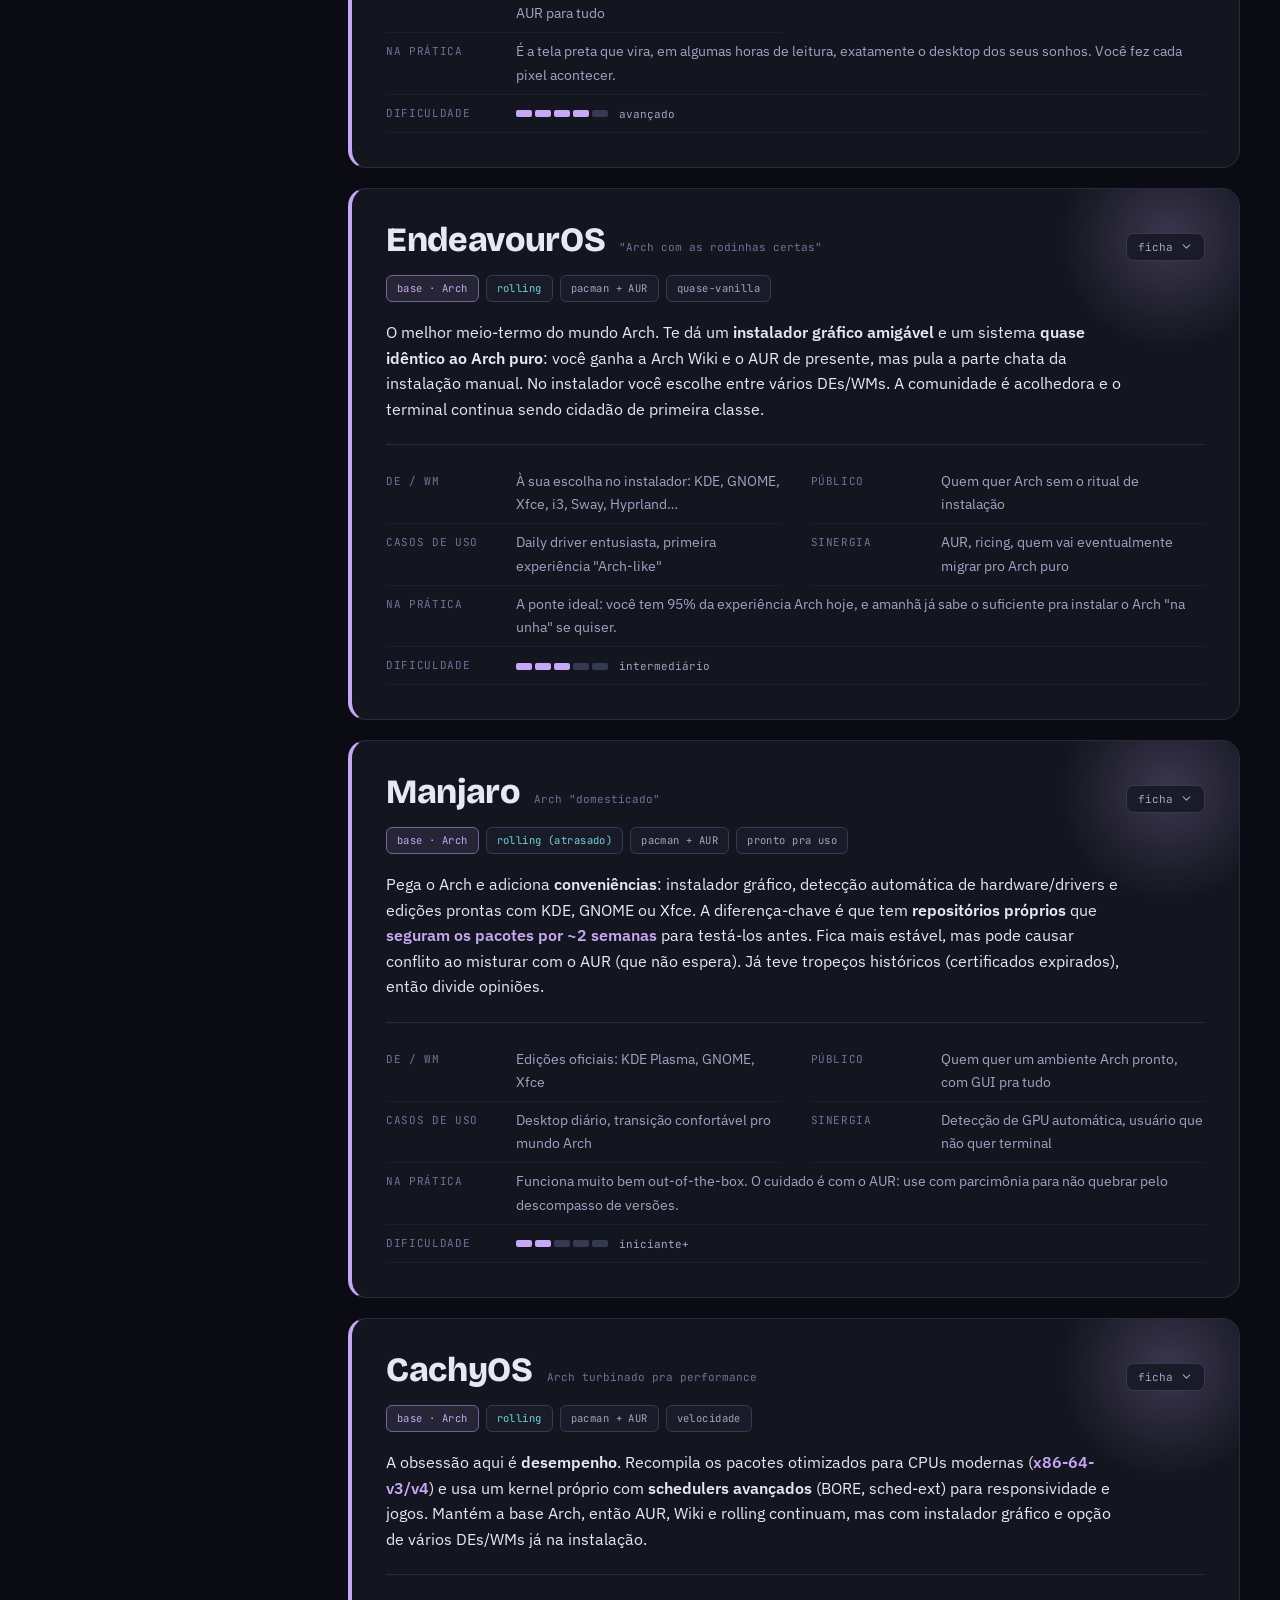
==== commit 26f52e46: "updates mínimos" ====
--- a/index.html
+++ b/index.html
@@ -288,9 +288,9 @@
   <h3 class="subhead"><span class="mk">#</span> O jargão que você vai ver o tempo todo</h3>
   <table class="cmp">
     <tr><th>Termo</th><th>O que significa</th><th>Pra quem</th></tr>
-    <tr><td><b>Lançamento pontual</b> (fixo)</td><td>Versões "congeladas" (ex.: Ubuntu 24.04). Você pula de uma versão pra outra de tempos em tempos. Previsível e estável.</td><td>Quem quer paz</td></tr>
+    <tr><td><b>Fixed release</b></td><td>Versões "congeladas" (ex.: Ubuntu 24.04 LTS). Você pula de uma versão pra outra de tempos em tempos, o que mantém o ambiente previsível e estável.</td><td>Usuário comum/iniciante</td></tr>
     <tr><td><b>Rolling release</b></td><td>Atualização contínua, sem "versões". Sempre o software mais novo, em troca de um pouco mais de atenção.</td><td>Entusiasta</td></tr>
-    <tr><td><b>Bleeding edge</b></td><td>"No fio da navalha": o mais novo possível, às vezes antes de estar 100% testado. Mais novidade, mais risco.</td><td>Usuários avançados/com experiência</td></tr>
+    <tr><td><b>Bleeding edge</b></td><td>"No fio da navalha": o mais novo possível, às vezes antes de estar 100% testado. Mais novidade, mais risco.</td><td>Usuários avançados/experientes</td></tr>
     <tr><td><b>LTS</b></td><td>Long Term Support. Uma versão pontual com suporte estendido (tipo 5 anos). Pra ficar parado em paz.</td><td>Empresas, servidores</td></tr>
     <tr><td><b>Imutável / atômica</b></td><td>O sistema-base é somente-leitura e atualiza como um bloco único, que pode ser revertido inteiro. Quase impossível de quebrar.</td><td>Quem quer manutenção zero</td></tr>
   </table>
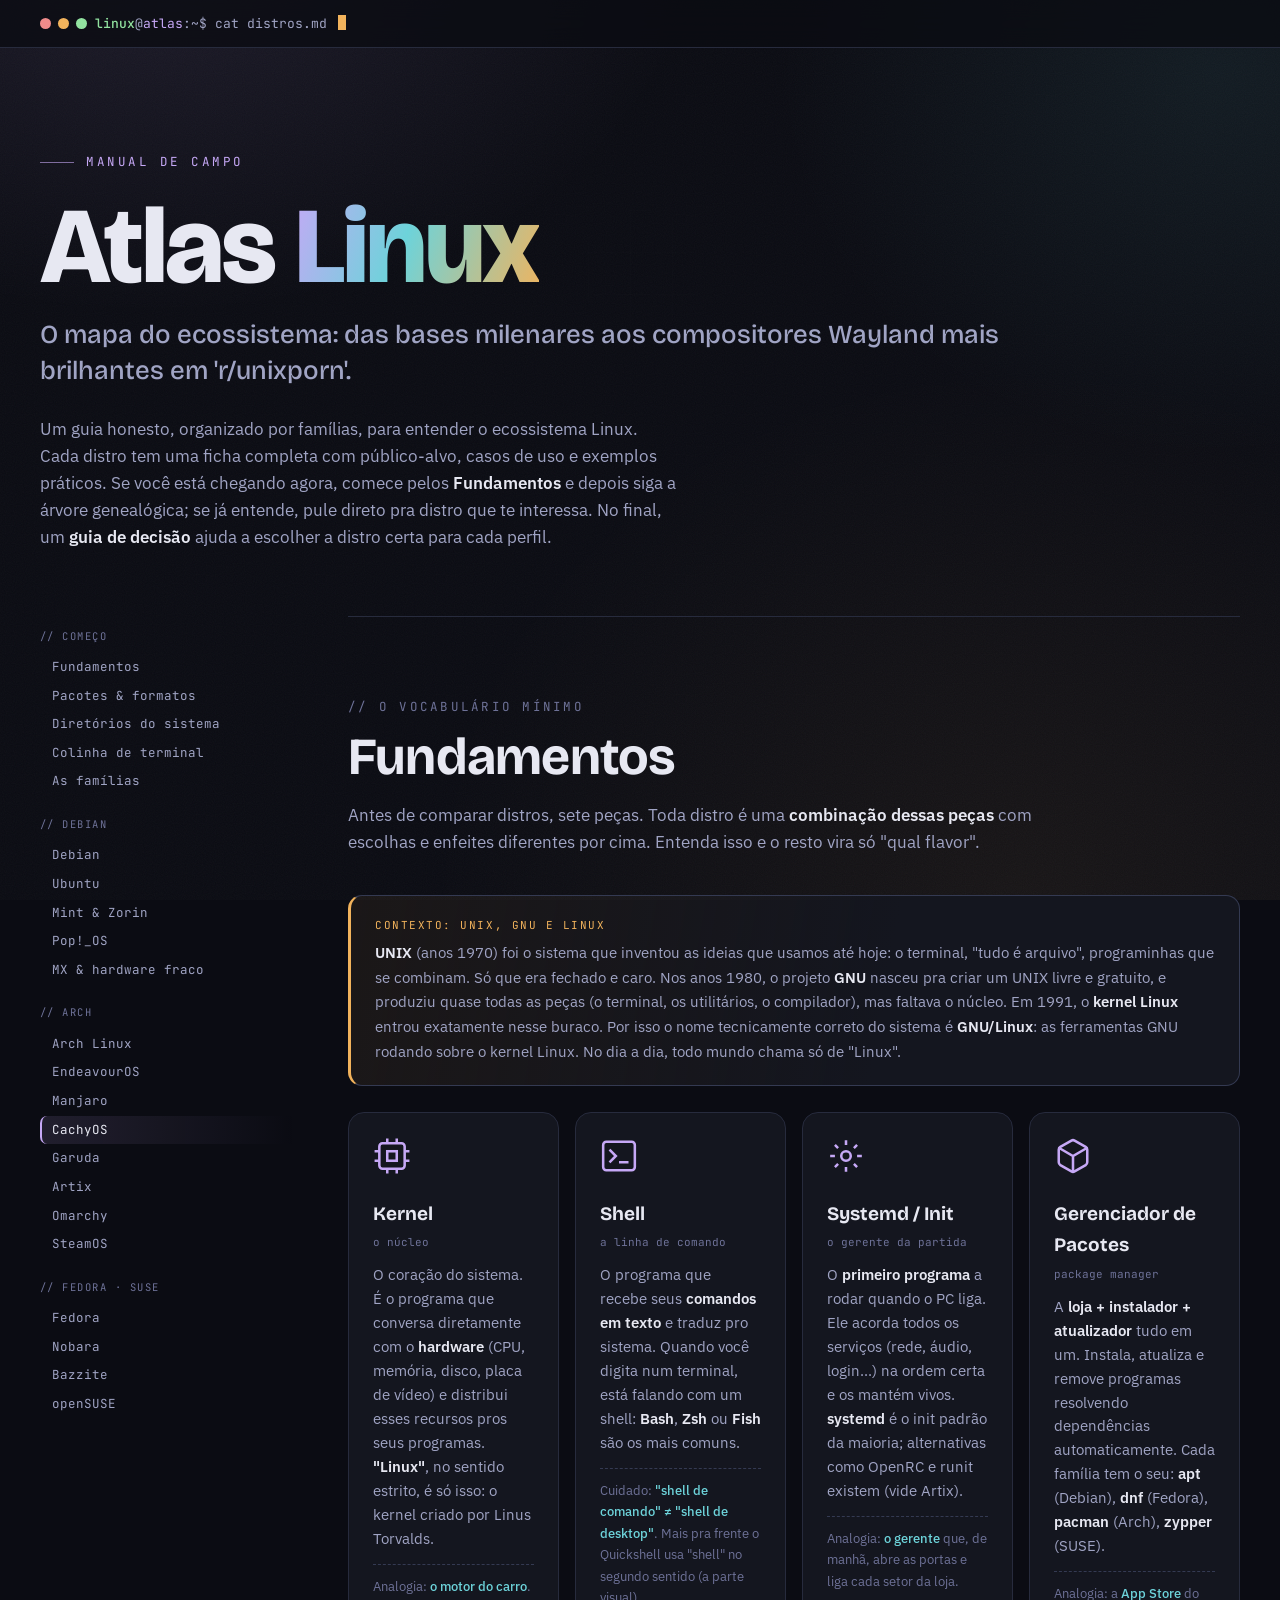
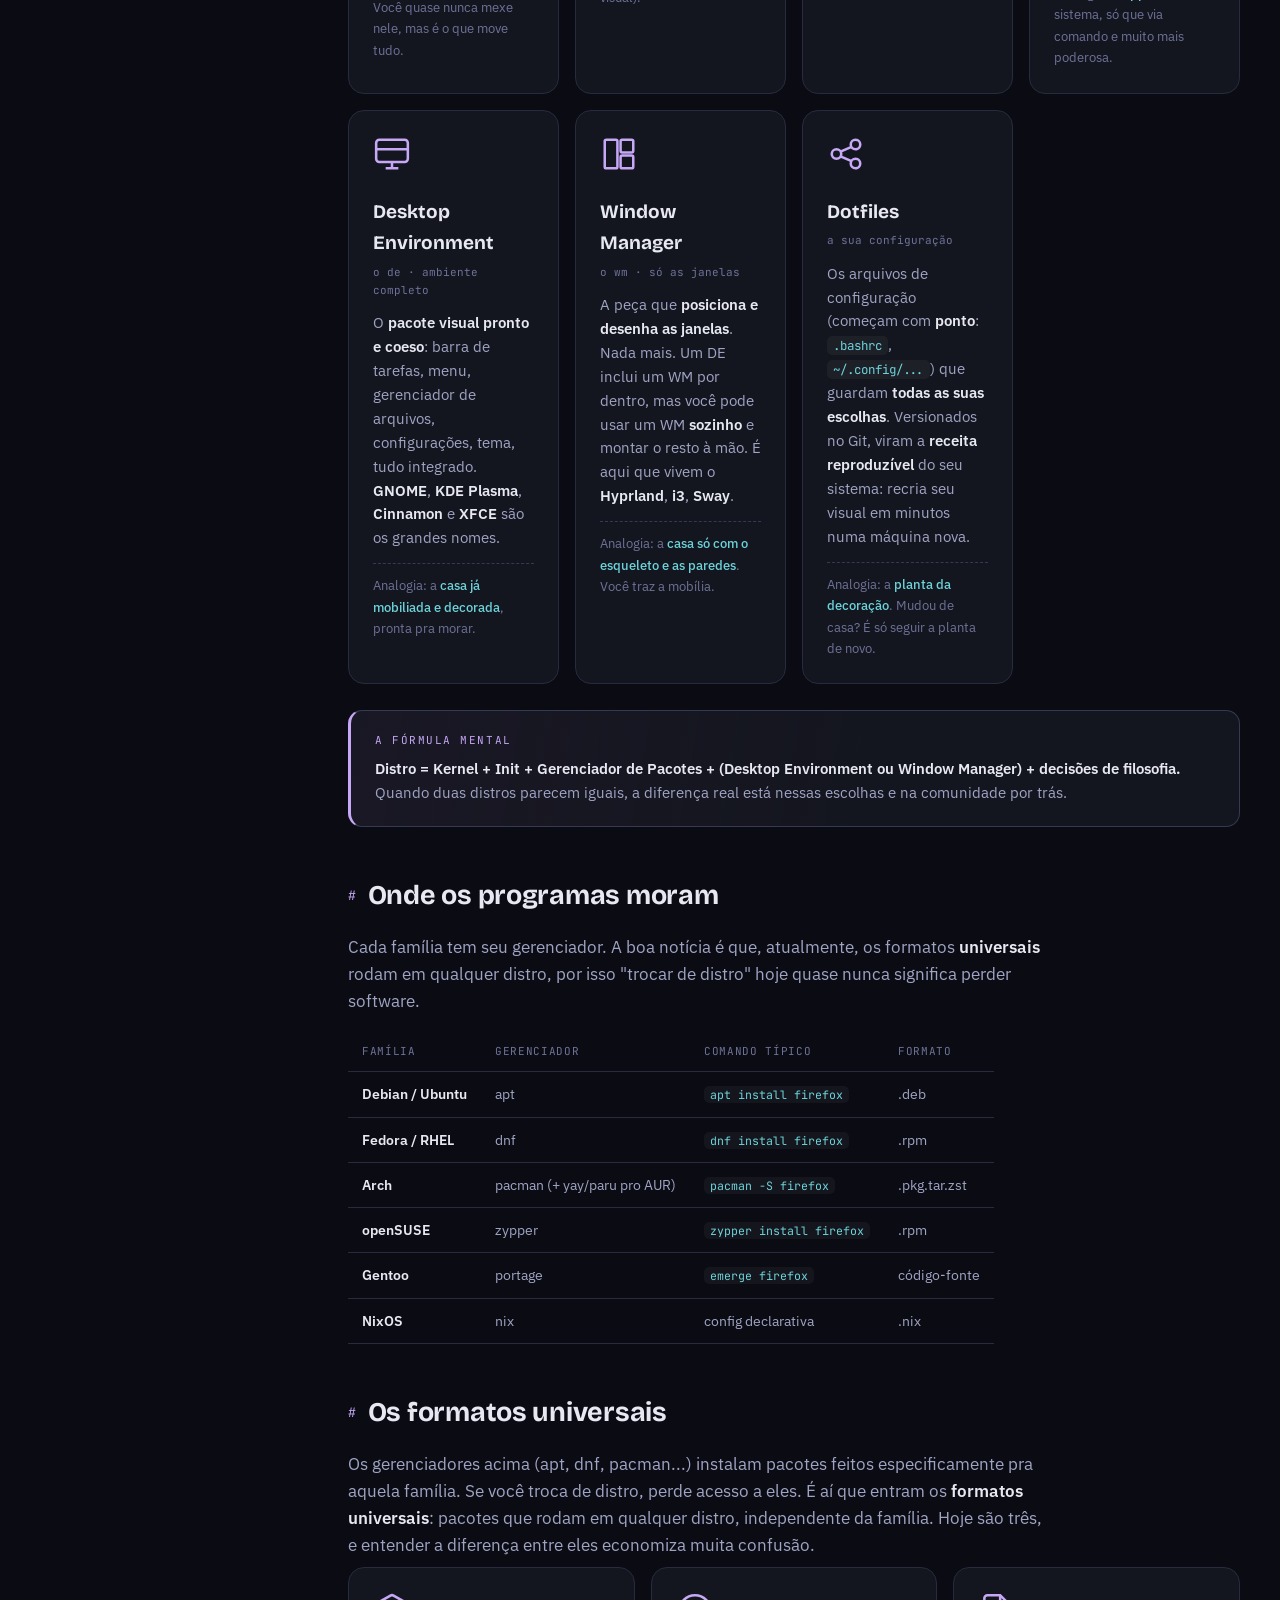
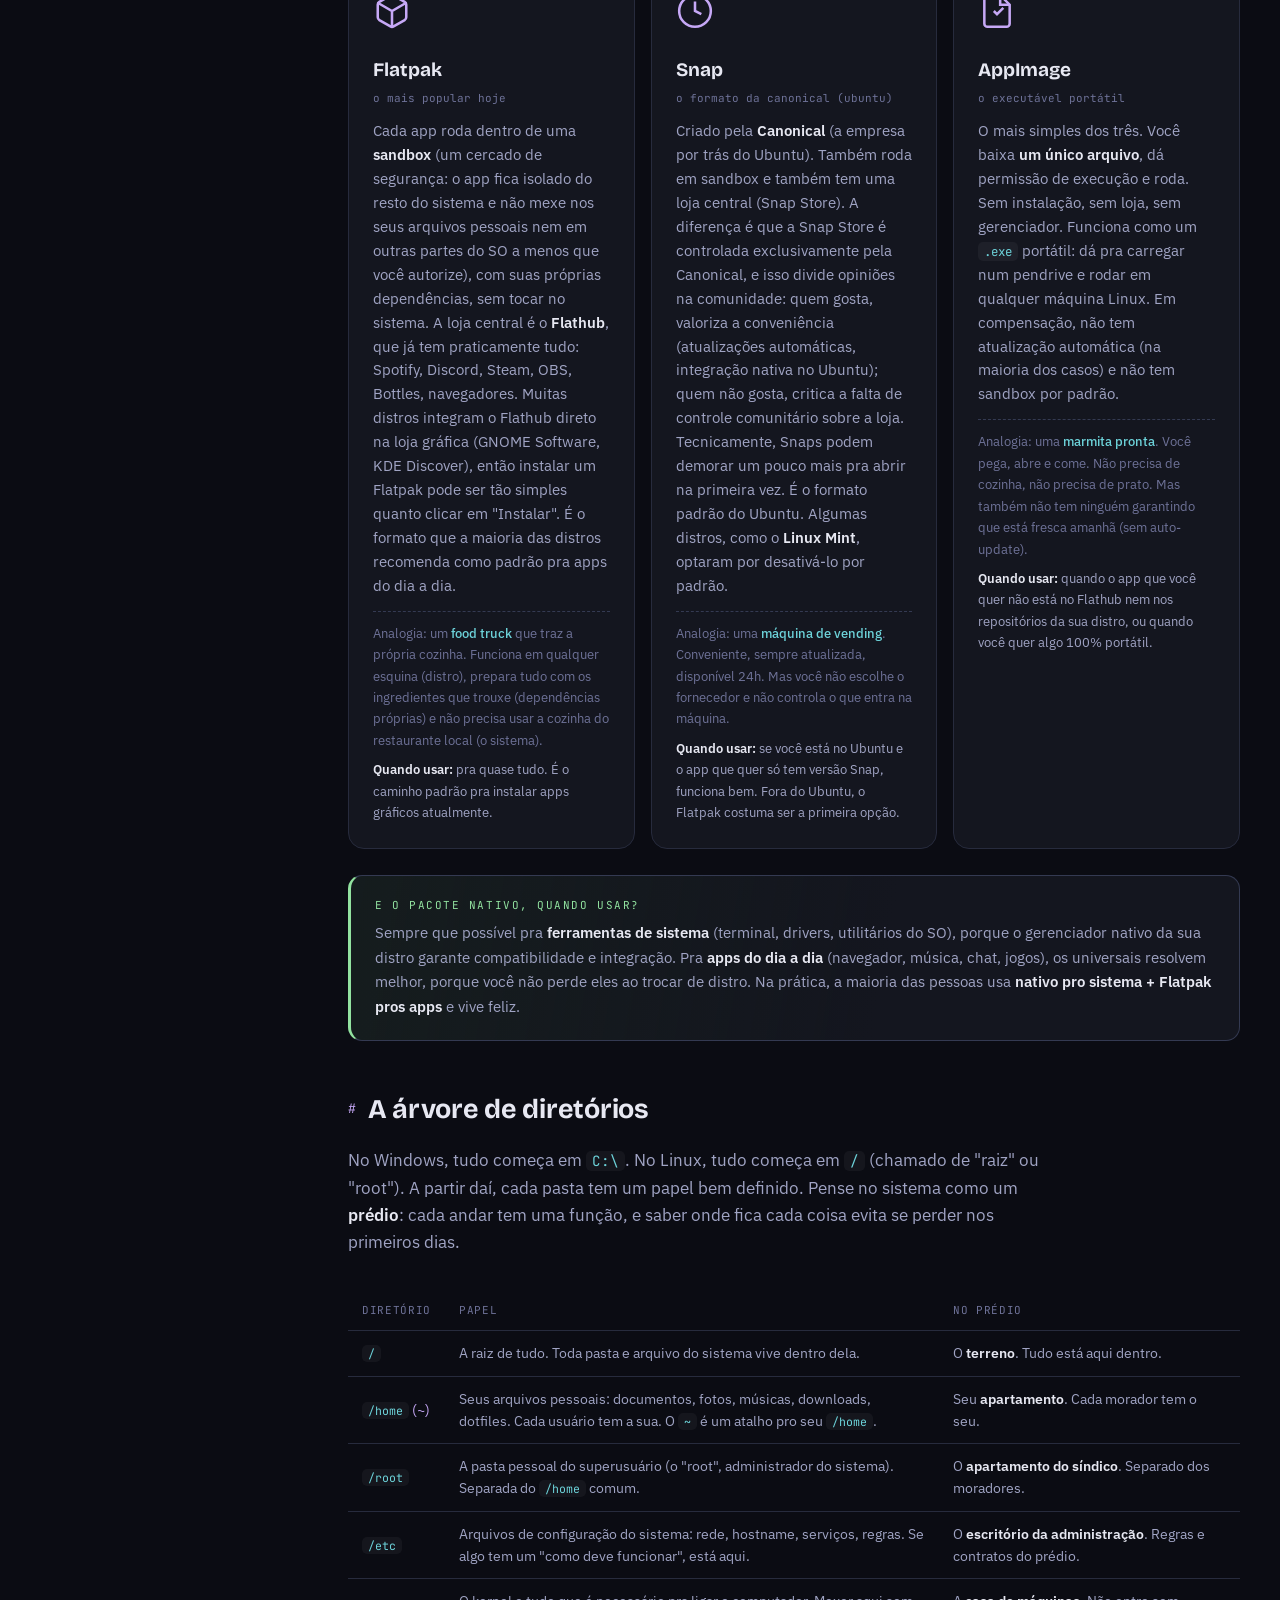
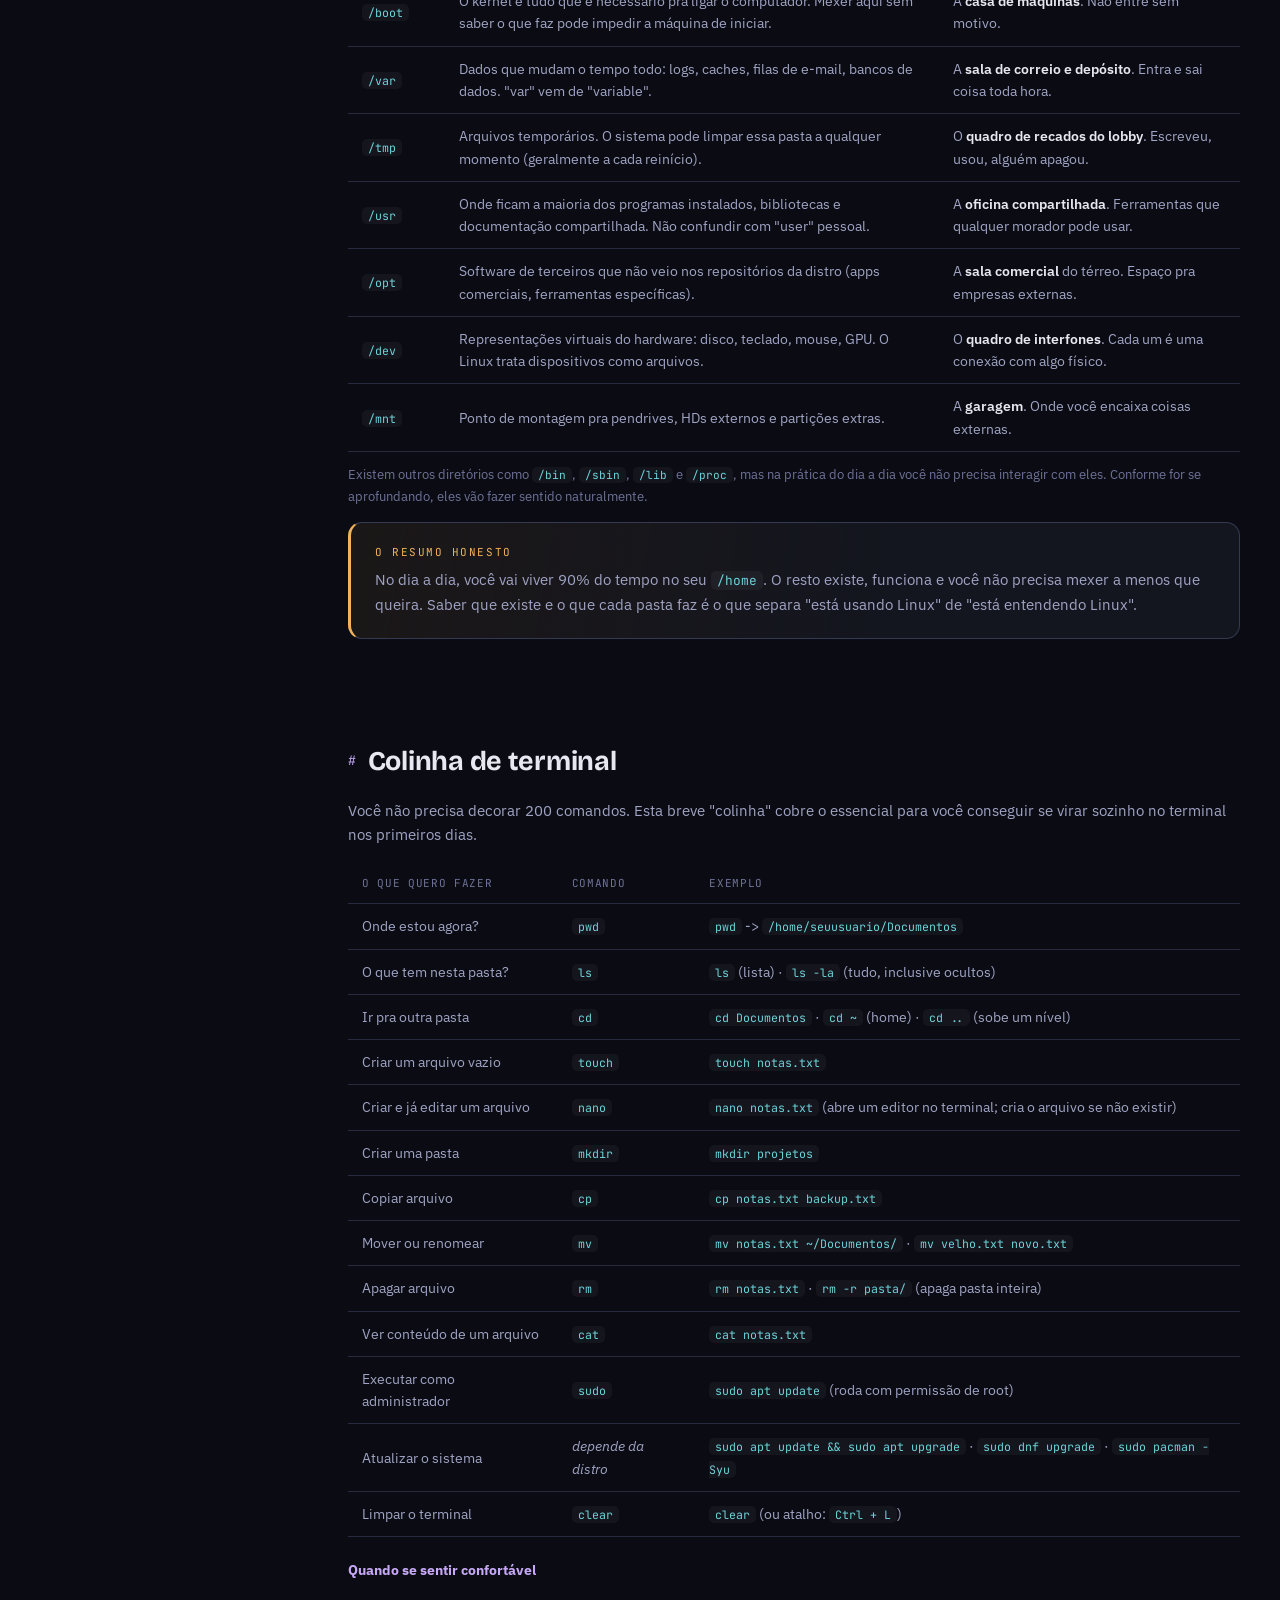
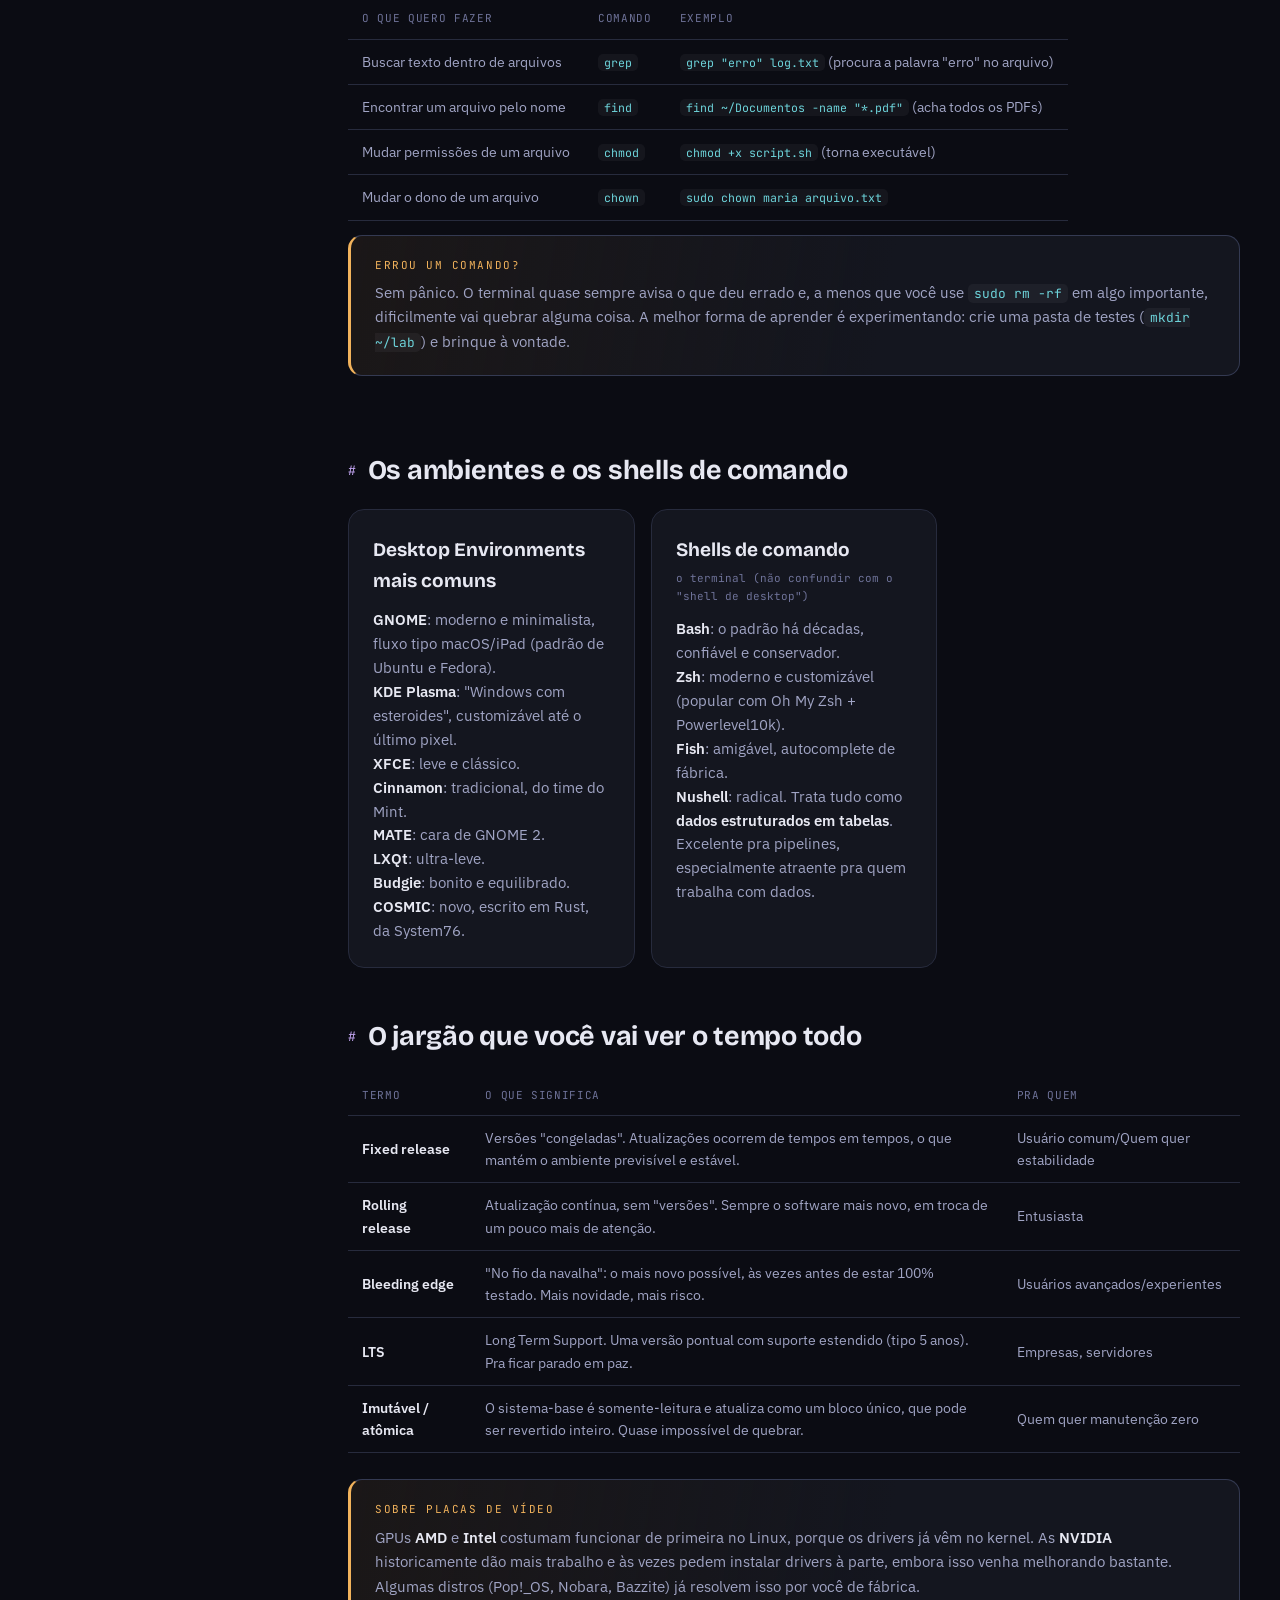
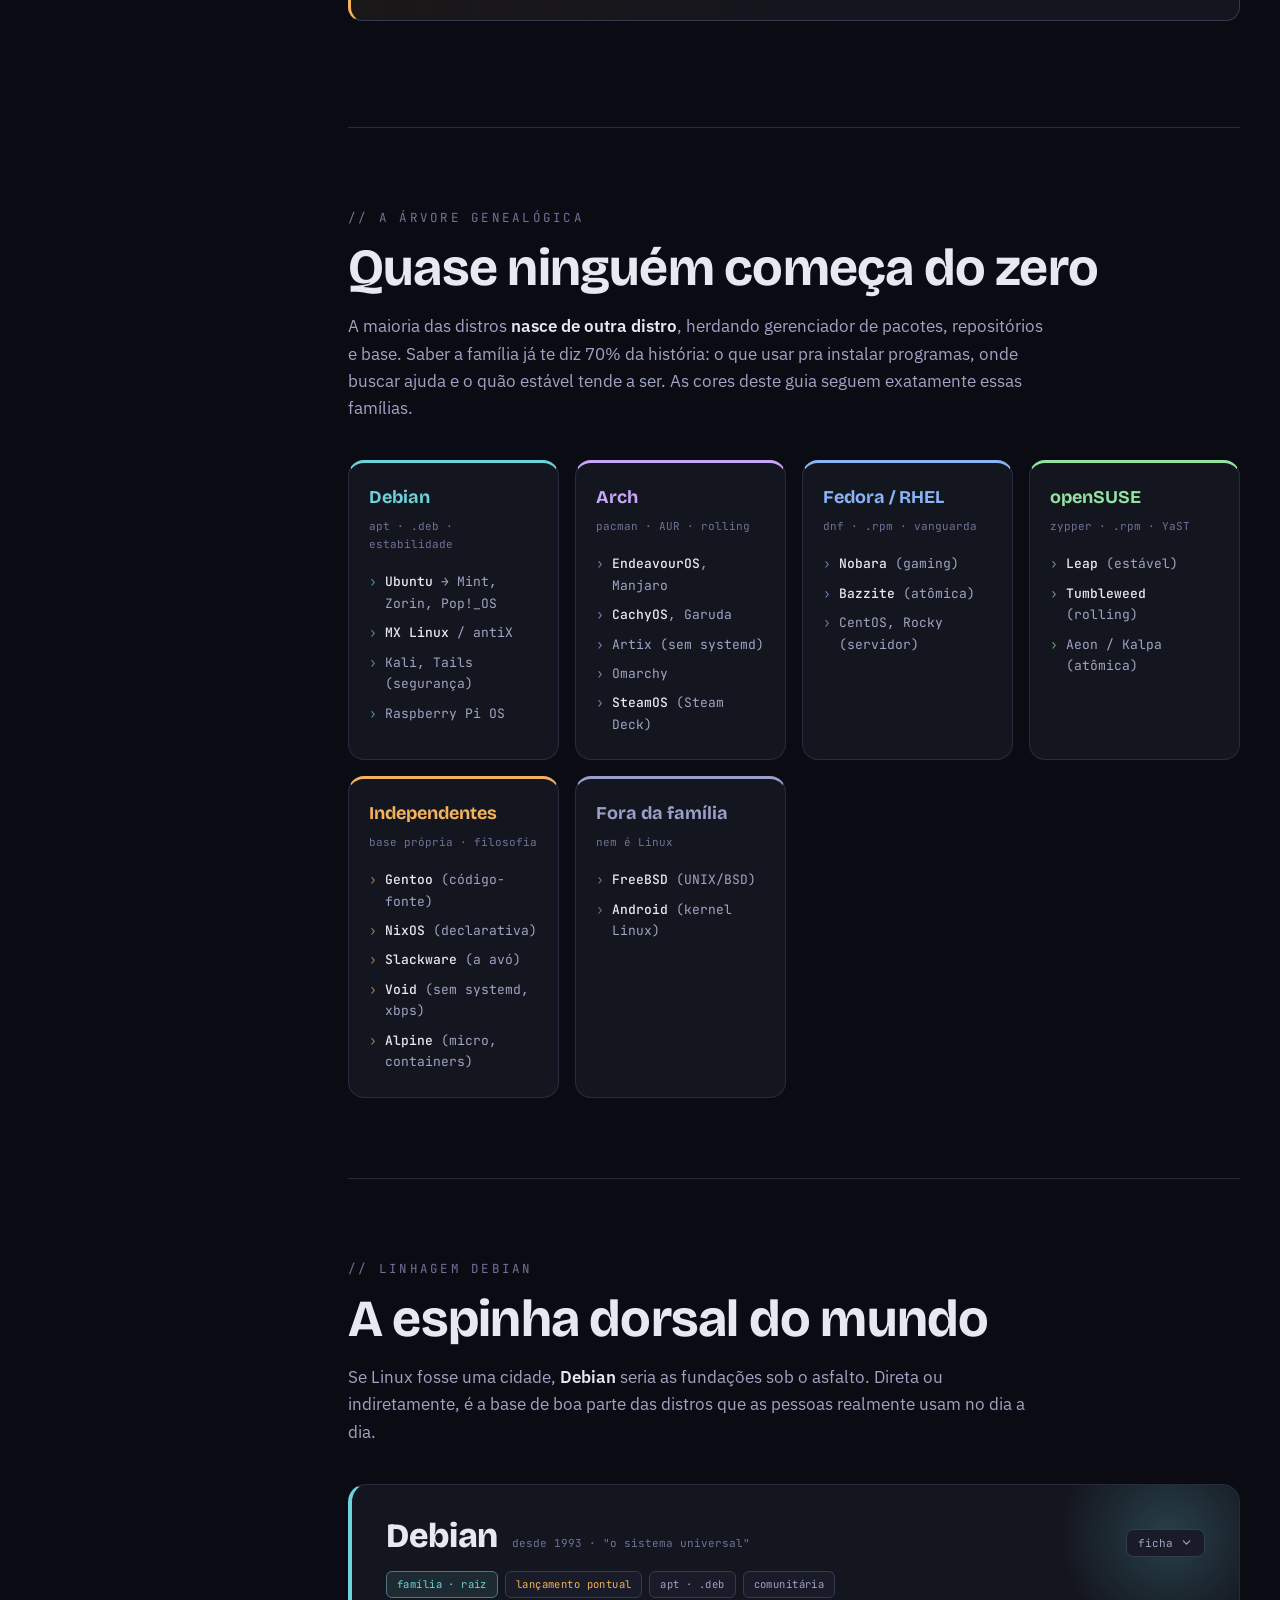
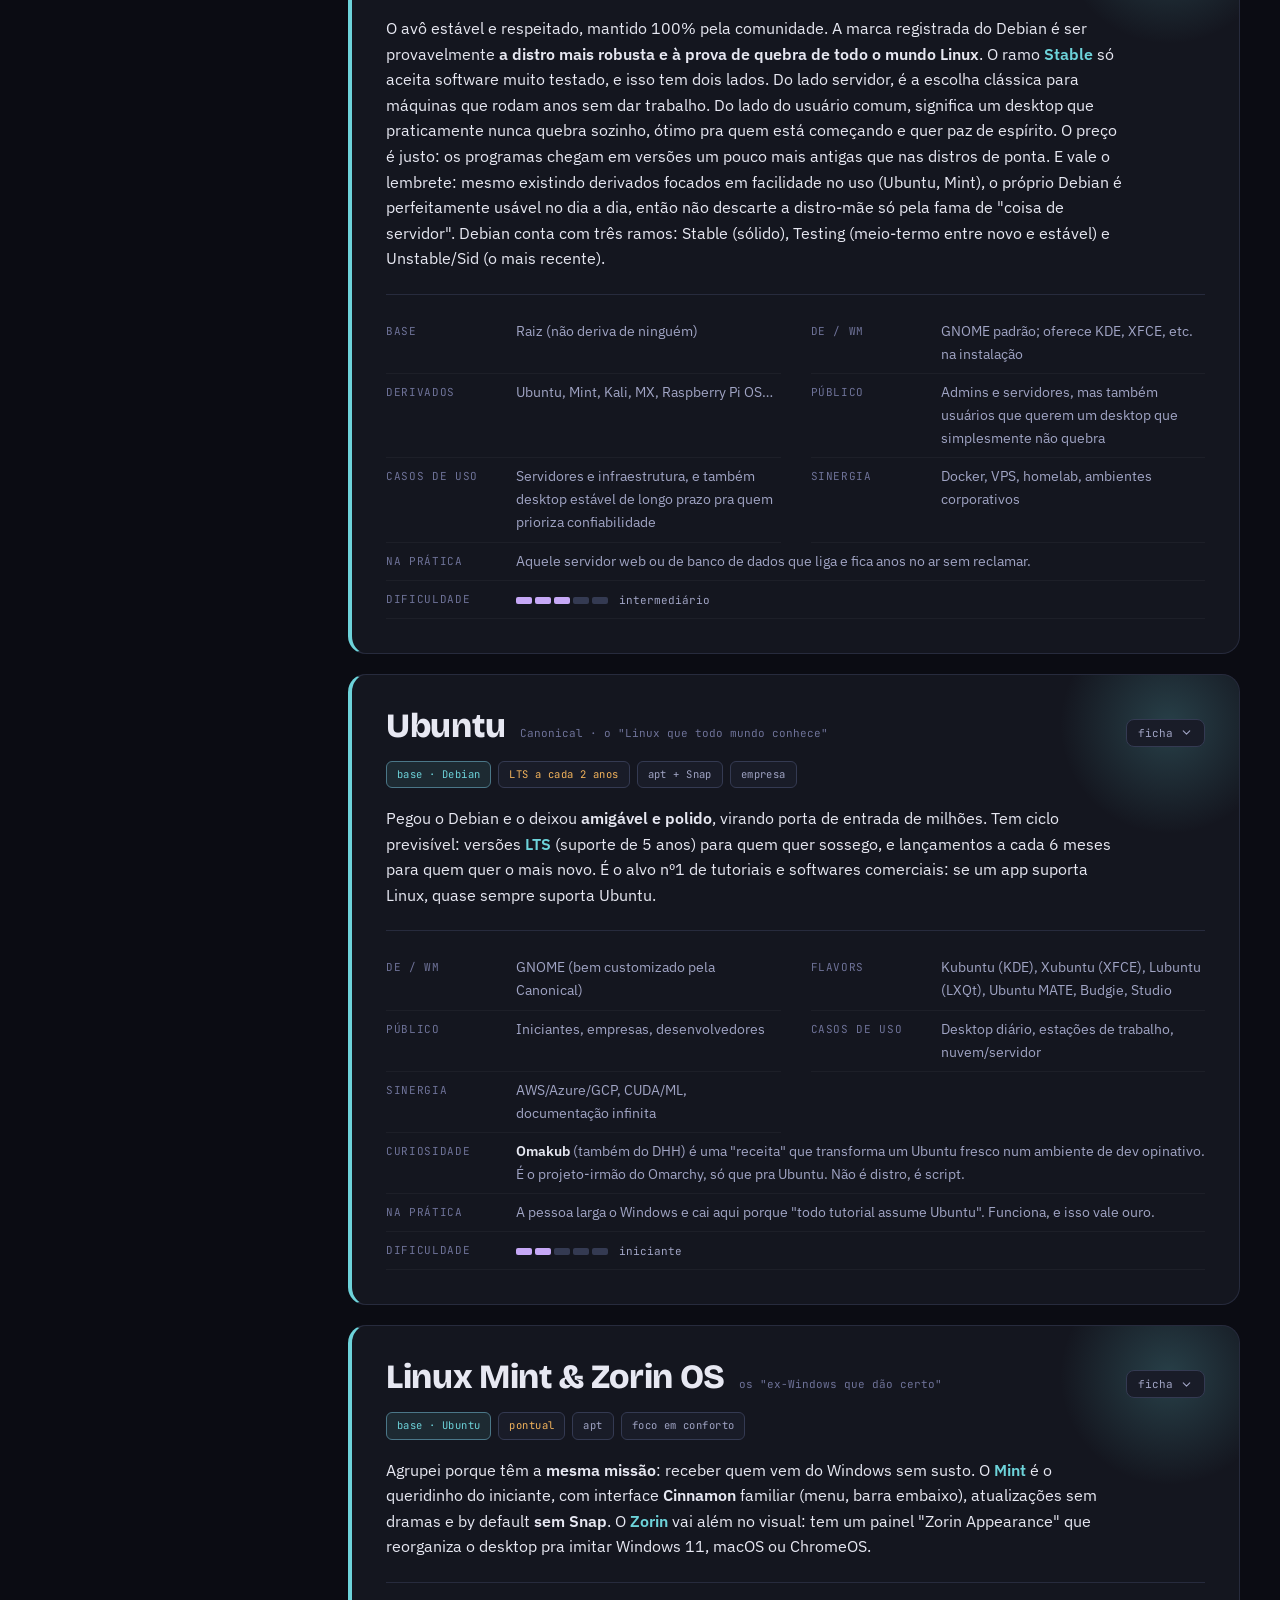
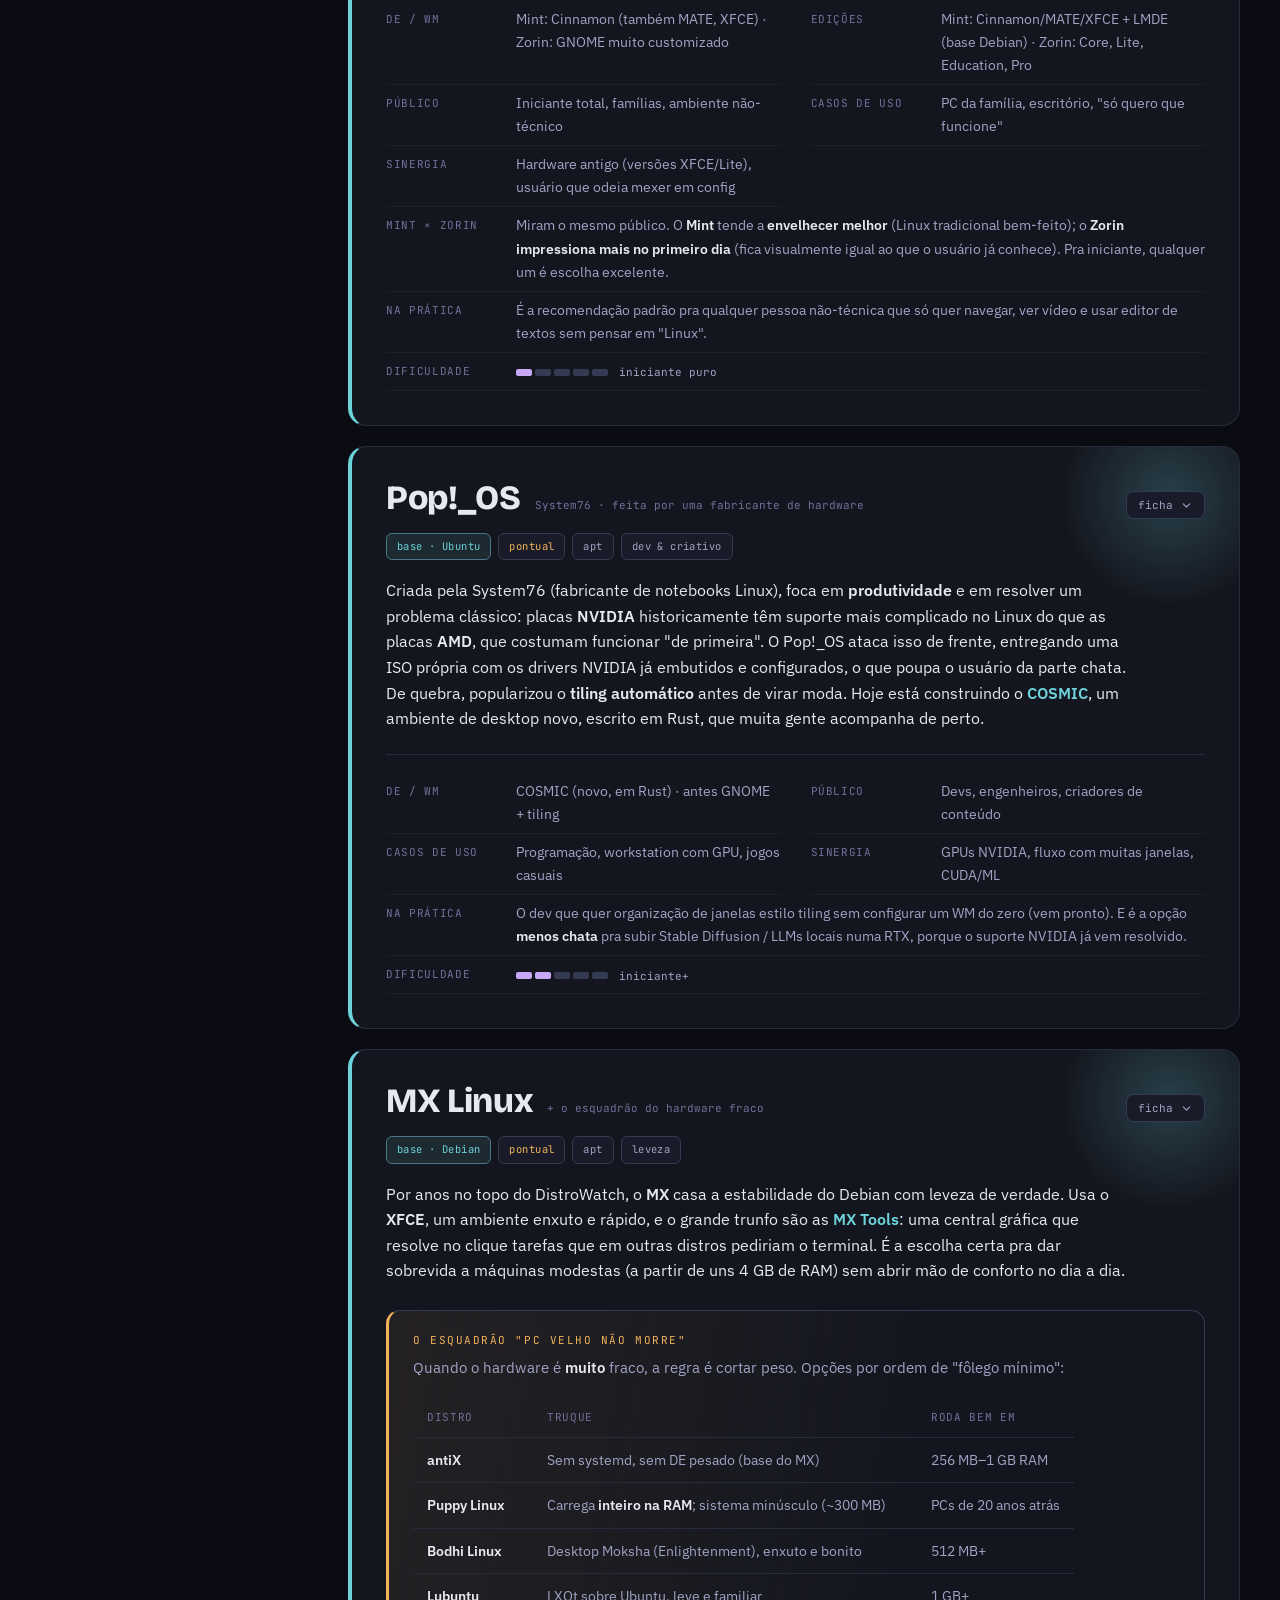
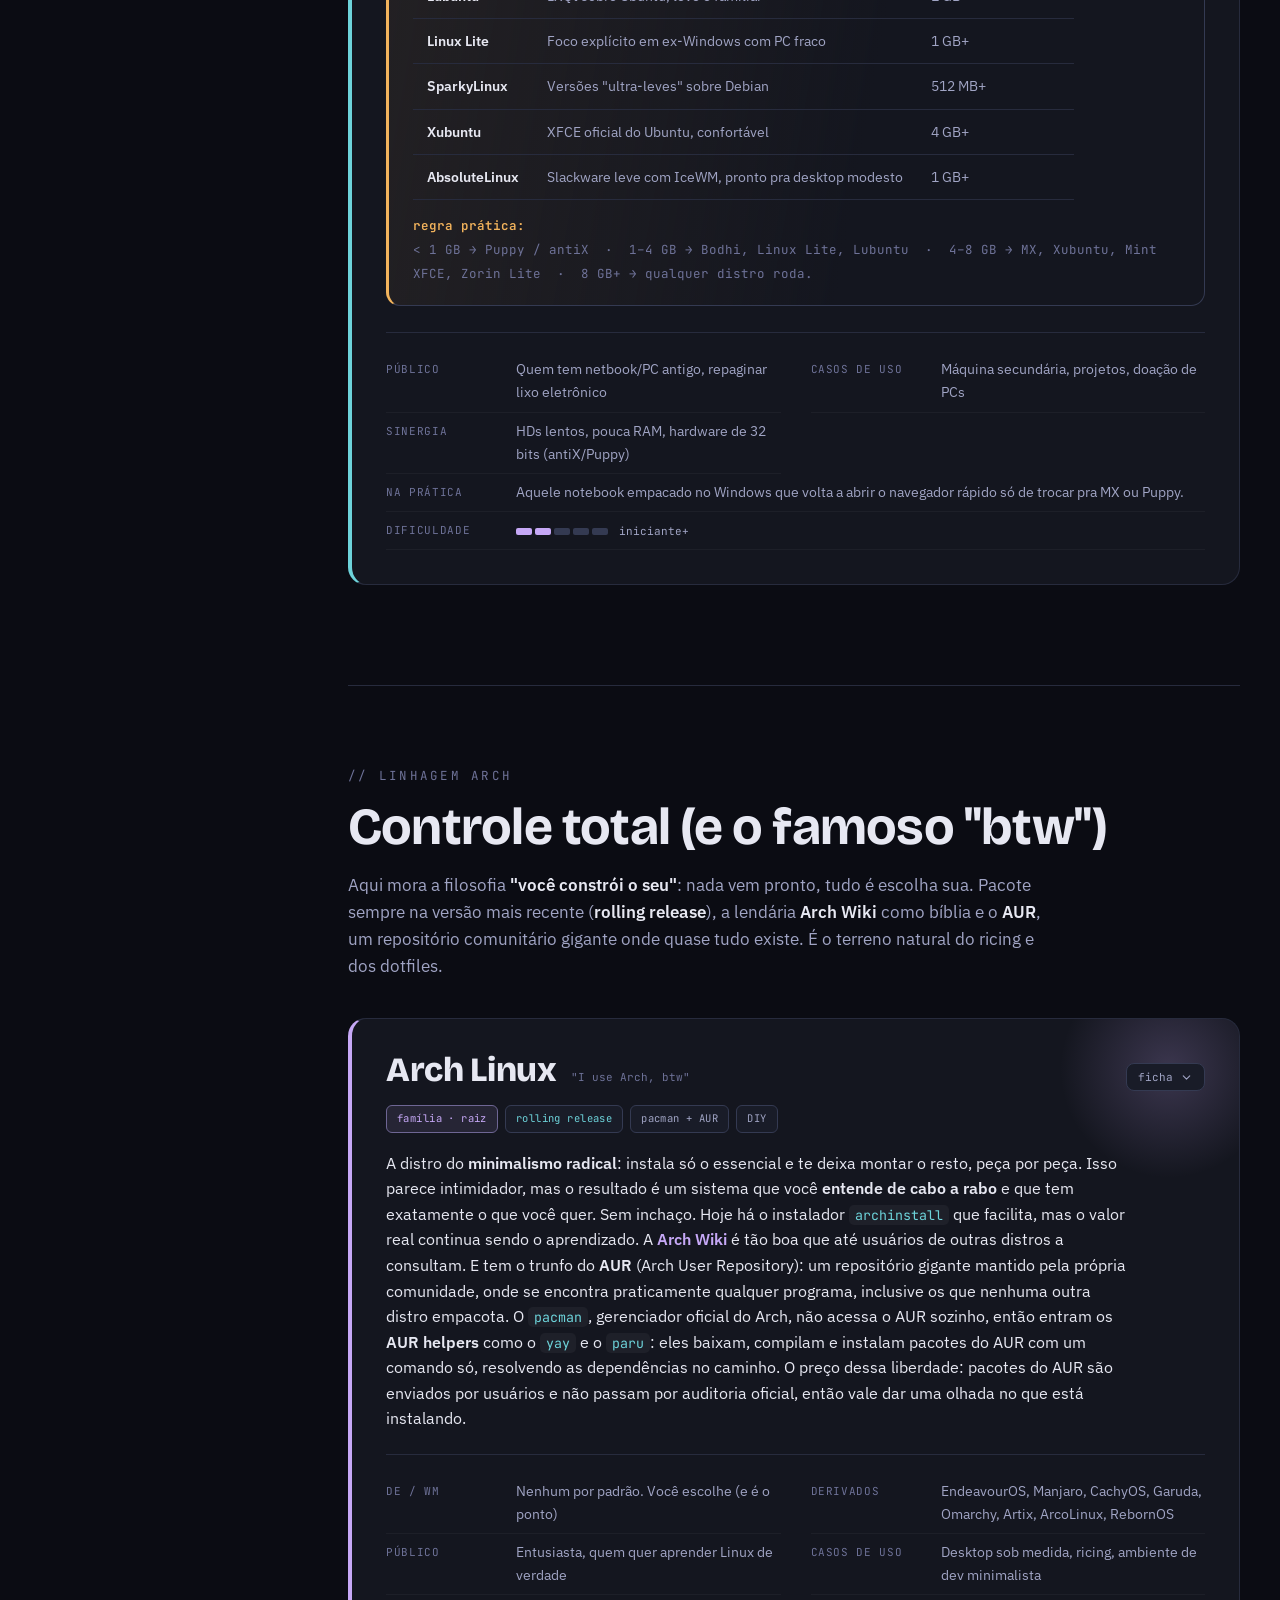
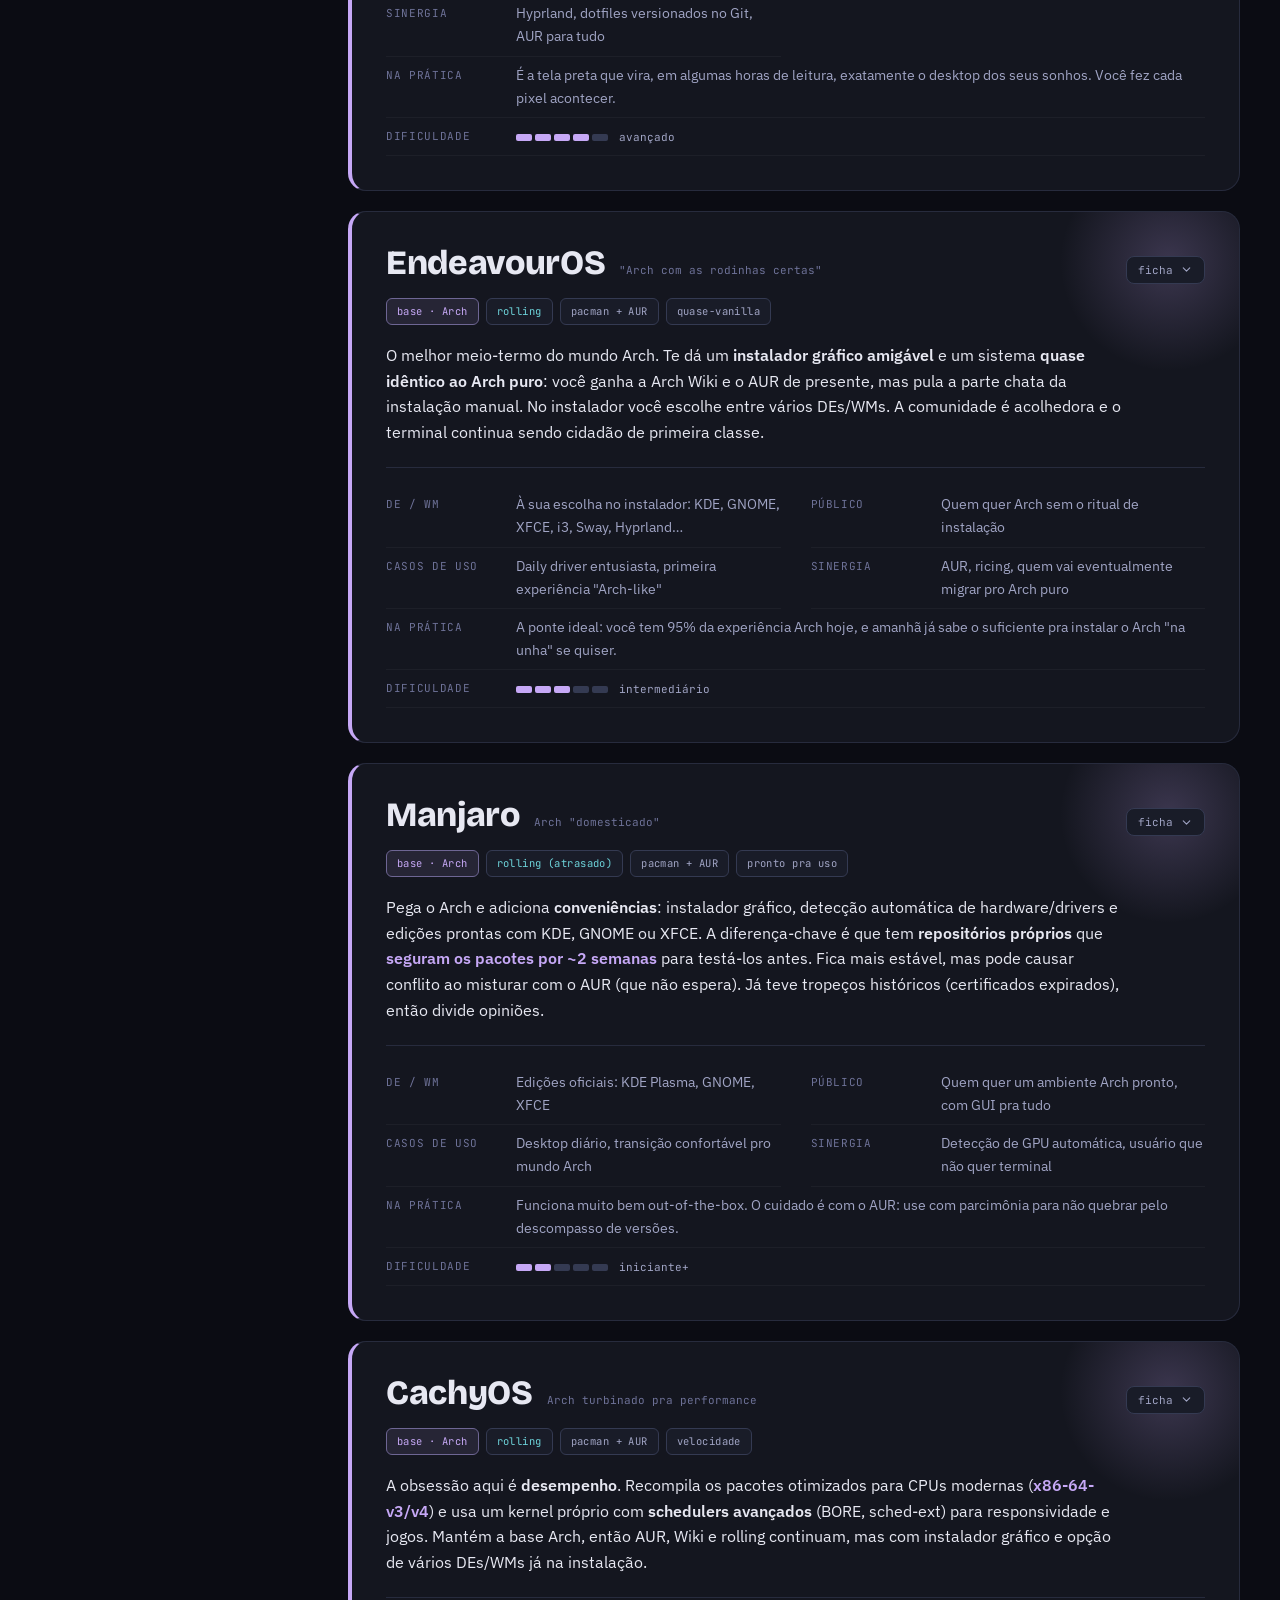
==== commit 96308412: "correções e refinamentos textuais" ====
--- a/index.html
+++ b/index.html
@@ -128,7 +128,7 @@
       <svg class="ic" viewBox="0 0 24 24" fill="none" stroke="currentColor" stroke-width="1.6"><rect x="2" y="3" width="20" height="14" rx="2"/><path d="M8 21h8M12 17v4M2 9h20"/></svg>
       <h4>Desktop Environment</h4>
       <div class="term">o DE · ambiente completo</div>
-      <p>O <b>pacote visual pronto e coeso</b>: barra de tarefas, menu, gerenciador de arquivos, configurações, tema, tudo integrado. <b>GNOME</b>, <b>KDE Plasma</b>, <b>Cinnamon</b> e <b>Xfce</b> são os grandes nomes.</p>
+      <p>O <b>pacote visual pronto e coeso</b>: barra de tarefas, menu, gerenciador de arquivos, configurações, tema, tudo integrado. <b>GNOME</b>, <b>KDE Plasma</b>, <b>Cinnamon</b> e <b>XFCE</b> são os grandes nomes.</p>
       <div class="ana">Analogia: a <b>casa já mobiliada e decorada</b>, pronta pra morar.</div>
     </div>
 
@@ -236,7 +236,7 @@
   <!-- COLUNA DIREITA: COLINHA DE TERMINAL -->
   <div class="duo-col">
   <h3 class="subhead" id="terminal"><span class="mk">#</span> Colinha de terminal</h3>
-  <p style="margin-top:0;margin-bottom:14px;color:var(--muted);font-size:14.5px">Você não precisa decorar 200 comandos. Este post-it cobre o essencial pra sobreviver (e se sentir em casa) no terminal nos primeiros dias.</p>
+  <p style="margin-top:0;margin-bottom:14px;color:var(--muted);font-size:14.5px">Você não precisa decorar 200 comandos. Esta breve "colinha" cobre o essencial para você conseguir se virar sozinho no terminal nos primeiros dias.</p>
 
   <table class="cmp">
     <tr><th>O que quero fazer</th><th>Comando</th><th>Exemplo</th></tr>
@@ -276,7 +276,7 @@
   <div class="concepts" style="margin-top:4px">
     <div class="ccard">
       <h4 style="margin-bottom:12px">Desktop Environments mais comuns</h4>
-      <p><b>GNOME</b>: moderno e minimalista, fluxo tipo macOS/iPad (padrão de Ubuntu e Fedora).<br><b>KDE Plasma</b>: "Windows com esteroides", customizável até o último pixel.<br><b>Xfce</b>: leve e clássico.<br><b>Cinnamon</b>: tradicional, do time do Mint.<br><b>MATE</b>: cara de GNOME 2.<br><b>LXQt</b>: ultra-leve.<br><b>Budgie</b>: bonito e equilibrado.<br><b>COSMIC</b>: novo, escrito em Rust, da System76.</p>
+      <p><b>GNOME</b>: moderno e minimalista, fluxo tipo macOS/iPad (padrão de Ubuntu e Fedora).<br><b>KDE Plasma</b>: "Windows com esteroides", customizável até o último pixel.<br><b>XFCE</b>: leve e clássico.<br><b>Cinnamon</b>: tradicional, do time do Mint.<br><b>MATE</b>: cara de GNOME 2.<br><b>LXQt</b>: ultra-leve.<br><b>Budgie</b>: bonito e equilibrado.<br><b>COSMIC</b>: novo, escrito em Rust, da System76.</p>
     </div>
     <div class="ccard">
       <h4 style="margin-bottom:4px">Shells de comando</h4>
@@ -288,7 +288,7 @@
   <h3 class="subhead"><span class="mk">#</span> O jargão que você vai ver o tempo todo</h3>
   <table class="cmp">
     <tr><th>Termo</th><th>O que significa</th><th>Pra quem</th></tr>
-    <tr><td><b>Fixed release</b></td><td>Versões "congeladas" (ex.: Ubuntu 24.04 LTS). Você pula de uma versão pra outra de tempos em tempos, o que mantém o ambiente previsível e estável.</td><td>Usuário comum/iniciante</td></tr>
+    <tr><td><b>Fixed release</b></td><td>Versões "congeladas". Atualizações ocorrem de tempos em tempos, o que mantém o ambiente previsível e estável.</td><td>Usuário comum/Quem quer estabilidade</td></tr>
     <tr><td><b>Rolling release</b></td><td>Atualização contínua, sem "versões". Sempre o software mais novo, em troca de um pouco mais de atenção.</td><td>Entusiasta</td></tr>
     <tr><td><b>Bleeding edge</b></td><td>"No fio da navalha": o mais novo possível, às vezes antes de estar 100% testado. Mais novidade, mais risco.</td><td>Usuários avançados/experientes</td></tr>
     <tr><td><b>LTS</b></td><td>Long Term Support. Uma versão pontual com suporte estendido (tipo 5 anos). Pra ficar parado em paz.</td><td>Empresas, servidores</td></tr>
@@ -305,7 +305,7 @@
   <div class="sec-head">
     <div class="sec-idx">// a árvore genealógica</div>
     <h2 class="sec-title">Quase ninguém começa do zero</h2>
-    <p class="sec-intro">A maioria das distros <b>nasce de outra</b>, herdando gerenciador de pacotes, repositórios e base. Saber a família já te diz 70% da história: o que usar pra instalar programas, onde buscar ajuda e o quão estável tende a ser. As cores deste guia seguem exatamente essas famílias.</p>
+    <p class="sec-intro">A maioria das distros <b>nasce de outra distro</b>, herdando gerenciador de pacotes, repositórios e base. Saber a família já te diz 70% da história: o que usar pra instalar programas, onde buscar ajuda e o quão estável tende a ser. As cores deste guia seguem exatamente essas famílias.</p>
   </div>
 
   <div class="tree">
@@ -353,10 +353,10 @@
   <article id="debian" class="distro" style="--c:var(--fam-debian)"><div class="glow"></div>
     <div class="d-head"><span class="d-name">Debian</span><span class="d-tag">desde 1993 · "o sistema universal"</span></div>
     <div class="badges"><span class="badge fam">família · raiz</span><span class="badge fixo">lançamento pontual</span><span class="badge">apt · .deb</span><span class="badge">comunitária</span></div>
-    <p class="d-desc">O avô estável e respeitado, mantido 100% pela comunidade. A marca registrada do Debian é ser provavelmente <b>a distro mais robusta e à prova de quebra de todo o mundo Linux</b>. O ramo <span class="hl">Stable</span> só aceita software muito testado, e isso tem dois lados. Do lado servidor, é a escolha clássica para máquinas que rodam anos sem dar trabalho. Do lado do usuário comum, significa um desktop que praticamente nunca quebra sozinho, ótimo pra quem está começando e quer paz de espírito. O preço é justo: os programas chegam em versões um pouco mais antigas que nas distros de ponta. E vale o lembrete: mesmo existindo derivados focados em facilidade de uso (Ubuntu, Mint), a própria Debian é perfeitamente usável no dia a dia, então não descarte a distro-mãe só pela fama de "coisa de servidor". Tem três ramos: Stable (sólido), Testing (meio-termo entre novo e estável) e Unstable/Sid (o mais recente).</p>
+    <p class="d-desc">O avô estável e respeitado, mantido 100% pela comunidade. A marca registrada do Debian é ser provavelmente <b>a distro mais robusta e à prova de quebra de todo o mundo Linux</b>. O ramo <span class="hl">Stable</span> só aceita software muito testado, e isso tem dois lados. Do lado servidor, é a escolha clássica para máquinas que rodam anos sem dar trabalho. Do lado do usuário comum, significa um desktop que praticamente nunca quebra sozinho, ótimo pra quem está começando e quer paz de espírito. O preço é justo: os programas chegam em versões um pouco mais antigas que nas distros de ponta. E vale o lembrete: mesmo existindo derivados focados em facilidade no uso (Ubuntu, Mint), o próprio Debian é perfeitamente usável no dia a dia, então não descarte a distro-mãe só pela fama de "coisa de servidor". Debian conta com três ramos: Stable (sólido), Testing (meio-termo entre novo e estável) e Unstable/Sid (o mais recente).</p>
     <div class="ficha">
       <div class="frow"><span class="k">base</span><span class="v">Raiz (não deriva de ninguém)</span></div>
-      <div class="frow"><span class="k">DE / WM</span><span class="v">GNOME padrão; oferece KDE, Xfce, etc. na instalação</span></div>
+      <div class="frow"><span class="k">DE / WM</span><span class="v">GNOME padrão; oferece KDE, XFCE, etc. na instalação</span></div>
       <div class="frow"><span class="k">derivados</span><span class="v">Ubuntu, Mint, Kali, MX, Raspberry Pi OS…</span></div>
       <div class="frow"><span class="k">público</span><span class="v">Admins e servidores, mas também usuários que querem um desktop que simplesmente não quebra</span></div>
       <div class="frow"><span class="k">casos de uso</span><span class="v">Servidores e infraestrutura, e também desktop estável de longo prazo pra quem prioriza confiabilidade</span></div>
@@ -372,7 +372,7 @@
     <p class="d-desc">Pegou o Debian e o deixou <b>amigável e polido</b>, virando porta de entrada de milhões. Tem ciclo previsível: versões <span class="hl">LTS</span> (suporte de 5 anos) para quem quer sossego, e lançamentos a cada 6 meses para quem quer o mais novo. É o alvo nº1 de tutoriais e softwares comerciais: se um app suporta Linux, quase sempre suporta Ubuntu.</p>
     <div class="ficha">
       <div class="frow"><span class="k">DE / WM</span><span class="v">GNOME (bem customizado pela Canonical)</span></div>
-      <div class="frow"><span class="k">flavors</span><span class="v">Kubuntu (KDE), Xubuntu (Xfce), Lubuntu (LXQt), Ubuntu MATE, Budgie, Studio</span></div>
+      <div class="frow"><span class="k">flavors</span><span class="v">Kubuntu (KDE), Xubuntu (XFCE), Lubuntu (LXQt), Ubuntu MATE, Budgie, Studio</span></div>
       <div class="frow"><span class="k">público</span><span class="v">Iniciantes, empresas, desenvolvedores</span></div>
       <div class="frow"><span class="k">casos de uso</span><span class="v">Desktop diário, estações de trabalho, nuvem/servidor</span></div>
       <div class="frow"><span class="k">sinergia</span><span class="v">AWS/Azure/GCP, CUDA/ML, documentação infinita</span></div>
@@ -387,11 +387,11 @@
     <div class="badges"><span class="badge fam">base · Ubuntu</span><span class="badge fixo">pontual</span><span class="badge">apt</span><span class="badge">foco em conforto</span></div>
     <p class="d-desc">Agrupei porque têm a <b>mesma missão</b>: receber quem vem do Windows sem susto. O <span class="hl">Mint</span> é o queridinho do iniciante, com interface <b>Cinnamon</b> familiar (menu, barra embaixo), atualizações sem dramas e by default <b>sem Snap</b>. O <span class="hl">Zorin</span> vai além no visual: tem um painel "Zorin Appearance" que reorganiza o desktop pra imitar Windows 11, macOS ou ChromeOS.</p>
     <div class="ficha">
-      <div class="frow"><span class="k">DE / WM</span><span class="v">Mint: Cinnamon (também MATE, Xfce) · Zorin: GNOME muito customizado</span></div>
-      <div class="frow"><span class="k">edições</span><span class="v">Mint: Cinnamon/MATE/Xfce + LMDE (base Debian) · Zorin: Core, Lite, Education, Pro</span></div>
+      <div class="frow"><span class="k">DE / WM</span><span class="v">Mint: Cinnamon (também MATE, XFCE) · Zorin: GNOME muito customizado</span></div>
+      <div class="frow"><span class="k">edições</span><span class="v">Mint: Cinnamon/MATE/XFCE + LMDE (base Debian) · Zorin: Core, Lite, Education, Pro</span></div>
       <div class="frow"><span class="k">público</span><span class="v">Iniciante total, famílias, ambiente não-técnico</span></div>
       <div class="frow"><span class="k">casos de uso</span><span class="v">PC da família, escritório, "só quero que funcione"</span></div>
-      <div class="frow"><span class="k">sinergia</span><span class="v">Hardware antigo (versões Xfce/Lite), usuário que odeia mexer em config</span></div>
+      <div class="frow"><span class="k">sinergia</span><span class="v">Hardware antigo (versões XFCE/Lite), usuário que odeia mexer em config</span></div>
       <div class="frow wide"><span class="k">mint × zorin</span><span class="v">Miram o mesmo público. O <b>Mint</b> tende a <b>envelhecer melhor</b> (Linux tradicional bem-feito); o <b>Zorin</b> <b>impressiona mais no primeiro dia</b> (fica visualmente igual ao que o usuário já conhece). Pra iniciante, qualquer um é escolha excelente.</span></div>
       <div class="frow wide"><span class="k">na prática</span><span class="v">É a recomendação padrão pra qualquer pessoa não-técnica que só quer navegar, ver vídeo e usar editor de textos sem pensar em "Linux".</span></div>
       <div class="frow wide"><span class="k">dificuldade</span><span class="v"><span class="diff"><i class="on"></i><i></i><i></i><i></i><i></i><span class="lbl">iniciante puro</span></span></span></div>
@@ -415,7 +415,7 @@
   <article id="leves" class="distro" style="--c:var(--fam-debian)"><div class="glow"></div>
     <div class="d-head"><span class="d-name">MX Linux</span><span class="d-tag">+ o esquadrão do hardware fraco</span></div>
     <div class="badges"><span class="badge fam">base · Debian</span><span class="badge fixo">pontual</span><span class="badge">apt</span><span class="badge">leveza</span></div>
-    <p class="d-desc">Por anos no topo do DistroWatch, o <b>MX</b> casa a estabilidade do Debian com leveza de verdade. Usa o <b>Xfce</b>, um ambiente enxuto e rápido, e o grande trunfo são as <span class="hl">MX Tools</span>: uma central gráfica que resolve no clique tarefas que em outras distros pediriam o terminal. É a escolha certa pra dar sobrevida a máquinas modestas (a partir de uns 4 GB de RAM) sem abrir mão de conforto no dia a dia.</p>
+    <p class="d-desc">Por anos no topo do DistroWatch, o <b>MX</b> casa a estabilidade do Debian com leveza de verdade. Usa o <b>XFCE</b>, um ambiente enxuto e rápido, e o grande trunfo são as <span class="hl">MX Tools</span>: uma central gráfica que resolve no clique tarefas que em outras distros pediriam o terminal. É a escolha certa pra dar sobrevida a máquinas modestas (a partir de uns 4 GB de RAM) sem abrir mão de conforto no dia a dia.</p>
     <div class="callout">
       <span class="tag">o esquadrão "PC velho não morre"</span>
       Quando o hardware é <b>muito</b> fraco, a regra é cortar peso. Opções por ordem de "fôlego mínimo":
@@ -427,12 +427,12 @@
         <tr><td><b>Lubuntu</b></td><td>LXQt sobre Ubuntu, leve e familiar</td><td>1 GB+</td></tr>
         <tr><td><b>Linux Lite</b></td><td>Foco explícito em ex-Windows com PC fraco</td><td>1 GB+</td></tr>
         <tr><td><b>SparkyLinux</b></td><td>Versões "ultra-leves" sobre Debian</td><td>512 MB+</td></tr>
-        <tr><td><b>Xubuntu</b></td><td>Xfce oficial do Ubuntu, confortável</td><td>4 GB+</td></tr>
+        <tr><td><b>Xubuntu</b></td><td>XFCE oficial do Ubuntu, confortável</td><td>4 GB+</td></tr>
         <tr><td><b>AbsoluteLinux</b></td><td>Slackware leve com IceWM, pronto pra desktop modesto</td><td>1 GB+</td></tr>
       </table>
       <div style="margin-top:14px;font-family:var(--mono);font-size:12.5px;color:var(--faint);line-height:1.9">
         <b style="color:var(--amber)">regra prática:</b><br>
-        &lt; 1 GB → Puppy / antiX &nbsp;·&nbsp; 1–4 GB → Bodhi, Linux Lite, Lubuntu &nbsp;·&nbsp; 4–8 GB → MX, Xubuntu, Mint Xfce, Zorin Lite &nbsp;·&nbsp; 8 GB+ → qualquer distro roda.
+        &lt; 1 GB → Puppy / antiX &nbsp;·&nbsp; 1–4 GB → Bodhi, Linux Lite, Lubuntu &nbsp;·&nbsp; 4–8 GB → MX, Xubuntu, Mint XFCE, Zorin Lite &nbsp;·&nbsp; 8 GB+ → qualquer distro roda.
       </div>
     </div>
     <div class="ficha">
@@ -473,7 +473,7 @@
     <div class="badges"><span class="badge fam">base · Arch</span><span class="badge rolling">rolling</span><span class="badge">pacman + AUR</span><span class="badge">quase-vanilla</span></div>
     <p class="d-desc">O melhor meio-termo do mundo Arch. Te dá um <b>instalador gráfico amigável</b> e um sistema <b>quase idêntico ao Arch puro</b>: você ganha a Arch Wiki e o AUR de presente, mas pula a parte chata da instalação manual. No instalador você escolhe entre vários DEs/WMs. A comunidade é acolhedora e o terminal continua sendo cidadão de primeira classe.</p>
     <div class="ficha">
-      <div class="frow"><span class="k">DE / WM</span><span class="v">À sua escolha no instalador: KDE, GNOME, Xfce, i3, Sway, Hyprland…</span></div>
+      <div class="frow"><span class="k">DE / WM</span><span class="v">À sua escolha no instalador: KDE, GNOME, XFCE, i3, Sway, Hyprland…</span></div>
       <div class="frow"><span class="k">público</span><span class="v">Quem quer Arch sem o ritual de instalação</span></div>
       <div class="frow"><span class="k">casos de uso</span><span class="v">Daily driver entusiasta, primeira experiência "Arch-like"</span></div>
       <div class="frow"><span class="k">sinergia</span><span class="v">AUR, ricing, quem vai eventualmente migrar pro Arch puro</span></div>
@@ -485,9 +485,9 @@
   <article id="manjaro" class="distro" style="--c:var(--fam-arch)"><div class="glow"></div>
     <div class="d-head"><span class="d-name">Manjaro</span><span class="d-tag">Arch "domesticado"</span></div>
     <div class="badges"><span class="badge fam">base · Arch</span><span class="badge rolling">rolling (atrasado)</span><span class="badge">pacman + AUR</span><span class="badge">pronto pra uso</span></div>
-    <p class="d-desc">Pega o Arch e adiciona <b>conveniências</b>: instalador gráfico, detecção automática de hardware/drivers e edições prontas com KDE, GNOME ou Xfce. A diferença-chave é que tem <b>repositórios próprios</b> que <span class="hl">seguram os pacotes por ~2 semanas</span> para testá-los antes. Fica mais estável, mas pode causar conflito ao misturar com o AUR (que não espera). Já teve tropeços históricos (certificados expirados), então divide opiniões.</p>
-    <div class="ficha">
-      <div class="frow"><span class="k">DE / WM</span><span class="v">Edições oficiais: KDE Plasma, GNOME, Xfce</span></div>
+    <p class="d-desc">Pega o Arch e adiciona <b>conveniências</b>: instalador gráfico, detecção automática de hardware/drivers e edições prontas com KDE, GNOME ou XFCE. A diferença-chave é que tem <b>repositórios próprios</b> que <span class="hl">seguram os pacotes por ~2 semanas</span> para testá-los antes. Fica mais estável, mas pode causar conflito ao misturar com o AUR (que não espera). Já teve tropeços históricos (certificados expirados), então divide opiniões.</p>
+    <div class="ficha">
+      <div class="frow"><span class="k">DE / WM</span><span class="v">Edições oficiais: KDE Plasma, GNOME, XFCE</span></div>
       <div class="frow"><span class="k">público</span><span class="v">Quem quer um ambiente Arch pronto, com GUI pra tudo</span></div>
       <div class="frow"><span class="k">casos de uso</span><span class="v">Desktop diário, transição confortável pro mundo Arch</span></div>
       <div class="frow"><span class="k">sinergia</span><span class="v">Detecção de GPU automática, usuário que não quer terminal</span></div>
@@ -528,7 +528,7 @@
   <article id="artix" class="distro" style="--c:var(--fam-arch)"><div class="glow"></div>
     <div class="d-head"><span class="d-name">Artix Linux</span><span class="d-tag">Arch, mas sem systemd</span></div>
     <div class="badges"><span class="badge fam">base · Arch</span><span class="badge rolling">rolling</span><span class="badge">pacman</span><span class="badge">init-freedom</span></div>
-    <p class="d-desc">Para quem tem uma objeção filosófica (ou técnica) ao systemd. Pega tudo de bom do Arch e troca o init por alternativas: <b>OpenRC, runit, s6 ou dinit</b>. O resultado é um sistema mais simples e enxuto sob o capô, do gosto de quem prefere a abordagem "faça uma coisa bem feita" do UNIX clássico.</p>
+    <p class="d-desc">Para quem tem uma objeção filosófica (ou técnica) ao systemd. Pega tudo de bom do Arch e troca o init por alternativas como <b>OpenRC, runit, s6 ou dinit</b>. O resultado é um sistema mais simples e enxuto sob o capô, do gosto de quem prefere a abordagem "faça uma coisa bem feita" do UNIX clássico.</p>
     <div class="ficha">
       <div class="frow"><span class="k">DE / WM</span><span class="v">Sua escolha (mesma flexibilidade do Arch)</span></div>
       <div class="frow"><span class="k">público</span><span class="v">Quem quer Arch sem systemd, por princípio ou curiosidade</span></div>
@@ -582,8 +582,8 @@
     <div class="badges"><span class="badge fam">família · raiz</span><span class="badge fixo">~6 meses</span><span class="badge">dnf · .rpm</span><span class="badge">vanguarda</span></div>
     <p class="d-desc">O equilíbrio perfeito entre <b>moderno e estável</b>. É onde tecnologias novas (Wayland, PipeWire, systemd) estreiam antes de chegarem nas outras, sem o risco do rolling release puro, porque tudo passa por testes. Entrega <b>GNOME puro</b>, do jeito que os desenvolvedores imaginaram. Tem segurança forte (SELinux) e é o playground oficial da Red Hat. Excelente para desenvolvimento.</p>
     <div class="ficha">
-      <div class="frow"><span class="k">DE / WM</span><span class="v">GNOME (Workstation); Spins com KDE, Xfce, Sway, i3…</span></div>
-      <div class="frow"><span class="k">spins / variantes</span><span class="v">Spins: KDE, Xfce, Cinnamon, MATE, LXQt, Budgie, <b>Sway, i3, Hyprland</b>. Editions: <b>Silverblue/Kinoite</b> (atômicas), Server, IoT, CoreOS</span></div>
+      <div class="frow"><span class="k">DE / WM</span><span class="v">GNOME (Workstation); Spins com KDE, XFCE, Sway, i3…</span></div>
+      <div class="frow"><span class="k">spins / variantes</span><span class="v">Spins: KDE, XFCE, Cinnamon, MATE, LXQt, Budgie, <b>Sway, i3, Hyprland</b>. Editions: <b>Silverblue/Kinoite</b> (atômicas), Server, IoT, CoreOS</span></div>
       <div class="frow"><span class="k">público</span><span class="v">Devs, profissionais, quem quer "novo mas confiável"</span></div>
       <div class="frow"><span class="k">casos de uso</span><span class="v">Estação de desenvolvimento, daily driver moderno</span></div>
       <div class="frow"><span class="k">sinergia</span><span class="v">Containers/Podman, GNOME puro, ecossistema Red Hat. Upstream do <b>RHEL</b> (corporativo) → CentOS Stream, Rocky Linux, AlmaLinux</span></div>
@@ -653,7 +653,7 @@
     <div class="badges"><span class="badge fam">base · Debian</span><span class="badge">rolling</span><span class="badge">apt</span><span class="badge">segurança ofensiva</span></div>
     <p class="d-desc">Vem com <b>centenas de ferramentas de teste de invasão</b> pré-instaladas (Metasploit, Wireshark, Nmap, Burp…). É feita para profissionais e estudantes de <b>segurança</b> auditarem sistemas. Importante: <b>não foi pensada como sistema principal</b>. Roda muita coisa como root e tem trade-offs que não fazem sentido no uso comum. O ideal é usá-la em live USB ou máquina virtual.</p>
     <div class="ficha">
-      <div class="frow"><span class="k">DE / WM</span><span class="v">Xfce padrão (também GNOME, KDE)</span></div>
+      <div class="frow"><span class="k">DE / WM</span><span class="v">XFCE padrão (também GNOME, KDE)</span></div>
       <div class="frow"><span class="k">variantes</span><span class="v">Kali NetHunter (Android), versões em nuvem e ARM</span></div>
       <div class="frow"><span class="k">público</span><span class="v">Pentester, analista de segurança, estudante de CTF</span></div>
       <div class="frow"><span class="k">casos de uso</span><span class="v">Testes de invasão autorizados, forense, laboratório</span></div>
@@ -723,7 +723,7 @@
     <div class="badges"><span class="badge fam">independente</span><span class="badge fixo">pontual (raro)</span><span class="badge">pkgtools</span><span class="badge">UNIX clássico</span></div>
     <p class="d-desc">A matriarca. Filosofia de <b>simplicidade radical no estilo UNIX</b>: nada de mágica por baixo dos panos. Famosa por <span class="hl">não resolver dependências automaticamente</span>: você sabe exatamente o que está instalando porque faz na mão. Init estilo BSD. É menos sobre "usar no dia a dia" e mais sobre tradição, pureza e entender como as coisas funcionavam (e ainda funcionam) na base.</p>
     <div class="ficha">
-      <div class="frow"><span class="k">DE / WM</span><span class="v">KDE, Xfce e outros disponíveis; configuração manual</span></div>
+      <div class="frow"><span class="k">DE / WM</span><span class="v">KDE, XFCE e outros disponíveis; configuração manual</span></div>
       <div class="frow"><span class="k">público</span><span class="v">Veteranos, puristas UNIX, historiadores do Linux</span></div>
       <div class="frow"><span class="k">casos de uso</span><span class="v">Aprendizado clássico, servidores simples, nostalgia produtiva</span></div>
       <div class="frow"><span class="k">sinergia</span><span class="v">Quem quer transparência total e zero abstração</span></div>
@@ -937,7 +937,7 @@
     <div class="flow">
       <div class="step"><span class="q">Vem do Windows e quer transição suave?</span><span class="a"><span class="pick">Linux Mint (Cinnamon)</span>: menu, barra embaixo, tudo no lugar esperado. A recomendação nº1 do mundo pra iniciante, e por bons motivos.</span></div>
       <div class="step"><span class="q">Visual importa muito, quer cara de Windows 11 ou macOS?</span><span class="a"><span class="pick">Zorin OS</span>: um clique troca o layout inteiro. Ideal pra empresa migrando funcionários ou pra quem se recusa a abrir mão da estética familiar.</span></div>
-      <div class="step"><span class="q">PC antigo ou com pouca RAM (&lt;4 GB)?</span><span class="a"><span class="pick">Linux Mint Xfce</span> ou <span class="pick">MX Linux</span>: leves, mas ainda confortáveis. Se for <em>muito</em> antigo (&lt;1 GB), Puppy Linux ou antiX.</span></div>
+      <div class="step"><span class="q">PC antigo ou com pouca RAM (&lt;4 GB)?</span><span class="a"><span class="pick">Linux Mint XFCE</span> ou <span class="pick">MX Linux</span>: leves, mas ainda confortáveis. Se for <em>muito</em> antigo (&lt;1 GB), Puppy Linux ou antiX.</span></div>
       <div class="step"><span class="q">Quer jogar ou zero manutenção tipo console?</span><span class="a"><span class="pick">Bazzite</span>: atômica, praticamente impossível de quebrar, jogos funcionam de cara. "Instale e esqueça".</span></div>
       <div class="step"><span class="q">Dev ou entusiasta que quer moderno + estável?</span><span class="a"><span class="pick">Fedora Workstation</span>: GNOME puro, tecnologias novas estreiam aqui, SELinux de fábrica.</span></div>
       <div class="step"><span class="q">Quer aprender Linux de verdade e montar tudo do zero?</span><span class="a"><span class="pick">Arch Linux</span> ou <span class="pick">EndeavourOS</span>: rolling release, Arch Wiki como bíblia, e a satisfação de entender cada peça.</span></div>
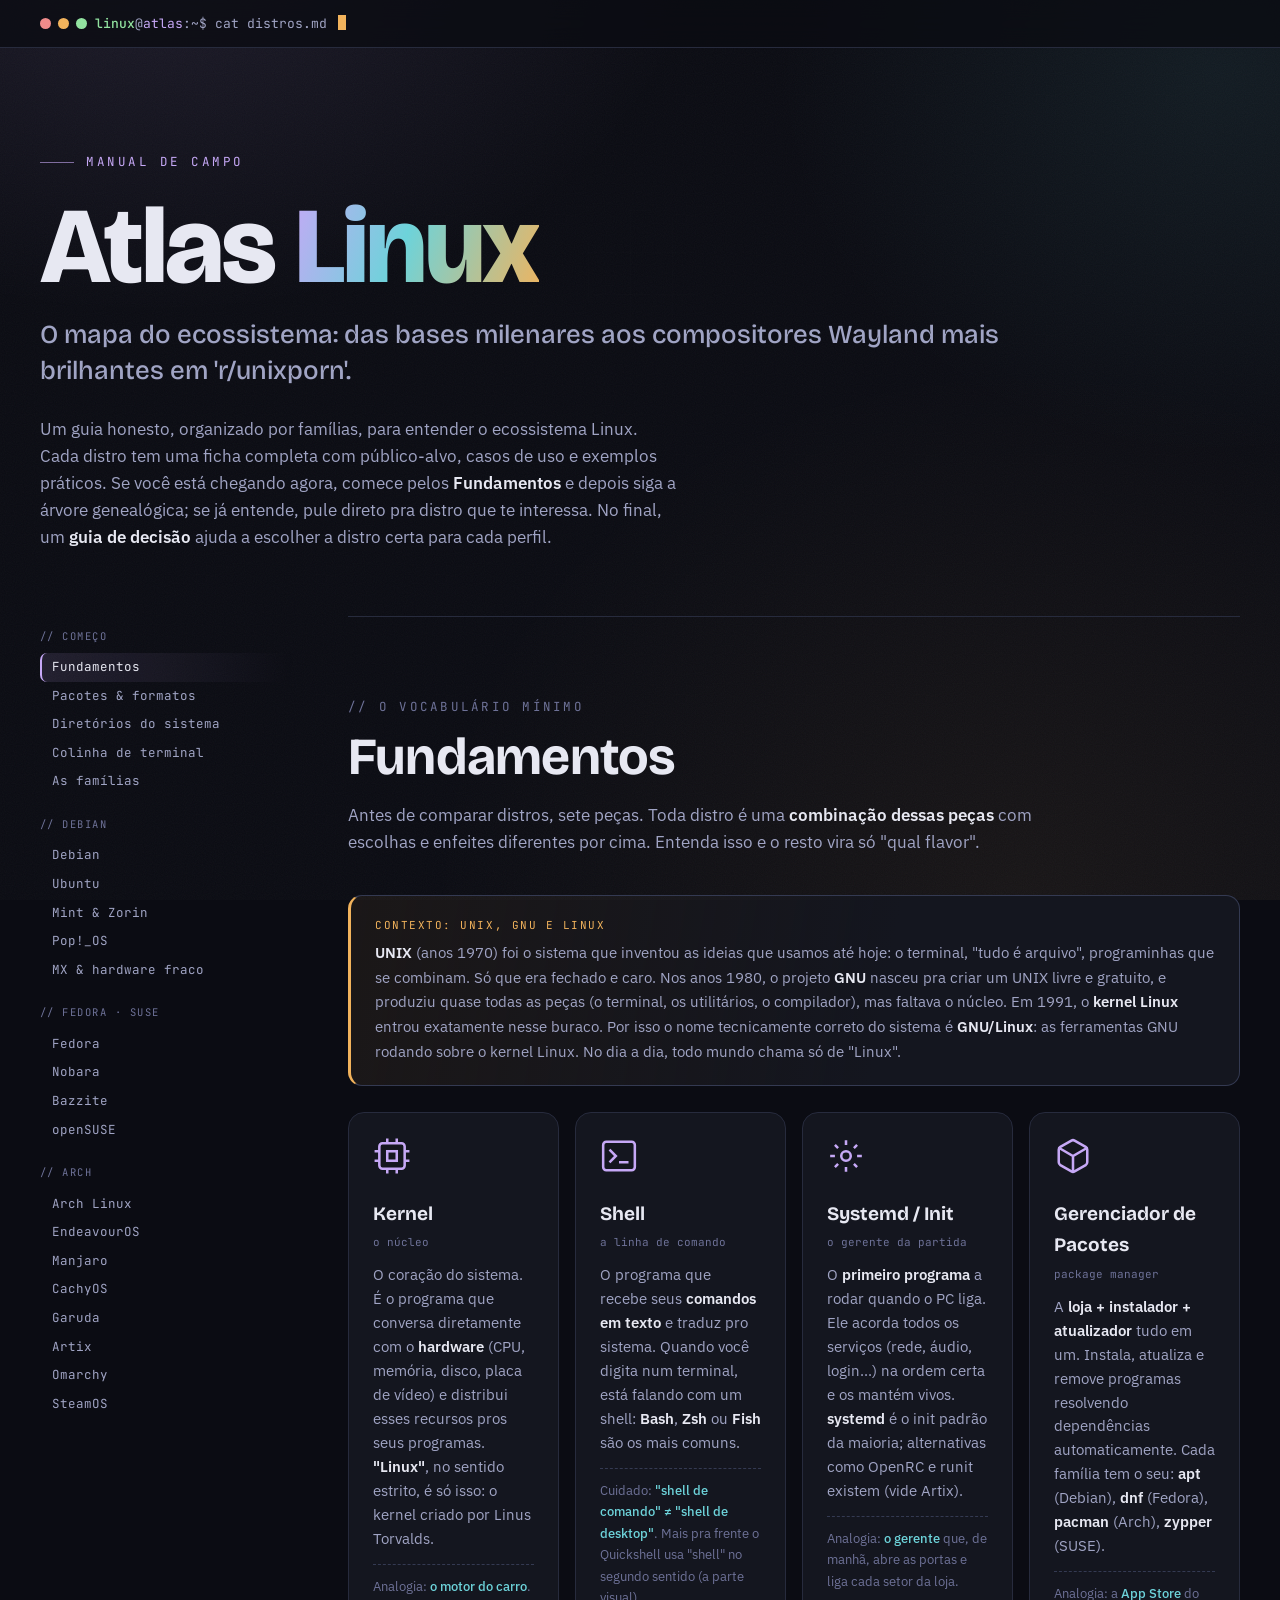
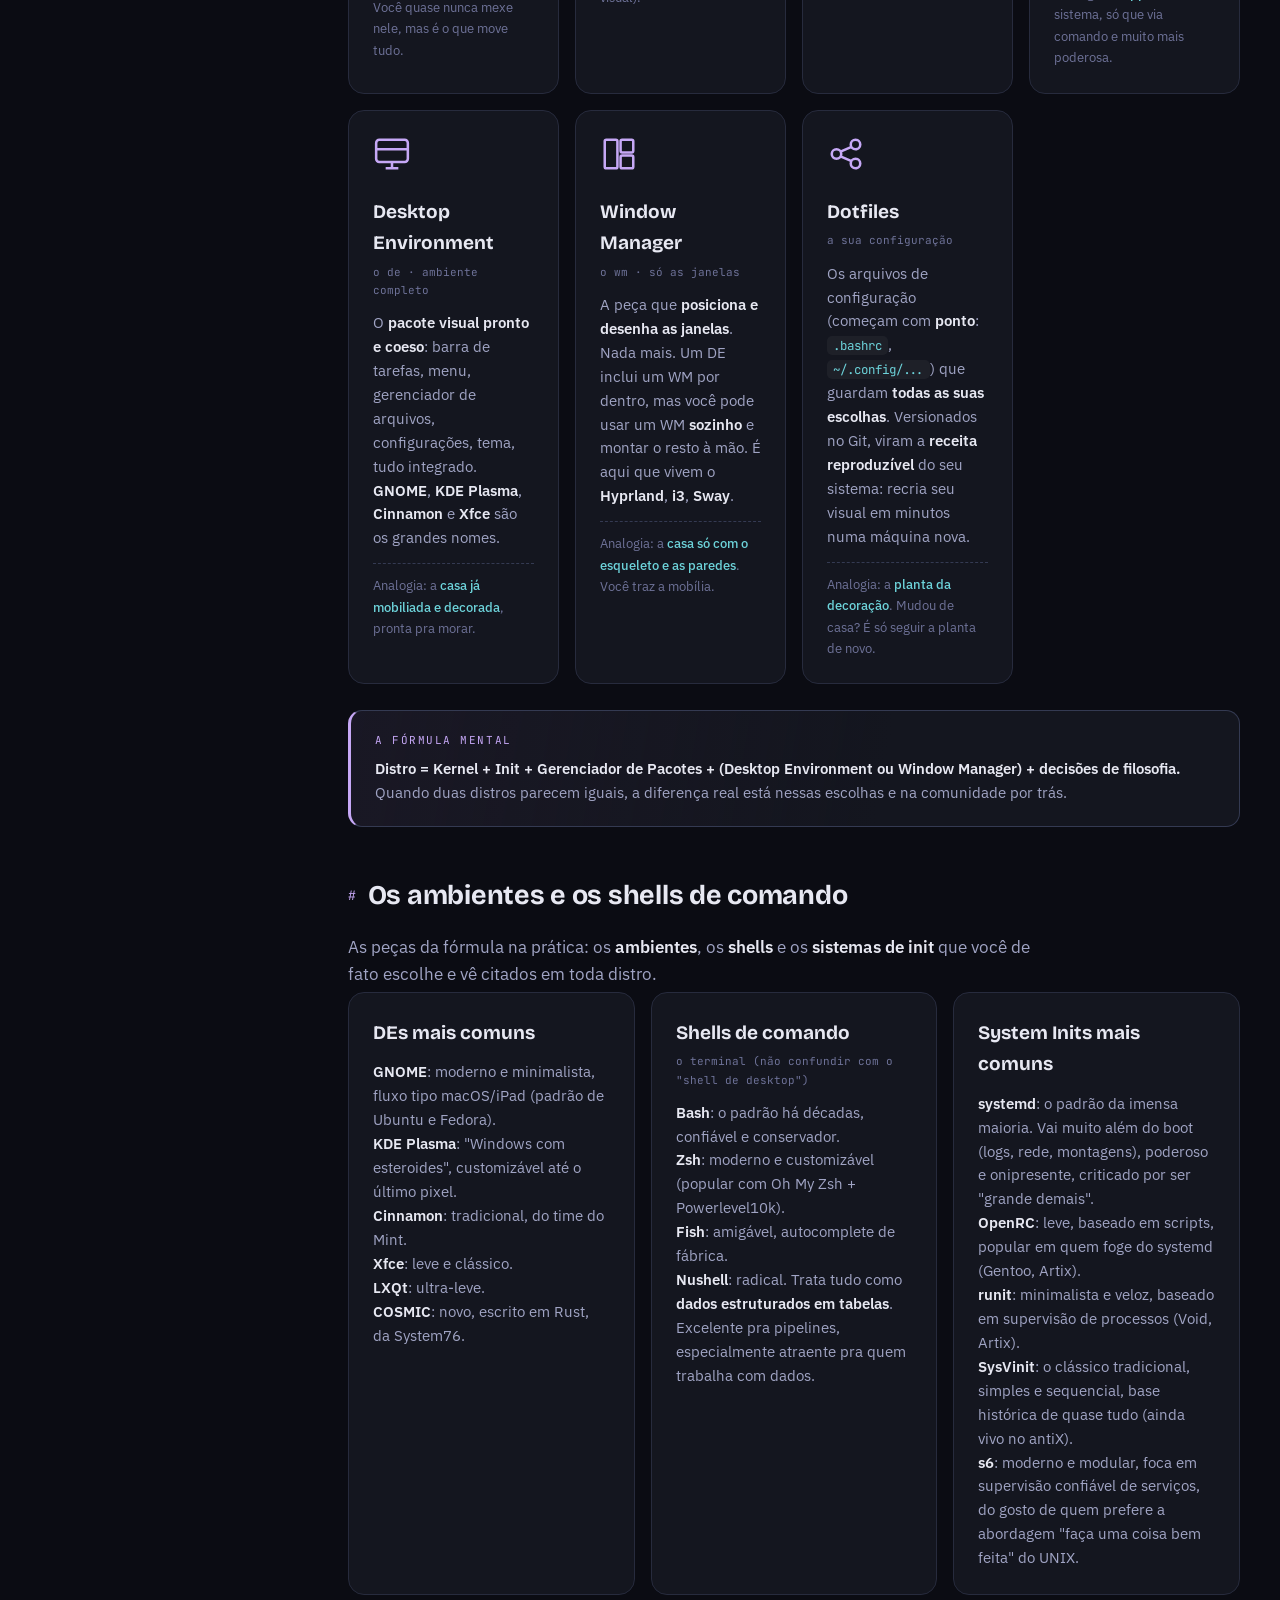
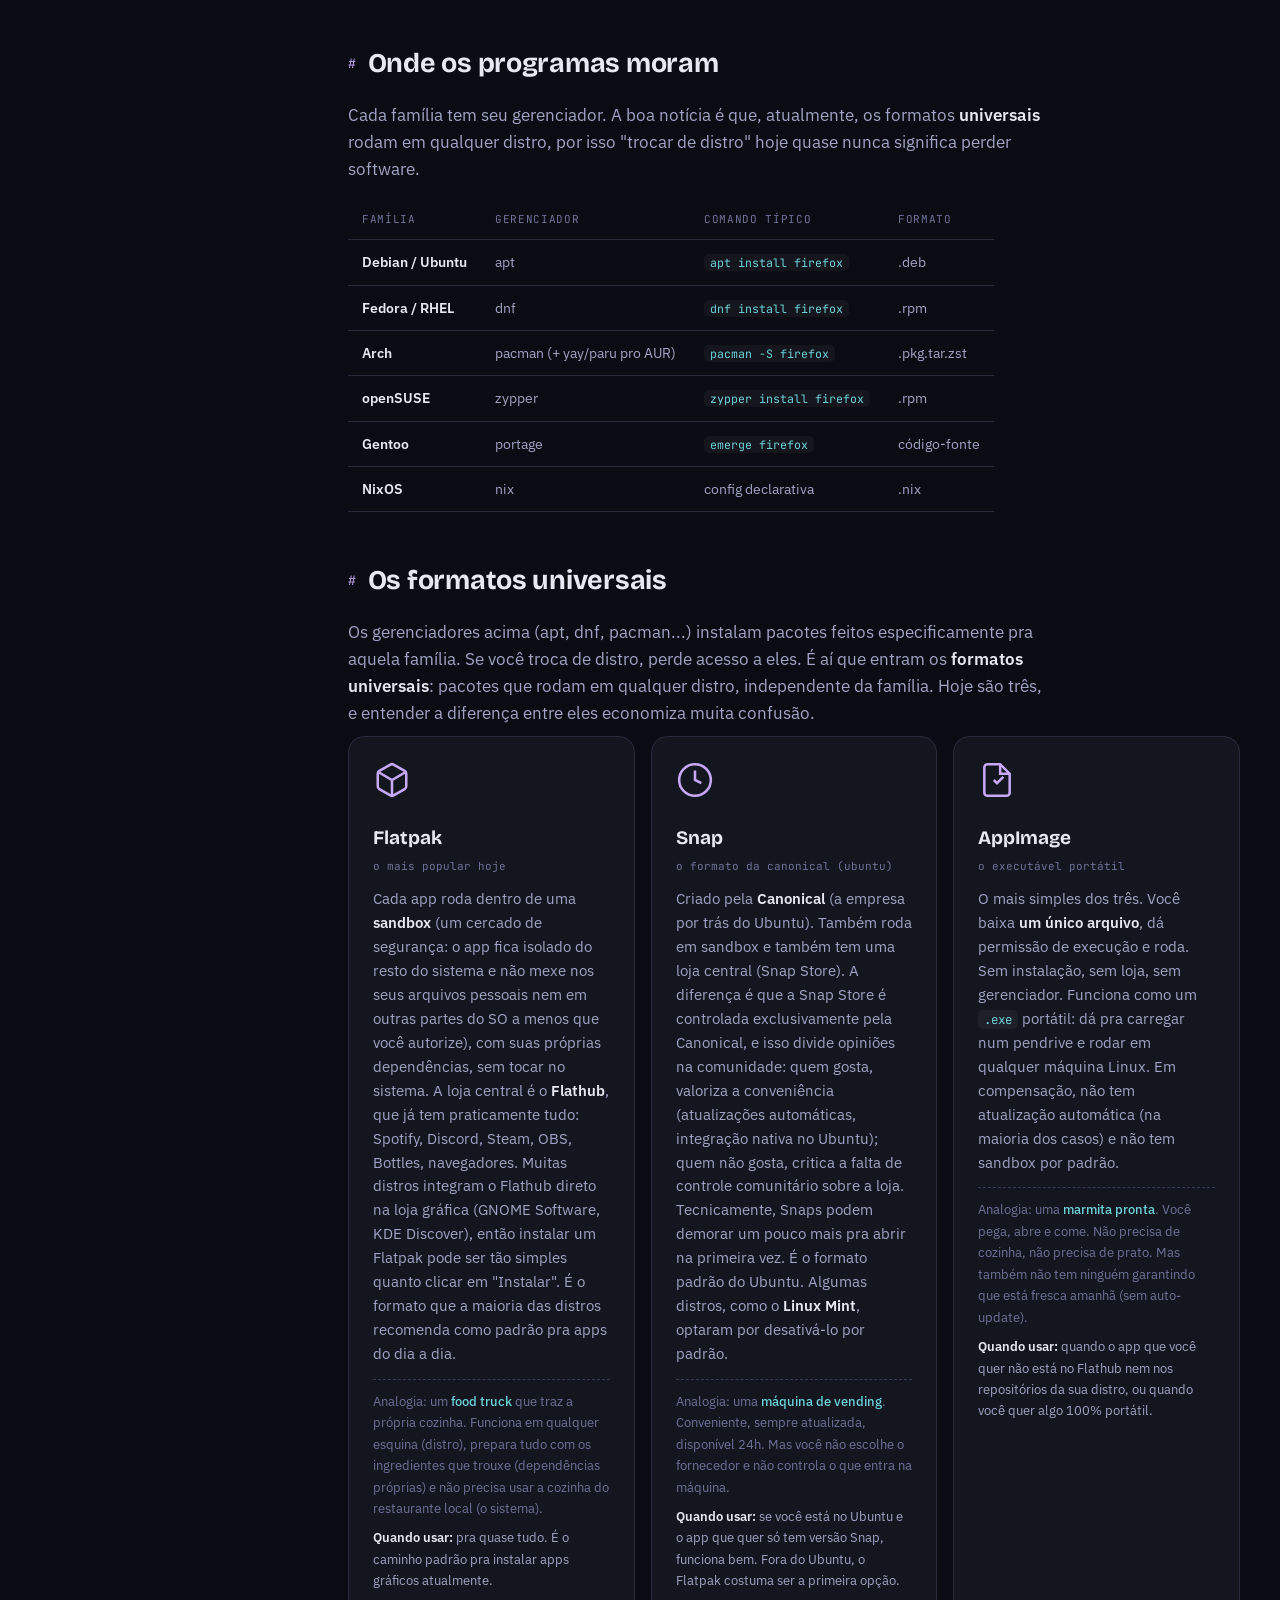
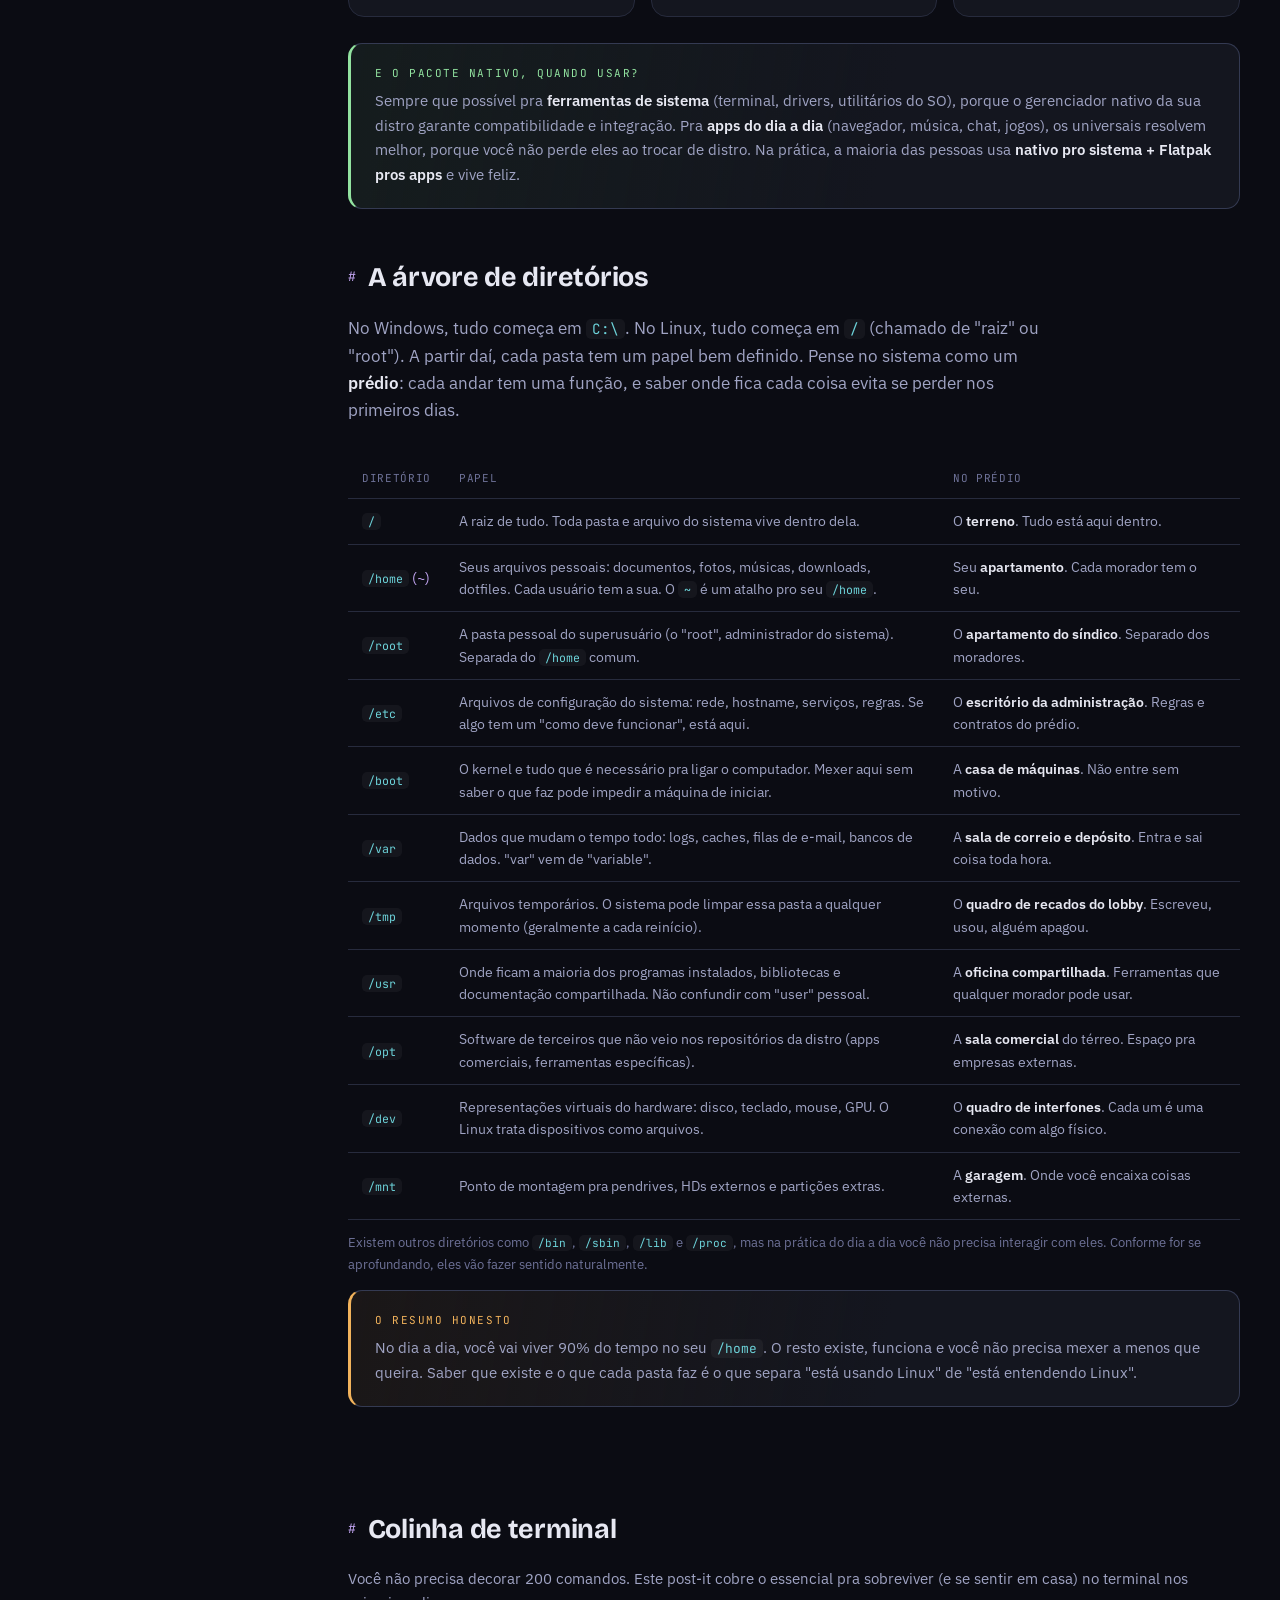
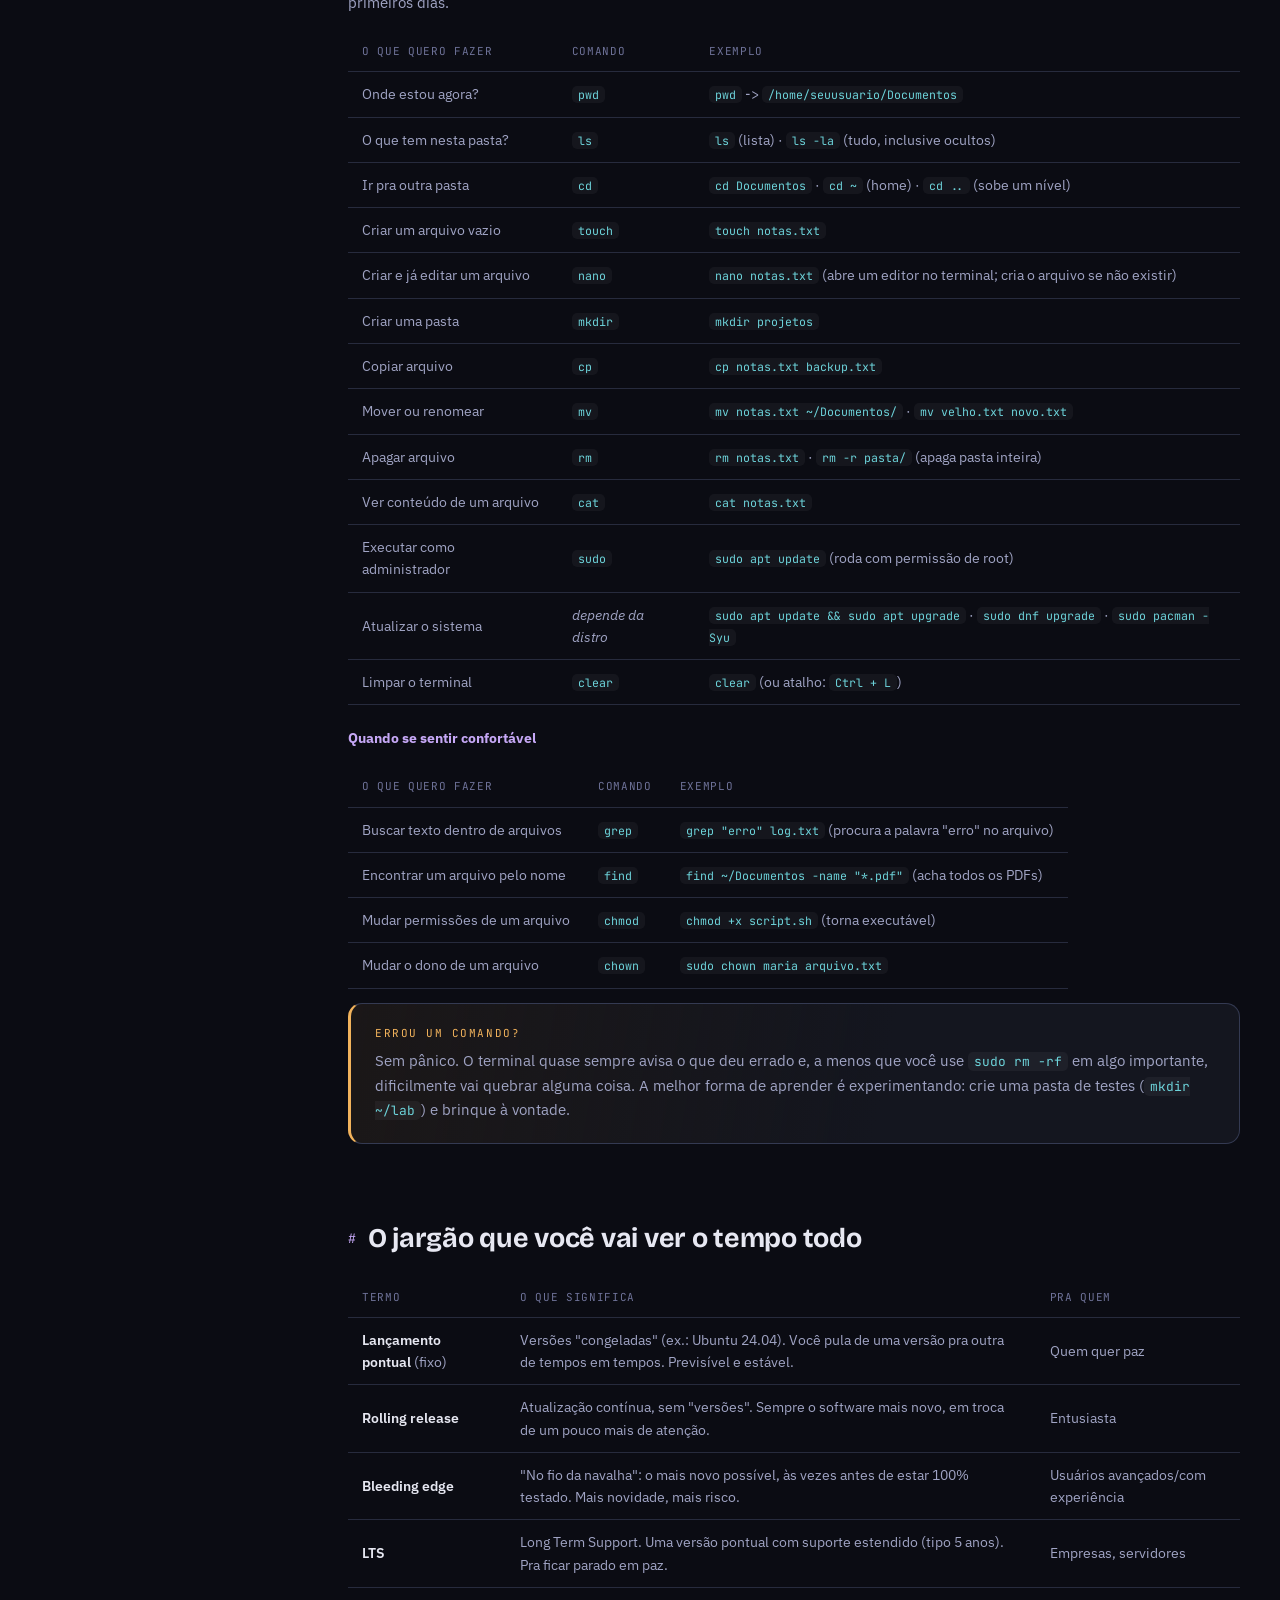
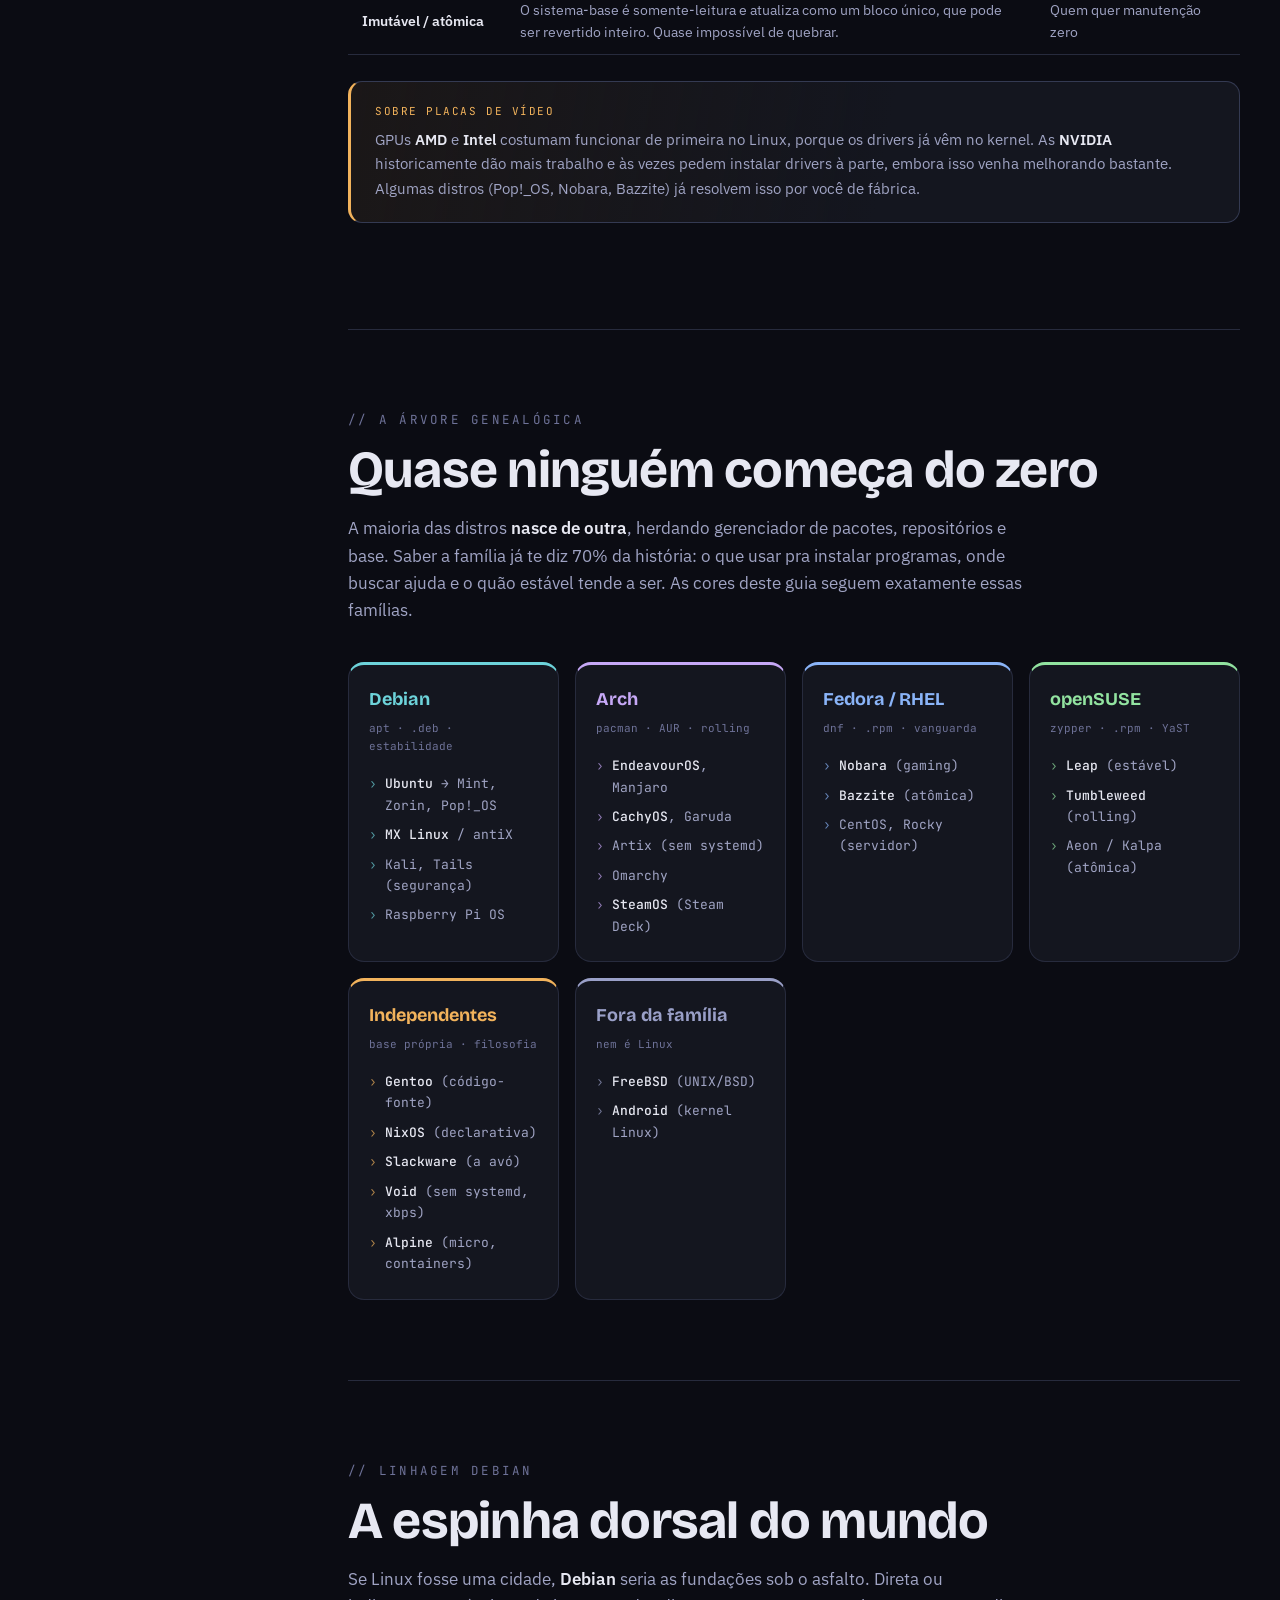
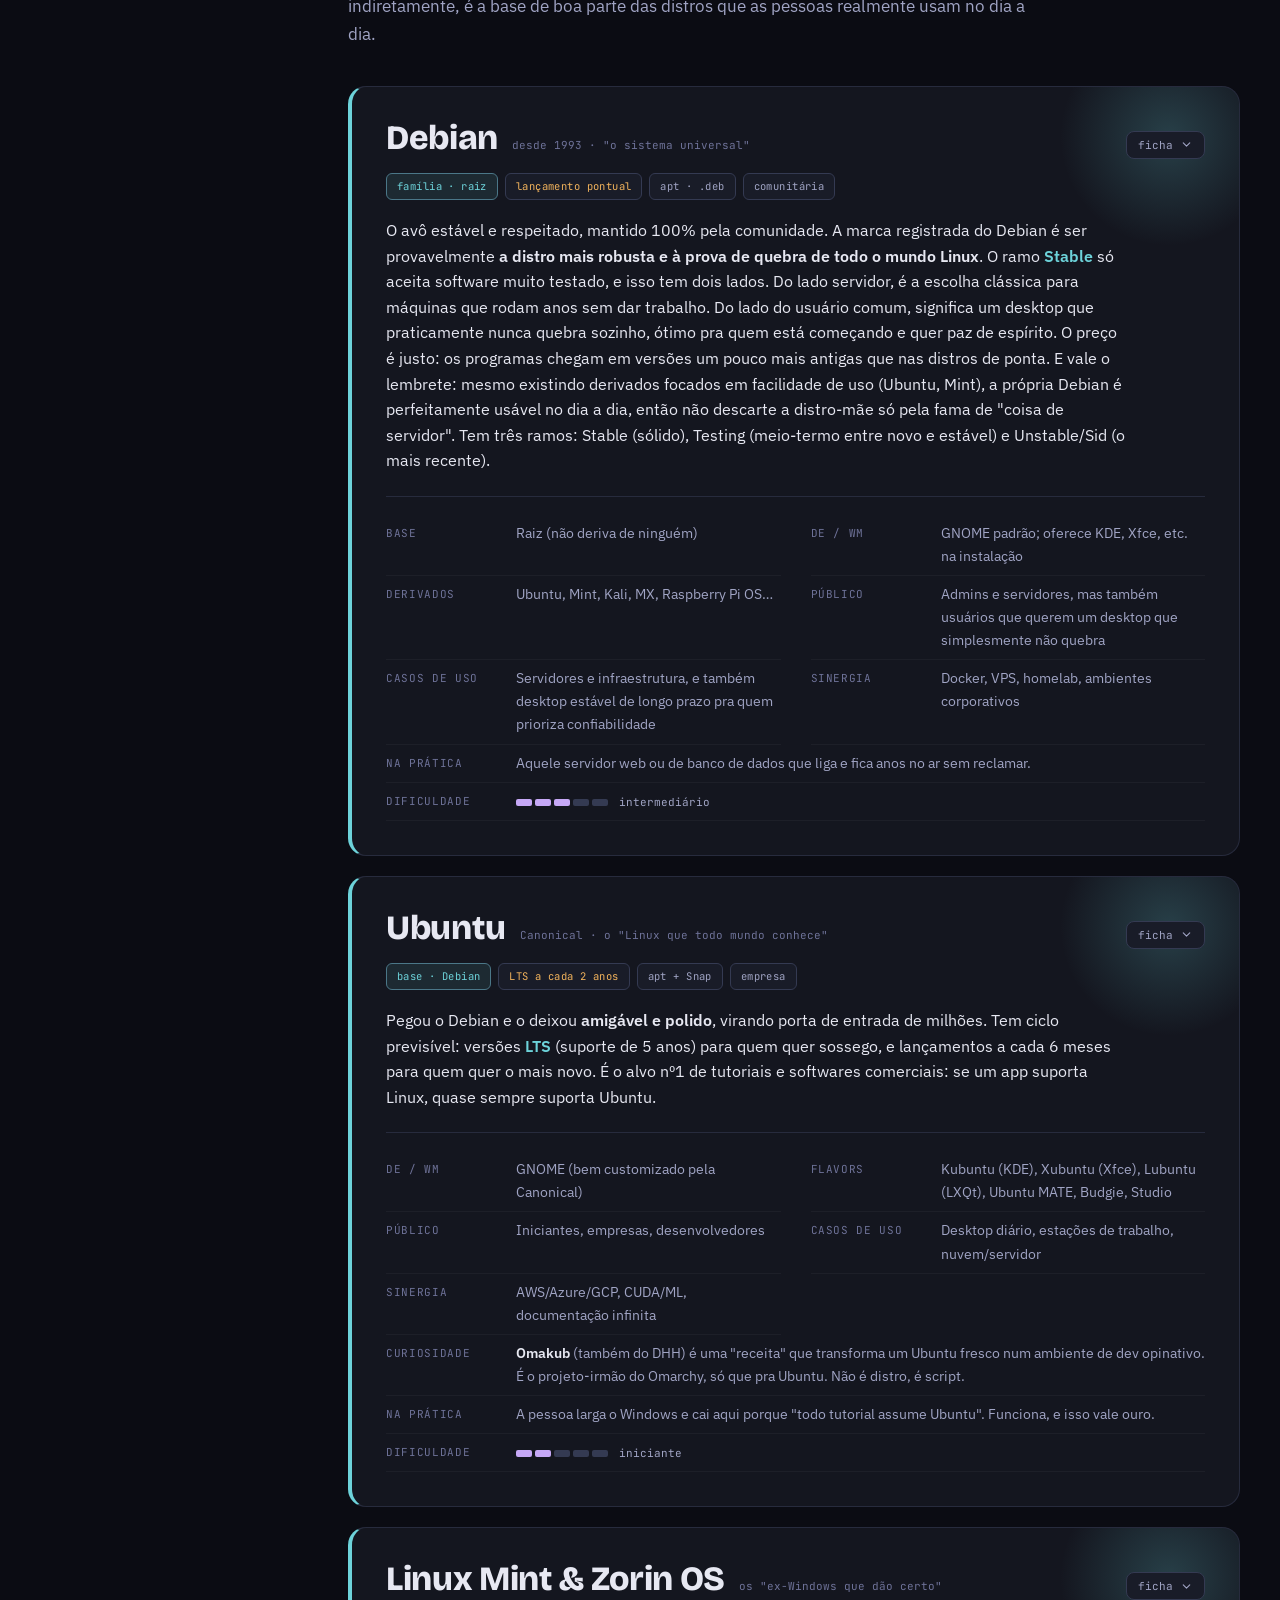
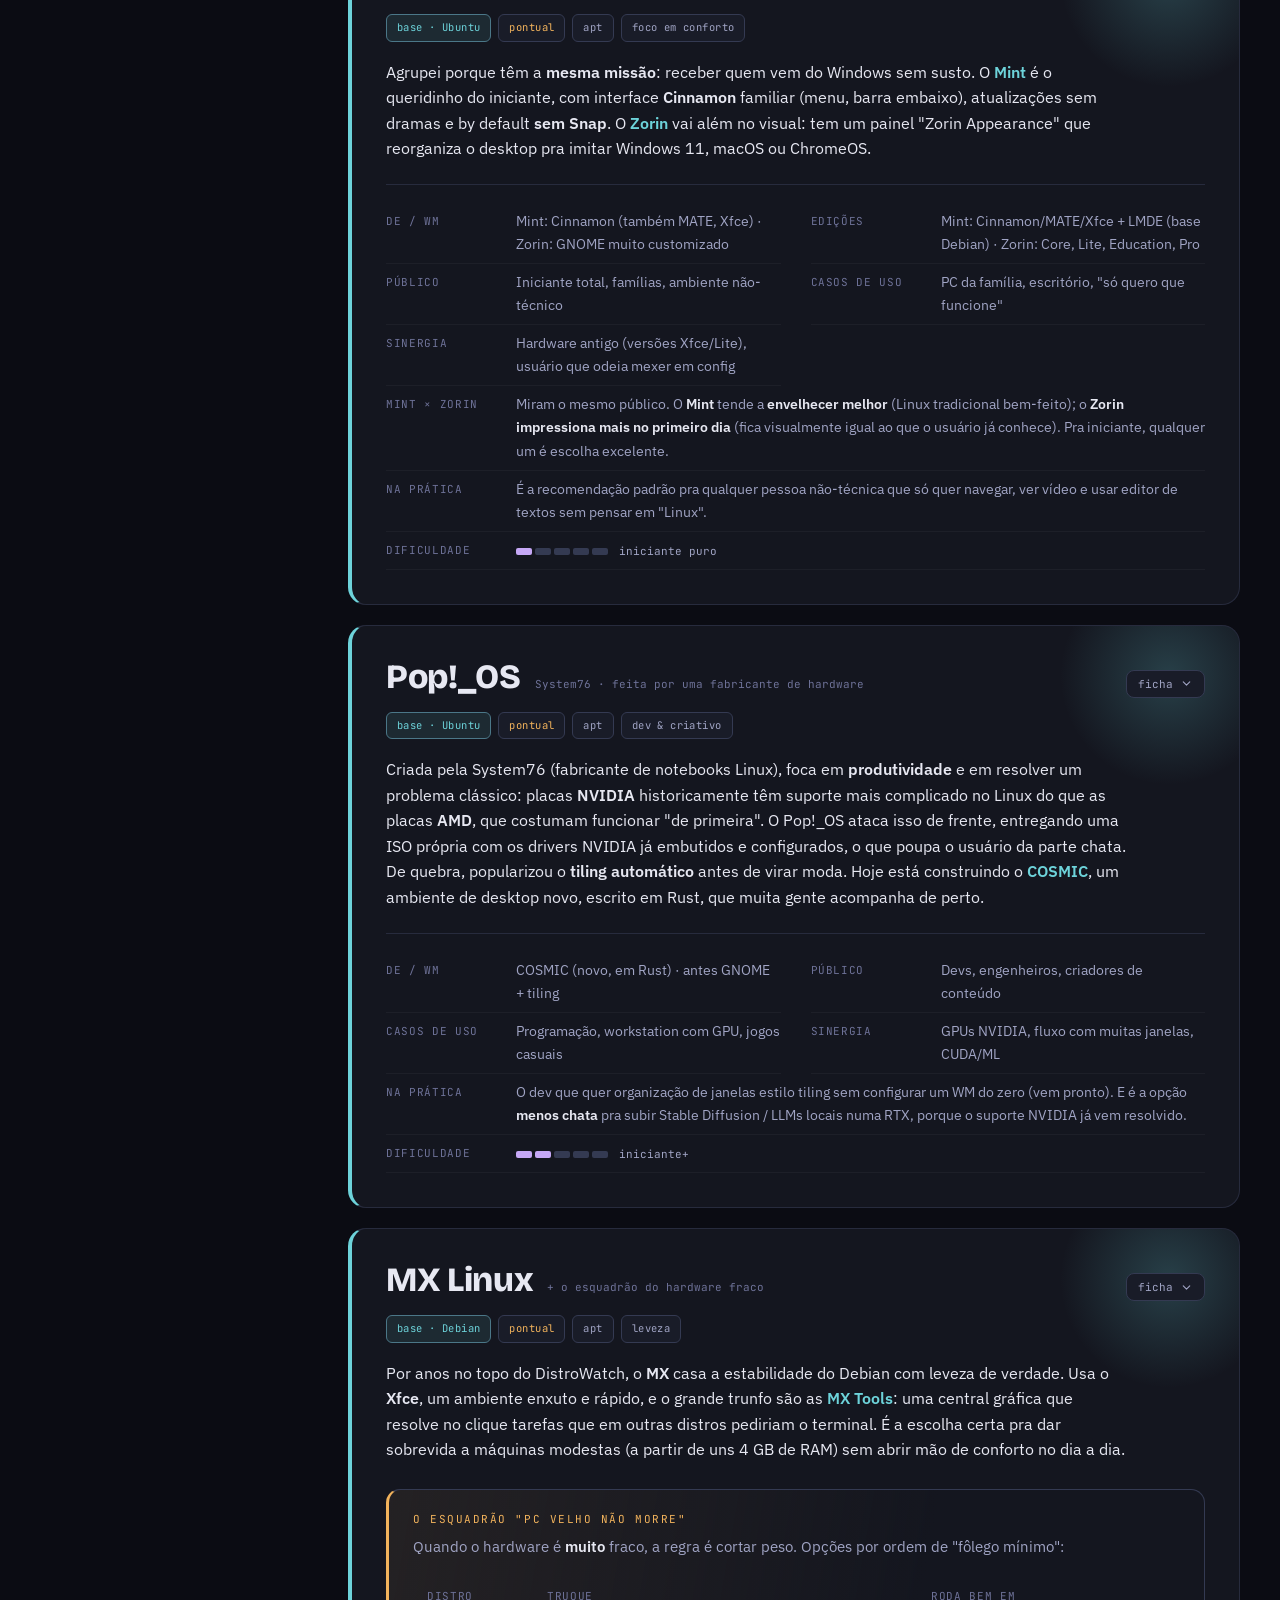
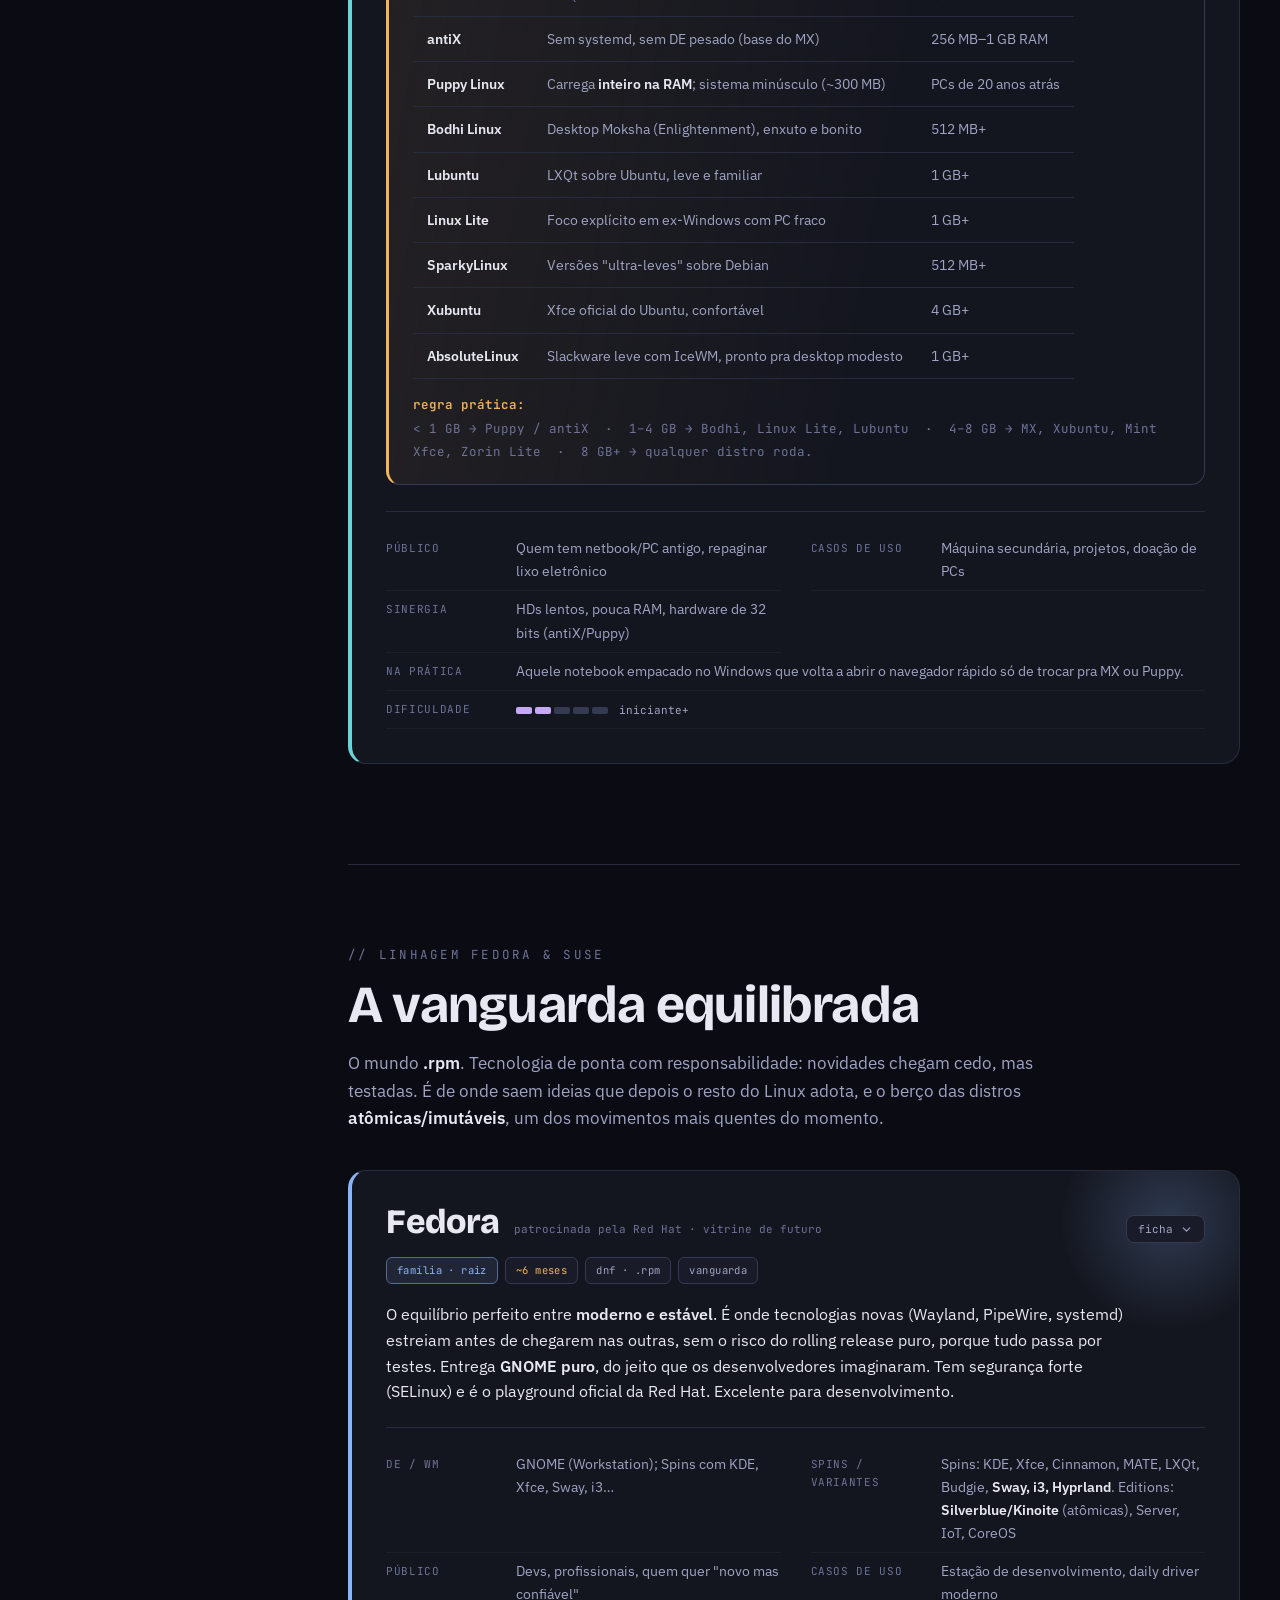
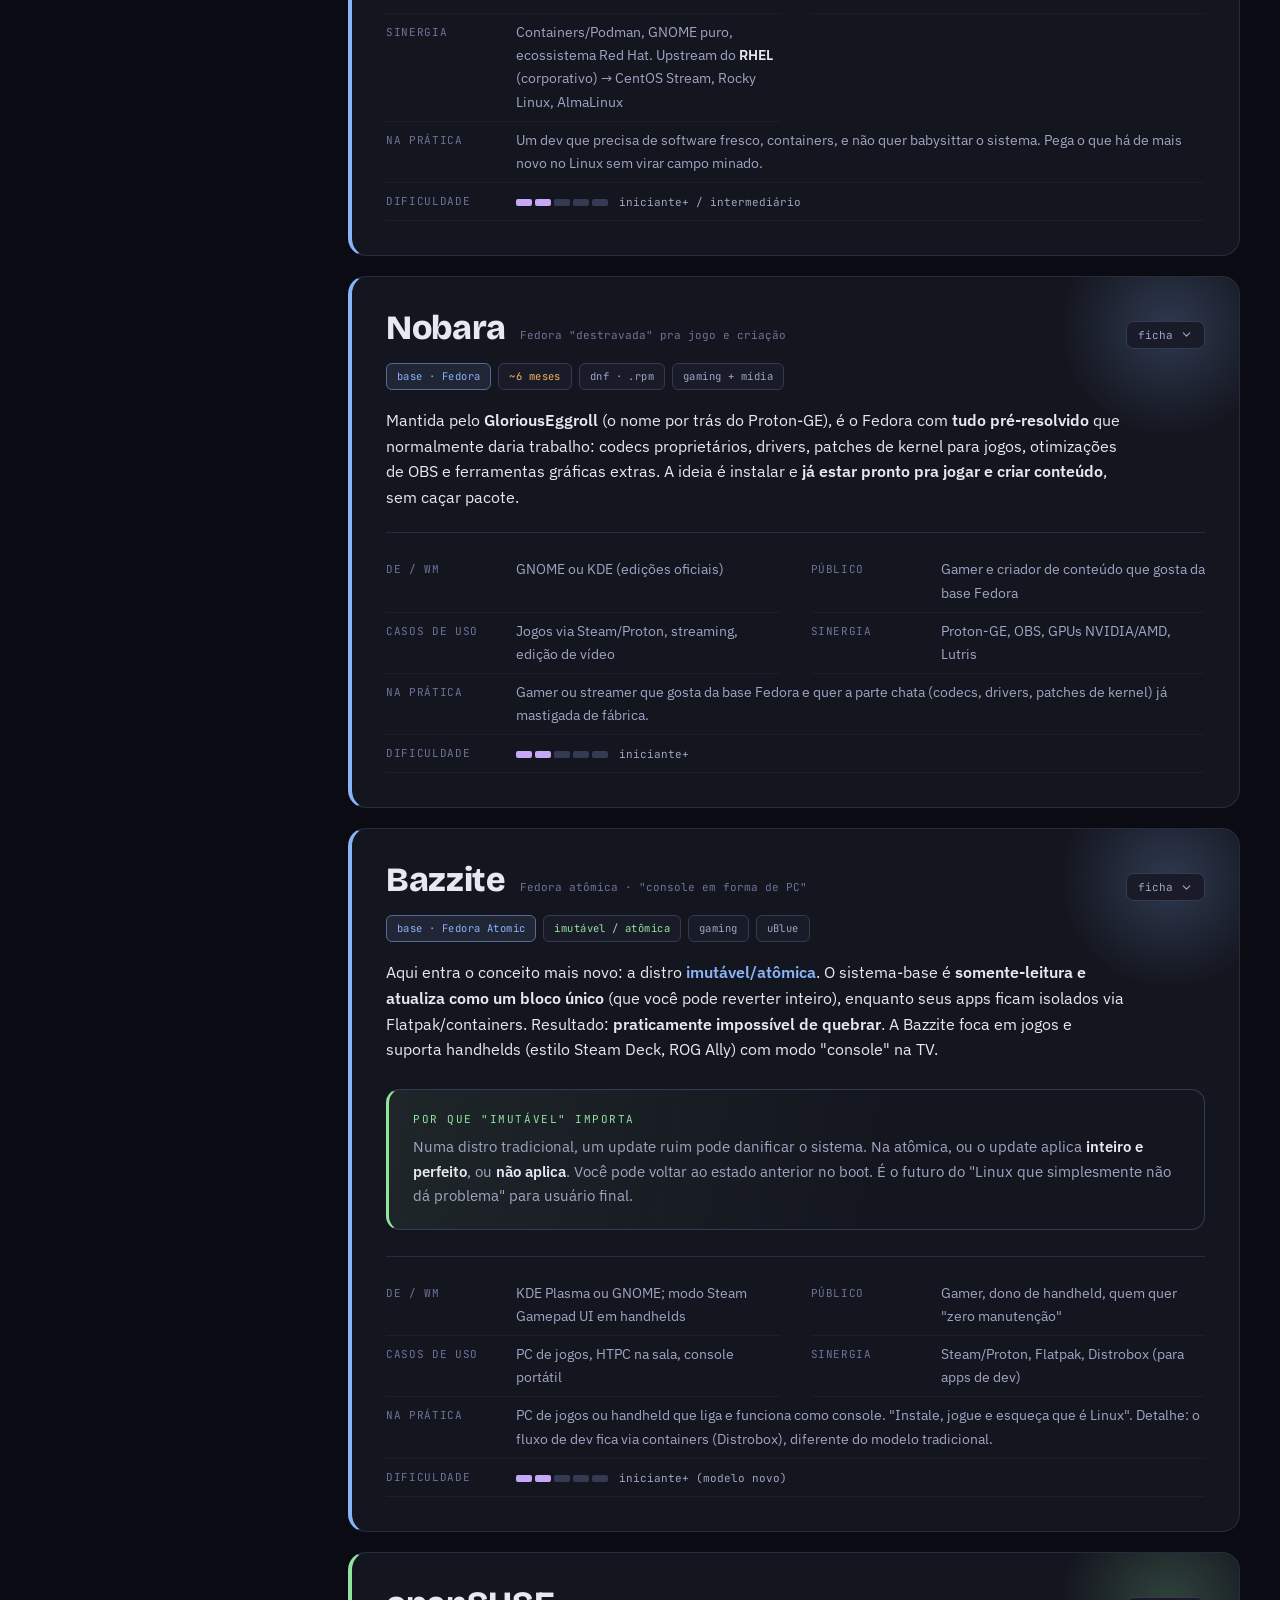
==== commit b73b77b2: "enriquecimento de conteúdo e correção de bugs no navegador" ====
--- a/index.html
+++ b/index.html
@@ -42,6 +42,11 @@
   <a href="#mint-zorin">Mint &amp; Zorin</a>
   <a href="#pop">Pop!_OS</a>
   <a href="#leves">MX &amp; hardware fraco</a>
+  <div class="grp">// fedora · suse</div>
+  <a href="#fedora">Fedora</a>
+  <a href="#nobara">Nobara</a>
+  <a href="#bazzite">Bazzite</a>
+  <a href="#opensuse">openSUSE</a>
   <div class="grp">// arch</div>
   <a href="#arch">Arch Linux</a>
   <a href="#endeavour">EndeavourOS</a>
@@ -51,11 +56,6 @@
   <a href="#artix">Artix</a>
   <a href="#omarchy">Omarchy</a>
   <a href="#steamos">SteamOS</a>
-  <div class="grp">// fedora · suse</div>
-  <a href="#fedora">Fedora</a>
-  <a href="#nobara">Nobara</a>
-  <a href="#bazzite">Bazzite</a>
-  <a href="#opensuse">openSUSE</a>
   <div class="grp">// segurança</div>
   <a href="#kali">Kali Linux</a>
   <a href="#tails">Tails</a>
@@ -128,7 +128,7 @@
       <svg class="ic" viewBox="0 0 24 24" fill="none" stroke="currentColor" stroke-width="1.6"><rect x="2" y="3" width="20" height="14" rx="2"/><path d="M8 21h8M12 17v4M2 9h20"/></svg>
       <h4>Desktop Environment</h4>
       <div class="term">o DE · ambiente completo</div>
-      <p>O <b>pacote visual pronto e coeso</b>: barra de tarefas, menu, gerenciador de arquivos, configurações, tema, tudo integrado. <b>GNOME</b>, <b>KDE Plasma</b>, <b>Cinnamon</b> e <b>XFCE</b> são os grandes nomes.</p>
+      <p>O <b>pacote visual pronto e coeso</b>: barra de tarefas, menu, gerenciador de arquivos, configurações, tema, tudo integrado. <b>GNOME</b>, <b>KDE Plasma</b>, <b>Cinnamon</b> e <b>Xfce</b> são os grandes nomes.</p>
       <div class="ana">Analogia: a <b>casa já mobiliada e decorada</b>, pronta pra morar.</div>
     </div>
 
@@ -152,6 +152,24 @@
   <div class="callout lav">
     <span class="tag">a fórmula mental</span>
     <b>Distro = Kernel + Init + Gerenciador de Pacotes + (Desktop Environment ou Window Manager) + decisões de filosofia.</b> Quando duas distros parecem iguais, a diferença real está nessas escolhas e na comunidade por trás.
+  </div>
+
+  <h3 class="subhead"><span class="mk">#</span> Os ambientes e os shells de comando</h3>
+  <p class="sec-intro" style="margin-top:0">As peças da fórmula na prática: os <b>ambientes</b>, os <b>shells</b> e os <b>sistemas de init</b> que você de fato escolhe e vê citados em toda distro.</p>
+  <div class="concepts" style="margin-top:4px">
+    <div class="ccard">
+      <h4 style="margin-bottom:12px">DEs mais comuns</h4>
+      <p><b>GNOME</b>: moderno e minimalista, fluxo tipo macOS/iPad (padrão de Ubuntu e Fedora).<br><b>KDE Plasma</b>: "Windows com esteroides", customizável até o último pixel.<br><b>Cinnamon</b>: tradicional, do time do Mint.<br><b>Xfce</b>: leve e clássico.<br><b>LXQt</b>: ultra-leve.<br><b>COSMIC</b>: novo, escrito em Rust, da System76.</p>
+    </div>
+    <div class="ccard">
+      <h4 style="margin-bottom:4px">Shells de comando</h4>
+      <div class="term">o terminal (não confundir com o "shell de desktop")</div>
+      <p><b>Bash</b>: o padrão há décadas, confiável e conservador.<br><b>Zsh</b>: moderno e customizável (popular com Oh My Zsh + Powerlevel10k).<br><b>Fish</b>: amigável, autocomplete de fábrica.<br><b>Nushell</b>: radical. Trata tudo como <b>dados estruturados em tabelas</b>. Excelente pra pipelines, especialmente atraente pra quem trabalha com dados.</p>
+    </div>
+    <div class="ccard">
+      <h4 style="margin-bottom:12px">System Inits mais comuns</h4>
+      <p><b>systemd</b>: o padrão da imensa maioria. Vai muito além do boot (logs, rede, montagens), poderoso e onipresente, criticado por ser "grande demais".<br><b>OpenRC</b>: leve, baseado em scripts, popular em quem foge do systemd (Gentoo, Artix).<br><b>runit</b>: minimalista e veloz, baseado em supervisão de processos (Void, Artix).<br><b>SysVinit</b>: o clássico tradicional, simples e sequencial, base histórica de quase tudo (ainda vivo no antiX).<br><b>s6</b>: moderno e modular, foca em supervisão confiável de serviços, do gosto de quem prefere a abordagem "faça uma coisa bem feita" do UNIX.</p>
+    </div>
   </div>
 
   <h3 class="subhead"><span class="mk">#</span> Onde os programas moram</h3>
@@ -236,7 +254,7 @@
   <!-- COLUNA DIREITA: COLINHA DE TERMINAL -->
   <div class="duo-col">
   <h3 class="subhead" id="terminal"><span class="mk">#</span> Colinha de terminal</h3>
-  <p style="margin-top:0;margin-bottom:14px;color:var(--muted);font-size:14.5px">Você não precisa decorar 200 comandos. Esta breve "colinha" cobre o essencial para você conseguir se virar sozinho no terminal nos primeiros dias.</p>
+  <p style="margin-top:0;margin-bottom:14px;color:var(--muted);font-size:14.5px">Você não precisa decorar 200 comandos. Este post-it cobre o essencial pra sobreviver (e se sentir em casa) no terminal nos primeiros dias.</p>
 
   <table class="cmp">
     <tr><th>O que quero fazer</th><th>Comando</th><th>Exemplo</th></tr>
@@ -272,25 +290,12 @@
 
   </div><!-- /duo-grid -->
 
-  <h3 class="subhead"><span class="mk">#</span> Os ambientes e os shells de comando</h3>
-  <div class="concepts" style="margin-top:4px">
-    <div class="ccard">
-      <h4 style="margin-bottom:12px">Desktop Environments mais comuns</h4>
-      <p><b>GNOME</b>: moderno e minimalista, fluxo tipo macOS/iPad (padrão de Ubuntu e Fedora).<br><b>KDE Plasma</b>: "Windows com esteroides", customizável até o último pixel.<br><b>XFCE</b>: leve e clássico.<br><b>Cinnamon</b>: tradicional, do time do Mint.<br><b>MATE</b>: cara de GNOME 2.<br><b>LXQt</b>: ultra-leve.<br><b>Budgie</b>: bonito e equilibrado.<br><b>COSMIC</b>: novo, escrito em Rust, da System76.</p>
-    </div>
-    <div class="ccard">
-      <h4 style="margin-bottom:4px">Shells de comando</h4>
-      <div class="term">o terminal (não confundir com o "shell de desktop")</div>
-      <p><b>Bash</b>: o padrão há décadas, confiável e conservador.<br><b>Zsh</b>: moderno e customizável (popular com Oh My Zsh + Powerlevel10k).<br><b>Fish</b>: amigável, autocomplete de fábrica.<br><b>Nushell</b>: radical. Trata tudo como <b>dados estruturados em tabelas</b>. Excelente pra pipelines, especialmente atraente pra quem trabalha com dados.</p>
-    </div>
-  </div>
-
   <h3 class="subhead"><span class="mk">#</span> O jargão que você vai ver o tempo todo</h3>
   <table class="cmp">
     <tr><th>Termo</th><th>O que significa</th><th>Pra quem</th></tr>
-    <tr><td><b>Fixed release</b></td><td>Versões "congeladas". Atualizações ocorrem de tempos em tempos, o que mantém o ambiente previsível e estável.</td><td>Usuário comum/Quem quer estabilidade</td></tr>
+    <tr><td><b>Lançamento pontual</b> (fixo)</td><td>Versões "congeladas" (ex.: Ubuntu 24.04). Você pula de uma versão pra outra de tempos em tempos. Previsível e estável.</td><td>Quem quer paz</td></tr>
     <tr><td><b>Rolling release</b></td><td>Atualização contínua, sem "versões". Sempre o software mais novo, em troca de um pouco mais de atenção.</td><td>Entusiasta</td></tr>
-    <tr><td><b>Bleeding edge</b></td><td>"No fio da navalha": o mais novo possível, às vezes antes de estar 100% testado. Mais novidade, mais risco.</td><td>Usuários avançados/experientes</td></tr>
+    <tr><td><b>Bleeding edge</b></td><td>"No fio da navalha": o mais novo possível, às vezes antes de estar 100% testado. Mais novidade, mais risco.</td><td>Usuários avançados/com experiência</td></tr>
     <tr><td><b>LTS</b></td><td>Long Term Support. Uma versão pontual com suporte estendido (tipo 5 anos). Pra ficar parado em paz.</td><td>Empresas, servidores</td></tr>
     <tr><td><b>Imutável / atômica</b></td><td>O sistema-base é somente-leitura e atualiza como um bloco único, que pode ser revertido inteiro. Quase impossível de quebrar.</td><td>Quem quer manutenção zero</td></tr>
   </table>
@@ -305,7 +310,7 @@
   <div class="sec-head">
     <div class="sec-idx">// a árvore genealógica</div>
     <h2 class="sec-title">Quase ninguém começa do zero</h2>
-    <p class="sec-intro">A maioria das distros <b>nasce de outra distro</b>, herdando gerenciador de pacotes, repositórios e base. Saber a família já te diz 70% da história: o que usar pra instalar programas, onde buscar ajuda e o quão estável tende a ser. As cores deste guia seguem exatamente essas famílias.</p>
+    <p class="sec-intro">A maioria das distros <b>nasce de outra</b>, herdando gerenciador de pacotes, repositórios e base. Saber a família já te diz 70% da história: o que usar pra instalar programas, onde buscar ajuda e o quão estável tende a ser. As cores deste guia seguem exatamente essas famílias.</p>
   </div>
 
   <div class="tree">
@@ -353,10 +358,10 @@
   <article id="debian" class="distro" style="--c:var(--fam-debian)"><div class="glow"></div>
     <div class="d-head"><span class="d-name">Debian</span><span class="d-tag">desde 1993 · "o sistema universal"</span></div>
     <div class="badges"><span class="badge fam">família · raiz</span><span class="badge fixo">lançamento pontual</span><span class="badge">apt · .deb</span><span class="badge">comunitária</span></div>
-    <p class="d-desc">O avô estável e respeitado, mantido 100% pela comunidade. A marca registrada do Debian é ser provavelmente <b>a distro mais robusta e à prova de quebra de todo o mundo Linux</b>. O ramo <span class="hl">Stable</span> só aceita software muito testado, e isso tem dois lados. Do lado servidor, é a escolha clássica para máquinas que rodam anos sem dar trabalho. Do lado do usuário comum, significa um desktop que praticamente nunca quebra sozinho, ótimo pra quem está começando e quer paz de espírito. O preço é justo: os programas chegam em versões um pouco mais antigas que nas distros de ponta. E vale o lembrete: mesmo existindo derivados focados em facilidade no uso (Ubuntu, Mint), o próprio Debian é perfeitamente usável no dia a dia, então não descarte a distro-mãe só pela fama de "coisa de servidor". Debian conta com três ramos: Stable (sólido), Testing (meio-termo entre novo e estável) e Unstable/Sid (o mais recente).</p>
+    <p class="d-desc">O avô estável e respeitado, mantido 100% pela comunidade. A marca registrada do Debian é ser provavelmente <b>a distro mais robusta e à prova de quebra de todo o mundo Linux</b>. O ramo <span class="hl">Stable</span> só aceita software muito testado, e isso tem dois lados. Do lado servidor, é a escolha clássica para máquinas que rodam anos sem dar trabalho. Do lado do usuário comum, significa um desktop que praticamente nunca quebra sozinho, ótimo pra quem está começando e quer paz de espírito. O preço é justo: os programas chegam em versões um pouco mais antigas que nas distros de ponta. E vale o lembrete: mesmo existindo derivados focados em facilidade de uso (Ubuntu, Mint), a própria Debian é perfeitamente usável no dia a dia, então não descarte a distro-mãe só pela fama de "coisa de servidor". Tem três ramos: Stable (sólido), Testing (meio-termo entre novo e estável) e Unstable/Sid (o mais recente).</p>
     <div class="ficha">
       <div class="frow"><span class="k">base</span><span class="v">Raiz (não deriva de ninguém)</span></div>
-      <div class="frow"><span class="k">DE / WM</span><span class="v">GNOME padrão; oferece KDE, XFCE, etc. na instalação</span></div>
+      <div class="frow"><span class="k">DE / WM</span><span class="v">GNOME padrão; oferece KDE, Xfce, etc. na instalação</span></div>
       <div class="frow"><span class="k">derivados</span><span class="v">Ubuntu, Mint, Kali, MX, Raspberry Pi OS…</span></div>
       <div class="frow"><span class="k">público</span><span class="v">Admins e servidores, mas também usuários que querem um desktop que simplesmente não quebra</span></div>
       <div class="frow"><span class="k">casos de uso</span><span class="v">Servidores e infraestrutura, e também desktop estável de longo prazo pra quem prioriza confiabilidade</span></div>
@@ -372,7 +377,7 @@
     <p class="d-desc">Pegou o Debian e o deixou <b>amigável e polido</b>, virando porta de entrada de milhões. Tem ciclo previsível: versões <span class="hl">LTS</span> (suporte de 5 anos) para quem quer sossego, e lançamentos a cada 6 meses para quem quer o mais novo. É o alvo nº1 de tutoriais e softwares comerciais: se um app suporta Linux, quase sempre suporta Ubuntu.</p>
     <div class="ficha">
       <div class="frow"><span class="k">DE / WM</span><span class="v">GNOME (bem customizado pela Canonical)</span></div>
-      <div class="frow"><span class="k">flavors</span><span class="v">Kubuntu (KDE), Xubuntu (XFCE), Lubuntu (LXQt), Ubuntu MATE, Budgie, Studio</span></div>
+      <div class="frow"><span class="k">flavors</span><span class="v">Kubuntu (KDE), Xubuntu (Xfce), Lubuntu (LXQt), Ubuntu MATE, Budgie, Studio</span></div>
       <div class="frow"><span class="k">público</span><span class="v">Iniciantes, empresas, desenvolvedores</span></div>
       <div class="frow"><span class="k">casos de uso</span><span class="v">Desktop diário, estações de trabalho, nuvem/servidor</span></div>
       <div class="frow"><span class="k">sinergia</span><span class="v">AWS/Azure/GCP, CUDA/ML, documentação infinita</span></div>
@@ -387,11 +392,11 @@
     <div class="badges"><span class="badge fam">base · Ubuntu</span><span class="badge fixo">pontual</span><span class="badge">apt</span><span class="badge">foco em conforto</span></div>
     <p class="d-desc">Agrupei porque têm a <b>mesma missão</b>: receber quem vem do Windows sem susto. O <span class="hl">Mint</span> é o queridinho do iniciante, com interface <b>Cinnamon</b> familiar (menu, barra embaixo), atualizações sem dramas e by default <b>sem Snap</b>. O <span class="hl">Zorin</span> vai além no visual: tem um painel "Zorin Appearance" que reorganiza o desktop pra imitar Windows 11, macOS ou ChromeOS.</p>
     <div class="ficha">
-      <div class="frow"><span class="k">DE / WM</span><span class="v">Mint: Cinnamon (também MATE, XFCE) · Zorin: GNOME muito customizado</span></div>
-      <div class="frow"><span class="k">edições</span><span class="v">Mint: Cinnamon/MATE/XFCE + LMDE (base Debian) · Zorin: Core, Lite, Education, Pro</span></div>
+      <div class="frow"><span class="k">DE / WM</span><span class="v">Mint: Cinnamon (também MATE, Xfce) · Zorin: GNOME muito customizado</span></div>
+      <div class="frow"><span class="k">edições</span><span class="v">Mint: Cinnamon/MATE/Xfce + LMDE (base Debian) · Zorin: Core, Lite, Education, Pro</span></div>
       <div class="frow"><span class="k">público</span><span class="v">Iniciante total, famílias, ambiente não-técnico</span></div>
       <div class="frow"><span class="k">casos de uso</span><span class="v">PC da família, escritório, "só quero que funcione"</span></div>
-      <div class="frow"><span class="k">sinergia</span><span class="v">Hardware antigo (versões XFCE/Lite), usuário que odeia mexer em config</span></div>
+      <div class="frow"><span class="k">sinergia</span><span class="v">Hardware antigo (versões Xfce/Lite), usuário que odeia mexer em config</span></div>
       <div class="frow wide"><span class="k">mint × zorin</span><span class="v">Miram o mesmo público. O <b>Mint</b> tende a <b>envelhecer melhor</b> (Linux tradicional bem-feito); o <b>Zorin</b> <b>impressiona mais no primeiro dia</b> (fica visualmente igual ao que o usuário já conhece). Pra iniciante, qualquer um é escolha excelente.</span></div>
       <div class="frow wide"><span class="k">na prática</span><span class="v">É a recomendação padrão pra qualquer pessoa não-técnica que só quer navegar, ver vídeo e usar editor de textos sem pensar em "Linux".</span></div>
       <div class="frow wide"><span class="k">dificuldade</span><span class="v"><span class="diff"><i class="on"></i><i></i><i></i><i></i><i></i><span class="lbl">iniciante puro</span></span></span></div>
@@ -415,7 +420,7 @@
   <article id="leves" class="distro" style="--c:var(--fam-debian)"><div class="glow"></div>
     <div class="d-head"><span class="d-name">MX Linux</span><span class="d-tag">+ o esquadrão do hardware fraco</span></div>
     <div class="badges"><span class="badge fam">base · Debian</span><span class="badge fixo">pontual</span><span class="badge">apt</span><span class="badge">leveza</span></div>
-    <p class="d-desc">Por anos no topo do DistroWatch, o <b>MX</b> casa a estabilidade do Debian com leveza de verdade. Usa o <b>XFCE</b>, um ambiente enxuto e rápido, e o grande trunfo são as <span class="hl">MX Tools</span>: uma central gráfica que resolve no clique tarefas que em outras distros pediriam o terminal. É a escolha certa pra dar sobrevida a máquinas modestas (a partir de uns 4 GB de RAM) sem abrir mão de conforto no dia a dia.</p>
+    <p class="d-desc">Por anos no topo do DistroWatch, o <b>MX</b> casa a estabilidade do Debian com leveza de verdade. Usa o <b>Xfce</b>, um ambiente enxuto e rápido, e o grande trunfo são as <span class="hl">MX Tools</span>: uma central gráfica que resolve no clique tarefas que em outras distros pediriam o terminal. É a escolha certa pra dar sobrevida a máquinas modestas (a partir de uns 4 GB de RAM) sem abrir mão de conforto no dia a dia.</p>
     <div class="callout">
       <span class="tag">o esquadrão "PC velho não morre"</span>
       Quando o hardware é <b>muito</b> fraco, a regra é cortar peso. Opções por ordem de "fôlego mínimo":
@@ -427,12 +432,12 @@
         <tr><td><b>Lubuntu</b></td><td>LXQt sobre Ubuntu, leve e familiar</td><td>1 GB+</td></tr>
         <tr><td><b>Linux Lite</b></td><td>Foco explícito em ex-Windows com PC fraco</td><td>1 GB+</td></tr>
         <tr><td><b>SparkyLinux</b></td><td>Versões "ultra-leves" sobre Debian</td><td>512 MB+</td></tr>
-        <tr><td><b>Xubuntu</b></td><td>XFCE oficial do Ubuntu, confortável</td><td>4 GB+</td></tr>
+        <tr><td><b>Xubuntu</b></td><td>Xfce oficial do Ubuntu, confortável</td><td>4 GB+</td></tr>
         <tr><td><b>AbsoluteLinux</b></td><td>Slackware leve com IceWM, pronto pra desktop modesto</td><td>1 GB+</td></tr>
       </table>
       <div style="margin-top:14px;font-family:var(--mono);font-size:12.5px;color:var(--faint);line-height:1.9">
         <b style="color:var(--amber)">regra prática:</b><br>
-        &lt; 1 GB → Puppy / antiX &nbsp;·&nbsp; 1–4 GB → Bodhi, Linux Lite, Lubuntu &nbsp;·&nbsp; 4–8 GB → MX, Xubuntu, Mint XFCE, Zorin Lite &nbsp;·&nbsp; 8 GB+ → qualquer distro roda.
+        &lt; 1 GB → Puppy / antiX &nbsp;·&nbsp; 1–4 GB → Bodhi, Linux Lite, Lubuntu &nbsp;·&nbsp; 4–8 GB → MX, Xubuntu, Mint Xfce, Zorin Lite &nbsp;·&nbsp; 8 GB+ → qualquer distro roda.
       </div>
     </div>
     <div class="ficha">
@@ -441,6 +446,77 @@
       <div class="frow"><span class="k">sinergia</span><span class="v">HDs lentos, pouca RAM, hardware de 32 bits (antiX/Puppy)</span></div>
       <div class="frow wide"><span class="k">na prática</span><span class="v">Aquele notebook empacado no Windows que volta a abrir o navegador rápido só de trocar pra MX ou Puppy.</span></div>
       <div class="frow wide"><span class="k">dificuldade</span><span class="v"><span class="diff"><i class="on"></i><i class="on"></i><i></i><i></i><i></i><span class="lbl">iniciante+</span></span></span></div>
+    </div>
+  </article>
+</section>
+
+<!-- ============ FEDORA / SUSE ============ -->
+<section class="reveal">
+  <div class="sec-head">
+    <div class="sec-idx">// linhagem fedora &amp; suse</div>
+    <h2 class="sec-title">A vanguarda equilibrada</h2>
+    <p class="sec-intro">O mundo <b>.rpm</b>. Tecnologia de ponta com responsabilidade: novidades chegam cedo, mas testadas. É de onde saem ideias que depois o resto do Linux adota, e o berço das distros <b>atômicas/imutáveis</b>, um dos movimentos mais quentes do momento.</p>
+  </div>
+
+  <article id="fedora" class="distro" style="--c:var(--fam-fedora)"><div class="glow"></div>
+    <div class="d-head"><span class="d-name">Fedora</span><span class="d-tag">patrocinada pela Red Hat · vitrine de futuro</span></div>
+    <div class="badges"><span class="badge fam">família · raiz</span><span class="badge fixo">~6 meses</span><span class="badge">dnf · .rpm</span><span class="badge">vanguarda</span></div>
+    <p class="d-desc">O equilíbrio perfeito entre <b>moderno e estável</b>. É onde tecnologias novas (Wayland, PipeWire, systemd) estreiam antes de chegarem nas outras, sem o risco do rolling release puro, porque tudo passa por testes. Entrega <b>GNOME puro</b>, do jeito que os desenvolvedores imaginaram. Tem segurança forte (SELinux) e é o playground oficial da Red Hat. Excelente para desenvolvimento.</p>
+    <div class="ficha">
+      <div class="frow"><span class="k">DE / WM</span><span class="v">GNOME (Workstation); Spins com KDE, Xfce, Sway, i3…</span></div>
+      <div class="frow"><span class="k">spins / variantes</span><span class="v">Spins: KDE, Xfce, Cinnamon, MATE, LXQt, Budgie, <b>Sway, i3, Hyprland</b>. Editions: <b>Silverblue/Kinoite</b> (atômicas), Server, IoT, CoreOS</span></div>
+      <div class="frow"><span class="k">público</span><span class="v">Devs, profissionais, quem quer "novo mas confiável"</span></div>
+      <div class="frow"><span class="k">casos de uso</span><span class="v">Estação de desenvolvimento, daily driver moderno</span></div>
+      <div class="frow"><span class="k">sinergia</span><span class="v">Containers/Podman, GNOME puro, ecossistema Red Hat. Upstream do <b>RHEL</b> (corporativo) → CentOS Stream, Rocky Linux, AlmaLinux</span></div>
+      <div class="frow wide"><span class="k">na prática</span><span class="v">Um dev que precisa de software fresco, containers, e não quer babysittar o sistema. Pega o que há de mais novo no Linux sem virar campo minado.</span></div>
+      <div class="frow wide"><span class="k">dificuldade</span><span class="v"><span class="diff"><i class="on"></i><i class="on"></i><i></i><i></i><i></i><span class="lbl">iniciante+ / intermediário</span></span></span></div>
+    </div>
+  </article>
+
+  <article id="nobara" class="distro" style="--c:var(--fam-fedora)"><div class="glow"></div>
+    <div class="d-head"><span class="d-name">Nobara</span><span class="d-tag">Fedora "destravada" pra jogo e criação</span></div>
+    <div class="badges"><span class="badge fam">base · Fedora</span><span class="badge fixo">~6 meses</span><span class="badge">dnf · .rpm</span><span class="badge">gaming + mídia</span></div>
+    <p class="d-desc">Mantida pelo <b>GloriousEggroll</b> (o nome por trás do Proton-GE), é o Fedora com <b>tudo pré-resolvido</b> que normalmente daria trabalho: codecs proprietários, drivers, patches de kernel para jogos, otimizações de OBS e ferramentas gráficas extras. A ideia é instalar e <b>já estar pronto pra jogar e criar conteúdo</b>, sem caçar pacote.</p>
+    <div class="ficha">
+      <div class="frow"><span class="k">DE / WM</span><span class="v">GNOME ou KDE (edições oficiais)</span></div>
+      <div class="frow"><span class="k">público</span><span class="v">Gamer e criador de conteúdo que gosta da base Fedora</span></div>
+      <div class="frow"><span class="k">casos de uso</span><span class="v">Jogos via Steam/Proton, streaming, edição de vídeo</span></div>
+      <div class="frow"><span class="k">sinergia</span><span class="v">Proton-GE, OBS, GPUs NVIDIA/AMD, Lutris</span></div>
+      <div class="frow wide"><span class="k">na prática</span><span class="v">Gamer ou streamer que gosta da base Fedora e quer a parte chata (codecs, drivers, patches de kernel) já mastigada de fábrica.</span></div>
+      <div class="frow wide"><span class="k">dificuldade</span><span class="v"><span class="diff"><i class="on"></i><i class="on"></i><i></i><i></i><i></i><span class="lbl">iniciante+</span></span></span></div>
+    </div>
+  </article>
+
+  <article id="bazzite" class="distro" style="--c:var(--fam-fedora)"><div class="glow"></div>
+    <div class="d-head"><span class="d-name">Bazzite</span><span class="d-tag">Fedora atômica · "console em forma de PC"</span></div>
+    <div class="badges"><span class="badge fam">base · Fedora Atomic</span><span class="badge atomic">imutável / atômica</span><span class="badge">gaming</span><span class="badge">uBlue</span></div>
+    <p class="d-desc">Aqui entra o conceito mais novo: a distro <span class="hl">imutável/atômica</span>. O sistema-base é <b>somente-leitura e atualiza como um bloco único</b> (que você pode reverter inteiro), enquanto seus apps ficam isolados via Flatpak/containers. Resultado: <b>praticamente impossível de quebrar</b>. A Bazzite foca em jogos e suporta handhelds (estilo Steam Deck, ROG Ally) com modo "console" na TV.</p>
+    <div class="callout green">
+      <span class="tag">por que "imutável" importa</span>
+      Numa distro tradicional, um update ruim pode danificar o sistema. Na atômica, ou o update aplica <b>inteiro e perfeito</b>, ou <b>não aplica</b>. Você pode voltar ao estado anterior no boot. É o futuro do "Linux que simplesmente não dá problema" para usuário final.
+    </div>
+    <div class="ficha">
+      <div class="frow"><span class="k">DE / WM</span><span class="v">KDE Plasma ou GNOME; modo Steam Gamepad UI em handhelds</span></div>
+      <div class="frow"><span class="k">público</span><span class="v">Gamer, dono de handheld, quem quer "zero manutenção"</span></div>
+      <div class="frow"><span class="k">casos de uso</span><span class="v">PC de jogos, HTPC na sala, console portátil</span></div>
+      <div class="frow"><span class="k">sinergia</span><span class="v">Steam/Proton, Flatpak, Distrobox (para apps de dev)</span></div>
+      <div class="frow wide"><span class="k">na prática</span><span class="v">PC de jogos ou handheld que liga e funciona como console. "Instale, jogue e esqueça que é Linux". Detalhe: o fluxo de dev fica via containers (Distrobox), diferente do modelo tradicional.</span></div>
+      <div class="frow wide"><span class="k">dificuldade</span><span class="v"><span class="diff"><i class="on"></i><i class="on"></i><i></i><i></i><i></i><span class="lbl">iniciante+ (modelo novo)</span></span></span></div>
+    </div>
+  </article>
+
+  <article id="opensuse" class="distro" style="--c:var(--fam-suse)"><div class="glow"></div>
+    <div class="d-head"><span class="d-name">openSUSE</span><span class="d-tag">a europeia robusta · "duas distros em uma"</span></div>
+    <div class="badges"><span class="badge fam">família · SUSE</span><span class="badge fixo">Leap</span><span class="badge rolling">Tumbleweed</span><span class="badge">zypper · .rpm</span></div>
+    <p class="d-desc">Subvalorizada, mas excelente. Oferece duas variantes: <span class="hl">Leap</span> (estável, lançamento pontual, perfeito pra servidor) e <span class="hl">Tumbleweed</span> (rolling, mas <b>testado automaticamente pelo openQA</b>, talvez o rolling mais seguro que existe). O grande diferencial é o <b>YaST</b>, um painel de controle gráfico poderosíssimo que configura quase tudo, e o <b>Btrfs com snapper</b> ("viagem no tempo" comentada anteriormente) para reverter updates.</p>
+    <div class="ficha">
+      <div class="frow"><span class="k">DE / WM</span><span class="v">KDE Plasma ou GNOME (escolha na instalação)</span></div>
+      <div class="frow"><span class="k">variantes</span><span class="v">Leap, Tumbleweed; Aeon/Kalpa (atômicas)</span></div>
+      <div class="frow"><span class="k">público</span><span class="v">Admin, dev, quem quer GUI poderosa de administração</span></div>
+      <div class="frow"><span class="k">casos de uso</span><span class="v">Servidor, workstation profissional, desktop estável</span></div>
+      <div class="frow"><span class="k">sinergia</span><span class="v">YaST, snapshots Btrfs, ambientes corporativos</span></div>
+      <div class="frow wide"><span class="k">na prática</span><span class="v">Tumbleweed entrega software fresquíssimo com uma rede de segurança que pouca distro rolling tem. Ótimo equilíbrio para quem gosta de novidade sem sustos.</span></div>
+      <div class="frow wide"><span class="k">dificuldade</span><span class="v"><span class="diff"><i class="on"></i><i class="on"></i><i class="on"></i><i></i><i></i><span class="lbl">intermediário</span></span></span></div>
     </div>
   </article>
 </section>
@@ -473,7 +549,7 @@
     <div class="badges"><span class="badge fam">base · Arch</span><span class="badge rolling">rolling</span><span class="badge">pacman + AUR</span><span class="badge">quase-vanilla</span></div>
     <p class="d-desc">O melhor meio-termo do mundo Arch. Te dá um <b>instalador gráfico amigável</b> e um sistema <b>quase idêntico ao Arch puro</b>: você ganha a Arch Wiki e o AUR de presente, mas pula a parte chata da instalação manual. No instalador você escolhe entre vários DEs/WMs. A comunidade é acolhedora e o terminal continua sendo cidadão de primeira classe.</p>
     <div class="ficha">
-      <div class="frow"><span class="k">DE / WM</span><span class="v">À sua escolha no instalador: KDE, GNOME, XFCE, i3, Sway, Hyprland…</span></div>
+      <div class="frow"><span class="k">DE / WM</span><span class="v">À sua escolha no instalador: KDE, GNOME, Xfce, i3, Sway, Hyprland…</span></div>
       <div class="frow"><span class="k">público</span><span class="v">Quem quer Arch sem o ritual de instalação</span></div>
       <div class="frow"><span class="k">casos de uso</span><span class="v">Daily driver entusiasta, primeira experiência "Arch-like"</span></div>
       <div class="frow"><span class="k">sinergia</span><span class="v">AUR, ricing, quem vai eventualmente migrar pro Arch puro</span></div>
@@ -485,9 +561,9 @@
   <article id="manjaro" class="distro" style="--c:var(--fam-arch)"><div class="glow"></div>
     <div class="d-head"><span class="d-name">Manjaro</span><span class="d-tag">Arch "domesticado"</span></div>
     <div class="badges"><span class="badge fam">base · Arch</span><span class="badge rolling">rolling (atrasado)</span><span class="badge">pacman + AUR</span><span class="badge">pronto pra uso</span></div>
-    <p class="d-desc">Pega o Arch e adiciona <b>conveniências</b>: instalador gráfico, detecção automática de hardware/drivers e edições prontas com KDE, GNOME ou XFCE. A diferença-chave é que tem <b>repositórios próprios</b> que <span class="hl">seguram os pacotes por ~2 semanas</span> para testá-los antes. Fica mais estável, mas pode causar conflito ao misturar com o AUR (que não espera). Já teve tropeços históricos (certificados expirados), então divide opiniões.</p>
-    <div class="ficha">
-      <div class="frow"><span class="k">DE / WM</span><span class="v">Edições oficiais: KDE Plasma, GNOME, XFCE</span></div>
+    <p class="d-desc">Pega o Arch e adiciona <b>conveniências</b>: instalador gráfico, detecção automática de hardware/drivers e edições prontas com KDE, GNOME ou Xfce. A diferença-chave é que tem <b>repositórios próprios</b> que <span class="hl">seguram os pacotes por ~2 semanas</span> para testá-los antes. Fica mais estável, mas pode causar conflito ao misturar com o AUR (que não espera). Já teve tropeços históricos (certificados expirados), então divide opiniões.</p>
+    <div class="ficha">
+      <div class="frow"><span class="k">DE / WM</span><span class="v">Edições oficiais: KDE Plasma, GNOME, Xfce</span></div>
       <div class="frow"><span class="k">público</span><span class="v">Quem quer um ambiente Arch pronto, com GUI pra tudo</span></div>
       <div class="frow"><span class="k">casos de uso</span><span class="v">Desktop diário, transição confortável pro mundo Arch</span></div>
       <div class="frow"><span class="k">sinergia</span><span class="v">Detecção de GPU automática, usuário que não quer terminal</span></div>
@@ -528,7 +604,7 @@
   <article id="artix" class="distro" style="--c:var(--fam-arch)"><div class="glow"></div>
     <div class="d-head"><span class="d-name">Artix Linux</span><span class="d-tag">Arch, mas sem systemd</span></div>
     <div class="badges"><span class="badge fam">base · Arch</span><span class="badge rolling">rolling</span><span class="badge">pacman</span><span class="badge">init-freedom</span></div>
-    <p class="d-desc">Para quem tem uma objeção filosófica (ou técnica) ao systemd. Pega tudo de bom do Arch e troca o init por alternativas como <b>OpenRC, runit, s6 ou dinit</b>. O resultado é um sistema mais simples e enxuto sob o capô, do gosto de quem prefere a abordagem "faça uma coisa bem feita" do UNIX clássico.</p>
+    <p class="d-desc">Para quem tem uma objeção filosófica (ou técnica) ao systemd. Pega tudo de bom do Arch e troca o init por alternativas: <b>OpenRC, runit, s6 ou dinit</b>. O resultado é um sistema mais simples e enxuto sob o capô, do gosto de quem prefere a abordagem "faça uma coisa bem feita" do UNIX clássico.</p>
     <div class="ficha">
       <div class="frow"><span class="k">DE / WM</span><span class="v">Sua escolha (mesma flexibilidade do Arch)</span></div>
       <div class="frow"><span class="k">público</span><span class="v">Quem quer Arch sem systemd, por princípio ou curiosidade</span></div>
@@ -569,77 +645,6 @@
   </article>
 </section>
 
-<!-- ============ FEDORA / SUSE ============ -->
-<section class="reveal">
-  <div class="sec-head">
-    <div class="sec-idx">// linhagem fedora &amp; suse</div>
-    <h2 class="sec-title">A vanguarda equilibrada</h2>
-    <p class="sec-intro">O mundo <b>.rpm</b>. Tecnologia de ponta com responsabilidade: novidades chegam cedo, mas testadas. É de onde saem ideias que depois o resto do Linux adota, e o berço das distros <b>atômicas/imutáveis</b>, um dos movimentos mais quentes do momento.</p>
-  </div>
-
-  <article id="fedora" class="distro" style="--c:var(--fam-fedora)"><div class="glow"></div>
-    <div class="d-head"><span class="d-name">Fedora</span><span class="d-tag">patrocinada pela Red Hat · vitrine de futuro</span></div>
-    <div class="badges"><span class="badge fam">família · raiz</span><span class="badge fixo">~6 meses</span><span class="badge">dnf · .rpm</span><span class="badge">vanguarda</span></div>
-    <p class="d-desc">O equilíbrio perfeito entre <b>moderno e estável</b>. É onde tecnologias novas (Wayland, PipeWire, systemd) estreiam antes de chegarem nas outras, sem o risco do rolling release puro, porque tudo passa por testes. Entrega <b>GNOME puro</b>, do jeito que os desenvolvedores imaginaram. Tem segurança forte (SELinux) e é o playground oficial da Red Hat. Excelente para desenvolvimento.</p>
-    <div class="ficha">
-      <div class="frow"><span class="k">DE / WM</span><span class="v">GNOME (Workstation); Spins com KDE, XFCE, Sway, i3…</span></div>
-      <div class="frow"><span class="k">spins / variantes</span><span class="v">Spins: KDE, XFCE, Cinnamon, MATE, LXQt, Budgie, <b>Sway, i3, Hyprland</b>. Editions: <b>Silverblue/Kinoite</b> (atômicas), Server, IoT, CoreOS</span></div>
-      <div class="frow"><span class="k">público</span><span class="v">Devs, profissionais, quem quer "novo mas confiável"</span></div>
-      <div class="frow"><span class="k">casos de uso</span><span class="v">Estação de desenvolvimento, daily driver moderno</span></div>
-      <div class="frow"><span class="k">sinergia</span><span class="v">Containers/Podman, GNOME puro, ecossistema Red Hat. Upstream do <b>RHEL</b> (corporativo) → CentOS Stream, Rocky Linux, AlmaLinux</span></div>
-      <div class="frow wide"><span class="k">na prática</span><span class="v">Um dev que precisa de software fresco, containers, e não quer babysittar o sistema. Pega o que há de mais novo no Linux sem virar campo minado.</span></div>
-      <div class="frow wide"><span class="k">dificuldade</span><span class="v"><span class="diff"><i class="on"></i><i class="on"></i><i></i><i></i><i></i><span class="lbl">iniciante+ / intermediário</span></span></span></div>
-    </div>
-  </article>
-
-  <article id="nobara" class="distro" style="--c:var(--fam-fedora)"><div class="glow"></div>
-    <div class="d-head"><span class="d-name">Nobara</span><span class="d-tag">Fedora "destravada" pra jogo e criação</span></div>
-    <div class="badges"><span class="badge fam">base · Fedora</span><span class="badge fixo">~6 meses</span><span class="badge">dnf · .rpm</span><span class="badge">gaming + mídia</span></div>
-    <p class="d-desc">Mantida pelo <b>GloriousEggroll</b> (o nome por trás do Proton-GE), é o Fedora com <b>tudo pré-resolvido</b> que normalmente daria trabalho: codecs proprietários, drivers, patches de kernel para jogos, otimizações de OBS e ferramentas gráficas extras. A ideia é instalar e <b>já estar pronto pra jogar e criar conteúdo</b>, sem caçar pacote.</p>
-    <div class="ficha">
-      <div class="frow"><span class="k">DE / WM</span><span class="v">GNOME ou KDE (edições oficiais)</span></div>
-      <div class="frow"><span class="k">público</span><span class="v">Gamer e criador de conteúdo que gosta da base Fedora</span></div>
-      <div class="frow"><span class="k">casos de uso</span><span class="v">Jogos via Steam/Proton, streaming, edição de vídeo</span></div>
-      <div class="frow"><span class="k">sinergia</span><span class="v">Proton-GE, OBS, GPUs NVIDIA/AMD, Lutris</span></div>
-      <div class="frow wide"><span class="k">na prática</span><span class="v">Gamer ou streamer que gosta da base Fedora e quer a parte chata (codecs, drivers, patches de kernel) já mastigada de fábrica.</span></div>
-      <div class="frow wide"><span class="k">dificuldade</span><span class="v"><span class="diff"><i class="on"></i><i class="on"></i><i></i><i></i><i></i><span class="lbl">iniciante+</span></span></span></div>
-    </div>
-  </article>
-
-  <article id="bazzite" class="distro" style="--c:var(--fam-fedora)"><div class="glow"></div>
-    <div class="d-head"><span class="d-name">Bazzite</span><span class="d-tag">Fedora atômica · "console em forma de PC"</span></div>
-    <div class="badges"><span class="badge fam">base · Fedora Atomic</span><span class="badge atomic">imutável / atômica</span><span class="badge">gaming</span><span class="badge">uBlue</span></div>
-    <p class="d-desc">Aqui entra o conceito mais novo: a distro <span class="hl">imutável/atômica</span>. O sistema-base é <b>somente-leitura e atualiza como um bloco único</b> (que você pode reverter inteiro), enquanto seus apps ficam isolados via Flatpak/containers. Resultado: <b>praticamente impossível de quebrar</b>. A Bazzite foca em jogos e suporta handhelds (estilo Steam Deck, ROG Ally) com modo "console" na TV.</p>
-    <div class="callout green">
-      <span class="tag">por que "imutável" importa</span>
-      Numa distro tradicional, um update ruim pode danificar o sistema. Na atômica, ou o update aplica <b>inteiro e perfeito</b>, ou <b>não aplica</b>. Você pode voltar ao estado anterior no boot. É o futuro do "Linux que simplesmente não dá problema" para usuário final.
-    </div>
-    <div class="ficha">
-      <div class="frow"><span class="k">DE / WM</span><span class="v">KDE Plasma ou GNOME; modo Steam Gamepad UI em handhelds</span></div>
-      <div class="frow"><span class="k">público</span><span class="v">Gamer, dono de handheld, quem quer "zero manutenção"</span></div>
-      <div class="frow"><span class="k">casos de uso</span><span class="v">PC de jogos, HTPC na sala, console portátil</span></div>
-      <div class="frow"><span class="k">sinergia</span><span class="v">Steam/Proton, Flatpak, Distrobox (para apps de dev)</span></div>
-      <div class="frow wide"><span class="k">na prática</span><span class="v">PC de jogos ou handheld que liga e funciona como console. "Instale, jogue e esqueça que é Linux". Detalhe: o fluxo de dev fica via containers (Distrobox), diferente do modelo tradicional.</span></div>
-      <div class="frow wide"><span class="k">dificuldade</span><span class="v"><span class="diff"><i class="on"></i><i class="on"></i><i></i><i></i><i></i><span class="lbl">iniciante+ (modelo novo)</span></span></span></div>
-    </div>
-  </article>
-
-  <article id="opensuse" class="distro" style="--c:var(--fam-suse)"><div class="glow"></div>
-    <div class="d-head"><span class="d-name">openSUSE</span><span class="d-tag">a europeia robusta · "duas distros em uma"</span></div>
-    <div class="badges"><span class="badge fam">família · SUSE</span><span class="badge fixo">Leap</span><span class="badge rolling">Tumbleweed</span><span class="badge">zypper · .rpm</span></div>
-    <p class="d-desc">Subvalorizada, mas excelente. Oferece duas variantes: <span class="hl">Leap</span> (estável, lançamento pontual, perfeito pra servidor) e <span class="hl">Tumbleweed</span> (rolling, mas <b>testado automaticamente pelo openQA</b>, talvez o rolling mais seguro que existe). O grande diferencial é o <b>YaST</b>, um painel de controle gráfico poderosíssimo que configura quase tudo, e o <b>Btrfs com snapper</b> ("viagem no tempo" comentada anteriormente) para reverter updates.</p>
-    <div class="ficha">
-      <div class="frow"><span class="k">DE / WM</span><span class="v">KDE Plasma ou GNOME (escolha na instalação)</span></div>
-      <div class="frow"><span class="k">variantes</span><span class="v">Leap, Tumbleweed; Aeon/Kalpa (atômicas)</span></div>
-      <div class="frow"><span class="k">público</span><span class="v">Admin, dev, quem quer GUI poderosa de administração</span></div>
-      <div class="frow"><span class="k">casos de uso</span><span class="v">Servidor, workstation profissional, desktop estável</span></div>
-      <div class="frow"><span class="k">sinergia</span><span class="v">YaST, snapshots Btrfs, ambientes corporativos</span></div>
-      <div class="frow wide"><span class="k">na prática</span><span class="v">Tumbleweed entrega software fresquíssimo com uma rede de segurança que pouca distro rolling tem. Ótimo equilíbrio para quem gosta de novidade sem sustos.</span></div>
-      <div class="frow wide"><span class="k">dificuldade</span><span class="v"><span class="diff"><i class="on"></i><i class="on"></i><i class="on"></i><i></i><i></i><span class="lbl">intermediário</span></span></span></div>
-    </div>
-  </article>
-</section>
-
 <!-- ============ SEGURANÇA ============ -->
 <section class="reveal">
   <div class="sec-head">
@@ -653,7 +658,7 @@
     <div class="badges"><span class="badge fam">base · Debian</span><span class="badge">rolling</span><span class="badge">apt</span><span class="badge">segurança ofensiva</span></div>
     <p class="d-desc">Vem com <b>centenas de ferramentas de teste de invasão</b> pré-instaladas (Metasploit, Wireshark, Nmap, Burp…). É feita para profissionais e estudantes de <b>segurança</b> auditarem sistemas. Importante: <b>não foi pensada como sistema principal</b>. Roda muita coisa como root e tem trade-offs que não fazem sentido no uso comum. O ideal é usá-la em live USB ou máquina virtual.</p>
     <div class="ficha">
-      <div class="frow"><span class="k">DE / WM</span><span class="v">XFCE padrão (também GNOME, KDE)</span></div>
+      <div class="frow"><span class="k">DE / WM</span><span class="v">Xfce padrão (também GNOME, KDE)</span></div>
       <div class="frow"><span class="k">variantes</span><span class="v">Kali NetHunter (Android), versões em nuvem e ARM</span></div>
       <div class="frow"><span class="k">público</span><span class="v">Pentester, analista de segurança, estudante de CTF</span></div>
       <div class="frow"><span class="k">casos de uso</span><span class="v">Testes de invasão autorizados, forense, laboratório</span></div>
@@ -723,7 +728,7 @@
     <div class="badges"><span class="badge fam">independente</span><span class="badge fixo">pontual (raro)</span><span class="badge">pkgtools</span><span class="badge">UNIX clássico</span></div>
     <p class="d-desc">A matriarca. Filosofia de <b>simplicidade radical no estilo UNIX</b>: nada de mágica por baixo dos panos. Famosa por <span class="hl">não resolver dependências automaticamente</span>: você sabe exatamente o que está instalando porque faz na mão. Init estilo BSD. É menos sobre "usar no dia a dia" e mais sobre tradição, pureza e entender como as coisas funcionavam (e ainda funcionam) na base.</p>
     <div class="ficha">
-      <div class="frow"><span class="k">DE / WM</span><span class="v">KDE, XFCE e outros disponíveis; configuração manual</span></div>
+      <div class="frow"><span class="k">DE / WM</span><span class="v">KDE, Xfce e outros disponíveis; configuração manual</span></div>
       <div class="frow"><span class="k">público</span><span class="v">Veteranos, puristas UNIX, historiadores do Linux</span></div>
       <div class="frow"><span class="k">casos de uso</span><span class="v">Aprendizado clássico, servidores simples, nostalgia produtiva</span></div>
       <div class="frow"><span class="k">sinergia</span><span class="v">Quem quer transparência total e zero abstração</span></div>
@@ -937,7 +942,7 @@
     <div class="flow">
       <div class="step"><span class="q">Vem do Windows e quer transição suave?</span><span class="a"><span class="pick">Linux Mint (Cinnamon)</span>: menu, barra embaixo, tudo no lugar esperado. A recomendação nº1 do mundo pra iniciante, e por bons motivos.</span></div>
       <div class="step"><span class="q">Visual importa muito, quer cara de Windows 11 ou macOS?</span><span class="a"><span class="pick">Zorin OS</span>: um clique troca o layout inteiro. Ideal pra empresa migrando funcionários ou pra quem se recusa a abrir mão da estética familiar.</span></div>
-      <div class="step"><span class="q">PC antigo ou com pouca RAM (&lt;4 GB)?</span><span class="a"><span class="pick">Linux Mint XFCE</span> ou <span class="pick">MX Linux</span>: leves, mas ainda confortáveis. Se for <em>muito</em> antigo (&lt;1 GB), Puppy Linux ou antiX.</span></div>
+      <div class="step"><span class="q">PC antigo ou com pouca RAM (&lt;4 GB)?</span><span class="a"><span class="pick">Linux Mint Xfce</span> ou <span class="pick">MX Linux</span>: leves, mas ainda confortáveis. Se for <em>muito</em> antigo (&lt;1 GB), Puppy Linux ou antiX.</span></div>
       <div class="step"><span class="q">Quer jogar ou zero manutenção tipo console?</span><span class="a"><span class="pick">Bazzite</span>: atômica, praticamente impossível de quebrar, jogos funcionam de cara. "Instale e esqueça".</span></div>
       <div class="step"><span class="q">Dev ou entusiasta que quer moderno + estável?</span><span class="a"><span class="pick">Fedora Workstation</span>: GNOME puro, tecnologias novas estreiam aqui, SELinux de fábrica.</span></div>
       <div class="step"><span class="q">Quer aprender Linux de verdade e montar tudo do zero?</span><span class="a"><span class="pick">Arch Linux</span> ou <span class="pick">EndeavourOS</span>: rolling release, Arch Wiki como bíblia, e a satisfação de entender cada peça.</span></div>
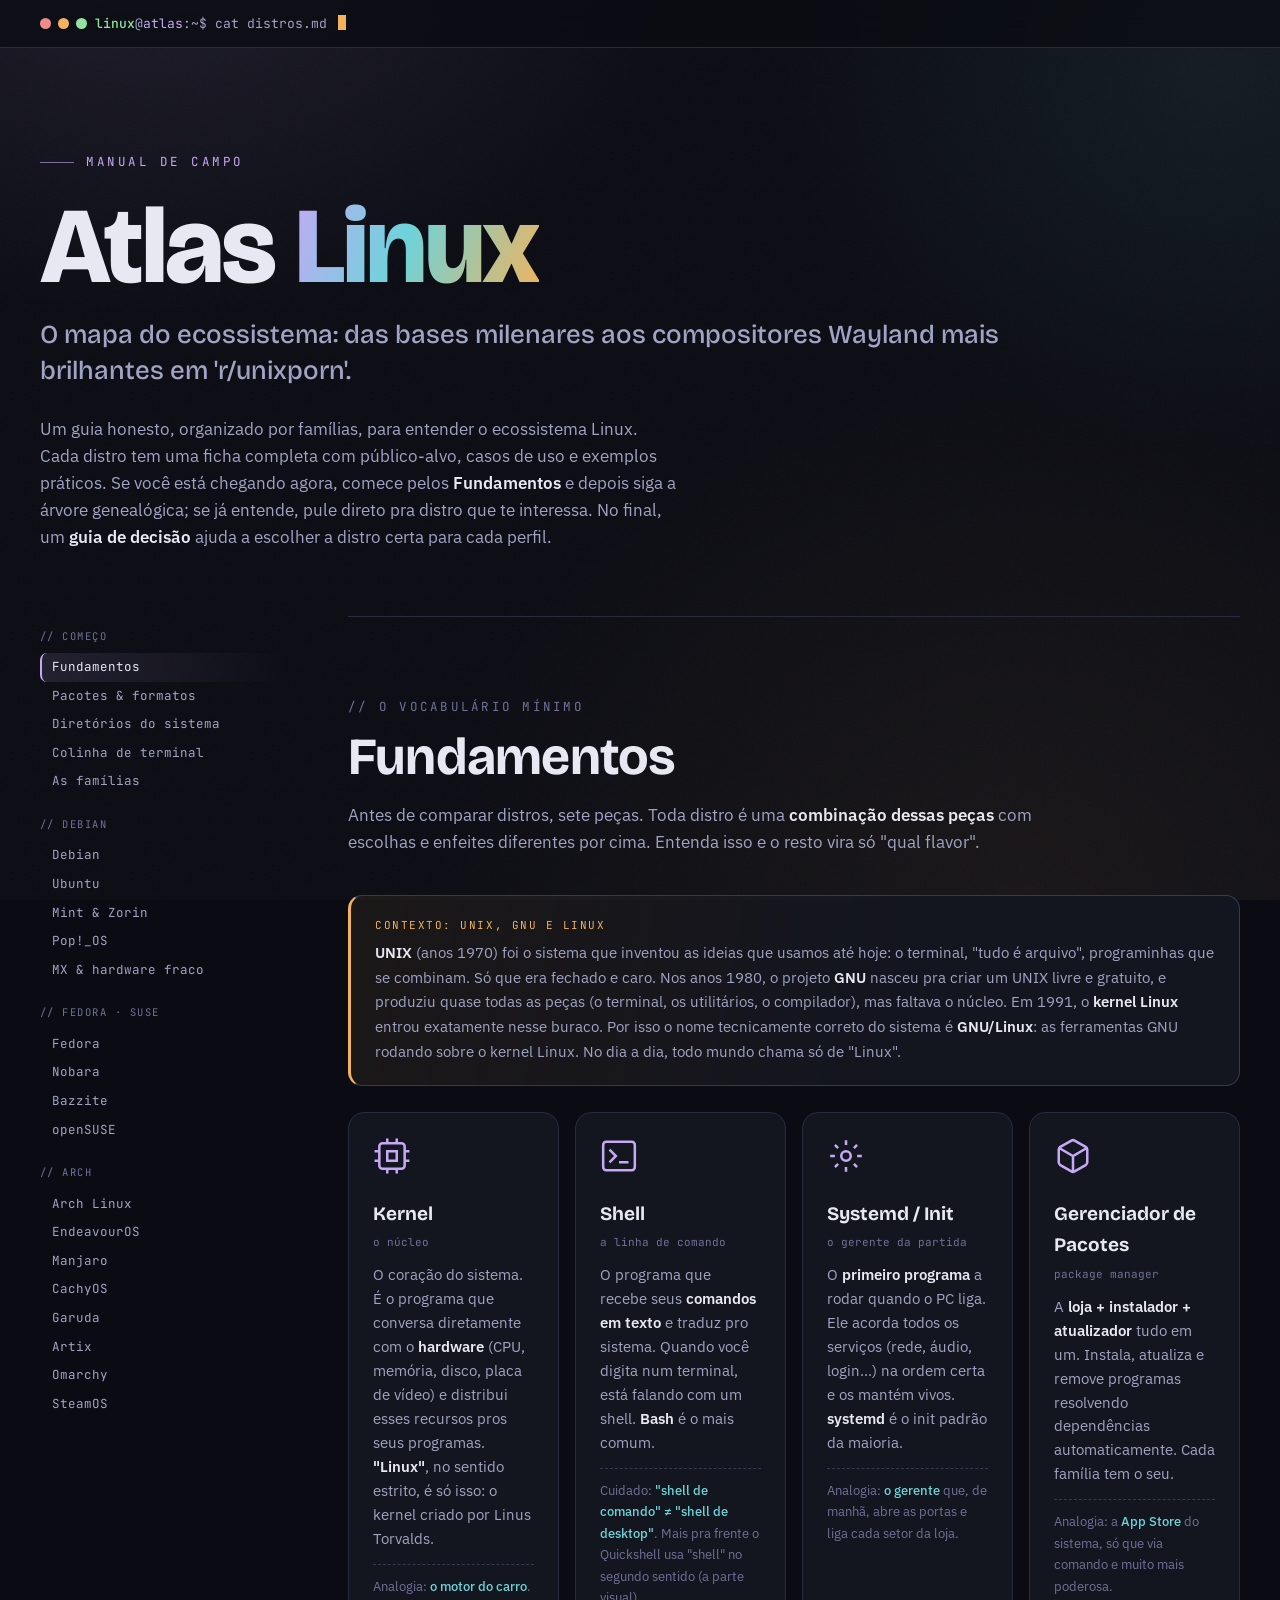
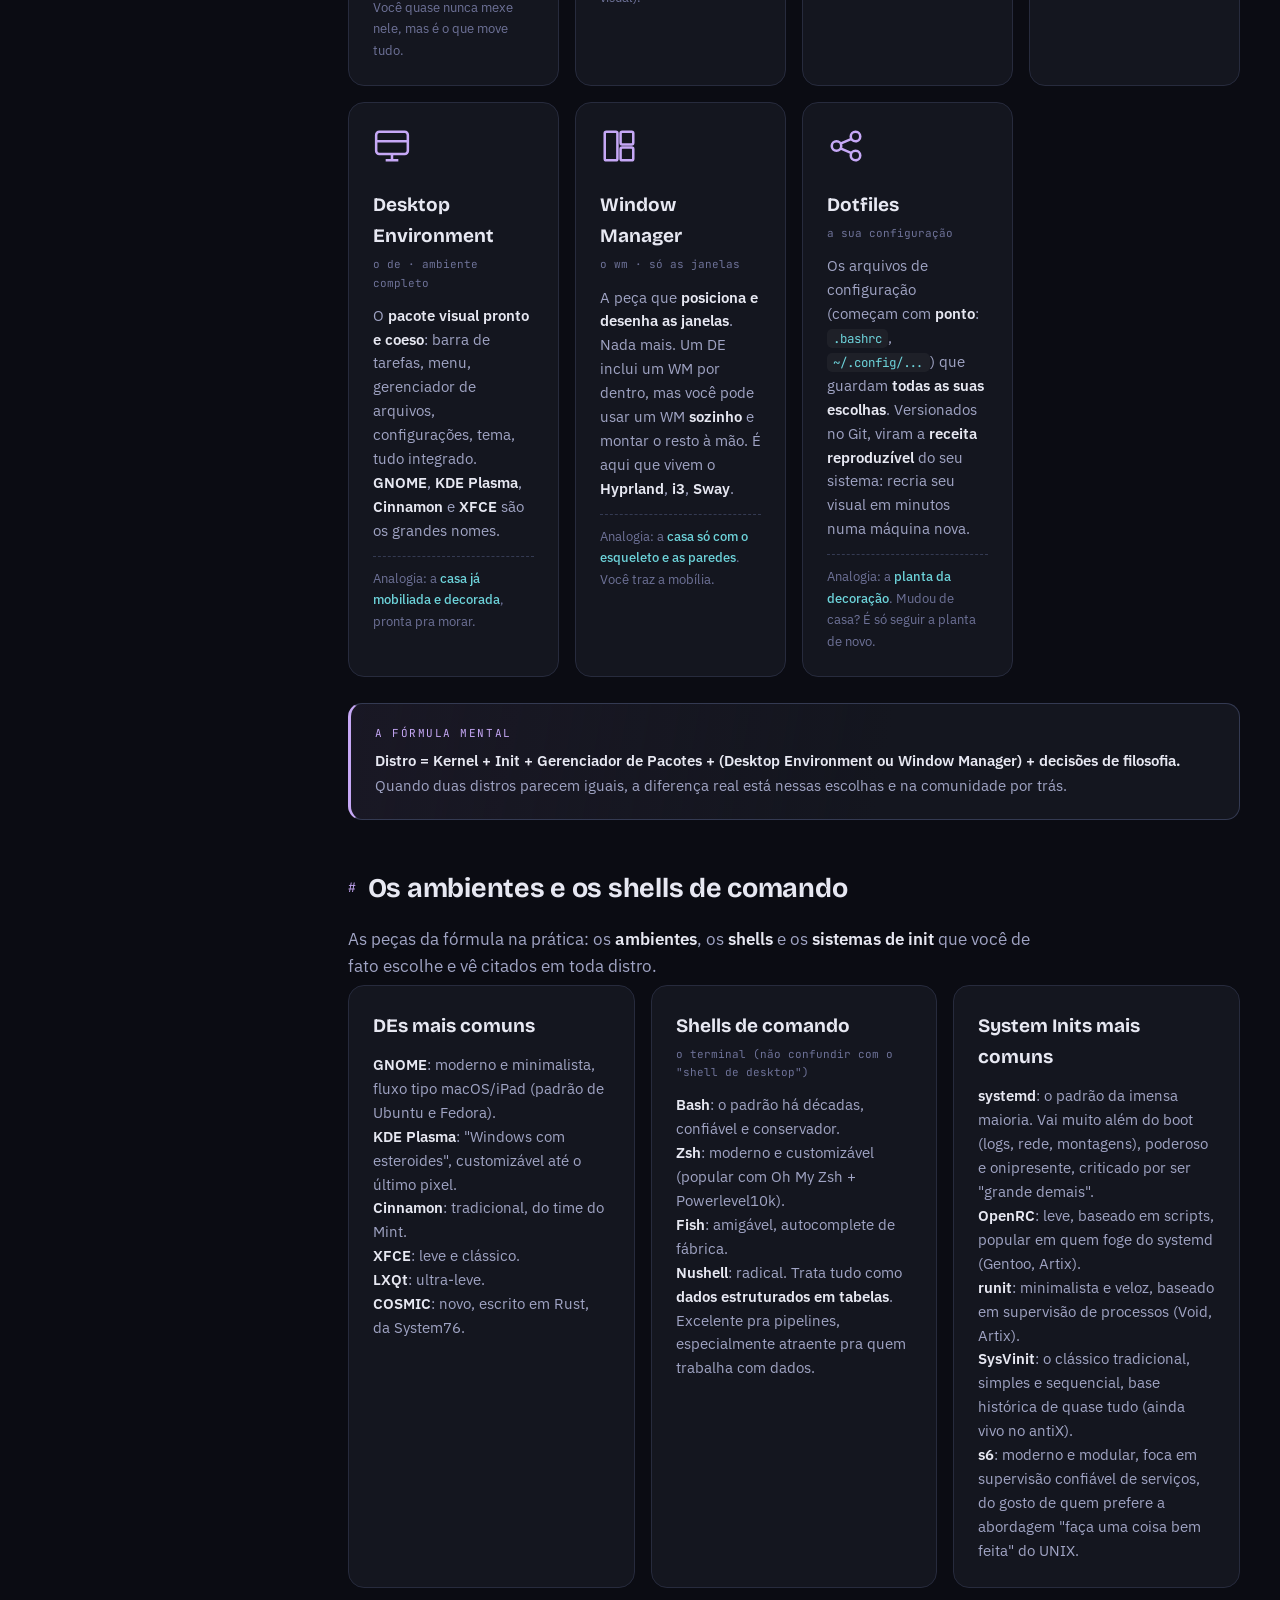
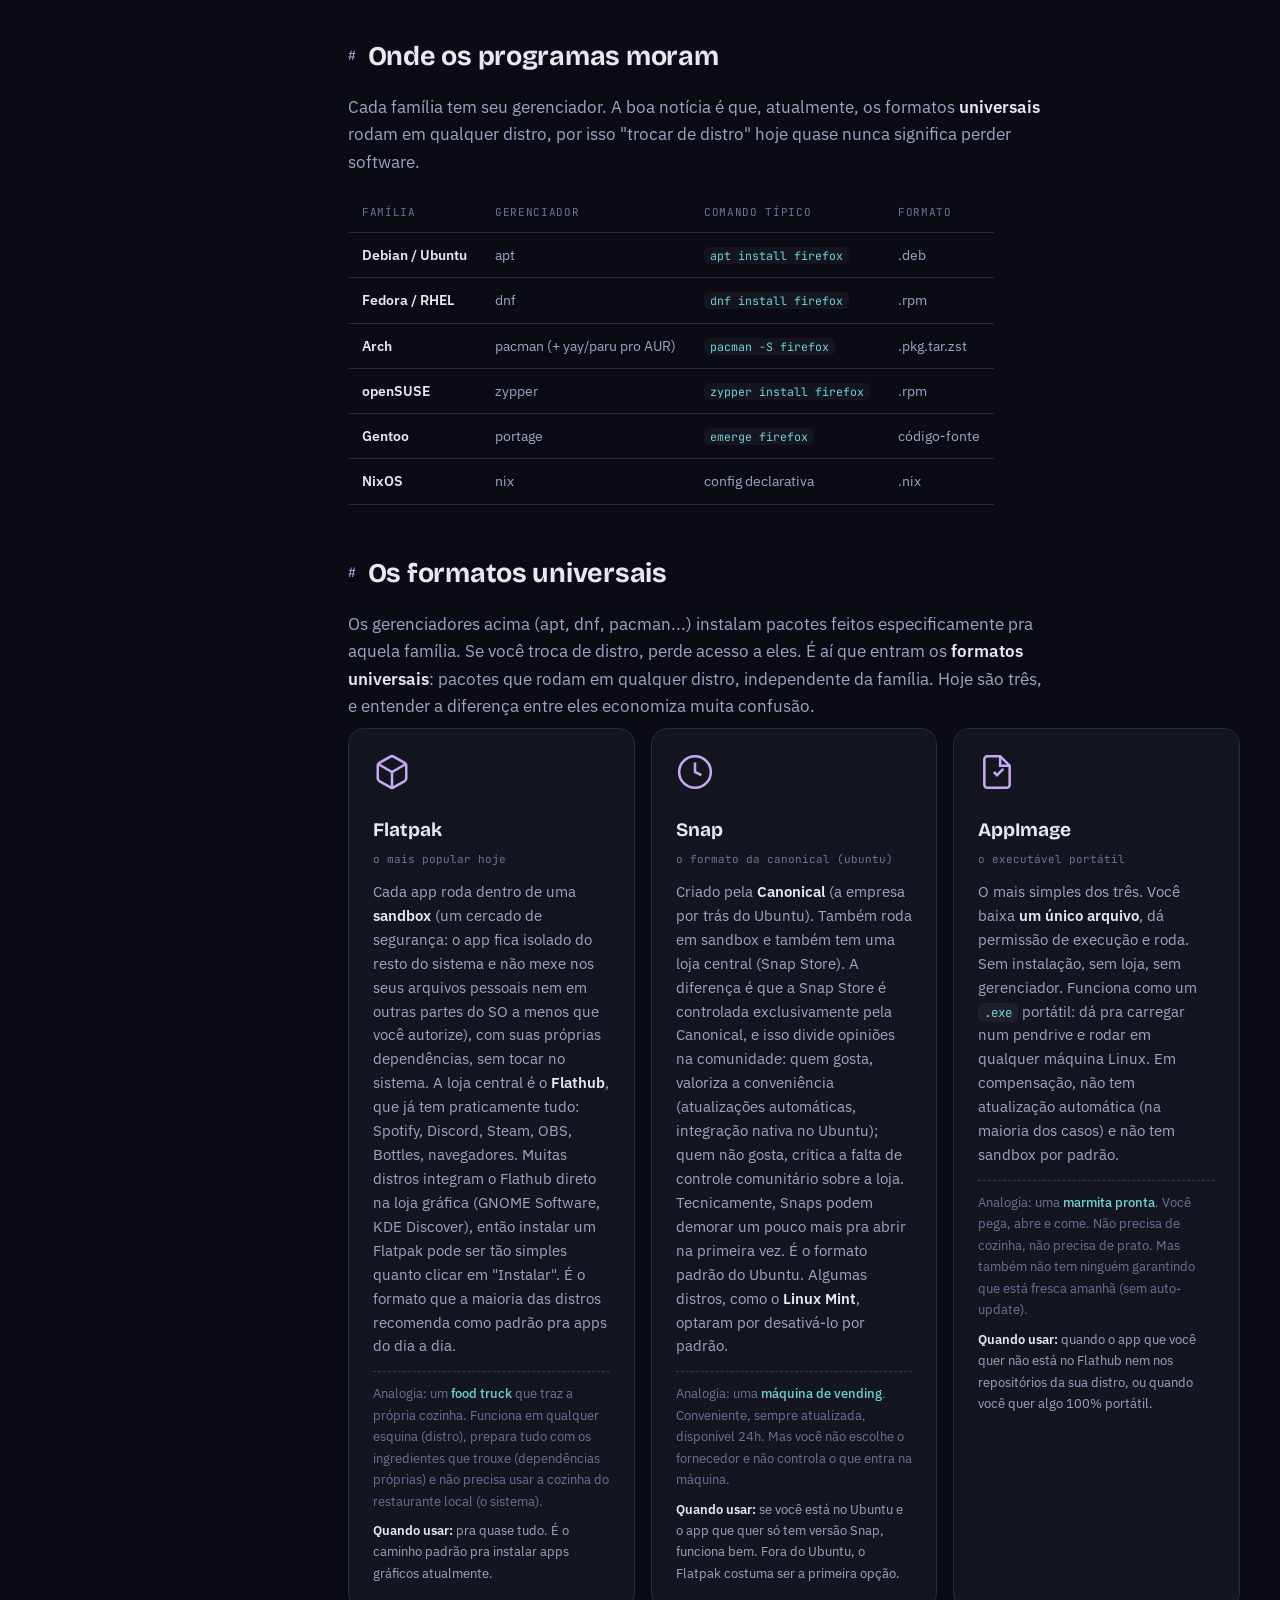
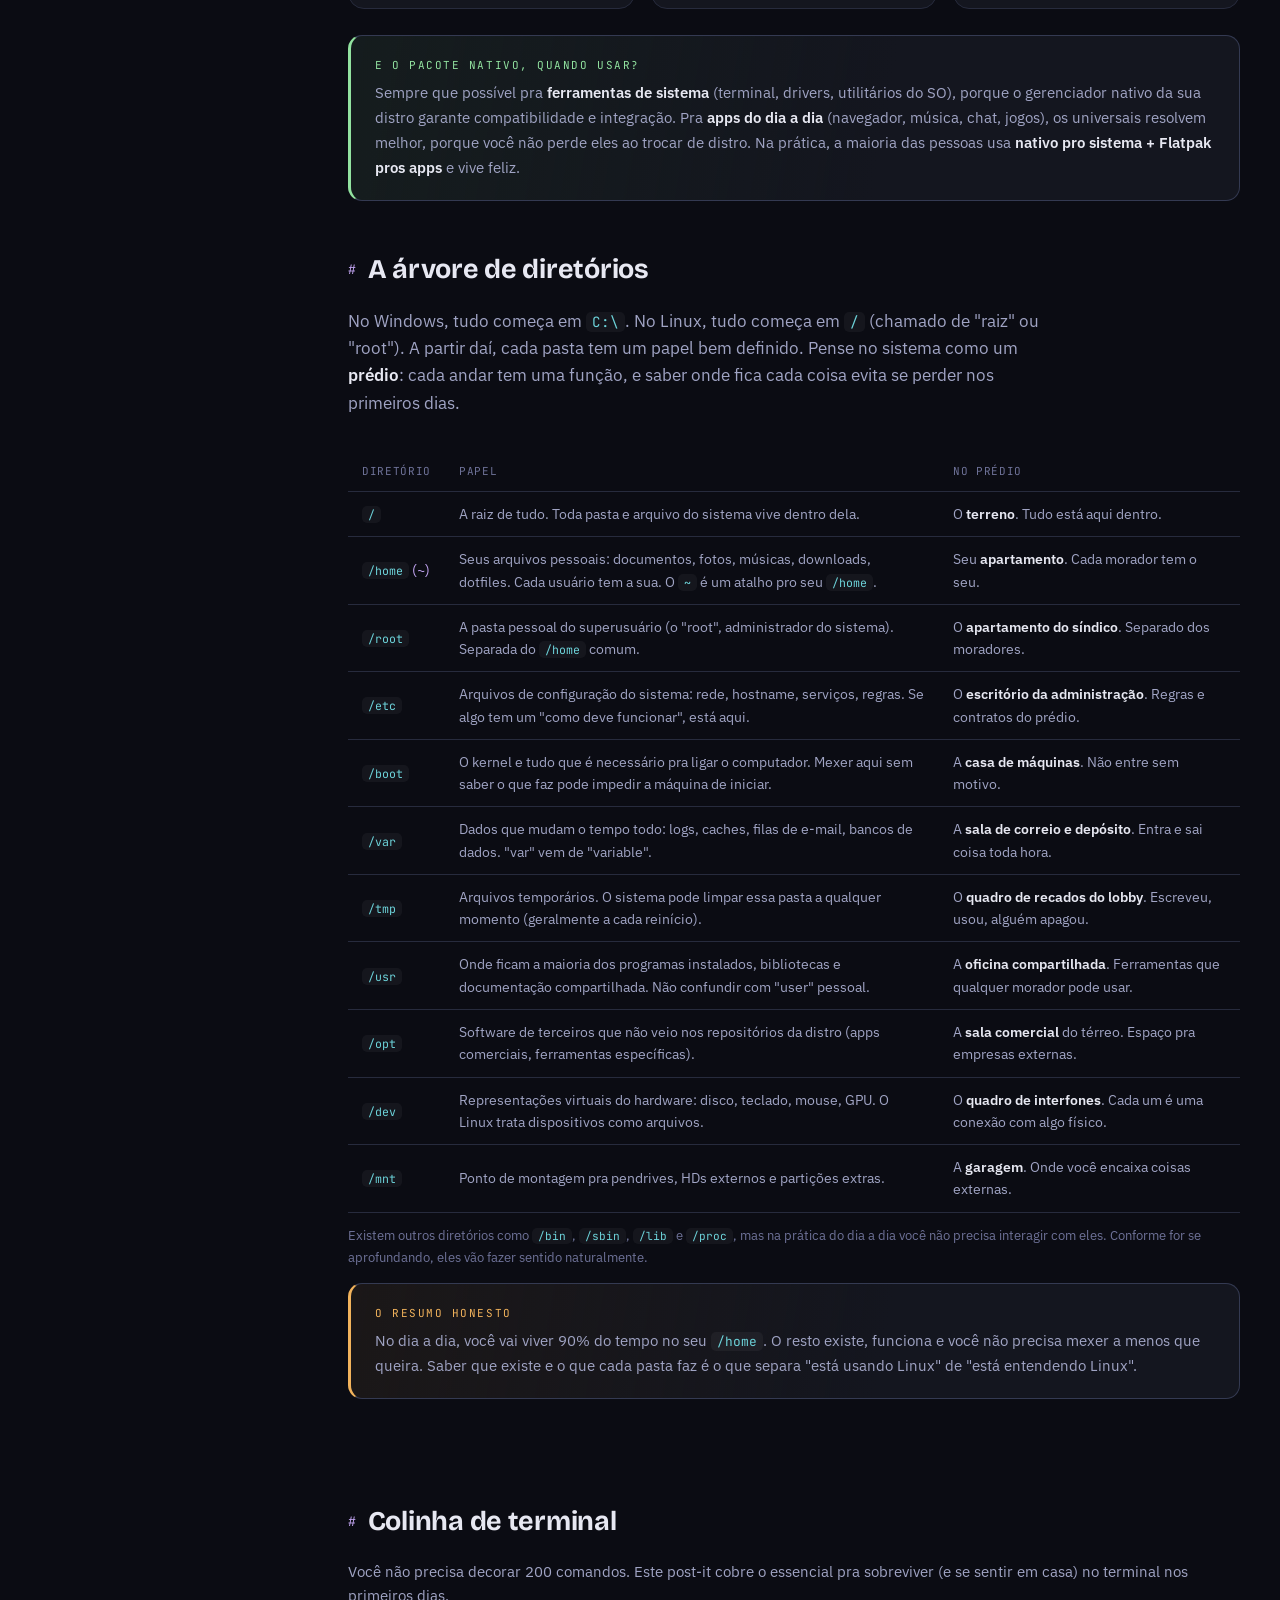
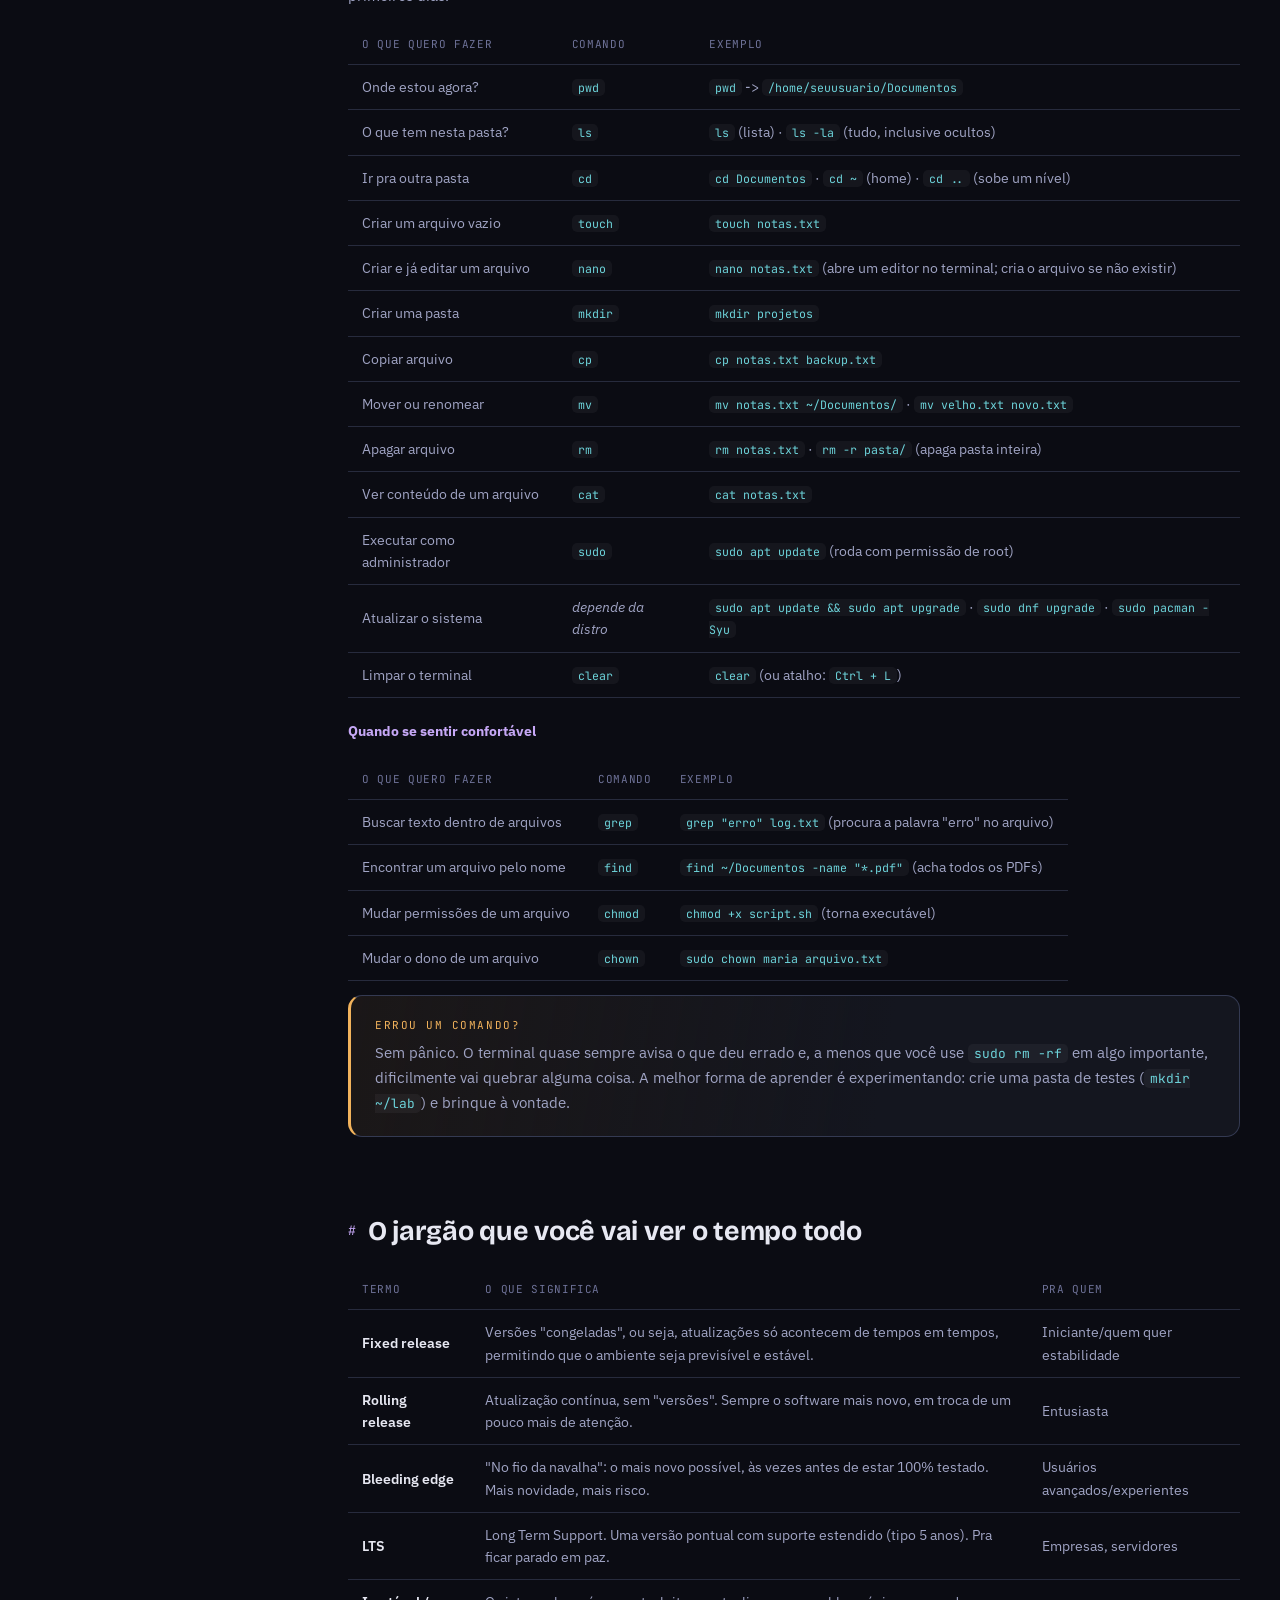
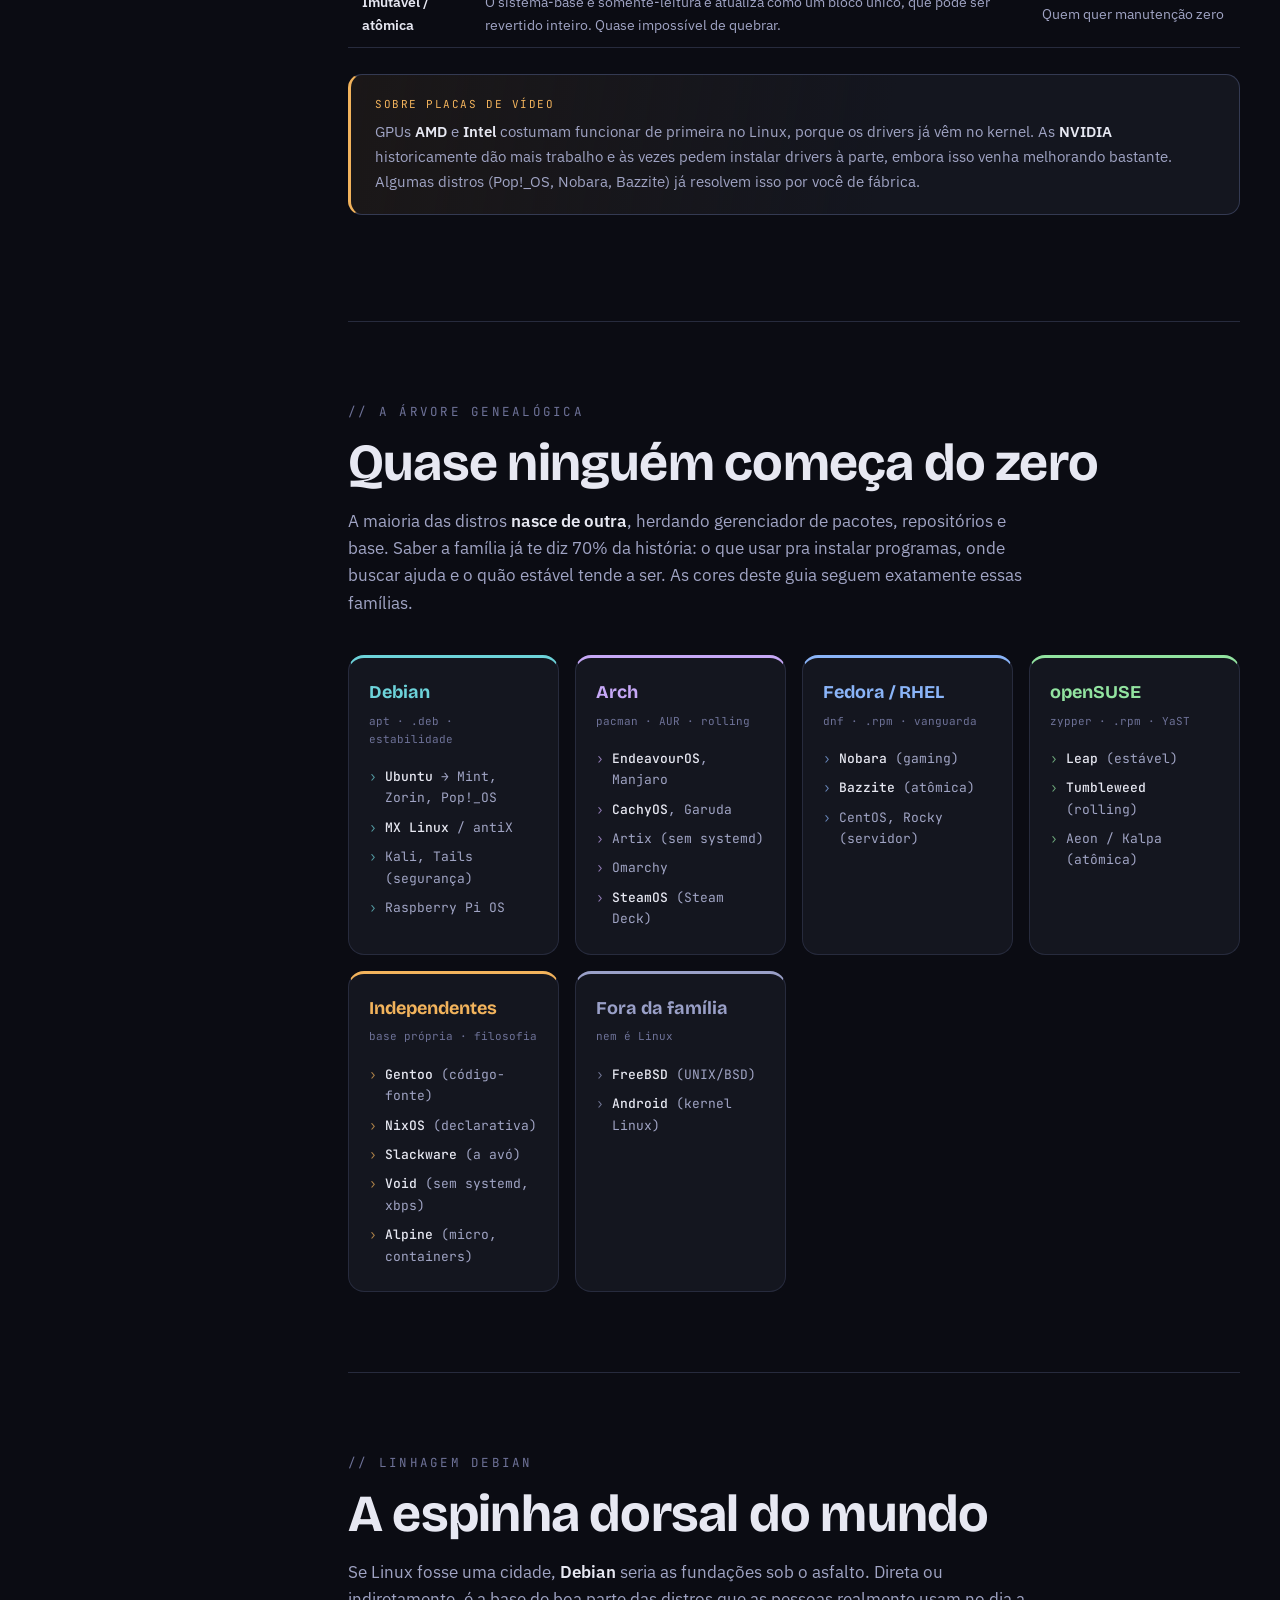
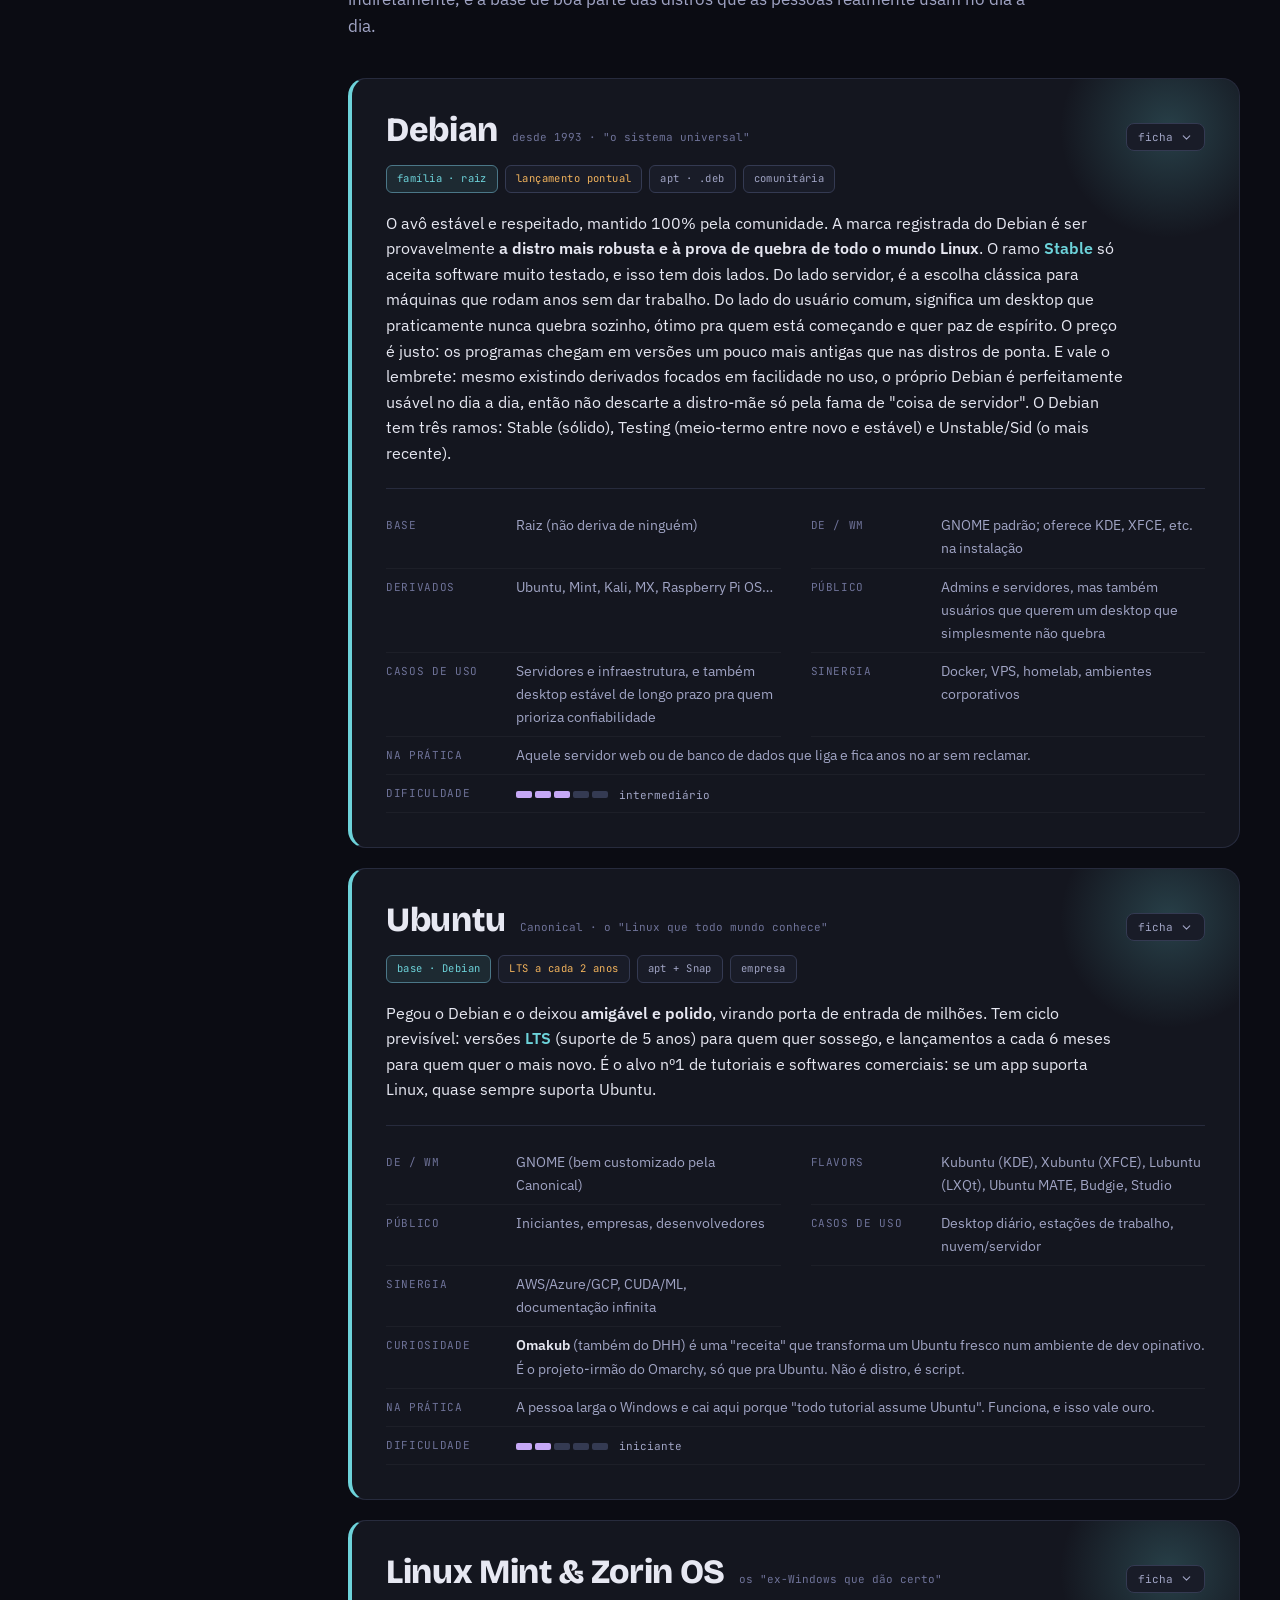
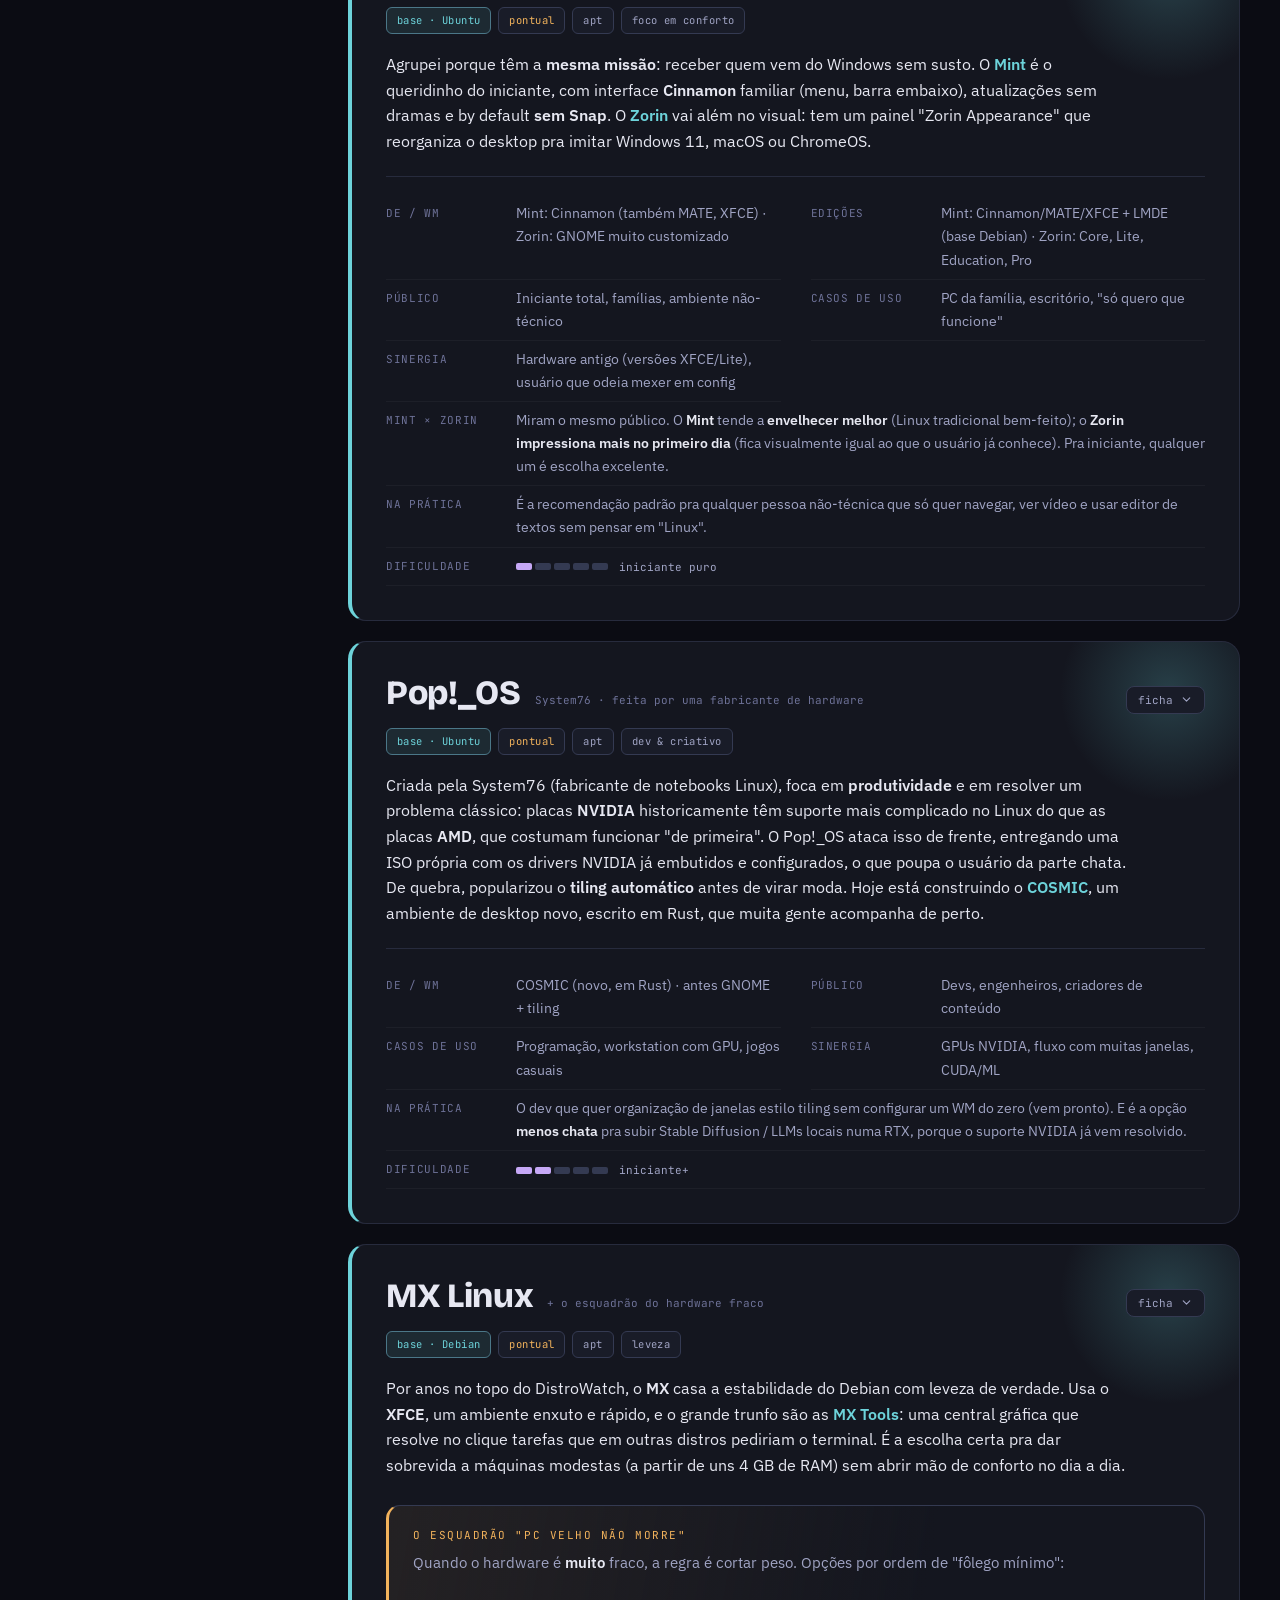
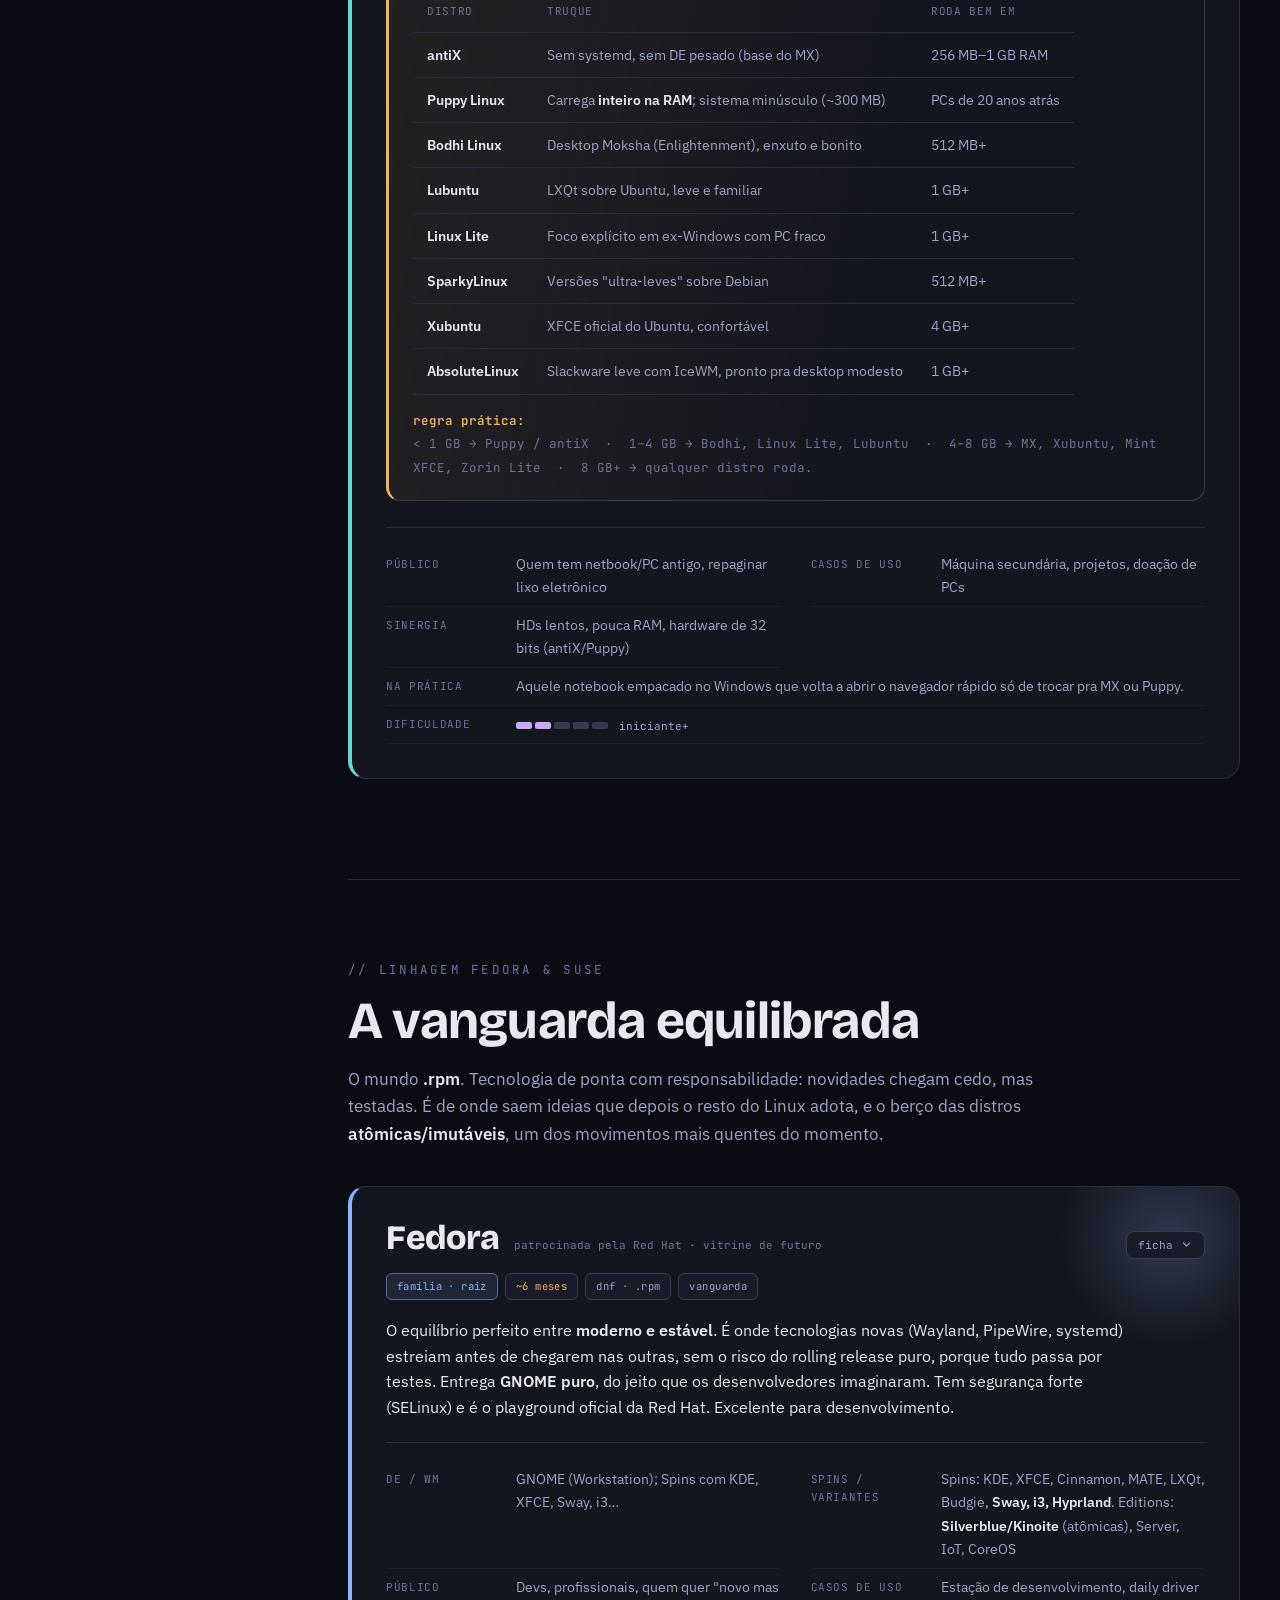
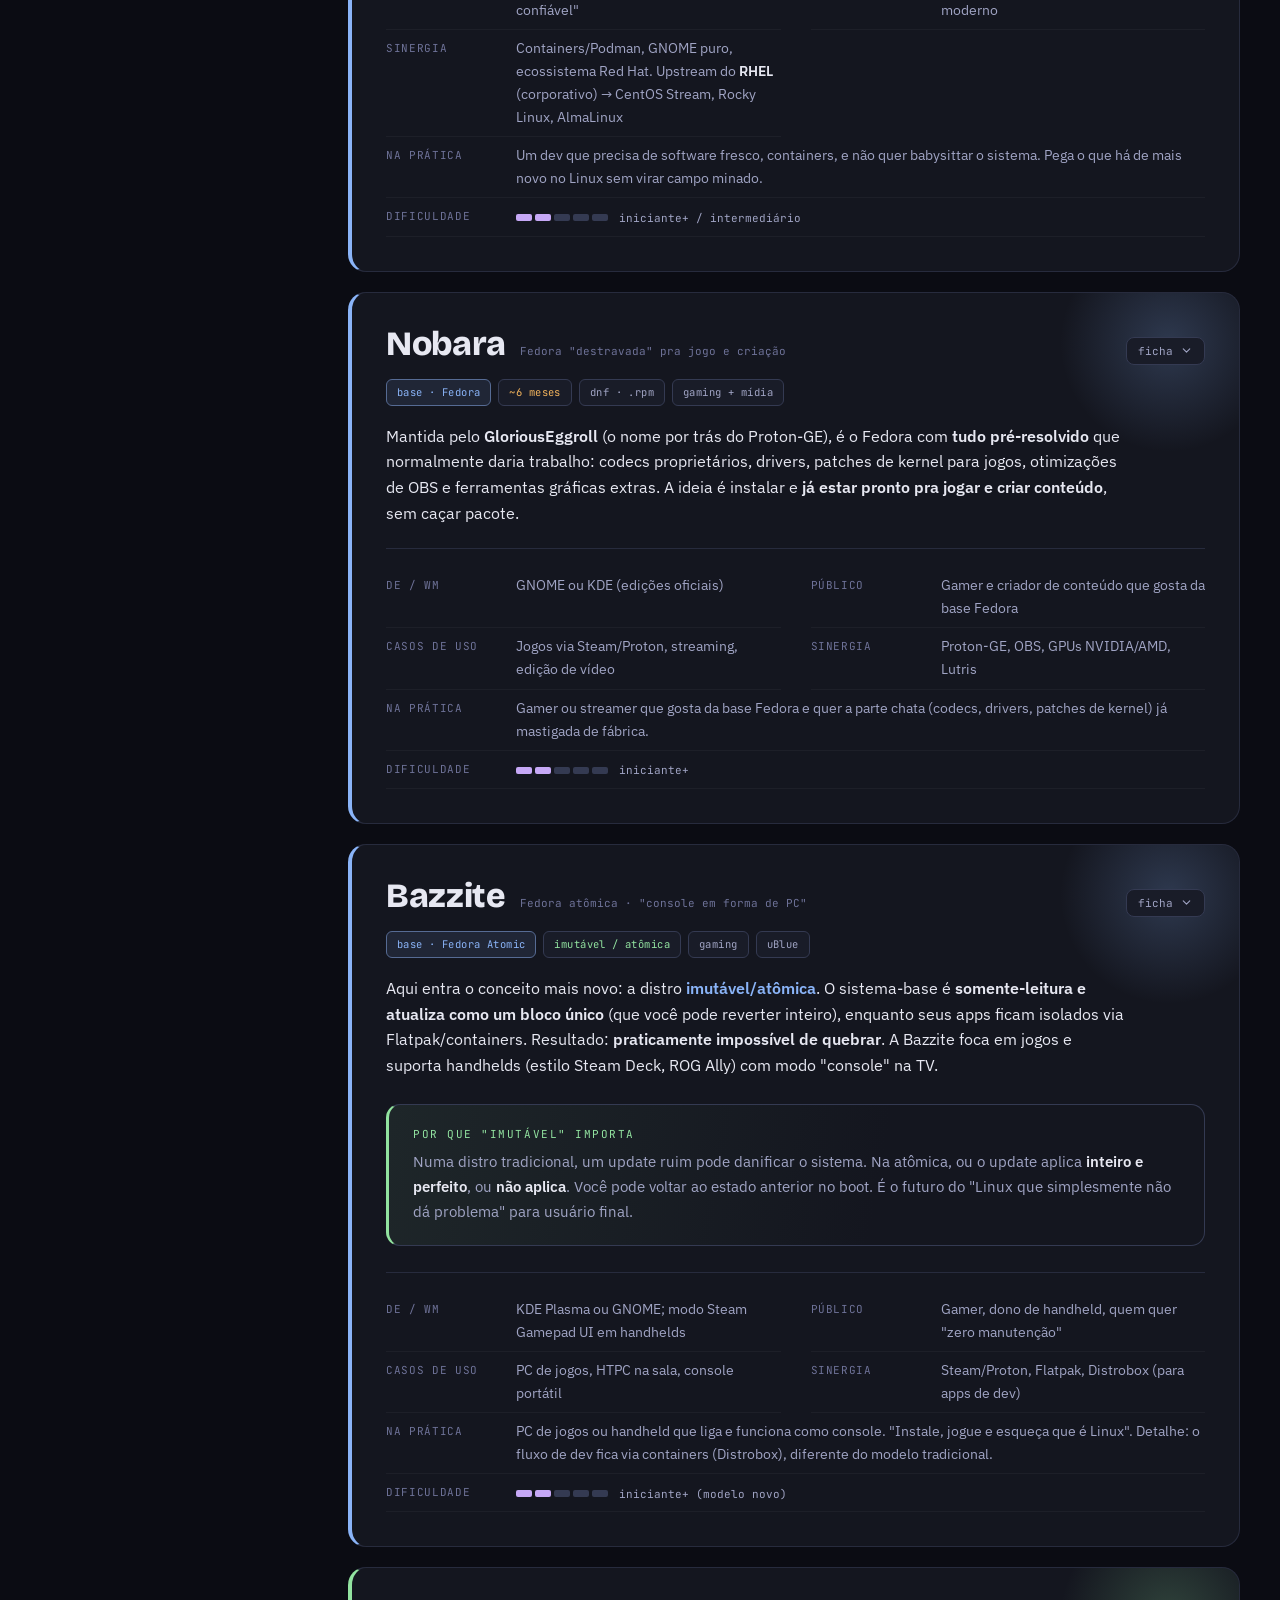
==== commit 36ca23fa: "refinamento textual II" ====
--- a/index.html
+++ b/index.html
@@ -104,7 +104,7 @@
       <svg class="ic" viewBox="0 0 24 24" fill="none" stroke="currentColor" stroke-width="1.6"><rect x="2" y="3" width="20" height="18" rx="2"/><path d="M6 8l4 4-4 4M12 16h6"/></svg>
       <h4>Shell</h4>
       <div class="term">a linha de comando</div>
-      <p>O programa que recebe seus <b>comandos em texto</b> e traduz pro sistema. Quando você digita num terminal, está falando com um shell: <b>Bash</b>, <b>Zsh</b> ou <b>Fish</b> são os mais comuns.</p>
+      <p>O programa que recebe seus <b>comandos em texto</b> e traduz pro sistema. Quando você digita num terminal, está falando com um shell. <b>Bash</b> é o mais comum.</p>
       <div class="ana">Cuidado: <b>"shell de comando" ≠ "shell de desktop"</b>. Mais pra frente o Quickshell usa "shell" no segundo sentido (a parte visual).</div>
     </div>
 
@@ -112,7 +112,7 @@
       <svg class="ic" viewBox="0 0 24 24" fill="none" stroke="currentColor" stroke-width="1.6"><circle cx="12" cy="12" r="3"/><path d="M12 2v3M12 19v3M2 12h3M19 12h3M5 5l2 2M17 17l2 2M5 19l2-2M17 7l2-2"/></svg>
       <h4>Systemd / Init</h4>
       <div class="term">o gerente da partida</div>
-      <p>O <b>primeiro programa</b> a rodar quando o PC liga. Ele acorda todos os serviços (rede, áudio, login...) na ordem certa e os mantém vivos. <b>systemd</b> é o init padrão da maioria; alternativas como OpenRC e runit existem (vide Artix).</p>
+      <p>O <b>primeiro programa</b> a rodar quando o PC liga. Ele acorda todos os serviços (rede, áudio, login...) na ordem certa e os mantém vivos. <b>systemd</b> é o init padrão da maioria.</p>
       <div class="ana">Analogia: <b>o gerente</b> que, de manhã, abre as portas e liga cada setor da loja.</div>
     </div>
 
@@ -120,7 +120,7 @@
       <svg class="ic" viewBox="0 0 24 24" fill="none" stroke="currentColor" stroke-width="1.6"><path d="M21 16V8a2 2 0 0 0-1-1.73l-7-4a2 2 0 0 0-2 0l-7 4A2 2 0 0 0 3 8v8a2 2 0 0 0 1 1.73l7 4a2 2 0 0 0 2 0l7-4A2 2 0 0 0 21 16z"/><path d="M3.27 6.96 12 12l8.73-5.04M12 22V12"/></svg>
       <h4>Gerenciador de Pacotes</h4>
       <div class="term">package manager</div>
-      <p>A <b>loja + instalador + atualizador</b> tudo em um. Instala, atualiza e remove programas resolvendo dependências automaticamente. Cada família tem o seu: <b>apt</b> (Debian), <b>dnf</b> (Fedora), <b>pacman</b> (Arch), <b>zypper</b> (SUSE).</p>
+      <p>A <b>loja + instalador + atualizador</b> tudo em um. Instala, atualiza e remove programas resolvendo dependências automaticamente. Cada família tem o seu.</p>
       <div class="ana">Analogia: a <b>App Store</b> do sistema, só que via comando e muito mais poderosa.</div>
     </div>
 
@@ -128,7 +128,7 @@
       <svg class="ic" viewBox="0 0 24 24" fill="none" stroke="currentColor" stroke-width="1.6"><rect x="2" y="3" width="20" height="14" rx="2"/><path d="M8 21h8M12 17v4M2 9h20"/></svg>
       <h4>Desktop Environment</h4>
       <div class="term">o DE · ambiente completo</div>
-      <p>O <b>pacote visual pronto e coeso</b>: barra de tarefas, menu, gerenciador de arquivos, configurações, tema, tudo integrado. <b>GNOME</b>, <b>KDE Plasma</b>, <b>Cinnamon</b> e <b>Xfce</b> são os grandes nomes.</p>
+      <p>O <b>pacote visual pronto e coeso</b>: barra de tarefas, menu, gerenciador de arquivos, configurações, tema, tudo integrado. <b>GNOME</b>, <b>KDE Plasma</b>, <b>Cinnamon</b> e <b>XFCE</b> são os grandes nomes.</p>
       <div class="ana">Analogia: a <b>casa já mobiliada e decorada</b>, pronta pra morar.</div>
     </div>
 
@@ -159,7 +159,7 @@
   <div class="concepts" style="margin-top:4px">
     <div class="ccard">
       <h4 style="margin-bottom:12px">DEs mais comuns</h4>
-      <p><b>GNOME</b>: moderno e minimalista, fluxo tipo macOS/iPad (padrão de Ubuntu e Fedora).<br><b>KDE Plasma</b>: "Windows com esteroides", customizável até o último pixel.<br><b>Cinnamon</b>: tradicional, do time do Mint.<br><b>Xfce</b>: leve e clássico.<br><b>LXQt</b>: ultra-leve.<br><b>COSMIC</b>: novo, escrito em Rust, da System76.</p>
+      <p><b>GNOME</b>: moderno e minimalista, fluxo tipo macOS/iPad (padrão de Ubuntu e Fedora).<br><b>KDE Plasma</b>: "Windows com esteroides", customizável até o último pixel.<br><b>Cinnamon</b>: tradicional, do time do Mint.<br><b>XFCE</b>: leve e clássico.<br><b>LXQt</b>: ultra-leve.<br><b>COSMIC</b>: novo, escrito em Rust, da System76.</p>
     </div>
     <div class="ccard">
       <h4 style="margin-bottom:4px">Shells de comando</h4>
@@ -293,9 +293,9 @@
   <h3 class="subhead"><span class="mk">#</span> O jargão que você vai ver o tempo todo</h3>
   <table class="cmp">
     <tr><th>Termo</th><th>O que significa</th><th>Pra quem</th></tr>
-    <tr><td><b>Lançamento pontual</b> (fixo)</td><td>Versões "congeladas" (ex.: Ubuntu 24.04). Você pula de uma versão pra outra de tempos em tempos. Previsível e estável.</td><td>Quem quer paz</td></tr>
+    <tr><td><b>Fixed release</td><td>Versões "congeladas", ou seja, atualizações só acontecem de tempos em tempos, permitindo que o ambiente seja previsível e estável.</td><td>Iniciante/quem quer estabilidade</td></tr>
     <tr><td><b>Rolling release</b></td><td>Atualização contínua, sem "versões". Sempre o software mais novo, em troca de um pouco mais de atenção.</td><td>Entusiasta</td></tr>
-    <tr><td><b>Bleeding edge</b></td><td>"No fio da navalha": o mais novo possível, às vezes antes de estar 100% testado. Mais novidade, mais risco.</td><td>Usuários avançados/com experiência</td></tr>
+    <tr><td><b>Bleeding edge</b></td><td>"No fio da navalha": o mais novo possível, às vezes antes de estar 100% testado. Mais novidade, mais risco.</td><td>Usuários avançados/experientes</td></tr>
     <tr><td><b>LTS</b></td><td>Long Term Support. Uma versão pontual com suporte estendido (tipo 5 anos). Pra ficar parado em paz.</td><td>Empresas, servidores</td></tr>
     <tr><td><b>Imutável / atômica</b></td><td>O sistema-base é somente-leitura e atualiza como um bloco único, que pode ser revertido inteiro. Quase impossível de quebrar.</td><td>Quem quer manutenção zero</td></tr>
   </table>
@@ -358,10 +358,10 @@
   <article id="debian" class="distro" style="--c:var(--fam-debian)"><div class="glow"></div>
     <div class="d-head"><span class="d-name">Debian</span><span class="d-tag">desde 1993 · "o sistema universal"</span></div>
     <div class="badges"><span class="badge fam">família · raiz</span><span class="badge fixo">lançamento pontual</span><span class="badge">apt · .deb</span><span class="badge">comunitária</span></div>
-    <p class="d-desc">O avô estável e respeitado, mantido 100% pela comunidade. A marca registrada do Debian é ser provavelmente <b>a distro mais robusta e à prova de quebra de todo o mundo Linux</b>. O ramo <span class="hl">Stable</span> só aceita software muito testado, e isso tem dois lados. Do lado servidor, é a escolha clássica para máquinas que rodam anos sem dar trabalho. Do lado do usuário comum, significa um desktop que praticamente nunca quebra sozinho, ótimo pra quem está começando e quer paz de espírito. O preço é justo: os programas chegam em versões um pouco mais antigas que nas distros de ponta. E vale o lembrete: mesmo existindo derivados focados em facilidade de uso (Ubuntu, Mint), a própria Debian é perfeitamente usável no dia a dia, então não descarte a distro-mãe só pela fama de "coisa de servidor". Tem três ramos: Stable (sólido), Testing (meio-termo entre novo e estável) e Unstable/Sid (o mais recente).</p>
+    <p class="d-desc">O avô estável e respeitado, mantido 100% pela comunidade. A marca registrada do Debian é ser provavelmente <b>a distro mais robusta e à prova de quebra de todo o mundo Linux</b>. O ramo <span class="hl">Stable</span> só aceita software muito testado, e isso tem dois lados. Do lado servidor, é a escolha clássica para máquinas que rodam anos sem dar trabalho. Do lado do usuário comum, significa um desktop que praticamente nunca quebra sozinho, ótimo pra quem está começando e quer paz de espírito. O preço é justo: os programas chegam em versões um pouco mais antigas que nas distros de ponta. E vale o lembrete: mesmo existindo derivados focados em facilidade no uso, o próprio Debian é perfeitamente usável no dia a dia, então não descarte a distro-mãe só pela fama de "coisa de servidor". O Debian tem três ramos: Stable (sólido), Testing (meio-termo entre novo e estável) e Unstable/Sid (o mais recente).</p>
     <div class="ficha">
       <div class="frow"><span class="k">base</span><span class="v">Raiz (não deriva de ninguém)</span></div>
-      <div class="frow"><span class="k">DE / WM</span><span class="v">GNOME padrão; oferece KDE, Xfce, etc. na instalação</span></div>
+      <div class="frow"><span class="k">DE / WM</span><span class="v">GNOME padrão; oferece KDE, XFCE, etc. na instalação</span></div>
       <div class="frow"><span class="k">derivados</span><span class="v">Ubuntu, Mint, Kali, MX, Raspberry Pi OS…</span></div>
       <div class="frow"><span class="k">público</span><span class="v">Admins e servidores, mas também usuários que querem um desktop que simplesmente não quebra</span></div>
       <div class="frow"><span class="k">casos de uso</span><span class="v">Servidores e infraestrutura, e também desktop estável de longo prazo pra quem prioriza confiabilidade</span></div>
@@ -377,7 +377,7 @@
     <p class="d-desc">Pegou o Debian e o deixou <b>amigável e polido</b>, virando porta de entrada de milhões. Tem ciclo previsível: versões <span class="hl">LTS</span> (suporte de 5 anos) para quem quer sossego, e lançamentos a cada 6 meses para quem quer o mais novo. É o alvo nº1 de tutoriais e softwares comerciais: se um app suporta Linux, quase sempre suporta Ubuntu.</p>
     <div class="ficha">
       <div class="frow"><span class="k">DE / WM</span><span class="v">GNOME (bem customizado pela Canonical)</span></div>
-      <div class="frow"><span class="k">flavors</span><span class="v">Kubuntu (KDE), Xubuntu (Xfce), Lubuntu (LXQt), Ubuntu MATE, Budgie, Studio</span></div>
+      <div class="frow"><span class="k">flavors</span><span class="v">Kubuntu (KDE), Xubuntu (XFCE), Lubuntu (LXQt), Ubuntu MATE, Budgie, Studio</span></div>
       <div class="frow"><span class="k">público</span><span class="v">Iniciantes, empresas, desenvolvedores</span></div>
       <div class="frow"><span class="k">casos de uso</span><span class="v">Desktop diário, estações de trabalho, nuvem/servidor</span></div>
       <div class="frow"><span class="k">sinergia</span><span class="v">AWS/Azure/GCP, CUDA/ML, documentação infinita</span></div>
@@ -392,11 +392,11 @@
     <div class="badges"><span class="badge fam">base · Ubuntu</span><span class="badge fixo">pontual</span><span class="badge">apt</span><span class="badge">foco em conforto</span></div>
     <p class="d-desc">Agrupei porque têm a <b>mesma missão</b>: receber quem vem do Windows sem susto. O <span class="hl">Mint</span> é o queridinho do iniciante, com interface <b>Cinnamon</b> familiar (menu, barra embaixo), atualizações sem dramas e by default <b>sem Snap</b>. O <span class="hl">Zorin</span> vai além no visual: tem um painel "Zorin Appearance" que reorganiza o desktop pra imitar Windows 11, macOS ou ChromeOS.</p>
     <div class="ficha">
-      <div class="frow"><span class="k">DE / WM</span><span class="v">Mint: Cinnamon (também MATE, Xfce) · Zorin: GNOME muito customizado</span></div>
-      <div class="frow"><span class="k">edições</span><span class="v">Mint: Cinnamon/MATE/Xfce + LMDE (base Debian) · Zorin: Core, Lite, Education, Pro</span></div>
+      <div class="frow"><span class="k">DE / WM</span><span class="v">Mint: Cinnamon (também MATE, XFCE) · Zorin: GNOME muito customizado</span></div>
+      <div class="frow"><span class="k">edições</span><span class="v">Mint: Cinnamon/MATE/XFCE + LMDE (base Debian) · Zorin: Core, Lite, Education, Pro</span></div>
       <div class="frow"><span class="k">público</span><span class="v">Iniciante total, famílias, ambiente não-técnico</span></div>
       <div class="frow"><span class="k">casos de uso</span><span class="v">PC da família, escritório, "só quero que funcione"</span></div>
-      <div class="frow"><span class="k">sinergia</span><span class="v">Hardware antigo (versões Xfce/Lite), usuário que odeia mexer em config</span></div>
+      <div class="frow"><span class="k">sinergia</span><span class="v">Hardware antigo (versões XFCE/Lite), usuário que odeia mexer em config</span></div>
       <div class="frow wide"><span class="k">mint × zorin</span><span class="v">Miram o mesmo público. O <b>Mint</b> tende a <b>envelhecer melhor</b> (Linux tradicional bem-feito); o <b>Zorin</b> <b>impressiona mais no primeiro dia</b> (fica visualmente igual ao que o usuário já conhece). Pra iniciante, qualquer um é escolha excelente.</span></div>
       <div class="frow wide"><span class="k">na prática</span><span class="v">É a recomendação padrão pra qualquer pessoa não-técnica que só quer navegar, ver vídeo e usar editor de textos sem pensar em "Linux".</span></div>
       <div class="frow wide"><span class="k">dificuldade</span><span class="v"><span class="diff"><i class="on"></i><i></i><i></i><i></i><i></i><span class="lbl">iniciante puro</span></span></span></div>
@@ -420,7 +420,7 @@
   <article id="leves" class="distro" style="--c:var(--fam-debian)"><div class="glow"></div>
     <div class="d-head"><span class="d-name">MX Linux</span><span class="d-tag">+ o esquadrão do hardware fraco</span></div>
     <div class="badges"><span class="badge fam">base · Debian</span><span class="badge fixo">pontual</span><span class="badge">apt</span><span class="badge">leveza</span></div>
-    <p class="d-desc">Por anos no topo do DistroWatch, o <b>MX</b> casa a estabilidade do Debian com leveza de verdade. Usa o <b>Xfce</b>, um ambiente enxuto e rápido, e o grande trunfo são as <span class="hl">MX Tools</span>: uma central gráfica que resolve no clique tarefas que em outras distros pediriam o terminal. É a escolha certa pra dar sobrevida a máquinas modestas (a partir de uns 4 GB de RAM) sem abrir mão de conforto no dia a dia.</p>
+    <p class="d-desc">Por anos no topo do DistroWatch, o <b>MX</b> casa a estabilidade do Debian com leveza de verdade. Usa o <b>XFCE</b>, um ambiente enxuto e rápido, e o grande trunfo são as <span class="hl">MX Tools</span>: uma central gráfica que resolve no clique tarefas que em outras distros pediriam o terminal. É a escolha certa pra dar sobrevida a máquinas modestas (a partir de uns 4 GB de RAM) sem abrir mão de conforto no dia a dia.</p>
     <div class="callout">
       <span class="tag">o esquadrão "PC velho não morre"</span>
       Quando o hardware é <b>muito</b> fraco, a regra é cortar peso. Opções por ordem de "fôlego mínimo":
@@ -432,12 +432,12 @@
         <tr><td><b>Lubuntu</b></td><td>LXQt sobre Ubuntu, leve e familiar</td><td>1 GB+</td></tr>
         <tr><td><b>Linux Lite</b></td><td>Foco explícito em ex-Windows com PC fraco</td><td>1 GB+</td></tr>
         <tr><td><b>SparkyLinux</b></td><td>Versões "ultra-leves" sobre Debian</td><td>512 MB+</td></tr>
-        <tr><td><b>Xubuntu</b></td><td>Xfce oficial do Ubuntu, confortável</td><td>4 GB+</td></tr>
+        <tr><td><b>Xubuntu</b></td><td>XFCE oficial do Ubuntu, confortável</td><td>4 GB+</td></tr>
         <tr><td><b>AbsoluteLinux</b></td><td>Slackware leve com IceWM, pronto pra desktop modesto</td><td>1 GB+</td></tr>
       </table>
       <div style="margin-top:14px;font-family:var(--mono);font-size:12.5px;color:var(--faint);line-height:1.9">
         <b style="color:var(--amber)">regra prática:</b><br>
-        &lt; 1 GB → Puppy / antiX &nbsp;·&nbsp; 1–4 GB → Bodhi, Linux Lite, Lubuntu &nbsp;·&nbsp; 4–8 GB → MX, Xubuntu, Mint Xfce, Zorin Lite &nbsp;·&nbsp; 8 GB+ → qualquer distro roda.
+        &lt; 1 GB → Puppy / antiX &nbsp;·&nbsp; 1–4 GB → Bodhi, Linux Lite, Lubuntu &nbsp;·&nbsp; 4–8 GB → MX, Xubuntu, Mint XFCE, Zorin Lite &nbsp;·&nbsp; 8 GB+ → qualquer distro roda.
       </div>
     </div>
     <div class="ficha">
@@ -463,8 +463,8 @@
     <div class="badges"><span class="badge fam">família · raiz</span><span class="badge fixo">~6 meses</span><span class="badge">dnf · .rpm</span><span class="badge">vanguarda</span></div>
     <p class="d-desc">O equilíbrio perfeito entre <b>moderno e estável</b>. É onde tecnologias novas (Wayland, PipeWire, systemd) estreiam antes de chegarem nas outras, sem o risco do rolling release puro, porque tudo passa por testes. Entrega <b>GNOME puro</b>, do jeito que os desenvolvedores imaginaram. Tem segurança forte (SELinux) e é o playground oficial da Red Hat. Excelente para desenvolvimento.</p>
     <div class="ficha">
-      <div class="frow"><span class="k">DE / WM</span><span class="v">GNOME (Workstation); Spins com KDE, Xfce, Sway, i3…</span></div>
-      <div class="frow"><span class="k">spins / variantes</span><span class="v">Spins: KDE, Xfce, Cinnamon, MATE, LXQt, Budgie, <b>Sway, i3, Hyprland</b>. Editions: <b>Silverblue/Kinoite</b> (atômicas), Server, IoT, CoreOS</span></div>
+      <div class="frow"><span class="k">DE / WM</span><span class="v">GNOME (Workstation); Spins com KDE, XFCE, Sway, i3…</span></div>
+      <div class="frow"><span class="k">spins / variantes</span><span class="v">Spins: KDE, XFCE, Cinnamon, MATE, LXQt, Budgie, <b>Sway, i3, Hyprland</b>. Editions: <b>Silverblue/Kinoite</b> (atômicas), Server, IoT, CoreOS</span></div>
       <div class="frow"><span class="k">público</span><span class="v">Devs, profissionais, quem quer "novo mas confiável"</span></div>
       <div class="frow"><span class="k">casos de uso</span><span class="v">Estação de desenvolvimento, daily driver moderno</span></div>
       <div class="frow"><span class="k">sinergia</span><span class="v">Containers/Podman, GNOME puro, ecossistema Red Hat. Upstream do <b>RHEL</b> (corporativo) → CentOS Stream, Rocky Linux, AlmaLinux</span></div>
@@ -508,7 +508,7 @@
   <article id="opensuse" class="distro" style="--c:var(--fam-suse)"><div class="glow"></div>
     <div class="d-head"><span class="d-name">openSUSE</span><span class="d-tag">a europeia robusta · "duas distros em uma"</span></div>
     <div class="badges"><span class="badge fam">família · SUSE</span><span class="badge fixo">Leap</span><span class="badge rolling">Tumbleweed</span><span class="badge">zypper · .rpm</span></div>
-    <p class="d-desc">Subvalorizada, mas excelente. Oferece duas variantes: <span class="hl">Leap</span> (estável, lançamento pontual, perfeito pra servidor) e <span class="hl">Tumbleweed</span> (rolling, mas <b>testado automaticamente pelo openQA</b>, talvez o rolling mais seguro que existe). O grande diferencial é o <b>YaST</b>, um painel de controle gráfico poderosíssimo que configura quase tudo, e o <b>Btrfs com snapper</b> ("viagem no tempo" comentada anteriormente) para reverter updates.</p>
+    <p class="d-desc">Subvalorizada, mas excelente. Oferece duas variantes: <span class="hl">Leap</span> (estável, lançamento pontual, perfeito pra servidor) e <span class="hl">Tumbleweed</span> (rolling, mas <b>testado automaticamente pelo openQA</b>, talvez o rolling mais seguro que existe). O grande diferencial é o <b>YaST</b>, um painel de controle gráfico poderosíssimo que configura quase tudo e, por fim, o <b>Btrfs com snapper</b>, o que faz com que, se um update quebrar seu sistema, você simplesmente pode "voltar no tempo" em segundos para uma versão estável do seu ambiente.</p>
     <div class="ficha">
       <div class="frow"><span class="k">DE / WM</span><span class="v">KDE Plasma ou GNOME (escolha na instalação)</span></div>
       <div class="frow"><span class="k">variantes</span><span class="v">Leap, Tumbleweed; Aeon/Kalpa (atômicas)</span></div>
@@ -549,7 +549,7 @@
     <div class="badges"><span class="badge fam">base · Arch</span><span class="badge rolling">rolling</span><span class="badge">pacman + AUR</span><span class="badge">quase-vanilla</span></div>
     <p class="d-desc">O melhor meio-termo do mundo Arch. Te dá um <b>instalador gráfico amigável</b> e um sistema <b>quase idêntico ao Arch puro</b>: você ganha a Arch Wiki e o AUR de presente, mas pula a parte chata da instalação manual. No instalador você escolhe entre vários DEs/WMs. A comunidade é acolhedora e o terminal continua sendo cidadão de primeira classe.</p>
     <div class="ficha">
-      <div class="frow"><span class="k">DE / WM</span><span class="v">À sua escolha no instalador: KDE, GNOME, Xfce, i3, Sway, Hyprland…</span></div>
+      <div class="frow"><span class="k">DE / WM</span><span class="v">À sua escolha no instalador: KDE, GNOME, XFCE, i3, Sway, Hyprland…</span></div>
       <div class="frow"><span class="k">público</span><span class="v">Quem quer Arch sem o ritual de instalação</span></div>
       <div class="frow"><span class="k">casos de uso</span><span class="v">Daily driver entusiasta, primeira experiência "Arch-like"</span></div>
       <div class="frow"><span class="k">sinergia</span><span class="v">AUR, ricing, quem vai eventualmente migrar pro Arch puro</span></div>
@@ -561,9 +561,9 @@
   <article id="manjaro" class="distro" style="--c:var(--fam-arch)"><div class="glow"></div>
     <div class="d-head"><span class="d-name">Manjaro</span><span class="d-tag">Arch "domesticado"</span></div>
     <div class="badges"><span class="badge fam">base · Arch</span><span class="badge rolling">rolling (atrasado)</span><span class="badge">pacman + AUR</span><span class="badge">pronto pra uso</span></div>
-    <p class="d-desc">Pega o Arch e adiciona <b>conveniências</b>: instalador gráfico, detecção automática de hardware/drivers e edições prontas com KDE, GNOME ou Xfce. A diferença-chave é que tem <b>repositórios próprios</b> que <span class="hl">seguram os pacotes por ~2 semanas</span> para testá-los antes. Fica mais estável, mas pode causar conflito ao misturar com o AUR (que não espera). Já teve tropeços históricos (certificados expirados), então divide opiniões.</p>
-    <div class="ficha">
-      <div class="frow"><span class="k">DE / WM</span><span class="v">Edições oficiais: KDE Plasma, GNOME, Xfce</span></div>
+    <p class="d-desc">Pega o Arch e adiciona <b>conveniências</b>: instalador gráfico, detecção automática de hardware/drivers e edições prontas com KDE, GNOME ou XFCE. A diferença-chave é que tem <b>repositórios próprios</b> que <span class="hl">seguram os pacotes por ~2 semanas</span> para testá-los antes. Fica mais estável, mas pode causar conflito ao misturar com o AUR (que não espera). Já teve tropeços históricos (certificados expirados), então divide opiniões.</p>
+    <div class="ficha">
+      <div class="frow"><span class="k">DE / WM</span><span class="v">Edições oficiais: KDE Plasma, GNOME, XFCE</span></div>
       <div class="frow"><span class="k">público</span><span class="v">Quem quer um ambiente Arch pronto, com GUI pra tudo</span></div>
       <div class="frow"><span class="k">casos de uso</span><span class="v">Desktop diário, transição confortável pro mundo Arch</span></div>
       <div class="frow"><span class="k">sinergia</span><span class="v">Detecção de GPU automática, usuário que não quer terminal</span></div>
@@ -590,7 +590,7 @@
   <article id="garuda" class="distro" style="--c:var(--fam-arch)"><div class="glow"></div>
     <div class="d-head"><span class="d-name">Garuda Linux</span><span class="d-tag">Arch "vitrine de gamer"</span></div>
     <div class="badges"><span class="badge fam">base · Arch</span><span class="badge rolling">rolling</span><span class="badge">pacman + AUR</span><span class="badge">visual + gaming</span></div>
-    <p class="d-desc">É o Arch que entra na sala fazendo barulho: visual <b>exuberante</b> (o tema Dragonized do KDE é marcante), tweaks de performance, <b>zram</b> e, talvez o mais importante, <span class="hl">Btrfs com snapshots automáticos</span>, o que significa que se um update quebrar, você pode "voltar no tempo" em segundos para uma versão estável do seu ambiente. Vem com utilitários gráficos (Garuda Assistant) que centralizam manutenção. Lindo, mas mais "pesado" que outros Arch.</p>
+    <p class="d-desc">É o Arch que entra na sala fazendo barulho: visual <b>exuberante</b> (o tema Dragonized do KDE é marcante), tweaks de performance, <b>zram</b> e, talvez o mais importante, Btrfs com snapshots automáticos ("viagem no tempo" comentada anteriormente). Vem com utilitários gráficos (Garuda Assistant) que centralizam manutenção. Lindo, mas mais "pesado" que outros Arch.</p>
     <div class="ficha">
       <div class="frow"><span class="k">DE / WM</span><span class="v">KDE Dragonized (carro-chefe), também GNOME, Sway, etc.</span></div>
       <div class="frow"><span class="k">público</span><span class="v">Gamer que quer impacto visual sem montar do zero</span></div>
@@ -658,7 +658,7 @@
     <div class="badges"><span class="badge fam">base · Debian</span><span class="badge">rolling</span><span class="badge">apt</span><span class="badge">segurança ofensiva</span></div>
     <p class="d-desc">Vem com <b>centenas de ferramentas de teste de invasão</b> pré-instaladas (Metasploit, Wireshark, Nmap, Burp…). É feita para profissionais e estudantes de <b>segurança</b> auditarem sistemas. Importante: <b>não foi pensada como sistema principal</b>. Roda muita coisa como root e tem trade-offs que não fazem sentido no uso comum. O ideal é usá-la em live USB ou máquina virtual.</p>
     <div class="ficha">
-      <div class="frow"><span class="k">DE / WM</span><span class="v">Xfce padrão (também GNOME, KDE)</span></div>
+      <div class="frow"><span class="k">DE / WM</span><span class="v">XFCE padrão (também GNOME, KDE)</span></div>
       <div class="frow"><span class="k">variantes</span><span class="v">Kali NetHunter (Android), versões em nuvem e ARM</span></div>
       <div class="frow"><span class="k">público</span><span class="v">Pentester, analista de segurança, estudante de CTF</span></div>
       <div class="frow"><span class="k">casos de uso</span><span class="v">Testes de invasão autorizados, forense, laboratório</span></div>
@@ -728,7 +728,7 @@
     <div class="badges"><span class="badge fam">independente</span><span class="badge fixo">pontual (raro)</span><span class="badge">pkgtools</span><span class="badge">UNIX clássico</span></div>
     <p class="d-desc">A matriarca. Filosofia de <b>simplicidade radical no estilo UNIX</b>: nada de mágica por baixo dos panos. Famosa por <span class="hl">não resolver dependências automaticamente</span>: você sabe exatamente o que está instalando porque faz na mão. Init estilo BSD. É menos sobre "usar no dia a dia" e mais sobre tradição, pureza e entender como as coisas funcionavam (e ainda funcionam) na base.</p>
     <div class="ficha">
-      <div class="frow"><span class="k">DE / WM</span><span class="v">KDE, Xfce e outros disponíveis; configuração manual</span></div>
+      <div class="frow"><span class="k">DE / WM</span><span class="v">KDE, XFCE e outros disponíveis; configuração manual</span></div>
       <div class="frow"><span class="k">público</span><span class="v">Veteranos, puristas UNIX, historiadores do Linux</span></div>
       <div class="frow"><span class="k">casos de uso</span><span class="v">Aprendizado clássico, servidores simples, nostalgia produtiva</span></div>
       <div class="frow"><span class="k">sinergia</span><span class="v">Quem quer transparência total e zero abstração</span></div>
@@ -840,7 +840,7 @@
       <div class="top"><h4>Niri</h4><span class="pill way">Wayland</span></div>
       <div class="cfg">scrollable tiling · escrito em Rust</div>
       <div class="wmviz"><span style="flex:1"></span><span style="flex:1"></span><span style="flex:1;opacity:.5"></span><span style="flex:1;opacity:.25"></span></div>
-      <p>O <b>paradigma novo</b>: inspirado no PaperWM, em vez de espremer janelas na tela, ele as enfileira em colunas numa fita horizontal infinita por onde você rola. Abrir uma janela nova <b>nunca redimensiona as outras</b>. Resolve a dor do tiling tradicional em telas pequenas e brilha em ultrawides e multi-monitor. Escrito em Rust e estável como daily driver, ele roda bem até os programas mais antigos: os que ainda usam o X11 (o sistema gráfico da geração anterior ao Wayland) funcionam normalmente através de um complemento chamado xwayland-satellite. Ganhou tração rápido e virou um dos queridinhos do momento.</p>
+      <p>O <b>paradigma novo</b>: inspirado no PaperWM, em vez de espremer janelas na tela, ele as enfileira em colunas numa fita horizontal infinita por onde você rola. Abrir uma janela nova <b>nunca redimensiona as outras</b>. Resolve a dor do tiling tradicional em telas pequenas e brilha em ultrawides e multi-monitor. Escrito em Rust e estável como daily driver, ele roda bem até os programas mais antigos: os que ainda usam o X11 (o sistema gráfico da geração anterior ao Wayland) funcionam normalmente através de um complemento chamado xwayland-satellite.</p>
     </div>
     <div class="wm">
       <div class="top"><h4>Sway</h4><span class="pill way">Wayland</span></div>
@@ -942,7 +942,7 @@
     <div class="flow">
       <div class="step"><span class="q">Vem do Windows e quer transição suave?</span><span class="a"><span class="pick">Linux Mint (Cinnamon)</span>: menu, barra embaixo, tudo no lugar esperado. A recomendação nº1 do mundo pra iniciante, e por bons motivos.</span></div>
       <div class="step"><span class="q">Visual importa muito, quer cara de Windows 11 ou macOS?</span><span class="a"><span class="pick">Zorin OS</span>: um clique troca o layout inteiro. Ideal pra empresa migrando funcionários ou pra quem se recusa a abrir mão da estética familiar.</span></div>
-      <div class="step"><span class="q">PC antigo ou com pouca RAM (&lt;4 GB)?</span><span class="a"><span class="pick">Linux Mint Xfce</span> ou <span class="pick">MX Linux</span>: leves, mas ainda confortáveis. Se for <em>muito</em> antigo (&lt;1 GB), Puppy Linux ou antiX.</span></div>
+      <div class="step"><span class="q">PC antigo ou com pouca RAM (&lt;4 GB)?</span><span class="a"><span class="pick">Linux Mint XFCE</span> ou <span class="pick">MX Linux</span>: leves, mas ainda confortáveis. Se for <em>muito</em> antigo (&lt;1 GB), Puppy Linux ou antiX.</span></div>
       <div class="step"><span class="q">Quer jogar ou zero manutenção tipo console?</span><span class="a"><span class="pick">Bazzite</span>: atômica, praticamente impossível de quebrar, jogos funcionam de cara. "Instale e esqueça".</span></div>
       <div class="step"><span class="q">Dev ou entusiasta que quer moderno + estável?</span><span class="a"><span class="pick">Fedora Workstation</span>: GNOME puro, tecnologias novas estreiam aqui, SELinux de fábrica.</span></div>
       <div class="step"><span class="q">Quer aprender Linux de verdade e montar tudo do zero?</span><span class="a"><span class="pick">Arch Linux</span> ou <span class="pick">EndeavourOS</span>: rolling release, Arch Wiki como bíblia, e a satisfação de entender cada peça.</span></div>
@@ -982,9 +982,9 @@
 </section>
 
 <footer class="wrap">
-  <div class="big">Fim do mapa. Mas não da exploração.</div>
+  <div class="big">Fim do mapa, mas não da exploração.</div>
   <p>Este documento é um <b>retrato do momento atual</b>: o ecossistema Linux se move rápido (sobretudo a cena Wayland/Quickshell). Trate-o como dotfiles, um artefato vivo, pra revisar e versionar quando algo mudar.</p>
-  <p style="margin-top:14px"><b>Atlas Linux</b> é um projeto open-source. Contribuições, correções e traduções são bem-vindas.</p>
+  <p style="margin-top:14px"><b>Atlas Linux</b> é um projeto open-source. Contribuições, correções e traduções são bem-vindas.</p></p></p>
 </footer>
 
 </main>
